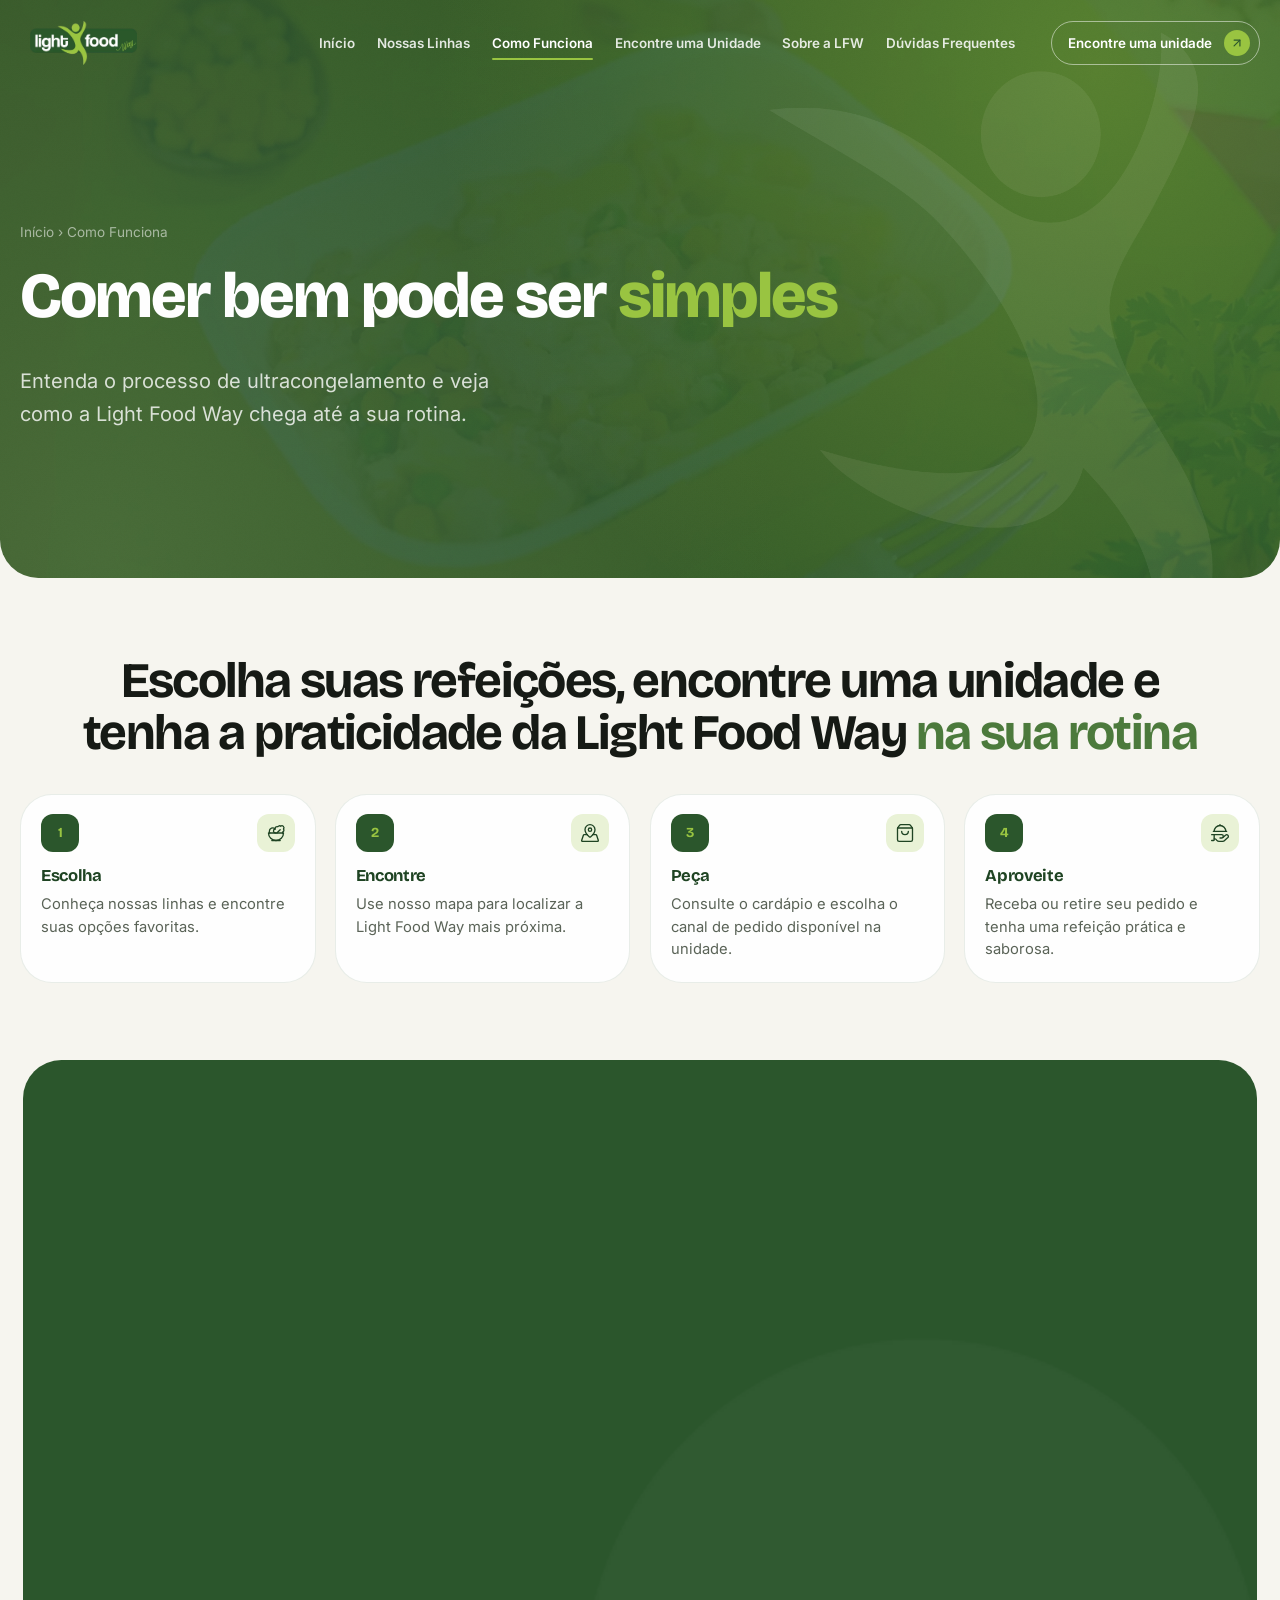
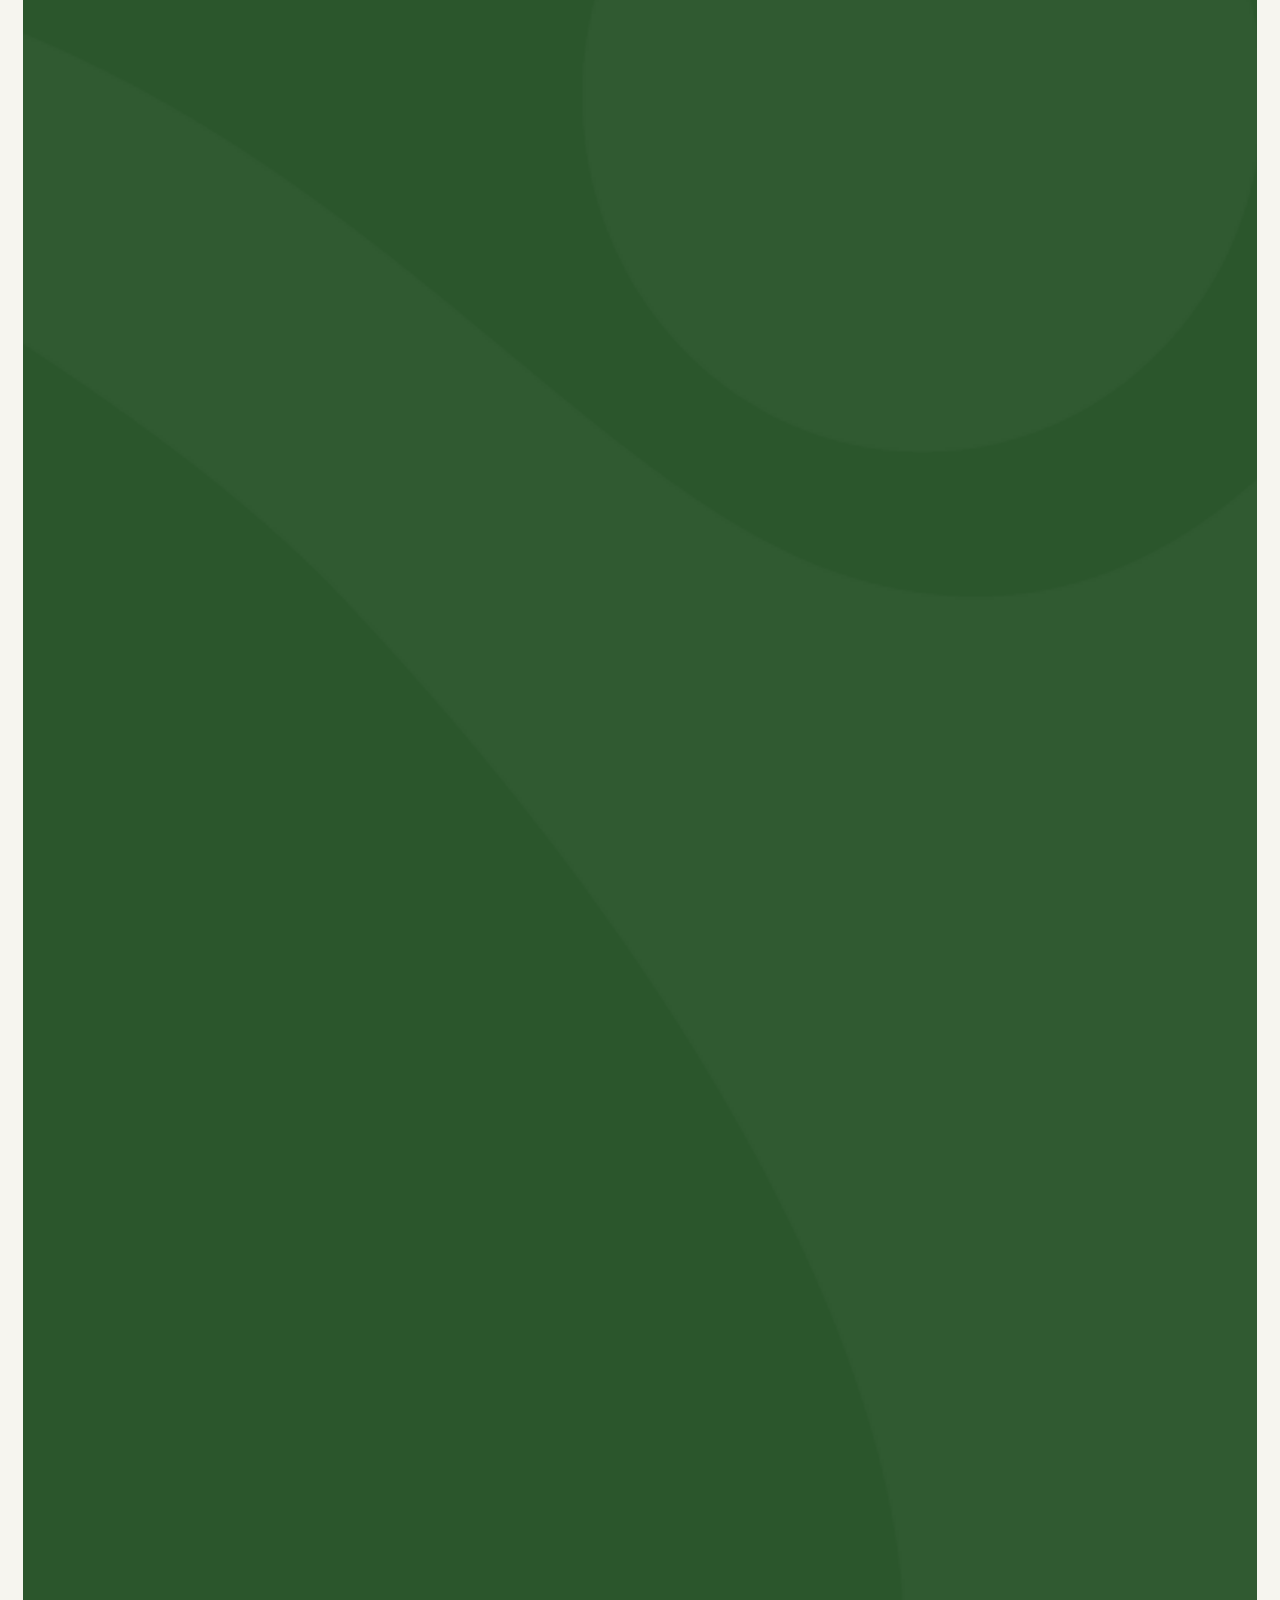
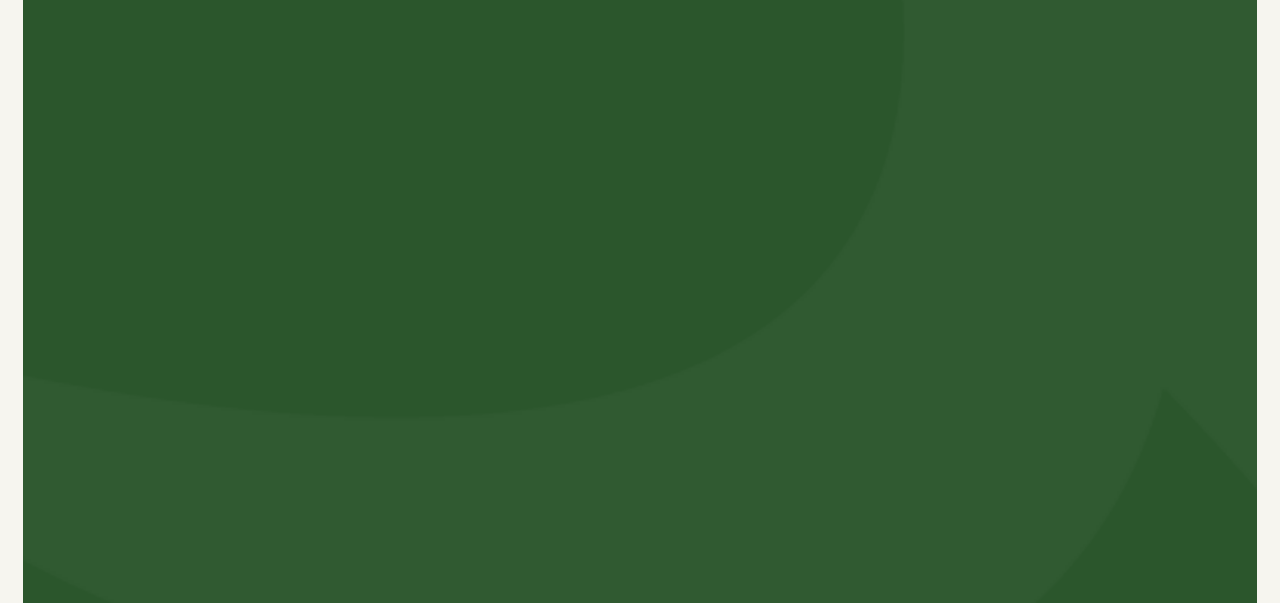
==== como-funciona.html @ e0d91ad0 "Site Light Food Way com catálogos em PDF Pop-up das linhas com Ver catálogo e Baixar catálogo; visua" ====
<!DOCTYPE html>
<html lang="pt-BR">
<head>
<meta charset="utf-8">
<meta name="viewport" content="width=device-width, initial-scale=1">
<script>document.documentElement.classList.add("js");if((!("PageRevealEvent" in window)||location.protocol==="file:")&&!matchMedia("(prefers-reduced-motion: reduce)").matches)document.documentElement.classList.add("transicao-js")</script>
<title>Como Funciona — Light Food Way</title>
<meta name="description" content="Escolha, encontre, peça e aproveite. Entenda o processo de ultracongelamento da Light Food Way e como fazer seu pedido.">
<meta name="theme-color" content="#2B562C">
<link rel="canonical" href="https://www.lightfoodway.com.br/como-funciona.html">

<meta property="og:type" content="website">
<meta property="og:site_name" content="Light Food Way">
<meta property="og:title" content="Como Funciona — Light Food Way">
<meta property="og:description" content="Escolha, encontre, peça e aproveite. Entenda o processo de ultracongelamento da Light Food Way e como fazer seu pedido.">
<meta property="og:url" content="https://www.lightfoodway.com.br/como-funciona.html">
<meta property="og:image" content="https://www.lightfoodway.com.br/assets/img/og-lightfoodway.webp">
<meta property="og:image:type" content="image/webp">
<meta property="og:image:width" content="1200">
<meta property="og:image:height" content="630">
<meta property="og:image:alt" content="Refeições Light Food Way prontas para levar">
<meta property="og:locale" content="pt_BR">
<meta name="twitter:card" content="summary_large_image">

<link rel="icon" href="assets/img/favicon.ico?v=4" sizes="32x32">
<link rel="icon" href="assets/img/favicon.svg?v=4" type="image/svg+xml">
<link rel="apple-touch-icon" href="assets/img/apple-touch-icon.png?v=4">
<link rel="preload" href="assets/fonts/inter-latin.woff2" as="font" type="font/woff2" crossorigin>
<link rel="preload" href="assets/fonts/bricolage-grotesque-latin.woff2" as="font" type="font/woff2" crossorigin>
<link rel="stylesheet" href="style.min.css?v=2026-10-07">
<link rel="stylesheet" href="page-transitions.min.css?v=2026-09-22">
<script type="speculationrules">{"prerender":[{"where":{"href_matches":"/*"},"eagerness":"moderate"}]}</script>
</head>
<body>
<a class="pular-link" href="#conteudo">Pular para o conteúdo</a>

<header class="header" data-header>
  <div class="container nav-wrap">
    <a class="logo" href="index.html" aria-label="Light Food Way — página inicial">
      <img class="logo__img" src="assets/img/logo-lightfoodway.webp" alt="Light Food Way" width="532" height="219">
    </a>

    <nav class="desktop-nav" aria-label="Menu principal">
      <a href="index.html">Início</a>
      <a href="nossas-linhas.html">Nossas Linhas</a>
      <a href="como-funciona.html" aria-current="page">Como Funciona</a>
      <a href="unidades.html">Encontre uma Unidade</a>
      <a href="sobre.html">Sobre a LFW</a>
      <a href="faq.html">Dúvidas Frequentes</a>
    </nav>

    <a class="contact-pill" href="unidades.html">Encontre uma unidade
      <span><svg viewBox="0 0 24 24" fill="none" stroke="currentColor" stroke-width="2" stroke-linecap="round" stroke-linejoin="round" aria-hidden="true" focusable="false"><path d="M7 7h10v10"/><path d="M7 17 17 7"/></svg></span>
    </a>

    <button class="menu-btn" data-menu-toggle type="button" aria-label="Abrir menu" aria-expanded="false" aria-controls="menu">
      <span class="menu-btn__linhas" aria-hidden="true"><span></span><span></span><span></span></span>
    </button>
  </div>

  <!-- Menu de tela cheia: aparece quando os links não cabem na barra -->
  <nav class="mobile-nav" id="menu" data-nav aria-label="Menu">
    <ul class="mobile-nav__lista">
      <li><a href="index.html"><span class="mobile-nav__n" aria-hidden="true">01</span><span class="mobile-nav__txt">Início</span><span class="mobile-nav__seta" aria-hidden="true"><svg viewBox="0 0 24 24" fill="none" stroke="currentColor" stroke-width="2" stroke-linecap="round" stroke-linejoin="round" aria-hidden="true" focusable="false"><path d="M7 7h10v10"/><path d="M7 17 17 7"/></svg></span></a></li>
      <li><a href="nossas-linhas.html"><span class="mobile-nav__n" aria-hidden="true">02</span><span class="mobile-nav__txt">Nossas Linhas</span><span class="mobile-nav__seta" aria-hidden="true"><svg viewBox="0 0 24 24" fill="none" stroke="currentColor" stroke-width="2" stroke-linecap="round" stroke-linejoin="round" aria-hidden="true" focusable="false"><path d="M7 7h10v10"/><path d="M7 17 17 7"/></svg></span></a></li>
      <li><a href="como-funciona.html" aria-current="page"><span class="mobile-nav__n" aria-hidden="true">03</span><span class="mobile-nav__txt">Como Funciona</span><span class="mobile-nav__seta" aria-hidden="true"><svg viewBox="0 0 24 24" fill="none" stroke="currentColor" stroke-width="2" stroke-linecap="round" stroke-linejoin="round" aria-hidden="true" focusable="false"><path d="M7 7h10v10"/><path d="M7 17 17 7"/></svg></span></a></li>
      <li><a href="unidades.html"><span class="mobile-nav__n" aria-hidden="true">04</span><span class="mobile-nav__txt">Encontre uma Unidade</span><span class="mobile-nav__seta" aria-hidden="true"><svg viewBox="0 0 24 24" fill="none" stroke="currentColor" stroke-width="2" stroke-linecap="round" stroke-linejoin="round" aria-hidden="true" focusable="false"><path d="M7 7h10v10"/><path d="M7 17 17 7"/></svg></span></a></li>
      <li><a href="sobre.html"><span class="mobile-nav__n" aria-hidden="true">05</span><span class="mobile-nav__txt">Sobre a LFW</span><span class="mobile-nav__seta" aria-hidden="true"><svg viewBox="0 0 24 24" fill="none" stroke="currentColor" stroke-width="2" stroke-linecap="round" stroke-linejoin="round" aria-hidden="true" focusable="false"><path d="M7 7h10v10"/><path d="M7 17 17 7"/></svg></span></a></li>
      <li><a href="faq.html"><span class="mobile-nav__n" aria-hidden="true">06</span><span class="mobile-nav__txt">Dúvidas Frequentes</span><span class="mobile-nav__seta" aria-hidden="true"><svg viewBox="0 0 24 24" fill="none" stroke="currentColor" stroke-width="2" stroke-linecap="round" stroke-linejoin="round" aria-hidden="true" focusable="false"><path d="M7 7h10v10"/><path d="M7 17 17 7"/></svg></span></a></li>
    </ul>
    <div class="mobile-nav__base">
      <a class="btn btn--primario" href="unidades.html"><span class="btn-txt">Encontre uma unidade</span><span class="btn-fundo" aria-hidden="true"></span><span class="btn-txt btn-txt--fundo" aria-hidden="true">Encontre uma unidade</span><span class="btn-icone" aria-hidden="true"><svg class="btn-icone__sai" viewBox="0 0 24 24" fill="none" stroke="currentColor" stroke-width="2" stroke-linecap="round" stroke-linejoin="round" aria-hidden="true" focusable="false"><path d="M7 7h10v10"/><path d="M7 17 17 7"/></svg><svg class="btn-icone__entra" viewBox="0 0 24 24" fill="none" stroke="currentColor" stroke-width="2" stroke-linecap="round" stroke-linejoin="round" aria-hidden="true" focusable="false"><path d="M7 7h10v10"/><path d="M7 17 17 7"/></svg></span></a>
      <a class="btn btn--fantasma" href="unidades.html#pedido"><span class="btn-txt">Faça seu pedido</span><span class="btn-fundo" aria-hidden="true"></span><span class="btn-txt btn-txt--fundo" aria-hidden="true">Faça seu pedido</span><span class="btn-icone" aria-hidden="true"><svg class="btn-icone__sai" viewBox="0 0 24 24" fill="none" stroke="currentColor" stroke-width="2" stroke-linecap="round" stroke-linejoin="round" aria-hidden="true" focusable="false"><path d="M7 7h10v10"/><path d="M7 17 17 7"/></svg><svg class="btn-icone__entra" viewBox="0 0 24 24" fill="none" stroke="currentColor" stroke-width="2" stroke-linecap="round" stroke-linejoin="round" aria-hidden="true" focusable="false"><path d="M7 7h10v10"/><path d="M7 17 17 7"/></svg></span></a>
    </div>
  </nav>
</header>
<main id="conteudo">

  <section class="hero-pagina hero-pagina--foto hero-pagina--como-funciona">
    <div class="container">
      <nav class="migalhas" aria-label="Você está aqui"><a href="index.html">Início</a> <span aria-hidden="true">›</span> Como Funciona</nav>
      <h1>Comer bem pode ser <em>simples</em></h1>
      <p>Entenda o processo de ultracongelamento e veja como a Light Food Way chega até a sua rotina.</p>
    </div>
  </section>


  <section class="secao" id="como-funciona">
    <div class="container">
      <div class="secao__head secao__head--centro">
        <h2>Escolha suas refeições, encontre uma unidade e tenha a praticidade da Light Food Way <em>na sua rotina</em></h2>
      </div>
      <ol class="passos">
        <li class="passo revela"><span class="passo__num">1</span><span class="passo__icone"><svg class="icone" viewBox="0 0 24 24" fill="none" stroke="currentColor" stroke-width="1.6" stroke-linecap="round" stroke-linejoin="round" aria-hidden="true" focusable="false"><path d="M7 21h10"/><path d="M12 21a9 9 0 0 0 9-9H3a9 9 0 0 0 9 9Z"/><path d="M11.38 12a2.4 2.4 0 0 1-.4-4.77 2.4 2.4 0 0 1 3.2-2.77 2.4 2.4 0 0 1 3.47-.63 2.4 2.4 0 0 1 3.37 3.37 2.4 2.4 0 0 1-1.1 3.7 2.51 2.51 0 0 1 .03 1.1"/><path d="m13 12 4-4"/><path d="M10.9 7.25A3.99 3.99 0 0 0 4 10c0 .73.2 1.41.54 2"/></svg></span><h3>Escolha</h3><p>Conheça nossas linhas e encontre suas opções favoritas.</p></li>
        <li class="passo revela"><span class="passo__num">2</span><span class="passo__icone"><svg class="icone" viewBox="0 0 24 24" fill="none" stroke="currentColor" stroke-width="1.6" stroke-linecap="round" stroke-linejoin="round" aria-hidden="true" focusable="false"><path d="M18 8c0 3.613-3.869 7.429-5.393 8.795a1 1 0 0 1-1.214 0C9.87 15.429 6 11.613 6 8a6 6 0 0 1 12 0"/><circle cx="12" cy="8" r="2"/><path d="M8.714 14h-3.71a1 1 0 0 0-.948.683l-2.004 6A1 1 0 0 0 3 22h18a1 1 0 0 0 .948-1.316l-2-6a1 1 0 0 0-.949-.684h-3.712"/></svg></span><h3>Encontre</h3><p>Use nosso mapa para localizar a Light Food Way mais próxima.</p></li>
        <li class="passo revela"><span class="passo__num">3</span><span class="passo__icone"><svg class="icone" viewBox="0 0 24 24" fill="none" stroke="currentColor" stroke-width="1.6" stroke-linecap="round" stroke-linejoin="round" aria-hidden="true" focusable="false"><path d="M16 10a4 4 0 0 1-8 0"/><path d="M3.103 6.034h17.794"/><path d="M3.4 5.467a2 2 0 0 0-.4 1.2V20a2 2 0 0 0 2 2h14a2 2 0 0 0 2-2V6.667a2 2 0 0 0-.4-1.2l-2-2.667A2 2 0 0 0 17 2H7a2 2 0 0 0-1.6.8z"/></svg></span><h3>Peça</h3><p>Consulte o cardápio e escolha o canal de pedido disponível na unidade.</p></li>
        <li class="passo revela"><span class="passo__num">4</span><span class="passo__icone"><svg class="icone" viewBox="0 0 24 24" fill="none" stroke="currentColor" stroke-width="1.6" stroke-linecap="round" stroke-linejoin="round" aria-hidden="true" focusable="false"><path d="M12 3V2"/><path d="m15.4 17.4 3.2-2.8a2 2 0 1 1 2.8 2.9l-3.6 3.3c-.7.8-1.7 1.2-2.8 1.2h-4c-1.1 0-2.1-.4-2.8-1.2l-1.302-1.464A1 1 0 0 0 6.151 19H5"/><path d="M2 14h12a2 2 0 0 1 0 4h-2"/><path d="M4 10h16"/><path d="M5 10a7 7 0 0 1 14 0"/><path d="M5 14v6a1 1 0 0 1-1 1H2"/></svg></span><h3>Aproveite</h3><p>Receba ou retire seu pedido e tenha uma refeição prática e saborosa.</p></li>
      </ol>
    </div>
  </section>


  <section class="secao secao--escura" id="ultracongelamento">
    <div class="container">
      <div class="secao__head secao__head--centro">
        <h2>Não é apenas congelado.<br><em>É ultracongelado</em></h2>
        <p class="secao__sub">Um processo desenvolvido para preservar melhor as características dos alimentos e facilitar a sua rotina.</p>
      </div>

      <p class="texto-destaque">As refeições Light Food Way passam por um processo de ultracongelamento, no qual a temperatura do alimento é reduzida rapidamente. Esse processo é diferente do congelamento convencional e foi pensado para ajudar a preservar as características do produto, proporcionando praticidade sem abrir mão da experiência de uma boa refeição.</p>

      <ol class="processo">
        <li class="processo__etapa revela">
          <span class="processo__num">1</span>
          <span class="processo__icone"><svg class="icone" viewBox="0 0 24 24" fill="none" stroke="currentColor" stroke-width="1.6" stroke-linecap="round" stroke-linejoin="round" aria-hidden="true" focusable="false"><path d="M17 21a1 1 0 0 0 1-1v-5.35c0-.457.316-.844.727-1.041a4 4 0 0 0-2.134-7.589 5 5 0 0 0-9.186 0 4 4 0 0 0-2.134 7.588c.411.198.727.585.727 1.041V20a1 1 0 0 0 1 1Z"/><path d="M6 17h12"/></svg></span>
          <h3>Preparo</h3>
          <p>As receitas são preparadas e porcionadas.</p>
        </li>
        <li class="processo__etapa revela">
          <span class="processo__num">2</span>
          <span class="processo__icone"><svg class="icone" viewBox="0 0 24 24" fill="none" stroke="currentColor" stroke-width="1.6" stroke-linecap="round" stroke-linejoin="round" aria-hidden="true" focusable="false"><path d="m10 20-1.25-2.5L6 18"/><path d="M10 4 8.75 6.5 6 6"/><path d="m14 20 1.25-2.5L18 18"/><path d="m14 4 1.25 2.5L18 6"/><path d="m17 21-3-6h-4"/><path d="m17 3-3 6 1.5 3"/><path d="M2 12h6.5L10 9"/><path d="m20 10-1.5 2 1.5 2"/><path d="M22 12h-6.5L14 15"/><path d="m4 10 1.5 2L4 14"/><path d="m7 21 3-6-1.5-3"/><path d="m7 3 3 6h4"/></svg></span>
          <h3>Ultracongelamento</h3>
          <p>A temperatura do alimento é reduzida rapidamente.</p>
        </li>
        <li class="processo__etapa revela">
          <span class="processo__num">3</span>
          <span class="processo__icone"><svg class="icone" viewBox="0 0 24 24" fill="none" stroke="currentColor" stroke-width="1.6" stroke-linecap="round" stroke-linejoin="round" aria-hidden="true" focusable="false"><path d="M11 21.73a2 2 0 0 0 2 0l7-4A2 2 0 0 0 21 16V8a2 2 0 0 0-1-1.73l-7-4a2 2 0 0 0-2 0l-7 4A2 2 0 0 0 3 8v8a2 2 0 0 0 1 1.73z"/><path d="M12 22V12"/><polyline points="3.29 7 12 12 20.71 7"/><path d="m7.5 4.27 9 5.15"/></svg></span>
          <h3>Armazenamento</h3>
          <p>O produto é mantido congelado até chegar até você.</p>
        </li>
        <li class="processo__etapa revela">
          <span class="processo__num">4</span>
          <span class="processo__icone"><svg class="icone" viewBox="0 0 24 24" fill="none" stroke="currentColor" stroke-width="1.6" stroke-linecap="round" stroke-linejoin="round" aria-hidden="true" focusable="false"><path d="M12 21a9 9 0 0 0 9-9H3a9 9 0 0 0 9 9Z"/><path d="M7 21h10"/><path d="M19.5 12 22 6"/><path d="M16.25 3c.27.1.8.53.75 1.36-.06.83-.93 1.2-1 2.02-.05.78.34 1.24.73 1.62"/><path d="M11.25 3c.27.1.8.53.74 1.36-.05.83-.93 1.2-.98 2.02-.06.78.33 1.24.72 1.62"/><path d="M6.25 3c.27.1.8.53.75 1.36-.06.83-.93 1.2-1 2.02-.05.78.34 1.24.74 1.62"/></svg></span>
          <h3>Sua refeição</h3>
          <p>Pronta para quando você precisar, no seu tempo.</p>
        </li>
      </ol>

      <div class="acoes acoes--centro">
        <a class="btn btn--primario" href="nossas-linhas.html"><span class="btn-txt">Conheça nossas refeições</span><span class="btn-fundo" aria-hidden="true"></span><span class="btn-txt btn-txt--fundo" aria-hidden="true">Conheça nossas refeições</span><span class="btn-icone" aria-hidden="true"><svg class="btn-icone__sai" viewBox="0 0 24 24" fill="none" stroke="currentColor" stroke-width="2" stroke-linecap="round" stroke-linejoin="round" aria-hidden="true" focusable="false"><path d="M7 7h10v10"/><path d="M7 17 17 7"/></svg><svg class="btn-icone__entra" viewBox="0 0 24 24" fill="none" stroke="currentColor" stroke-width="2" stroke-linecap="round" stroke-linejoin="round" aria-hidden="true" focusable="false"><path d="M7 7h10v10"/><path d="M7 17 17 7"/></svg></span></a>
      </div>
    </div>
  </section>


  <section class="secao secao--alt">
    <div class="container">
      <div class="secao__head secao__head--centro">
        <h2>Ultracongelado não é o mesmo <em>que congelado</em></h2>
        <p class="secao__sub">A diferença está na velocidade em que a temperatura do alimento é reduzida.</p>
      </div>
      <div class="grid grid--2">
        <article class="card revela">
          <span class="card__icone"><svg class="icone" viewBox="0 0 24 24" fill="none" stroke="currentColor" stroke-width="1.6" stroke-linecap="round" stroke-linejoin="round" aria-hidden="true" focusable="false"><path d="M5 22h14"/><path d="M5 2h14"/><path d="M17 22v-4.172a2 2 0 0 0-.586-1.414L12 12l-4.414 4.414A2 2 0 0 0 7 17.828V22"/><path d="M7 2v4.172a2 2 0 0 0 .586 1.414L12 12l4.414-4.414A2 2 0 0 0 17 6.172V2"/></svg></span>
          <h3>Congelamento convencional</h3>
          <p>A redução de temperatura acontece de forma mais lenta, ao longo de horas.</p>
        </article>
        <article class="card card--marca revela">
          <span class="card__icone"><svg class="icone" viewBox="0 0 24 24" fill="none" stroke="currentColor" stroke-width="1.6" stroke-linecap="round" stroke-linejoin="round" aria-hidden="true" focusable="false"><path d="m10 20-1.25-2.5L6 18"/><path d="M10 4 8.75 6.5 6 6"/><path d="m14 20 1.25-2.5L18 18"/><path d="m14 4 1.25 2.5L18 6"/><path d="m17 21-3-6h-4"/><path d="m17 3-3 6 1.5 3"/><path d="M2 12h6.5L10 9"/><path d="m20 10-1.5 2 1.5 2"/><path d="M22 12h-6.5L14 15"/><path d="m4 10 1.5 2L4 14"/><path d="m7 21 3-6-1.5-3"/><path d="m7 3 3 6h4"/></svg></span>
          <h3>Ultracongelamento</h3>
          <p>A temperatura do alimento é reduzida rapidamente, em um processo desenvolvido para ajudar a preservar as características do produto.</p>
        </article>
      </div>
    </div>
  </section>

  <section class="secao">
    <div class="container">
      <div class="secao__head secao__head--centro">
        <h2>Ficou com <em>alguma dúvida?</em></h2>
      </div>
      <div class="faq" data-faq>
        <div class="faq__item">
          <h3 class="faq__titulo">
            <button class="faq__pergunta" type="button" aria-expanded="false" id="faq-p1" aria-controls="faq-r1">
              <span>O que significa ultracongelado?</span>
              <span class="faq__icone" aria-hidden="true"></span>
            </button>
          </h3>
          <div class="faq__resposta" id="faq-r1" role="region" aria-labelledby="faq-p1">
            <p>O ultracongelamento é um processo no qual a temperatura do alimento é reduzida rapidamente. Ele é diferente do congelamento convencional e é utilizado para ajudar a preservar as características dos alimentos.</p>
          </div>
        </div>
        <div class="faq__item">
          <h3 class="faq__titulo">
            <button class="faq__pergunta" type="button" aria-expanded="false" id="faq-p2" aria-controls="faq-r2">
              <span>Onde posso comprar?</span>
              <span class="faq__icone" aria-hidden="true"></span>
            </button>
          </h3>
          <div class="faq__resposta" id="faq-r2" role="region" aria-labelledby="faq-p2">
            <p>Você pode encontrar a Light Food Way em diferentes unidades. Utilize nosso mapa ou a busca por cidade/CEP para encontrar a unidade mais próxima.</p>
          </div>
        </div>
        <div class="faq__item">
          <h3 class="faq__titulo">
            <button class="faq__pergunta" type="button" aria-expanded="false" id="faq-p3" aria-controls="faq-r3">
              <span>Posso pedir pelo iFood?</span>
              <span class="faq__icone" aria-hidden="true"></span>
            </button>
          </h3>
          <div class="faq__resposta" id="faq-r3" role="region" aria-labelledby="faq-p3">
            <p>Algumas unidades disponibilizam seus produtos pelo iFood. Consulte a unidade da sua região.</p>
          </div>
        </div>
        <div class="faq__item">
          <h3 class="faq__titulo">
            <button class="faq__pergunta" type="button" aria-expanded="false" id="faq-p4" aria-controls="faq-r4">
              <span>Posso pedir pelo WhatsApp?</span>
              <span class="faq__icone" aria-hidden="true"></span>
            </button>
          </h3>
          <div class="faq__resposta" id="faq-r4" role="region" aria-labelledby="faq-p4">
            <p>Algumas unidades também realizam atendimento e pedidos pelo WhatsApp. Consulte a unidade mais próxima.</p>
          </div>
        </div>
      </div>
      <div class="acoes acoes--centro">
        <a class="btn btn--secundario" href="faq.html"><span class="btn-txt">Ver todas as dúvidas</span><span class="btn-fundo" aria-hidden="true"></span><span class="btn-txt btn-txt--fundo" aria-hidden="true">Ver todas as dúvidas</span><span class="btn-icone" aria-hidden="true"><svg class="btn-icone__sai" viewBox="0 0 24 24" fill="none" stroke="currentColor" stroke-width="2" stroke-linecap="round" stroke-linejoin="round" aria-hidden="true" focusable="false"><path d="M7 7h10v10"/><path d="M7 17 17 7"/></svg><svg class="btn-icone__entra" viewBox="0 0 24 24" fill="none" stroke="currentColor" stroke-width="2" stroke-linecap="round" stroke-linejoin="round" aria-hidden="true" focusable="false"><path d="M7 7h10v10"/><path d="M7 17 17 7"/></svg></span></a>
      </div>
    </div>
  </section>


  <section class="secao cta-final">
    <div class="container">
      <h2>Sua próxima refeição pode ser <em>muito mais prática</em></h2>
      <p>Encontre uma Light Food Way perto de você e descubra suas próximas refeições favoritas.</p>
      <div class="acoes acoes--centro">
        <a class="btn btn--primario btn--grande" href="unidades.html"><span class="btn-txt">Encontrar uma unidade</span><span class="btn-fundo" aria-hidden="true"></span><span class="btn-txt btn-txt--fundo" aria-hidden="true">Encontrar uma unidade</span><span class="btn-icone" aria-hidden="true"><svg class="btn-icone__sai" viewBox="0 0 24 24" fill="none" stroke="currentColor" stroke-width="2" stroke-linecap="round" stroke-linejoin="round" aria-hidden="true" focusable="false"><path d="M7 7h10v10"/><path d="M7 17 17 7"/></svg><svg class="btn-icone__entra" viewBox="0 0 24 24" fill="none" stroke="currentColor" stroke-width="2" stroke-linecap="round" stroke-linejoin="round" aria-hidden="true" focusable="false"><path d="M7 7h10v10"/><path d="M7 17 17 7"/></svg></span></a>
        <a class="btn btn--fantasma btn--grande" href="nossas-linhas.html"><span class="btn-txt">Conhecer nossas linhas</span><span class="btn-fundo" aria-hidden="true"></span><span class="btn-txt btn-txt--fundo" aria-hidden="true">Conhecer nossas linhas</span><span class="btn-icone" aria-hidden="true"><svg class="btn-icone__sai" viewBox="0 0 24 24" fill="none" stroke="currentColor" stroke-width="2" stroke-linecap="round" stroke-linejoin="round" aria-hidden="true" focusable="false"><path d="M7 7h10v10"/><path d="M7 17 17 7"/></svg><svg class="btn-icone__entra" viewBox="0 0 24 24" fill="none" stroke="currentColor" stroke-width="2" stroke-linecap="round" stroke-linejoin="round" aria-hidden="true" focusable="false"><path d="M7 7h10v10"/><path d="M7 17 17 7"/></svg></span></a>
      </div>
    </div>
  </section>


</main>

<footer class="rodape">
  <div class="container">
    <div class="rodape__grid">
      <div class="rodape__sobre">
        <a class="logo" href="index.html">
          <img class="logo__img" src="assets/img/logo-lightfoodway.webp" alt="Light Food Way" width="532" height="219">
        </a>
        <p>Comida de verdade para deixar sua rotina mais leve. Refeições práticas, saborosas e ultracongeladas.</p>
        <div class="sociais">
          <a href="https://www.instagram.com/lightfoodway/" target="_blank" rel="noopener" aria-label="Instagram da Light Food Way">Instagram</a>
          <a href="https://www.facebook.com/lightfoodway/?locale=pt_BR" target="_blank" rel="noopener" aria-label="Facebook da Light Food Way">Facebook</a>
          <!-- TikTok: sem perfil oficial definido. Para reativar, troque a URL pelo perfil real e descomente.
          <a href="https://www.tiktok.com/@lightfoodway" target="_blank" rel="noopener" aria-label="TikTok da Light Food Way">TikTok</a>
          -->
        </div>
      </div>

      <div>
        <h2 class="rodape__titulo">Navegação</h2>
        <ul class="rodape__lista">
          <li><a href="index.html">Início</a></li>
          <li><a href="nossas-linhas.html">Nossas Linhas</a></li>
          <li><a href="como-funciona.html">Como Funciona</a></li>
          <li><a href="unidades.html">Encontre uma Unidade</a></li>
          <li><a href="sobre.html">Sobre a LFW</a></li>
          <li><a href="faq.html">Dúvidas Frequentes</a></li>
        </ul>
      </div>

      <div>
        <h2 class="rodape__titulo">Consumidor</h2>
        <ul class="rodape__lista">
          <li><a href="unidades.html">Encontre uma unidade</a></li>
          <li><a href="unidades.html#pedido">Faça seu pedido</a></li>
          <li><a href="faq.html">Dúvidas frequentes</a></li>
          <li><a href="mailto:contato@lightfoodway.com.br">Fale conosco</a></li>
        </ul>
      </div>

      <div>
        <h2 class="rodape__titulo">Institucional</h2>
        <ul class="rodape__lista">
          <li><a href="sobre.html">Sobre a LFW</a></li>
          <li><a href="#politica-de-privacidade" data-legal="privacidade">Política de Privacidade</a></li>
          <li><a href="#termos-de-uso" data-legal="termos">Termos de Uso</a></li>
        </ul>
      </div>
    </div>

    <!-- Franquias: acesso secundário, apenas no rodapé (briefing, item 1) -->
    <div class="rodape__expansao">
      <span><strong>Quer empreender com a Light Food Way na sua cidade?</strong> Conheça nosso modelo de expansão e fale com nossa equipe.</span>
      <a class="link-seta link-seta--claro" href="expansao.html">Conhecer a oportunidade <svg class="icone" viewBox="0 0 24 24" fill="none" stroke="currentColor" stroke-width="1.6" stroke-linecap="round" stroke-linejoin="round" aria-hidden="true" focusable="false"><path d="M5 12h14"/><path d="m12 5 7 7-7 7"/></svg></a>
    </div>

    <div class="rodape__base">
      <p>© <span data-ano>2026</span> Light Food Way. Todos os direitos reservados.</p>
      <ul>
        <li><a href="#politica-de-privacidade" data-legal="privacidade">Privacidade</a></li>
        <li><a href="#termos-de-uso" data-legal="termos">Termos</a></li>
      </ul>
      <a class="gr-credit" href="https://grbrands.com.br" target="_blank" rel="noopener noreferrer" aria-label="Desenvolvido por GR Brands — abrir site"><span>Desenvolvido por</span><span class="gr-lockup"><img src="assets/img/grbrands-icon-white.svg" alt="" width="84" height="84"><strong>GR Brands<span class="gr-dot">.</span></strong></span></a>
    </div>
  </div>
</footer>

<div class="cta-mobile">
  <a class="btn btn--primario btn--bloco" href="unidades.html"><span class="btn-txt">Encontre uma unidade</span><span class="btn-fundo" aria-hidden="true"></span><span class="btn-txt btn-txt--fundo" aria-hidden="true">Encontre uma unidade</span><span class="btn-icone" aria-hidden="true"><svg class="btn-icone__sai" viewBox="0 0 24 24" fill="none" stroke="currentColor" stroke-width="2" stroke-linecap="round" stroke-linejoin="round" aria-hidden="true" focusable="false"><path d="M7 7h10v10"/><path d="M7 17 17 7"/></svg><svg class="btn-icone__entra" viewBox="0 0 24 24" fill="none" stroke="currentColor" stroke-width="2" stroke-linecap="round" stroke-linejoin="round" aria-hidden="true" focusable="false"><path d="M7 7h10v10"/><path d="M7 17 17 7"/></svg></span></a>
</div>

<script src="main.min.js?v=2026-09-22" defer></script>
<script src="page-transitions.min.js?v=2026-09-22" defer></script>
</body>
</html>
---- style.min.css ----
@font-face{font-family:Inter;font-style:normal;font-weight:400 600;font-display:swap;src:url(assets/fonts/inter-latin.woff2) format("woff2")}@font-face{font-family:Bricolage Grotesque;font-style:normal;font-weight:600 800;font-display:swap;src:url(assets/fonts/bricolage-grotesque-latin.woff2) format("woff2")}:root{--branco:#FEFEFE;--lima:#99C441;--oliva:#6B8B61;--preto:#000000;--verde-900:#2B562C;--verde-800:#24461F;--verde-700:#1F4423;--verde-500:#4C7A3C;--lima-700:#6E9628;--lima-600:#7FA92F;--lima-300:#C2DE8D;--lima-100:#E9F2D6;--lima-50:#F3F8E9;--oliva-100:#E7EDE4;--creme:#F6F5EF;--creme-escuro:#EDEBE2;--grafite:#2E332C;--cinza-600:#5A6357;--cinza-400:#8B9386;--cinza-200:#D9DCD3;--cinza-100:#EDEFE9;--bg:var(--creme);--superficie:var(--branco);--texto:#161A15;--texto-suave:var(--cinza-600);--borda:rgba(43,86,44,.1);--borda-forte:rgba(43,86,44,.18);--font-display:"Bricolage Grotesque","Poppins","Segoe UI",system-ui,sans-serif;--font-body:"Inter","Segoe UI",system-ui,-apple-system,sans-serif;--fs-d1:clamp(2.3rem, 1.4rem + 3.4vw, 4rem);--fs-hero:clamp(2.35rem, 1.25rem + 4.4vw, 4.6rem);--fs-d2:clamp(1.85rem, 1.2rem + 2.6vw, 3.1rem);--fs-d3:clamp(1.2rem, 1.05rem + .7vw, 1.5rem);--fs-body:clamp(1rem, .97rem + .2vw, 1.08rem);--fs-lead:clamp(1.05rem, 1rem + .45vw, 1.25rem);--fs-mini:.78rem;--sec-y:clamp(2.75rem, 1.6rem + 4vw, 5.25rem);--gap:clamp(.9rem, .7rem + .75vw, 1.35rem);--inset:clamp(.65rem, 1.8vw, 1.5rem);--container:1240px;--container-narrow:780px;--r-xs:10px;--r-sm:14px;--r-md:22px;--r-lg:32px;--r-xl:clamp(24px, 3vw, 48px);--r-pill:999px;--sombra-xs:0 1px 2px rgba(43,86,44,.06);--sombra-sm:0 4px 16px rgba(43,86,44,.07);--sombra-md:0 14px 38px rgba(43,86,44,.11);--sombra-lg:0 28px 70px rgba(43,86,44,.17);--header-h:86px;--t:.3s cubic-bezier(.4,0,.2,1);--t-lento:.55s cubic-bezier(.2,.7,.3,1);--mola:cubic-bezier(.3,1.3,.5,1);--grao:url("data:image/svg+xml,%3Csvg xmlns='http://www.w3.org/2000/svg' width='140' height='140'%3E%3Cfilter id='n'%3E%3CfeTurbulence type='fractalNoise' baseFrequency='.85' numOctaves='3'/%3E%3C/filter%3E%3Crect width='140' height='140' filter='url(%23n)' opacity='.42'/%3E%3C/svg%3E")}*,*:before,*:after{box-sizing:border-box;-webkit-tap-highlight-color:transparent}html{-webkit-text-size-adjust:100%;scroll-behavior:smooth;scroll-padding-top:calc(var(--header-h) + 1.5rem);-webkit-tap-highlight-color:transparent}body{margin:0;font-family:var(--font-body);font-size:var(--fs-body);line-height:1.65;color:var(--texto);background:var(--bg);-webkit-font-smoothing:antialiased;text-rendering:optimizeLegibility;overflow-x:hidden}body.menu-aberto{overflow:hidden}img,picture,video,svg{max-width:100%;display:block}a{color:inherit;text-decoration:none}button{font:inherit;color:inherit;cursor:pointer;border:0;background:none;padding:0}ul,ol{margin:0;padding:0;list-style:none}blockquote{margin:0}p{margin:0 0 1rem}p:last-child{margin-bottom:0}code{font-family:ui-monospace,SFMono-Regular,Menlo,monospace;font-size:.9em;background:var(--lima-100);padding:.15em .45em;border-radius:6px}::selection{background:var(--lima);color:var(--verde-700)}a,button,input,textarea,select,summary{outline:none}:focus-visible{outline:3px solid var(--lima-700);outline-offset:3px;border-radius:6px}@supports (scrollbar-color: auto){html{scrollbar-color:var(--lima-300) transparent;scrollbar-width:thin}}h1,h2,h3,h4{font-family:var(--font-display);font-weight:700;line-height:1.06;letter-spacing:-.032em;margin:0 0 .55em;text-wrap:balance}h1{font-size:var(--fs-d1);font-weight:800}h2{font-size:var(--fs-d2)}h3{font-size:var(--fs-d3);line-height:1.2;letter-spacing:-.02em}h1 em,h2 em,h3 em{font-style:normal;color:var(--verde-500)}.secao--escura h1 em,.secao--escura h2 em,.cta-final h2 em,.hero em,.hero-pagina em{color:var(--lima)}.texto-destaque{font-size:var(--fs-lead);line-height:1.55;max-width:70ch;margin-inline:auto;text-align:center;color:#ffffffdb}.texto-destaque--claro{color:var(--texto);text-align:left;margin-inline:0;border-left:3px solid var(--lima);padding-left:1.25rem;font-weight:500}.container{width:min(100% - 2.5rem,var(--container));margin-inline:auto}.container--narrow{max-width:var(--container-narrow)}.secao{padding-block:var(--sec-y);position:relative}.secao--compacta{padding-block:clamp(2rem,1.25rem + 2.2vw,3.25rem)}@supports (content-visibility:auto){main>.secao,main>.home-story{content-visibility:auto;contain-intrinsic-size:auto 720px}main>.cta-final{contain-intrinsic-size:auto 430px}}.secao--alt,.secao--verde,.secao--escura,.cta-final{position:relative;overflow:hidden;border-radius:var(--r-xl);margin-inline:var(--inset)}.secao--alt{background:var(--superficie)}.secao--verde{background:var(--lima-50)}.secao--escura,.cta-final{background:var(--verde-900);color:var(--branco)}#ultracongelamento{background:url(assets/img/mascote-marca.webp?v=1) center top 3.5rem/auto max(125%,440px) no-repeat,var(--verde-900)}.cta-final{background:url(assets/img/pattern-claro.webp?v=4) center/cover no-repeat,var(--verde-900)}.secao--escura p,.cta-final p{color:#ffffffc7}.secao--escura:after,.cta-final:after{content:"";position:absolute;inset:0;background-image:var(--grao);opacity:.05;pointer-events:none;mix-blend-mode:overlay}.secao--verde:before,.secao--alt:before{content:"";position:absolute;width:min(52vw,520px);aspect-ratio:1;border-radius:50%;background:radial-gradient(circle,rgba(153,196,65,.16),transparent 72%);top:-30%;left:-18%;pointer-events:none}.secao--verde:after{content:"";position:absolute;width:min(40vw,380px);aspect-ratio:1;border-radius:50%;background:radial-gradient(circle,rgba(107,139,97,.13),transparent 72%);bottom:-26%;right:-12%;pointer-events:none}.cta-final:before{content:"";position:absolute;width:min(70vw,640px);aspect-ratio:1;border-radius:50%;background:radial-gradient(circle,rgba(153,196,65,.42),transparent 68%);top:-45%;right:-12%;pointer-events:none}.secao>.container{position:relative;z-index:1}.secao__head{max-width:none;margin-bottom:clamp(1.5rem,1rem + 1.4vw,2.25rem)}.secao__head--centro{margin-inline:auto;text-align:center}.secao__head--centro .secao__sub{margin-inline:auto}.secao__head--entre{max-width:none;display:flex;align-items:flex-end;justify-content:space-between;gap:2rem;flex-wrap:wrap}.secao__head--entre>div{max-width:none;flex:1 1 30rem}.secao__sub{font-size:var(--fs-lead);color:var(--texto-suave);margin:0;max-width:70ch;text-wrap:pretty}.secao__head--centro .secao__sub{max-width:58ch;margin-inline:auto;text-wrap:balance}.secao--escura .secao__sub,.cta-final .secao__sub{color:#ffffffbf}.grid{display:grid;gap:var(--gap)}.grid--2{grid-template-columns:repeat(auto-fit,minmax(min(100%,320px),1fr))}.grid--3{grid-template-columns:repeat(auto-fit,minmax(min(100%,290px),1fr))}.grid--3:not(.grid--trio){display:flex;flex-wrap:wrap;justify-content:center}.grid--3:not(.grid--trio){align-items:stretch}.grid--3:not(.grid--trio)>*{flex:0 1 100%;height:auto}@media (min-width:640px){.grid--3:not(.grid--trio)>*{flex-basis:calc((100% - var(--gap)) / 2)}}@media (min-width:1040px){.grid--3:not(.grid--trio)>*{flex-basis:calc((100% - var(--gap) * 3) / 4)}}.grid--4{grid-template-columns:1fr}.grid--4,.grid--linhas{grid-auto-rows:1fr}@media (min-width:640px){.grid--4{grid-template-columns:repeat(2,1fr)}}@media (min-width:1040px){.grid--4{grid-template-columns:repeat(4,1fr)}}.grid--trio{grid-template-columns:1fr}@media (min-width:560px){.grid--trio{grid-template-columns:repeat(2,1fr)}.grid--trio>:last-child{grid-column:1/-1}}@media (min-width:980px){.grid--trio{grid-template-columns:repeat(3,1fr)}.grid--trio>:last-child{grid-column:auto}}.grid--linhas{grid-template-columns:1fr}@media (min-width:640px){.grid--linhas{grid-template-columns:repeat(2,1fr)}}@media (min-width:1020px){.grid--linhas{grid-template-columns:repeat(3,1fr)}}.sr-only{position:absolute;width:1px;height:1px;padding:0;margin:-1px;overflow:hidden;clip:rect(0 0 0 0);white-space:nowrap;border:0}.pular-link{position:absolute;left:1rem;top:-70px;z-index:200;background:var(--verde-900);color:#fff;padding:.8rem 1.3rem;border-radius:0 0 var(--r-sm) var(--r-sm);transition:top var(--t)}.pular-link:focus{top:0}.texto-centro{text-align:center}@media (max-width:639px){.quebra-larga{display:none}}.icone{width:1.15em;height:1.15em;flex:none}.btn{--btn-circulo:32px;--btn-folga:8px;--btn-vao:.85rem;--btn-tempo:.45s;--btn-curva:cubic-bezier(.785,.135,.15,.86);--btn-janela:calc((100% - var(--btn-circulo)) / 2) var(--btn-folga) calc((100% - var(--btn-circulo)) / 2) calc(100% - var(--btn-folga) - var(--btn-circulo));position:relative;overflow:hidden;isolation:isolate;display:inline-flex;align-items:center;justify-content:space-between;gap:var(--btn-vao);max-width:100%;font-family:var(--font-body);font-weight:600;font-size:.95rem;letter-spacing:-.005em;line-height:1.25;padding:var(--btn-folga) var(--btn-folga) var(--btn-folga) 1.35rem;border:0;border-radius:var(--r-pill);background:var(--btn-bg);color:var(--btn-cor);box-shadow:inset 0 0 0 1.5px var(--btn-borda,transparent);text-align:left;transition:transform .2s ease}.btn--primario{--btn-bg:var(--lima);--btn-cor:var(--verde-800);--btn-cheio:var(--verde-900);--btn-cheio-txt:var(--lima);--btn-contorno:var(--lima)}.btn--secundario{--btn-bg:transparent;--btn-cor:var(--verde-800);--btn-borda:var(--borda-forte);--btn-cheio:var(--verde-900);--btn-cheio-txt:#fff;--btn-contorno:var(--verde-900)}.btn--fantasma{--btn-bg:transparent;--btn-cor:#fff;--btn-borda:rgba(255,255,255,.45);--btn-cheio:#fff;--btn-cheio-txt:var(--verde-900);--btn-contorno:#fff}.btn--grande{--btn-circulo:38px;--btn-folga:9px;font-size:1rem;padding-left:1.6rem}.btn--pequeno{--btn-circulo:28px;--btn-folga:6px;--btn-vao:.65rem;font-size:.88rem;padding-left:1.05rem}.btn--bloco{width:100%}.btn-txt{position:relative;z-index:1;text-wrap:balance}.btn-fundo{position:absolute;z-index:2;inset:var(--btn-janela);border-radius:var(--r-pill);background:var(--btn-cheio);box-shadow:inset 0 0 0 0 var(--btn-contorno);transition:inset var(--btn-tempo) var(--btn-curva),box-shadow .2s ease}.btn-txt--fundo{position:absolute;z-index:2;inset:0;display:flex;align-items:center;padding:inherit;padding-right:calc(var(--btn-folga) + var(--btn-circulo) + var(--btn-vao));color:var(--btn-cheio-txt);clip-path:inset(var(--btn-janela));transition:clip-path var(--btn-tempo) var(--btn-curva)}.btn-icone{position:relative;z-index:3;flex:none;width:var(--btn-circulo);height:var(--btn-circulo);border-radius:50%;overflow:hidden;background:var(--btn-cheio);color:var(--btn-cheio-txt)}.btn-icone svg{position:absolute;left:50%;top:50%;width:calc(var(--btn-circulo) * .48);height:calc(var(--btn-circulo) * .48);transition:transform var(--btn-tempo) var(--btn-curva)}.btn-icone__sai{transform:translate(-50%,-50%)}.btn-icone__entra{transform:translate(-170%,-50%) scale(0)}.btn:hover{transform:translateY(-2px)}.btn:active{transform:none}.btn:is(:hover,:focus-visible,.is-pressionado) .btn-fundo{inset:0;box-shadow:inset 0 0 0 2px var(--btn-contorno)}.btn:is(:hover,:focus-visible,.is-pressionado) .btn-txt--fundo{clip-path:inset(0 0 0 0)}.btn:is(:hover,:focus-visible,.is-pressionado) .btn-icone__sai{transform:translate(70%,-50%) scale(0)}.btn:is(:hover,:focus-visible,.is-pressionado) .btn-icone__entra{transform:translate(-50%,-50%)}.btn--texto{--btn-bg:transparent;--btn-cor:var(--grafite);padding:.6rem .4rem;font-weight:500}.btn--texto:hover{color:var(--verde-700);transform:none}.link-seta{display:inline-flex;align-items:center;gap:.45rem;font-weight:600;font-size:.94rem;color:var(--verde-700)}.link-seta .icone{transition:transform var(--t)}.link-seta:hover .icone{transform:translate(4px)}.link-seta--claro{color:var(--lima)}.bolha-seta{width:34px;height:34px;flex:none;border-radius:50%;display:grid;place-items:center;background:var(--lima-100);color:var(--verde-700);transition:background var(--t),color var(--t),transform var(--t)}.acoes{display:flex;flex-wrap:wrap;gap:.85rem;margin-top:1.5rem}.acoes--centro{justify-content:center}.header{--ilha-lado:max(20px, calc((100% - var(--container)) / 2));--ilha-curva:cubic-bezier(.4,0,.2,1);--menu-lado:max(24px, calc((100% - 680px)/2) );position:fixed;inset:0 0 auto;z-index:100;color:#fff;transition:top .38s var(--ilha-curva),color .3s ease}.header:before{content:"";position:absolute;inset:0;pointer-events:none;border-radius:0;opacity:0;background:linear-gradient(180deg,rgba(255,255,255,.55),transparent 58%),rgba(255,255,255,.68);backdrop-filter:blur(24px) saturate(160%);-webkit-backdrop-filter:blur(24px) saturate(160%);box-shadow:inset 0 0 0 1px rgba(43,86,44,.14),inset 0 1px 0 rgba(255,255,255,.95),inset 0 -1px 0 rgba(22,44,23,.05),0 20px 44px -24px rgba(22,44,23,.34),0 2px 9px -4px rgba(22,44,23,.14);transition:inset .38s var(--ilha-curva),border-radius .38s var(--ilha-curva),opacity .3s ease}.header.is-scrolled{top:12px;color:var(--verde-800)}.header.is-scrolled:before{inset:0 var(--ilha-lado);border-radius:var(--r-pill);opacity:1}.header .nav-wrap{position:relative;z-index:2;width:100%;margin-inline:0;height:var(--header-h);padding-inline:calc(var(--ilha-lado) + 10px) var(--ilha-lado);display:flex;align-items:center;gap:clamp(1rem,1.8vw,1.6rem);transition:height .38s var(--ilha-curva),padding .38s var(--ilha-curva)}.header.is-scrolled .nav-wrap{height:74px;--ilha-btn: 15px ;padding-inline:calc(var(--ilha-lado) + 26px) calc(var(--ilha-lado) + var(--ilha-btn))}.logo{display:inline-flex;align-items:center;flex:none}.logo__img{height:44px;width:auto;transition:height .38s var(--ilha-curva)}.header.is-scrolled .logo__img{height:38px}.rodape .logo__img{height:46px}.desktop-nav{margin-left:auto;display:flex;align-items:center;gap:clamp(1rem,1.7vw,1.9rem);font-size:.84rem;font-weight:600}.desktop-nav a{position:relative;opacity:.86;padding-block:12px;white-space:nowrap;transition:opacity .2s ease}.desktop-nav a:hover,.desktop-nav a[aria-current=page]{opacity:1}.desktop-nav a:after{content:"";position:absolute;left:0;right:0;bottom:6px;height:2px;border-radius:2px;background:var(--lima);transform:scaleX(0);transform-origin:right;transition:transform .35s cubic-bezier(.2,.7,.3,1)}.desktop-nav a:hover:after,.desktop-nav a[aria-current=page]:after{transform:scaleX(1);transform-origin:left}.header.is-scrolled .desktop-nav a:after{background:var(--lima-600)}.contact-pill{margin-left:clamp(.25rem,1vw,1rem);flex:none;display:inline-flex;align-items:center;gap:12px;border:1px solid rgba(255,255,255,.5);padding:8px 9px 8px 16px;border-radius:var(--r-pill);font-size:.84rem;font-weight:600;white-space:nowrap;transition:border-color .3s ease}.contact-pill:hover{border-color:var(--lima)}.header.is-scrolled .contact-pill{border-color:#2b562c4d}.header.is-scrolled .contact-pill:hover{border-color:var(--lima-600)}.contact-pill span{width:26px;height:26px;border-radius:50%;display:grid;place-items:center;background:var(--lima);color:var(--verde-900)}.contact-pill svg{width:14px;height:14px}.menu-btn{display:none;position:relative;flex:none;width:44px;height:44px;padding:0;border-radius:50%;border:1px solid rgba(255,255,255,.28);background:#ffffff1a;color:inherit;transition:background .25s ease,border-color .25s ease,color .25s ease,transform .18s ease}.header.is-scrolled .menu-btn{border-color:#2b562c3d;background:#2b562c0f}.menu-btn__linhas{position:absolute;left:50%;top:50%;width:18px;height:11px;transform:translate(-50%,-50%)}.menu-btn__linhas span{position:absolute;left:0;width:100%;height:1.8px;border-radius:2px;background:currentColor;transition:transform .28s ease,opacity .18s ease}.menu-btn__linhas span:nth-child(1){top:0}.menu-btn__linhas span:nth-child(2){top:4.6px}.menu-btn__linhas span:nth-child(3){top:9.2px}.menu-btn[aria-expanded=true] .menu-btn__linhas span:nth-child(1){transform:translateY(4.6px) rotate(45deg)}.menu-btn[aria-expanded=true] .menu-btn__linhas span:nth-child(2){opacity:0}.menu-btn[aria-expanded=true] .menu-btn__linhas span:nth-child(3){transform:translateY(-4.6px) rotate(-45deg)}@media (hover:hover){.menu-btn:hover{border-color:var(--lima);color:var(--lima)}}.menu-btn:active{transform:scale(.95)}.header.menu-aberto:before{opacity:0}.header.menu-aberto{top:0;color:#fff}.header.menu-aberto .menu-btn{border-color:#ffffff47;background:#ffffff1a}.header.menu-aberto .nav-wrap{height:var(--header-h);padding-inline:var(--menu-lado)}.mobile-nav{display:none}@media (max-width:1180px){.desktop-nav,.contact-pill{display:none}.menu-btn{display:block;margin-left:auto}.cta-mobile{display:block}.mobile-nav{position:fixed;inset:0;z-index:1;display:flex;flex-direction:column;padding:calc(var(--header-h) + 16px) var(--menu-lado) calc(28px + env(safe-area-inset-bottom));background:linear-gradient(155deg,var(--verde-900) 0%,var(--verde-700) 54%,#132A16 100%);color:#fff;overflow-y:auto;overscroll-behavior:contain;opacity:0;visibility:hidden;transition:opacity .26s ease,visibility 0s linear .26s}.mobile-nav.is-aberto{opacity:1;visibility:visible;transition:opacity .26s ease,visibility 0s}.mobile-nav__lista{position:relative;margin-block:auto}.mobile-nav__lista:before,.mobile-nav__lista li:after{content:"";position:absolute;left:0;right:0;height:1px;background:#ffffff24}.mobile-nav__lista:before{top:0}.mobile-nav__lista li{position:relative}.mobile-nav__lista li:after{bottom:0}.mobile-nav__lista a{display:grid;grid-template-columns:36px 1fr 46px;align-items:center;gap:10px;min-height:clamp(58px,9.5vh,80px);padding-block:10px;font-family:var(--font-display);font-size:clamp(24px,6.4vw,36px);font-weight:700;letter-spacing:-.035em;line-height:1.05}.mobile-nav__n{align-self:start;padding-top:.55em;font-family:var(--font-body);font-size:12px;font-weight:700;letter-spacing:.12em;color:var(--lima)}.mobile-nav__txt{transition:color .2s ease}.mobile-nav__lista a[aria-current=page] .mobile-nav__txt{color:var(--lima)}.mobile-nav__seta{width:46px;height:46px;border-radius:50%;display:grid;place-items:center;border:1px solid rgba(255,255,255,.22);transition:background .25s ease,border-color .25s ease,color .25s ease}.mobile-nav__seta svg{width:18px;height:18px}.mobile-nav__lista a:is(:focus-visible,:active) .mobile-nav__txt{color:var(--lima)}.mobile-nav__lista a:is(:focus-visible,:active) .mobile-nav__seta{background:var(--lima);border-color:var(--lima);color:var(--verde-900)}@media (hover:hover){.mobile-nav__lista a:hover .mobile-nav__txt{color:var(--lima)}.mobile-nav__lista a:hover .mobile-nav__seta{background:var(--lima);border-color:var(--lima);color:var(--verde-900)}}.mobile-nav__base{padding-top:28px;display:grid;gap:12px}.mobile-nav__base .btn{width:100%}}.cta-mobile{display:none;position:fixed;left:0;right:0;bottom:0;z-index:90;padding:.7rem 1rem calc(.7rem + env(safe-area-inset-bottom));background:#f6f5eff0;backdrop-filter:blur(12px);border-top:1px solid var(--borda)}@supports (transition-timing-function:linear(0,1)){:root{--mola:linear(0,.053,.177,.332,.492,.638,.762,.86,.933,.984,1.017,1.035,1.042,1.043,1.039,1.033,1.026,1.019,1.013,1.008,1.005,1.002,1)}}.hero{position:relative;isolation:isolate;margin:0;border-radius:0 0 var(--r-xl) var(--r-xl);overflow:hidden;background:var(--verde-900);color:var(--branco)}.hero__fundo{position:absolute;inset:0;z-index:-1;background:var(--verde-900) center/cover no-repeat}.hero__fundo:after{content:"";position:absolute;inset:0;background:radial-gradient(ellipse 75% 85% at 50% 42%,#162c17f2,#162c17e0,#162c17ad)}.hero__conteudo{display:flex;flex-direction:column;align-items:center;text-align:center;gap:clamp(1.25rem,.9rem + 1.1vw,1.9rem);padding-block:calc(var(--header-h) + clamp(1.75rem,1.1rem + 3vw,3.25rem)) clamp(1.75rem,1.2rem + 2vw,3rem)}.hero__slides{display:grid;grid-template-columns:minmax(0,1fr);grid-template-rows:auto auto auto;width:100%;justify-items:center}.slide{grid-column:1;grid-row:1/-1;display:grid;grid-template-rows:subgrid;justify-items:center;width:100%;visibility:hidden;pointer-events:none}.slide.is-ativo{visibility:visible;pointer-events:auto}.slide.is-saindo{visibility:visible}.slide__titulo{align-self:end;width:100%;margin:0;font-family:var(--font-display);font-size:var(--fs-hero);font-weight:800;line-height:1.02;letter-spacing:-.04em;text-wrap:balance}.slide__titulo em{font-style:normal}.slide__mascara{display:block;overflow:clip;padding-block:.08em .12em;margin-block:-.08em -.12em}.slide__giro{display:block;transform:translateY(110%)}.hero[data-direcao=tras] .slide__giro{transform:translateY(-110%)}.slide.is-ativo .slide__giro{transform:none;transition:transform 1.1s var(--mola) .34s}.slide.is-ativo .slide__mascara+.slide__mascara .slide__giro{transition-delay:.43s}.slide.is-saindo .slide__giro{transform:translateY(-110%);transition:transform .36s cubic-bezier(.55,0,.8,.2)}.hero[data-direcao=tras] .slide.is-saindo .slide__giro{transform:translateY(110%)}.slide__texto{align-self:start;max-width:70ch;margin:clamp(.9rem,.7rem + .6vw,1.35rem) 0 0;font-size:var(--fs-lead);color:#ffffffd1;text-wrap:pretty}.slide .acoes{align-self:start;justify-content:center;margin-top:clamp(1.25rem,1rem + .8vw,1.75rem)}.slide__texto,.slide .acoes{opacity:0;transform:translateY(10px);transition:opacity .25s ease,transform .25s ease}.slide.is-ativo .slide__texto,.slide.is-ativo .acoes{opacity:1;transform:none;transition:opacity .6s ease .5s,transform .9s var(--mola) .5s}.slide.is-ativo .acoes{transition-delay:.58s}.hero__controles{display:flex;align-items:center;justify-content:center;gap:.5rem}.hero__seta{width:44px;height:44px;flex:none;border-radius:50%;display:grid;place-items:center;color:#fff;background:#ffffff1a;border:1px solid rgba(255,255,255,.26);transition:background var(--t),border-color var(--t),transform var(--t)}.hero__seta:hover{background:#ffffff38;border-color:#ffffff73}.hero__seta:active{transform:scale(.94)}.hero__seta .icone{width:20px;height:20px}.hero__seta[data-prev] .icone{transform:rotate(180deg)}.hero__pontos{display:flex;align-items:center;gap:.15rem}.hero__ponto{height:40px;min-width:28px;display:grid;place-items:center;border-radius:var(--r-pill)}.hero__ponto:before{content:"";width:8px;height:8px;border-radius:var(--r-pill);background:#ffffff59;transition:width var(--t),background var(--t)}.hero__ponto:hover:before{background:#fff9}.hero__ponto.is-ativo:before{width:28px;background:var(--lima)}.faixa{margin:var(--inset);border-radius:var(--r-pill);overflow:hidden;background:var(--verde-900);color:var(--lima)}.hero>.faixa{position:relative;z-index:4;margin:0;border-top:1px solid rgba(255,255,255,.12);border-radius:0;background:#162c17eb}.faixa__inner{display:flex;gap:2.5rem;padding-block:1rem;white-space:nowrap;width:max-content;will-change:transform;animation:desliza 28s linear infinite}.faixa__item{font-family:var(--font-display);font-weight:600;font-size:.82rem;letter-spacing:.18em;text-transform:uppercase;display:flex;align-items:center;gap:2.5rem}.faixa__item:after{content:"";width:6px;height:6px;border-radius:50%;background:var(--lima);opacity:.55}@keyframes desliza{0%{transform:translateZ(0)}to{transform:translate3d(calc(-50% - 1.25rem),0,0)}}.hero-pagina{position:relative;overflow:hidden;margin:0;border-radius:0 0 var(--r-xl) var(--r-xl);padding-block:calc(var(--header-h) + clamp(1.75rem,1.1rem + 2.6vw,3rem)) clamp(2.25rem,1.5rem + 2.8vw,3.75rem);color:var(--branco);background:radial-gradient(circle at 86% 12%,rgba(153,196,65,.32),transparent 55%),radial-gradient(circle at 8% 96%,rgba(107,139,97,.3),transparent 52%),var(--verde-900)}.hero-pagina:after{content:"";position:absolute;inset:0;background-image:var(--grao);opacity:.05;pointer-events:none;mix-blend-mode:overlay}.hero-pagina .container{position:relative;z-index:1}.hero-pagina{display:flex;flex-direction:column;justify-content:center;min-height:calc(var(--header-h) + clamp(1.75rem,1.1rem + 2.6vw,3rem) + clamp(2.25rem,1.5rem + 2.8vw,3.75rem) + clamp(240px,30vw,410px))}.hero-pagina--foto:before{content:"";position:absolute;inset:0;pointer-events:none;background:var(--capa-secao) center/cover no-repeat;opacity:.06}.hero-pagina--sobre{--capa-secao:url(assets/img/capas/sobre-hero.webp)}.hero-pagina--unidades{--capa-secao:url(assets/img/capas/unidades-hero.webp)}.hero-pagina--como-funciona{--capa-secao:url(assets/img/capas/como-funciona-hero.webp)}.hero-pagina--faq{--capa-secao:url(assets/img/capas/faq-hero.webp)}.hero-pagina--linhas{--capa-secao:url(assets/img/banners/embalagens-900.webp)}.hero-pagina--como-funciona,.hero-pagina--unidades,.hero-pagina--sobre,.hero-pagina--faq{background:url(assets/img/mascote-marca-hero.webp?v=1) right 8% top 2rem/auto 115% no-repeat,radial-gradient(circle at 86% 12%,rgba(153,196,65,.32),transparent 55%),radial-gradient(circle at 8% 96%,rgba(107,139,97,.3),transparent 52%),var(--verde-900)}.hero-pagina h1{max-width:none}.hero-pagina p{color:#fffc;font-size:var(--fs-lead);max-width:62ch;text-wrap:balance}.migalhas{font-size:.85rem;color:#ffffff8c;margin-bottom:1.1rem}.hero-pagina--capa .container{display:grid;grid-template-columns:minmax(0,1fr) clamp(240px,30vw,410px);gap:clamp(1.5rem,3vw,3rem);align-items:center}.hero-pagina--capa h1{font-size:clamp(2.6rem,1.4rem + 3.8vw,4.8rem);max-width:13ch}.hero-pagina--capa p{max-width:42ch}.hero-pagina__capa{margin:0;position:relative}.hero-pagina__capa img{display:block;width:100%;height:auto;border-radius:var(--r-lg);box-shadow:0 26px 56px #00000057;outline:1px solid rgba(255,255,255,.16);outline-offset:-1px}@media (max-width:860px){.hero-pagina--capa .container{grid-template-columns:1fr}.hero-pagina__capa img{width:min(340px,80%);margin-inline:auto}}.migalhas a{transition:color var(--t)}.migalhas a:hover{color:var(--lima)}.card{position:relative;display:flex;flex-direction:column;height:100%;background:var(--superficie);border:1px solid var(--borda);border-radius:var(--r-lg);padding:clamp(1.2rem,1rem + .6vw,1.6rem);transition:transform var(--t),box-shadow var(--t),border-color var(--t)}.card:hover{transform:translateY(-4px);box-shadow:var(--sombra-md);border-color:var(--lima-300)}.card__icone{width:54px;height:54px;border-radius:18px;display:grid;place-items:center;background:var(--lima-100);color:var(--verde-700);margin-bottom:.9rem;transition:background var(--t),color var(--t)}.card__icone .icone{width:26px;height:26px}.card:hover .card__icone{background:var(--lima);color:var(--verde-800)}.card h3{margin-bottom:.45rem}.card p{color:var(--texto-suave);font-size:.97rem;margin:0}.card--marca{--card-green-start:#42794A;--card-green-middle:#2F6338;--card-green-end:#193F26;position:relative;isolation:isolate;overflow:hidden;background:var(--card-green-middle);border-color:#315f35;color:var(--branco)}.card--marca:before{content:"";position:absolute;z-index:-2;top:0;left:0;width:200%;height:200%;pointer-events:none;background:linear-gradient(135deg,var(--card-green-start),var(--card-green-middle) 54%,var(--card-green-end));transform:translate3d(0,-22.5%,0);animation:lfw-fluxo-marca 14s ease-in-out infinite alternate}.card--marca:after{content:"";position:absolute;z-index:-1;inset:0;pointer-events:none;background:radial-gradient(circle at 18% 12%,rgba(223,247,188,.18),transparent 42%)}@keyframes lfw-fluxo-marca{to{transform:translate3d(-50%,-27.5%,0)}}.card--marca p{color:#ffffffc7}.card--marca .card__icone{background:#ffffff1f;color:var(--lima)}.card--marca:hover .card__icone{background:var(--lima);color:var(--verde-800)}@keyframes green-card-flow{0%{background-position:0% 0%,0% 45%}to{background-position:100% 35%,100% 55%}}.bento{display:grid;gap:var(--gap);grid-template-columns:1fr}@media (min-width:720px){.bento{grid-template-columns:repeat(2,1fr)}}@media (min-width:1040px){.bento{grid-template-columns:repeat(3,1fr)}}.linha-card{background:var(--superficie);border:1px solid var(--borda);border-radius:var(--r-lg);overflow:hidden;height:100%;min-width:0;transition:transform var(--t),box-shadow var(--t),border-color var(--t)}.linha-card:hover{transform:translateY(-5px);box-shadow:var(--sombra-md);border-color:var(--lima-300)}.linha-card__link{display:flex;flex-direction:column;height:100%}.linha-card__foto{position:relative;width:100%;aspect-ratio:4/3;overflow:hidden;flex:none;background:linear-gradient(140deg,var(--lima-100),var(--oliva-100))}.linha-card__foto img{display:block;width:100%;height:100%;object-fit:cover;object-position:center;transition:transform var(--t-lento)}.linha-card:hover .linha-card__foto img{transform:scale(1.06)}.linha-card__foto.sem-foto:after{content:"Light Food Way";position:absolute;inset:0;display:grid;place-items:center;font-family:var(--font-display);font-weight:700;font-size:.9rem;letter-spacing:.14em;text-transform:uppercase;color:#2b562c47}.linha-card__etiqueta{position:absolute;top:.9rem;left:.9rem;z-index:1;font-size:var(--fs-mini);font-weight:600;letter-spacing:.1em;text-transform:uppercase;background:#fefefeeb;color:var(--verde-700);padding:.35rem .75rem;border-radius:var(--r-pill);backdrop-filter:blur(4px)}.linha-card__corpo{padding:1.15rem 1.25rem 1.25rem;display:flex;flex-direction:column;gap:.5rem;flex:1}.linha-card__corpo h3{margin:0}.linha-card__corpo p{color:var(--texto-suave);font-size:.94rem;flex:1;margin:0}.linha-card__cta{display:flex;align-items:center;justify-content:space-between;gap:.75rem;margin-top:.6rem;font-weight:600;font-size:.92rem;color:var(--verde-700)}.linha-card:hover .bolha-seta{background:var(--lima);transform:translate(3px)}.grid--4 .linha-card,.grid--linhas .linha-card,.grid--4 .linha-card:hover,.grid--linhas .linha-card:hover{box-shadow:none}.linha-card__foto{cursor:zoom-in}.galeria-controles[hidden]{display:none}.galeria-controles{display:none;align-items:center;justify-content:flex-end;gap:.55rem;margin-bottom:1rem}.galeria-seta{width:44px;height:44px;display:grid;place-items:center;flex:none;color:var(--verde-800);background:var(--lima-100);border:1px solid var(--lima-300);border-radius:50%;transition:background var(--t),transform var(--t),border-color var(--t)}.galeria-seta:hover{background:var(--lima);border-color:var(--lima);transform:translateY(-2px)}.galeria-seta:active{transform:none}.galeria-seta .icone{width:20px;height:20px}.galeria-seta--anterior .icone{transform:rotate(180deg)}.galeria-modal{position:fixed;inset:0;z-index:300;display:grid;place-items:center;padding:clamp(1rem,3vw,2rem);background:#0f1c0feb;backdrop-filter:blur(10px);-webkit-backdrop-filter:blur(10px)}.galeria-modal[hidden]{display:none}.galeria-modal__figura{margin:0;display:grid;place-items:center;gap:.8rem;max-width:min(1100px,100%)}.galeria-modal__imagem{width:auto;height:auto;max-width:100%;max-height:min(78dvh,820px);object-fit:contain;border-radius:var(--r-md)}.galeria-modal__legenda{color:#fff;text-align:center;font-size:.95rem;line-height:1.45}.galeria-modal__contador{display:block;color:var(--lima-300);font-size:.8rem;margin-top:.2rem}.galeria-modal__fechar,.galeria-modal__seta{position:absolute;width:48px;height:48px;display:grid;place-items:center;color:#fff;background:#ffffff1f;border:1px solid rgba(255,255,255,.3);border-radius:50%;transition:background var(--t),transform var(--t)}.galeria-modal__fechar:hover,.galeria-modal__seta:hover{background:var(--lima);color:var(--verde-900);transform:scale(1.05)}.galeria-modal__fechar{top:max(1rem,env(safe-area-inset-top));right:max(1rem,env(safe-area-inset-right))}.galeria-modal__seta{top:50%;transform:translateY(-50%)}.galeria-modal__seta:hover{transform:translateY(-50%) scale(1.05)}.galeria-modal__seta--anterior{left:max(1rem,env(safe-area-inset-left))}.galeria-modal__seta--proxima{right:max(1rem,env(safe-area-inset-right))}.galeria-modal__seta--anterior .icone{transform:rotate(180deg)}body.modal-aberto{overflow:hidden}@media (max-width:639px){.galeria-controles{display:flex}.grid--4.galeria-mobile,.grid--linhas.galeria-mobile{display:flex;align-items:stretch;overflow-x:auto;overflow-y:hidden;grid-auto-rows:auto;scroll-snap-type:x mandatory;scroll-behavior:smooth;overscroll-behavior-x:contain;scrollbar-width:none;padding-bottom:.25rem}.galeria-mobile::-webkit-scrollbar{display:none}.galeria-mobile>.linha-card:not([hidden]){flex:0 0 min(86%,360px);height:auto;scroll-snap-align:start}.galeria-modal{padding-inline:4.25rem}.galeria-modal__imagem{max-height:72dvh;border-radius:var(--r-sm)}.galeria-modal__seta{width:44px;height:44px}}.filtros{display:flex;flex-wrap:wrap;gap:.5rem;margin-bottom:1.5rem}.filtro{font-size:.88rem;font-weight:500;padding:.6rem 1.15rem;border-radius:var(--r-pill);border:1px solid var(--borda-forte);color:var(--grafite);background:var(--superficie);transition:var(--t)}.filtro:hover{border-color:var(--lima-600);color:var(--verde-700)}.filtro.is-ativo{background:var(--verde-900);border-color:var(--verde-900);color:var(--branco);font-weight:600}.processo{display:grid;gap:1rem;grid-template-columns:1fr;margin-top:2rem}@media (min-width:600px){.processo{grid-template-columns:repeat(2,1fr)}}@media (min-width:1040px){.processo{grid-template-columns:repeat(4,1fr)}}.processo__etapa{position:relative;padding:1.35rem 1.2rem;border-radius:var(--r-lg);text-align:center;background:#ffffff0f;border:1px solid rgba(255,255,255,.14)}.processo__num{position:absolute;top:1rem;right:1.15rem;font-family:var(--font-display);font-weight:700;font-size:1.6rem;color:#ffffff29;line-height:1}.processo__icone{width:52px;height:52px;margin:0 auto .95rem;border-radius:18px;display:grid;place-items:center;background:var(--lima);color:var(--verde-800)}.processo__icone .icone{width:26px;height:26px}.processo__etapa h3{font-size:1rem;letter-spacing:.04em;text-transform:uppercase;margin-bottom:.4rem}.processo__etapa p{font-size:.9rem;margin:0;color:#ffffffb8}.passos{display:grid;gap:clamp(.85rem,1.5vw,1.25rem);grid-template-columns:repeat(auto-fit,minmax(min(100%,230px),1fr));position:relative}.passo{position:relative;padding:1.2rem 1.25rem 1.3rem;display:grid;grid-template-columns:auto 1fr auto;grid-template-rows:auto auto 1fr;column-gap:.75rem;align-content:start;background:var(--superficie);border:1px solid var(--borda);border-radius:var(--r-lg);overflow:hidden;transition:border-color .2s ease,box-shadow .2s ease,transform .2s ease}.passo:before{content:"";position:absolute;left:0;top:0;bottom:0;width:4px;background:var(--lima);opacity:0;transition:opacity .2s ease}.passo:hover{transform:translateY(-3px);border-color:var(--lima-300);box-shadow:0 14px 30px #162c1714}.passo:hover:before{opacity:1}.passo__num{grid-column:1;grid-row:1;width:38px;height:38px;border-radius:12px;display:grid;place-items:center;background:var(--verde-900);color:var(--lima);font-family:var(--font-display);font-weight:700;font-size:.86rem;line-height:1;margin:0 0 .85rem}.passo__icone{position:static;grid-column:3;grid-row:1;width:38px;height:38px;border-radius:12px;display:grid;place-items:center;background:var(--lima-100);color:var(--verde-700);margin:0}.passo__icone .icone{width:20px;height:20px}.passo h3{grid-column:1/-1;grid-row:2;font-size:1.04rem;color:var(--verde-700);margin:0 0 .45rem}.passo p{grid-column:1/-1;grid-row:3;color:var(--texto-suave);font-size:.92rem;line-height:1.55;margin:0}.unidades{display:grid;gap:clamp(1.25rem,2.5vw,2rem);grid-template-columns:minmax(0,1.42fr) minmax(340px,.88fr);align-items:start}.busca{display:flex;gap:.6rem;flex-wrap:wrap;margin-bottom:.75rem}.busca__campo{flex:1 1 260px;display:flex;align-items:center;gap:.65rem;padding-left:1.1rem;background:var(--superficie);border:1px solid var(--borda-forte);border-radius:var(--r-pill);transition:border-color var(--t),box-shadow var(--t)}.busca__campo:focus-within{border-color:var(--lima-600);box-shadow:0 0 0 4px #99c44133}.busca__icone{color:var(--verde-500);display:grid;place-items:center}.busca__campo input{flex:1;border:0;background:none;padding:.95rem 1.1rem .95rem 0;font:inherit;font-size:.95rem;outline:none;min-width:0;color:var(--texto)}.busca__campo input::-webkit-search-cancel-button{cursor:pointer}.busca__status{min-height:1.3rem;font-size:.88rem;color:var(--texto-suave);margin:0 0 1rem}.busca__status[data-tipo=erro]{color:#a83028}.busca__campo:has(input[aria-invalid=true]){border-color:#a83028;box-shadow:0 0 0 4px #a8302824}.mapa{background:var(--superficie);border:1px solid var(--borda);border-radius:var(--r-lg);padding:clamp(1.25rem,2.4vw,2rem);box-shadow:var(--sombra-xs)}.mapa__grade{width:100%;max-width:700px;margin-inline:auto;aspect-ratio:1/1;display:grid;place-items:center}.js .mapa__grade:empty:before{content:"";width:68%;aspect-ratio:1;border-radius:42%;background:linear-gradient(110deg,var(--cinza-100) 30%,var(--lima-100) 48%,var(--cinza-100) 66%);background-size:250% 100%;animation:mapa-carregando 1.35s ease-in-out infinite;clip-path:polygon(45% 3%,65% 9%,76% 23%,92% 33%,87% 51%,72% 59%,67% 79%,51% 97%,34% 87%,28% 70%,11% 59%,7% 39%,20% 24%,32% 17%)}@keyframes mapa-carregando{to{background-position:-250% 0}}.mapa__svg{width:100%;height:100%;overflow:visible}.uf{cursor:default;color:var(--cinza-400)}.uf path{fill:var(--cinza-100);stroke:var(--superficie);stroke-width:3;vector-effect:non-scaling-stroke;transition:fill .16s ease}.uf.tem-unidade{color:var(--verde-700);cursor:pointer}.uf.tem-unidade path{fill:var(--lima-100)}.uf.tem-unidade:hover path{fill:var(--lima-300)}.uf.tem-unidade:focus-visible path{fill:var(--verde-900)}.mapa__svg .uf:focus{outline:none}.mapa__svg .uf:focus-visible path{stroke:var(--lima-700);stroke-width:4}.uf.is-ativo{color:var(--lima)}.uf.is-ativo path,.uf.is-ativo:hover path{fill:var(--verde-900)}.mapa__legenda{display:flex;gap:1.15rem;flex-wrap:wrap;margin-top:1.1rem;font-size:.8rem;color:var(--texto-suave)}.mapa__legenda span{display:flex;align-items:center;gap:.45rem}.mapa__legenda i{width:14px;height:14px;border-radius:5px;display:block}.legenda--tem{background:var(--lima-100)}.legenda--breve{background:var(--cinza-100)}.legenda--ativo{background:var(--verde-900)}.painel__titulo{display:flex;align-items:baseline;justify-content:space-between;gap:1rem;font-family:var(--font-display);font-weight:700;font-size:1.15rem;margin-bottom:1rem}.painel__contagem{font-family:var(--font-body);font-size:.85rem;font-weight:400;color:var(--texto-suave);white-space:nowrap}.painel{display:flex;flex-direction:column;gap:.85rem;max-height:720px;overflow-y:auto;padding-right:.35rem}.painel::-webkit-scrollbar{width:6px}.painel::-webkit-scrollbar-thumb{background:var(--lima-300);border-radius:var(--r-pill)}.unidade-card{background:var(--superficie);border:1px solid var(--borda);border-radius:var(--r-md);padding:1.15rem 1.25rem;transition:var(--t)}.unidade-card:hover{border-color:var(--lima-300);box-shadow:var(--sombra-sm)}.unidade-card__topo{display:flex;justify-content:space-between;align-items:flex-start;gap:1rem;margin-bottom:.8rem}.unidade-card h3{font-size:1.05rem;margin:0}.unidade-card__uf{font-size:var(--fs-mini);font-weight:700;letter-spacing:.08em;background:var(--lima-100);color:var(--verde-700);padding:.28rem .6rem;border-radius:var(--r-pill);flex:none}.unidade-card__info{display:grid;gap:.45rem;margin-bottom:.9rem}.unidade-card__info li{display:flex;gap:.6rem;font-size:.92rem;color:var(--texto-suave);line-height:1.45}.unidade-card__info .icone{width:18px;height:18px;color:var(--verde-500);margin-top:.2rem}.unidade-card__acoes{display:flex;flex-wrap:wrap;gap:.5rem;align-items:center}.unidade-card__aviso{flex:1 0 100%;margin:0 0 .15rem;font-size:.88rem;line-height:1.45;color:var(--texto-suave);font-style:italic}.vazio{text-align:center;padding:2.75rem 1.25rem;color:var(--texto-suave);border:1px dashed var(--borda-forte);border-radius:var(--r-lg);background:var(--creme)}.vazio strong{color:var(--texto)}.momentos{display:grid;gap:var(--gap);grid-template-columns:1fr}@media (min-width:560px){.momentos{grid-template-columns:repeat(2,1fr)}.momentos>:last-child{grid-column:1/-1}}@media (min-width:1180px){.momentos{grid-template-columns:repeat(5,1fr)}.momentos>:last-child{grid-column:auto}}.momento{--card-green-start:#42794A;--card-green-middle:#2F6338;--card-green-end:#193F26;position:relative;min-height:210px;border-radius:var(--r-lg);overflow:hidden;display:flex;align-items:flex-end;padding:1.4rem;color:#fff;background:radial-gradient(circle at 18% 12%,rgba(223,247,188,.18),transparent 42%),linear-gradient(135deg,var(--card-green-start),var(--card-green-middle) 54%,var(--card-green-end));background-size:145% 145%,200% 200%;isolation:isolate;animation:green-card-flow 16s ease-in-out infinite alternate;transition:transform var(--t)}.momento:hover{transform:translateY(-4px)}.momento:after{content:"";position:absolute;inset:0;z-index:-1;background:linear-gradient(180deg,#162c1708,#162c1761)}.momento span:not(.momento__num){font-family:var(--font-display);font-weight:600;font-size:1.05rem;line-height:1.25;text-wrap:balance}.momento__num{position:absolute;top:1.1rem;left:1.4rem;font-family:var(--font-display);font-weight:700;font-size:.85rem;letter-spacing:.1em;color:var(--lima)}.momento:nth-child(2){--card-green-start:#4C7654;--card-green-middle:#315A3C;--card-green-end:#234C32}.momento:nth-child(3){--card-green-start:#507A4A;--card-green-middle:#356F3F;--card-green-end:#1B4729}.momento:nth-child(4){--card-green-start:#356F3F;--card-green-middle:#285630;--card-green-end:#183B25}.momento:nth-child(5){background:var(--grafite);animation:none}.momento:nth-child(5):after{background:linear-gradient(180deg,#162c1726,#162c17cc)}.depoimento{background:var(--creme);border:1px solid var(--borda);border-radius:var(--r-lg);padding:1.4rem;height:100%;display:flex;flex-direction:column;gap:.85rem;transition:transform var(--t),box-shadow var(--t)}.secao--alt .depoimento{background:var(--creme)}.depoimento:hover{transform:translateY(-4px);box-shadow:var(--sombra-sm)}.estrelas{display:flex;gap:.15rem;color:#e8b21e}.estrelas .icone{width:18px;height:18px;fill:currentColor;stroke-width:1.2}.depoimento blockquote p{font-size:1.02rem;color:var(--grafite);margin:0;text-wrap:pretty}.depoimento blockquote{flex:1}.depoimento__autor{display:flex;align-items:center;gap:.85rem}.avatar{width:46px;height:46px;border-radius:50%;flex:none;display:grid;place-items:center;background:var(--verde-900);color:var(--lima);font-family:var(--font-display);font-weight:700;font-size:.9rem}.depoimento__autor strong{display:block;font-size:.94rem;font-weight:600}.depoimento__autor small{color:var(--texto-suave);font-size:.85rem}.faq{max-width:820px;margin-inline:auto;display:grid;gap:.7rem}.faq__item{background:var(--superficie);border:1px solid var(--borda);border-radius:var(--r-md);overflow:hidden;transition:border-color var(--t),box-shadow var(--t)}.faq__item.is-aberto{border-color:var(--lima-300);box-shadow:var(--sombra-sm)}.faq__titulo{margin:0;font-size:1rem}.faq__pergunta{width:100%;display:flex;align-items:center;justify-content:space-between;gap:1.25rem;padding:1.05rem 1.3rem;text-align:left;font-family:var(--font-display);font-weight:600;font-size:1.02rem;letter-spacing:-.015em;transition:color var(--t)}.faq__pergunta:hover{color:var(--verde-700)}.faq__icone{position:relative;flex:none;width:28px;height:28px;border-radius:50%;background:var(--lima-100);transition:background var(--t),transform var(--t)}.faq__icone:before,.faq__icone:after{content:"";position:absolute;top:50%;left:50%;background:var(--verde-700);border-radius:2px;transform:translate(-50%,-50%);transition:opacity var(--t),background var(--t)}.faq__icone:before{width:12px;height:2px}.faq__icone:after{width:2px;height:12px}.faq__item.is-aberto .faq__icone{background:var(--lima)}.faq__item.is-aberto .faq__icone:after{opacity:0}.faq__resposta{max-height:0;overflow:hidden;transition:max-height var(--t)}.faq__resposta p{padding:0 1.3rem 1.2rem;color:var(--texto-suave);font-size:.98rem;margin:0}.cta-final{text-align:center}.cta-final h2{max-width:none;margin-inline:auto}.cta-final p{max-width:70ch;margin-inline:auto;font-size:var(--fs-lead)}.linhas-cta{margin:var(--gap) 0 0;border-radius:var(--r-lg);display:flex;flex-direction:column;align-items:center;justify-content:center;padding:clamp(2rem,1.4rem + 2.4vw,3rem) clamp(1.25rem,.9rem + 2vw,2.75rem)}.linhas-cta>*{position:relative;z-index:1}.linhas-cta h2{font-size:clamp(1.6rem,1.1rem + 1.8vw,2.6rem);margin-bottom:.5em}.linhas-cta p{font-size:var(--fs-body)}.linhas-cta .acoes{margin-top:1.25rem}@media (min-width:1020px){.linhas-grade{display:grid;grid-template-columns:repeat(3,1fr);grid-auto-rows:1fr;gap:var(--gap)}.linhas-grade>.grid--linhas{display:contents}.linhas-cta{grid-column:span 2;margin:0}}.conteudo-texto h2{font-size:clamp(1.3rem,1.1rem + .8vw,1.7rem);margin-top:2rem}.conteudo-texto h2:first-of-type{margin-top:1.5rem}.conteudo-texto a{color:var(--verde-700);text-decoration:underline;text-underline-offset:3px}.rodape{background:var(--verde-900);color:#ffffffad;border-radius:var(--r-xl) var(--r-xl) 0 0;margin:var(--inset) 0 0;padding-block:clamp(2.25rem,1.6rem + 2vw,3.25rem) 0;font-size:.94rem;position:relative;overflow:hidden}.rodape:after{content:"";position:absolute;inset:0;background-image:var(--grao);opacity:.05;pointer-events:none;mix-blend-mode:overlay}.rodape .container{position:relative;z-index:1}.rodape a{transition:color var(--t)}.rodape a:hover{color:var(--lima)}.rodape__grid{display:grid;gap:2rem;grid-template-columns:minmax(240px,1.4fr) repeat(auto-fit,minmax(145px,1fr))}.rodape__sobre p{margin-top:1.1rem;max-width:30ch;font-size:.92rem}.rodape__titulo{color:#fff;font-family:var(--font-body);font-size:var(--fs-mini);font-weight:600;letter-spacing:.16em;text-transform:uppercase;margin-bottom:1.1rem}.rodape__lista{display:grid;gap:.65rem}.sociais{display:flex;flex-wrap:wrap;gap:.5rem;margin-top:1.35rem}.sociais a{padding:.45rem 1rem;border-radius:var(--r-pill);font-size:.85rem;font-weight:500;background:#ffffff14;transition:background var(--t),color var(--t)}.sociais a:hover{background:var(--lima);color:var(--verde-800)}.rodape__expansao{margin-top:2rem;padding:1.15rem 1.4rem;border-radius:var(--r-lg);background:#ffffff0d;border:1px solid rgba(255,255,255,.09);display:flex;flex-wrap:wrap;align-items:center;justify-content:space-between;gap:1rem;font-size:.92rem}.rodape__base{margin-top:1.75rem;padding-block:1.2rem;border-top:1px solid rgba(255,255,255,.1);display:flex;flex-wrap:wrap;align-items:center;gap:.65rem 1.25rem;justify-content:flex-start;font-size:.85rem;color:#ffffffad}.rodape__base p{margin:0;white-space:nowrap}.rodape__base ul{display:flex;align-items:center;flex-wrap:nowrap;gap:1.25rem;white-space:nowrap}.rodape__base .gr-credit{margin-left:auto}.gr-credit{display:inline-flex;align-items:center;gap:.55rem;flex:none;color:#ffffffad;font-size:.72rem}.gr-lockup{display:inline-flex;align-items:center;gap:.45rem;color:#fff}.gr-credit .gr-lockup img{width:24px;height:24px;flex:none}.gr-lockup strong{font-size:.88rem;font-weight:600;letter-spacing:-.02em;white-space:nowrap}.gr-dot{color:#e4322a}.gr-credit:hover{transform:translateY(-1px)}.js .revela{opacity:0;transform:translateY(20px)}.revela{transition:opacity .65s ease var(--revela-atraso,0ms),transform .7s cubic-bezier(.2,.7,.3,1) var(--revela-atraso,0ms)}.js .revela.is-visivel{opacity:1;transform:none}@view-transition{navigation:auto}.header{view-transition-name:cabecalho}.rodape{view-transition-name:rodape}.cta-mobile{view-transition-name:cta-mobile}::view-transition-group(cabecalho){animation-duration:.42s;animation-timing-function:cubic-bezier(.2,.7,.3,1)}::view-transition-group(rodape),::view-transition-group(cta-mobile){animation-duration:.3s;animation-timing-function:cubic-bezier(.2,.7,.3,1)}::view-transition-group(root){animation-duration:.38s;animation-timing-function:cubic-bezier(.2,.7,.3,1)}::view-transition-old(root){animation:.2s cubic-bezier(.4,0,1,1) both pagina-sai}::view-transition-new(root){animation:.34s cubic-bezier(.2,.7,.3,1) both pagina-entra}@keyframes pagina-sai{to{opacity:0;transform:translate3d(0,-7px,0)}}@keyframes pagina-entra{0%{opacity:0;transform:translate3d(0,12px,0)}}.transicao-js #conteudo{animation:pagina-entra .38s cubic-bezier(.2,.7,.3,1) both}html{background:var(--bg)}@media (max-width:1180px){.unidades{grid-template-columns:1fr}.painel{max-height:min(560px,72vh)}.mapa__grade{max-width:700px;margin-inline:auto}}@media (max-width:640px){.mapa{padding:1rem}.mapa__grade{max-width:100%}}@media (max-width:1320px){.secao__head--entre{flex-direction:column;align-items:flex-start}.secao__head--entre>div{flex-basis:auto}}@media (max-width:600px){.btn--grande{--btn-circulo:34px;--btn-folga:8px;font-size:.95rem;padding-left:1.3rem}.momento{min-height:150px}.rodape__grid{grid-template-columns:repeat(auto-fit,minmax(140px,1fr))}.rodape__base{flex-wrap:wrap;gap:.65rem 1rem}.rodape__base .gr-credit{width:100%;margin-left:0;margin-top:.25rem}}@media (min-width:1600px){:root{--inset:clamp(1.5rem,3vw,4rem)}}@media (prefers-reduced-motion:reduce){*,*:before,*:after{animation-duration:.01ms!important;animation-iteration-count:1!important;transition-duration:.01ms!important;scroll-behavior:auto!important}.js .revela{opacity:1;transform:none}.faixa__inner{animation:none}.slide__giro,.slide__texto,.slide .acoes{transition-delay:0s!important}::view-transition-group(*),::view-transition-old(*),::view-transition-new(*){animation:none!important}}@media (prefers-contrast:more){:root{--texto-suave:#3B4238;--borda:rgba(43,86,44,.28);--borda-forte:rgba(43,86,44,.45)}}@media print{.header,.cta-mobile,.hero__controles,.faixa,.pular-link{display:none!important}body{background:#fff;color:#000;padding:0}.hero,.hero-pagina,.secao--escura,.cta-final,.rodape{background:#fff!important;color:#000!important;margin:0;border-radius:0}.secao{padding-block:1.5rem;break-inside:avoid}a[href^=http]:after{content:" (" attr(href) ")";font-size:.8em;color:#555}}@media (max-width:600px){.rodape__base p{white-space:normal}}.legal-modal{position:fixed;inset:0;z-index:320;display:grid;place-items:center;padding:clamp(.75rem,2vw,1.5rem);background:#0f1c0fe0;backdrop-filter:blur(10px);-webkit-backdrop-filter:blur(10px)}.legal-modal[hidden]{display:none}.legal-modal__painel{width:min(920px,100%);max-height:calc(100dvh - clamp(1.5rem,4vw,3rem));display:flex;flex-direction:column;overflow:hidden;background:var(--superficie);color:var(--texto);border:1px solid var(--borda-forte);border-radius:var(--r-lg)}.legal-modal__topo{display:flex;align-items:center;justify-content:space-between;gap:1rem;padding:clamp(1rem,2.4vw,1.5rem) clamp(1rem,3vw,2rem);border-bottom:1px solid var(--borda);background:var(--lima-50);flex:none}.legal-modal__titulo{font-size:clamp(1.35rem,1.1rem + 1vw,2rem);margin:0;color:var(--verde-900)}.legal-modal__fechar{width:46px;height:46px;display:grid;place-items:center;flex:none;border:1px solid var(--borda-forte);border-radius:50%;background:var(--superficie);color:var(--verde-900);font-size:1.65rem;line-height:1;transition:background var(--t),color var(--t)}.legal-modal__fechar:hover{background:var(--verde-900);color:#fff}.legal-modal__conteudo{overflow-y:auto;overscroll-behavior:contain;padding:clamp(1.25rem,3vw,2.25rem);scrollbar-color:var(--lima-300) transparent;scrollbar-width:thin}.legal-modal__conteudo h3{font-size:clamp(1.08rem,1rem + .3vw,1.28rem);margin:1.8rem 0 .55rem;color:var(--verde-800)}.legal-modal__conteudo h3:first-of-type{margin-top:.7rem}.legal-modal__conteudo p,.legal-modal__conteudo li{font-size:.96rem;line-height:1.65;color:var(--grafite)}.legal-modal__conteudo ul{list-style:disc;padding-left:1.25rem;margin:.55rem 0 1rem}.legal-modal__conteudo li+li{margin-top:.4rem}.legal-modal__atualizacao{font-size:.85rem!important;color:var(--texto-suave)!important}@media (max-width:600px){.legal-modal{padding:.5rem}.legal-modal__painel{max-height:calc(100dvh - 1rem);border-radius:var(--r-md)}.legal-modal__topo{padding:.85rem 1rem}.legal-modal__conteudo{padding:1.2rem 1rem 1.5rem}}.home-hero{position:relative;isolation:isolate;overflow:hidden;min-height:clamp(600px,82svh,760px);color:#fff;background:var(--verde-900);border-radius:0 0 var(--r-xl) var(--r-xl)}.home-hero:before{content:"";position:absolute;inset:0;pointer-events:none;background:url(assets/img/banners/capa-home-1.webp) 70% center/cover no-repeat}.home-hero__capa{position:absolute;inset:0;pointer-events:none;background:url(assets/img/banners/capa-home-2.webp) 70% 0/cover no-repeat;opacity:0;animation:home-hero-capa 16s ease-in-out infinite}@keyframes home-hero-capa{0%,45%{opacity:0}50%,95%{opacity:1}to{opacity:0}}.home-hero:after{content:"";position:absolute;inset:0;pointer-events:none;background:linear-gradient(180deg,#162c1799,#162c1733 14%,#162c1700 26%),linear-gradient(90deg,#162c17f2,#162c17cc 30%,#162c174d 58%,#162c1700 82%)}.home-hero__content{position:relative;z-index:1;display:flex;flex-direction:column;align-items:flex-start;justify-content:center;min-height:clamp(600px,82svh,760px);padding-block:calc(var(--header-h) + 2rem) 3.5rem}.home-hero h1{display:flex;flex-direction:column;justify-content:flex-end;max-width:20ch;min-height:4.1em;margin:0 0 1.15rem;font-size:clamp(2.75rem,1.3rem + 4.2vw,5.2rem);font-weight:800;line-height:1.02;letter-spacing:-.045em;text-wrap:balance}.home-hero h1 em{font-style:normal;color:var(--lima)}.home-hero p{max-width:47ch;margin:0;font-size:var(--fs-lead);line-height:1.5;color:#ffffffe0}.home-hero .acoes{justify-content:flex-start;margin-top:2rem}.home-hero .btn--fantasma{background:#162c172e}.home-hero__mask{display:block;overflow-x:visible;overflow-y:clip;padding-block:.16em .28em;margin-block:-.16em -.28em;padding-inline:.06em;margin-inline:-.06em}.home-hero__rise{display:block;animation:home-hero-rise 1.1s var(--mola) .18s both}.home-hero__mask+.home-hero__mask .home-hero__rise{animation-delay:.32s}.home-hero__mask+.home-hero__mask+.home-hero__mask .home-hero__rise{animation-delay:.46s}.home-hero__intro{animation:home-hero-intro .75s ease .68s both}.home-hero__pontos{display:flex;align-items:center;gap:.55rem;margin-top:2rem}.home-hero__pontos[hidden]{display:none}.home-hero__ponto{width:.65rem;height:.65rem;padding:0;border:1px solid rgba(255,255,255,.85);border-radius:var(--r-pill);background:#ffffff40;cursor:pointer;transition:width var(--t),background var(--t)}.home-hero__ponto.is-ativo{width:1.9rem;background:var(--lima);border-color:var(--lima)}.home-hero__ponto:focus-visible{outline:3px solid #fff;outline-offset:4px}@keyframes home-hero-rise{0%{transform:translateY(115%)}to{transform:none}}@keyframes home-hero-intro{0%{opacity:0;transform:translateY(12px)}to{opacity:1;transform:none}}@media (prefers-reduced-motion:reduce){.home-hero__rise,.home-hero__intro{animation:none!important;opacity:1;transform:none}.home-hero__capa{animation:none;opacity:0}}.home-benefits .secao__head{margin-bottom:clamp(1.8rem,3vw,2.6rem)}.home-benefits__grid{display:grid;grid-template-columns:repeat(3,minmax(0,1fr));gap:var(--gap)}.home-benefit{position:relative;isolation:isolate;overflow:hidden;display:flex;align-items:flex-end;min-height:390px;border-radius:var(--r-lg);color:#fff;box-shadow:var(--sombra-xs);transition:transform var(--t),box-shadow var(--t)}.home-benefit:hover{transform:translateY(-4px);box-shadow:var(--sombra-md)}.home-benefit img{position:absolute;inset:0;width:100%;height:100%;object-fit:cover;transition:transform var(--t-lento)}.home-benefit:hover img{transform:scale(1.05)}.home-benefit__copy{position:relative;z-index:2;width:100%;padding:clamp(1.25rem,2.4vw,2rem)}.home-benefit h3{max-width:17ch;margin:0 0 .55rem;font-size:clamp(1.45rem,1.1rem + .8vw,2rem)}.home-benefit p{max-width:28ch;margin:0 0 1rem;font-size:.95rem;line-height:1.45}.home-benefit__link{display:inline-flex;align-items:center;gap:.6rem;font-size:.84rem;font-weight:700}.home-benefit__link span{font-size:1.2rem;line-height:1}.home-benefit--light{display:flex;flex-direction:column;align-items:stretch;min-height:410px;background:#e6f2d6;color:var(--verde-900)}.home-benefit--light:before{content:"";position:absolute;z-index:-2;top:0;left:0;width:200%;height:200%;pointer-events:none;background:linear-gradient(135deg,#f4f9e9,#dcefc9,#eaf5d8);animation:lfw-fluxo-claro 16s ease-in-out infinite alternate}.home-benefit--light:after{content:"";position:absolute;z-index:-1;inset:0;pointer-events:none;background:url(assets/img/pattern-escuro.webp?v=4) center/cover no-repeat}@keyframes lfw-fluxo-claro{to{transform:translate3d(-50%,-17.5%,0)}}@media (prefers-reduced-motion:reduce){.card--marca:before,.home-benefit--light:before{animation:none}}@keyframes green-card-flow-pattern{0%{background-position:50% 50%,0% 0%}to{background-position:50% 50%,100% 35%}}.home-benefit--light .home-benefit__copy{flex:none;padding-bottom:1rem}.home-benefit--light .home-benefit__link{padding:.5rem .75rem;border-radius:var(--r-pill);background:#fff;color:var(--verde-900)}.home-benefit--light .home-benefit__media{position:relative;flex:1;min-height:170px;overflow:hidden}.home-benefit--light .home-benefit__media img{position:absolute;inset:0;width:100%;height:100%;object-fit:cover;object-position:center}.home-benefit--light p{color:var(--verde-700)}.home-benefit--photo:before{content:"";position:absolute;z-index:1;inset:0;pointer-events:none;background:linear-gradient(180deg,transparent 30%,rgba(19,37,20,.3) 58%,rgba(19,37,20,.92) 100%)}.linha-modal{width:min(850px,calc(100vw - 2rem));max-height:min(90vh,850px);padding:0;overflow:auto;border:0;border-radius:var(--r-lg);background:#fff;color:var(--verde-900);box-shadow:0 28px 80px #12241547}.linha-modal::backdrop{background:#0e1d11b3;backdrop-filter:blur(8px)}.linha-modal__conteudo{display:grid;grid-template-columns:48% 52%;min-height:390px}.linha-modal__media{min-height:390px;background:var(--lima-100)}.linha-modal__imagem{display:block;width:100%;height:100%;object-fit:cover}.linha-modal__texto{display:flex;flex-direction:column;justify-content:center;padding:clamp(2rem,4vw,3.5rem)}.linha-modal__texto h2{margin:0 0 1rem;font-size:clamp(2rem,3vw,2.7rem);line-height:1.05}.linha-modal__descricao{margin:0 0 1.2rem;line-height:1.6;color:var(--verde-700)}.linha-modal__prato{margin:0 0 1.5rem;font-size:.88rem;line-height:1.45;color:var(--verde-700)}.linha-modal__acoes{display:flex;flex-wrap:wrap;align-items:center;gap:1rem}.linha-modal__cardapio,.linha-modal__baixar{display:inline-flex;align-items:center;gap:.6rem;padding:.8rem 1.1rem;border:2px solid var(--verde-900);border-radius:var(--r-pill);background:var(--verde-900);color:#fff;font:inherit;font-size:.88rem;font-weight:700;cursor:pointer;transition:background var(--t),color var(--t)}.linha-modal__baixar{background:transparent;color:var(--verde-900)}.linha-modal__baixar svg{width:18px;height:18px;flex:none}.linha-modal__cardapio:hover{background:var(--verde-700)}.linha-modal__baixar:hover{background:var(--lima-100)}.linha-modal__downloads{display:contents}.linha-modal__fechar{position:absolute;z-index:1;top:1rem;right:1rem;display:grid;place-items:center;width:2.5rem;height:2.5rem;border:0;border-radius:50%;background:#fff;color:var(--verde-900);box-shadow:var(--sombra-xs);font-size:1.7rem;line-height:1;cursor:pointer}.linha-modal__fechar:focus-visible,.linha-modal a:focus-visible,.linha-modal__cardapio:focus-visible{outline:3px solid var(--verde-500);outline-offset:3px}@media (max-width:640px){.linha-modal__conteudo{grid-template-columns:1fr}.linha-modal__media{min-height:0;height:230px}.linha-modal__texto{padding:1.5rem}.linha-modal__texto h2{font-size:1.8rem}}.home-lines{background:var(--superficie);margin-inline:var(--inset);border-radius:var(--r-xl)}.home-lines .linha-card{border-color:var(--cinza-200)}.home-lines .linha-card__foto{aspect-ratio:5/4}.home-lines .linha-card__corpo{padding:1rem 1.1rem 1.15rem}.home-lines .linha-card__corpo h3{font-size:1.15rem}.home-lines .linha-card__corpo p{font-size:.87rem;line-height:1.5}.home-lines .linha-card__cta{font-size:.85rem}.home-story{display:grid;grid-template-columns:minmax(0,1fr) minmax(250px,.46fr);overflow:hidden;min-height:0;margin:var(--inset);border-radius:var(--r-xl);background:url(assets/img/pattern-escuro.webp?v=4) center/cover no-repeat,var(--lima-100)}.home-story__copy{display:flex;flex-direction:column;align-items:flex-start;justify-content:center;padding:clamp(2rem,5vw,5rem);color:var(--verde-900)}.home-story h2{max-width:17ch;font-size:clamp(2rem,1.45rem + 2vw,3.5rem)}.home-story h2 em{font-style:normal;color:var(--verde-500)}.home-story p{max-width:52ch;margin:0 0 1.5rem;font-size:var(--fs-lead);line-height:1.55;color:var(--verde-700)}.home-story__image{display:flex;align-items:center;justify-content:center;min-height:0;overflow:hidden}.home-story__image img{display:block;width:100%;height:auto;object-fit:contain}@media (max-width:900px){.home-benefits__grid{grid-template-columns:repeat(2,minmax(0,1fr))}.home-benefit--light{grid-column:1/-1;flex-direction:row;min-height:310px}.home-benefit--light .home-benefit__copy{flex:1;max-width:58%;align-self:center}.home-benefit--light .home-benefit__media{flex:0 0 42%;min-height:0}.home-story{grid-template-columns:1fr}.home-story__image{justify-content:flex-start;min-height:0;height:auto;padding:0 clamp(2rem,5vw,5rem) clamp(1.5rem,4vw,2.5rem)}.home-story__image img{width:100%;max-width:420px;margin-inline:0;border-radius:var(--r-lg)}}@media (max-width:640px){.home-hero{min-height:0}.home-hero:before{background-image:url(assets/img/banners/capa-home-1-mobile.webp?v=3);inset:var(--header-h) 0 auto;height:88.8vw;background-size:100% auto;background-position:50% 0}.home-hero__capa{background-image:url(assets/img/banners/capa-home-2-mobile.webp?v=3);inset:var(--header-h) 0 auto;height:88.8vw;background-size:100% auto;background-position:50% 0}.home-hero:after{background:linear-gradient(180deg,rgba(22,44,23,0) 0,rgba(22,44,23,0) calc(var(--header-h) + 72vw),rgba(22,44,23,.9) calc(var(--header-h) + 86vw),var(--verde-900) calc(var(--header-h) + 88.8vw))}.home-hero__content{min-height:0;justify-content:flex-start;padding-block:calc(var(--header-h) + 88vw) 3.5rem}.home-hero h1{max-width:100%;font-size:clamp(2.45rem,8vw,3.6rem)}.home-hero p{font-size:1rem}.home-hero .acoes{margin-top:1.5rem}.home-benefits__grid{grid-template-columns:1fr}.home-benefit{grid-column:auto;min-height:350px}.home-benefit--light{grid-column:auto;flex-direction:column;min-height:410px}.home-benefit--light .home-benefit__copy{max-width:none;align-self:auto}.home-benefit--light .home-benefit__media{flex:1;min-height:170px}.home-story__copy{padding:2rem 1.5rem 1.75rem}.home-story__image{padding-inline:1.5rem}}@media (prefers-reduced-motion:reduce){.card--marca,.momento,.home-benefit--light{animation:none;background-position:50% 50%}}

@media (min-width:640px) and (max-width:900px){.home-benefits__grid>.home-benefit:last-child{grid-column:1/-1;min-height:340px}}
.cardapio-modal{width:min(900px,calc(100vw - 2rem));height:min(94vh,1200px);max-width:none;max-height:none;padding:0;overflow:hidden;border:0;border-radius:var(--r-lg);background:var(--creme);color:var(--verde-900);box-shadow:0 28px 80px #12241547}.cardapio-modal[open]{display:grid;grid-template-rows:auto minmax(0,1fr)}.cardapio-modal::backdrop{background:#0e1d11cc;backdrop-filter:blur(8px)}.cardapio-modal__topo{display:flex;flex-wrap:wrap;align-items:center;gap:.75rem 1rem;padding:1rem 1rem 1rem 1.5rem;background:#fff;border-bottom:1px solid var(--cinza-200)}.cardapio-modal__cabeca{flex:1;min-width:0}.cardapio-modal__rotulo{margin:0;font-size:.75rem;font-weight:700;letter-spacing:.08em;text-transform:uppercase;color:var(--cinza-600)}.cardapio-modal__cabeca h2{margin:0;font-size:clamp(1.3rem,1.1rem + .8vw,1.75rem);line-height:1.15}.cardapio-modal__baixar{display:inline-flex;align-items:center;gap:.5rem;padding:.75rem 1.1rem;border-radius:var(--r-pill);background:var(--verde-900);color:#fff;font-size:.88rem;font-weight:700;transition:background var(--t)}.cardapio-modal__baixar:hover{background:var(--verde-700)}.cardapio-modal__baixar svg{width:18px;height:18px;flex:none}.cardapio-modal__fechar{display:grid;place-items:center;width:2.75rem;height:2.75rem;flex:none;border:0;border-radius:50%;background:var(--lima-50);color:var(--verde-900);font-size:1.7rem;line-height:1;cursor:pointer;transition:background var(--t)}.cardapio-modal__fechar:hover{background:var(--lima-100)}.cardapio-modal__abas{display:flex;flex-basis:100%;gap:.5rem}.cardapio-modal__abas[hidden]{display:none}.cardapio-modal__abas button{padding:.55rem 1rem;border:1px solid var(--cinza-200);border-radius:var(--r-pill);background:#fff;color:var(--verde-900);font:inherit;font-size:.85rem;font-weight:700;cursor:pointer;transition:background var(--t),border-color var(--t),color var(--t)}.cardapio-modal__abas button[aria-selected=true]{background:var(--verde-900);border-color:var(--verde-900);color:#fff}.cardapio-modal__paginas{display:flex;flex-direction:column;align-items:center;gap:1rem;overflow-y:auto;overscroll-behavior:contain;padding:1.25rem}.cardapio-modal__paginas img{display:block;width:min(100%,640px);height:auto;border-radius:var(--r-sm);background:#fff;box-shadow:var(--sombra-sm)}.cardapio-modal a:focus-visible,.cardapio-modal button:focus-visible,.cardapio-modal__paginas:focus-visible{outline:3px solid var(--verde-500);outline-offset:3px}@media (max-width:640px){.cardapio-modal{width:100vw;height:100dvh;border-radius:0}.cardapio-modal__topo{padding:.75rem .75rem .75rem 1rem}.cardapio-modal__baixar{order:2;flex:1 1 100%;justify-content:center}.cardapio-modal__abas{order:3}.cardapio-modal__paginas{gap:.6rem;padding:.6rem}.cardapio-modal__paginas img{border-radius:var(--r-xs)}}
---- page-transitions.min.css ----
@view-transition{navigation:auto}.header,.rodape,.cta-mobile{view-transition-name:none}::view-transition-group(root){animation-duration:.24s;animation-timing-function:cubic-bezier(.2,.7,.3,1)}::view-transition-old(root){animation:lfw-pagina-sai .16s ease-out both}::view-transition-new(root){animation:lfw-pagina-entra .24s cubic-bezier(.2,.7,.3,1) both}@keyframes lfw-pagina-sai{to{opacity:0}}@keyframes lfw-pagina-entra{from{opacity:0}}.transicao-js #conteudo{animation:none}.transicao-js body{animation:lfw-pagina-entra .24s cubic-bezier(.2,.7,.3,1) both}.transicao-js.pagina-saindo body{animation:lfw-pagina-sai .14s ease-out both;pointer-events:none}@media (prefers-reduced-motion:reduce){.transicao-js body,.transicao-js.pagina-saindo body{animation:none}}
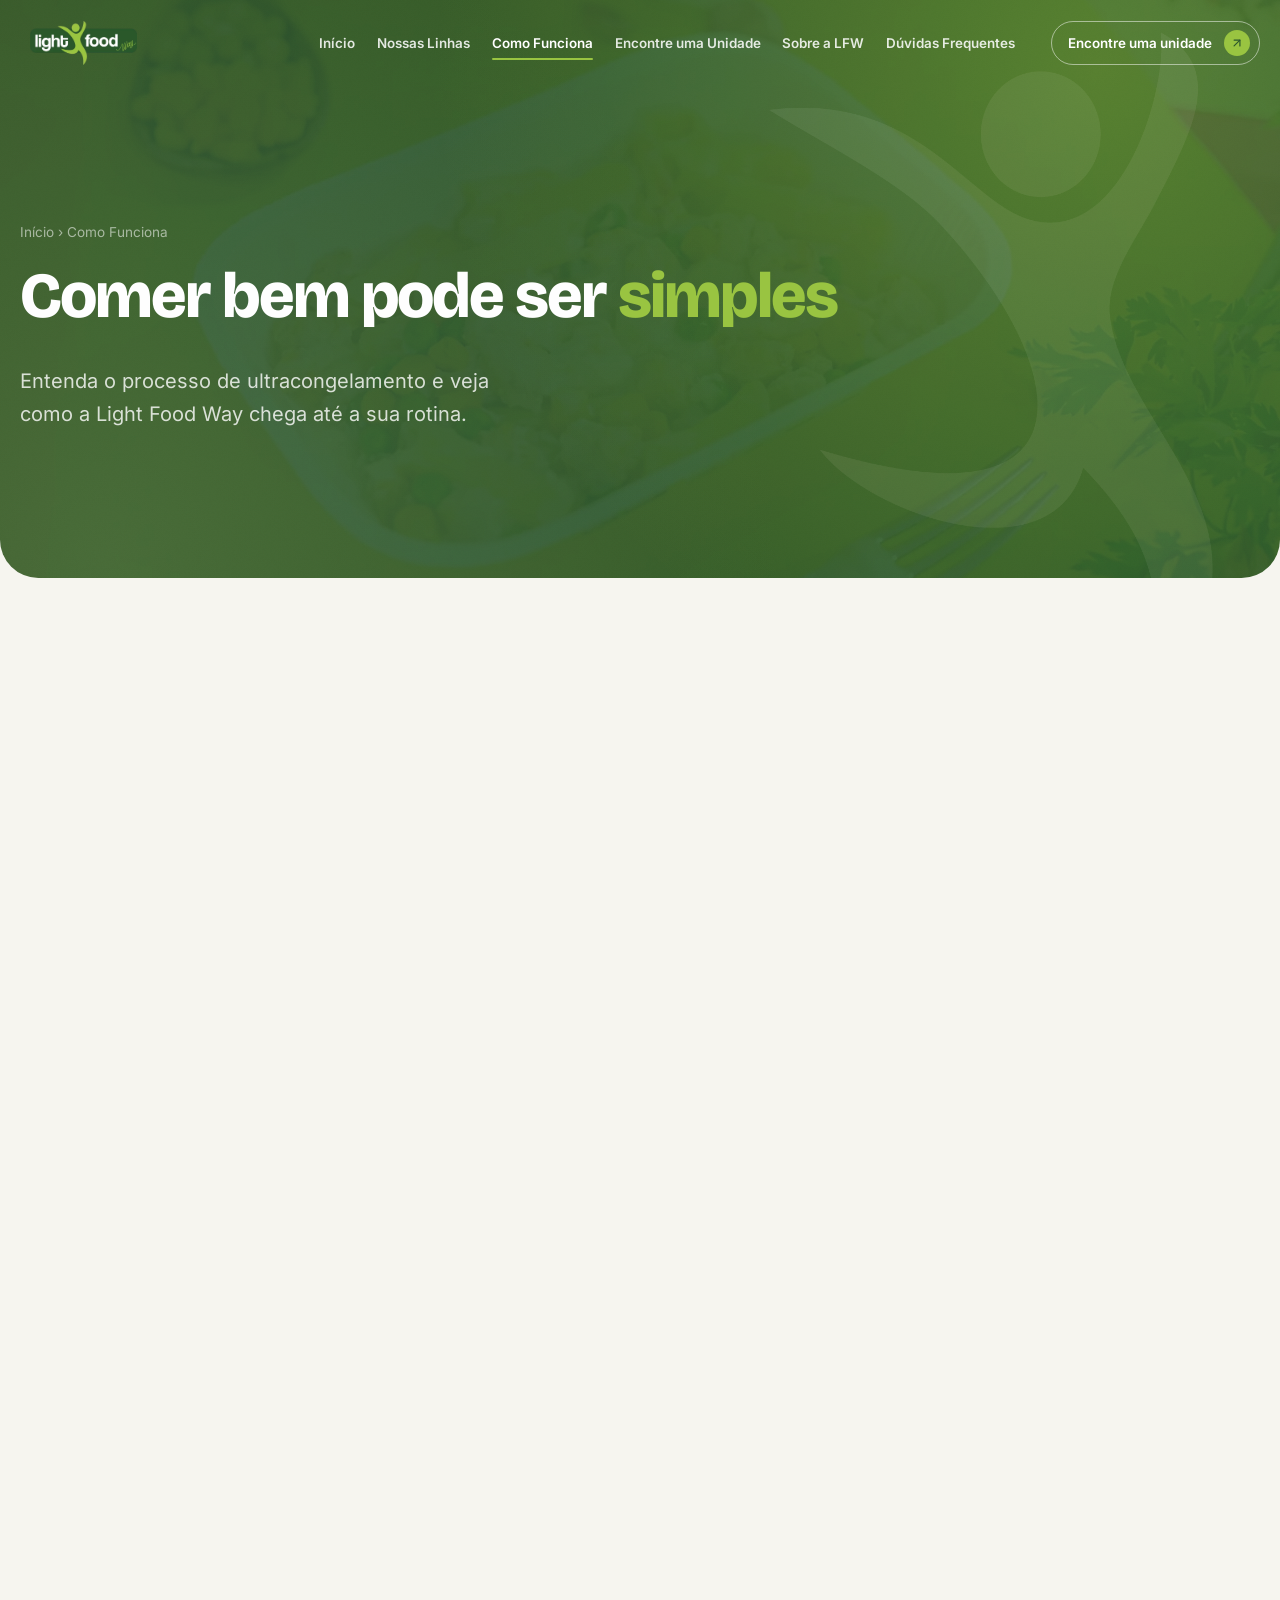
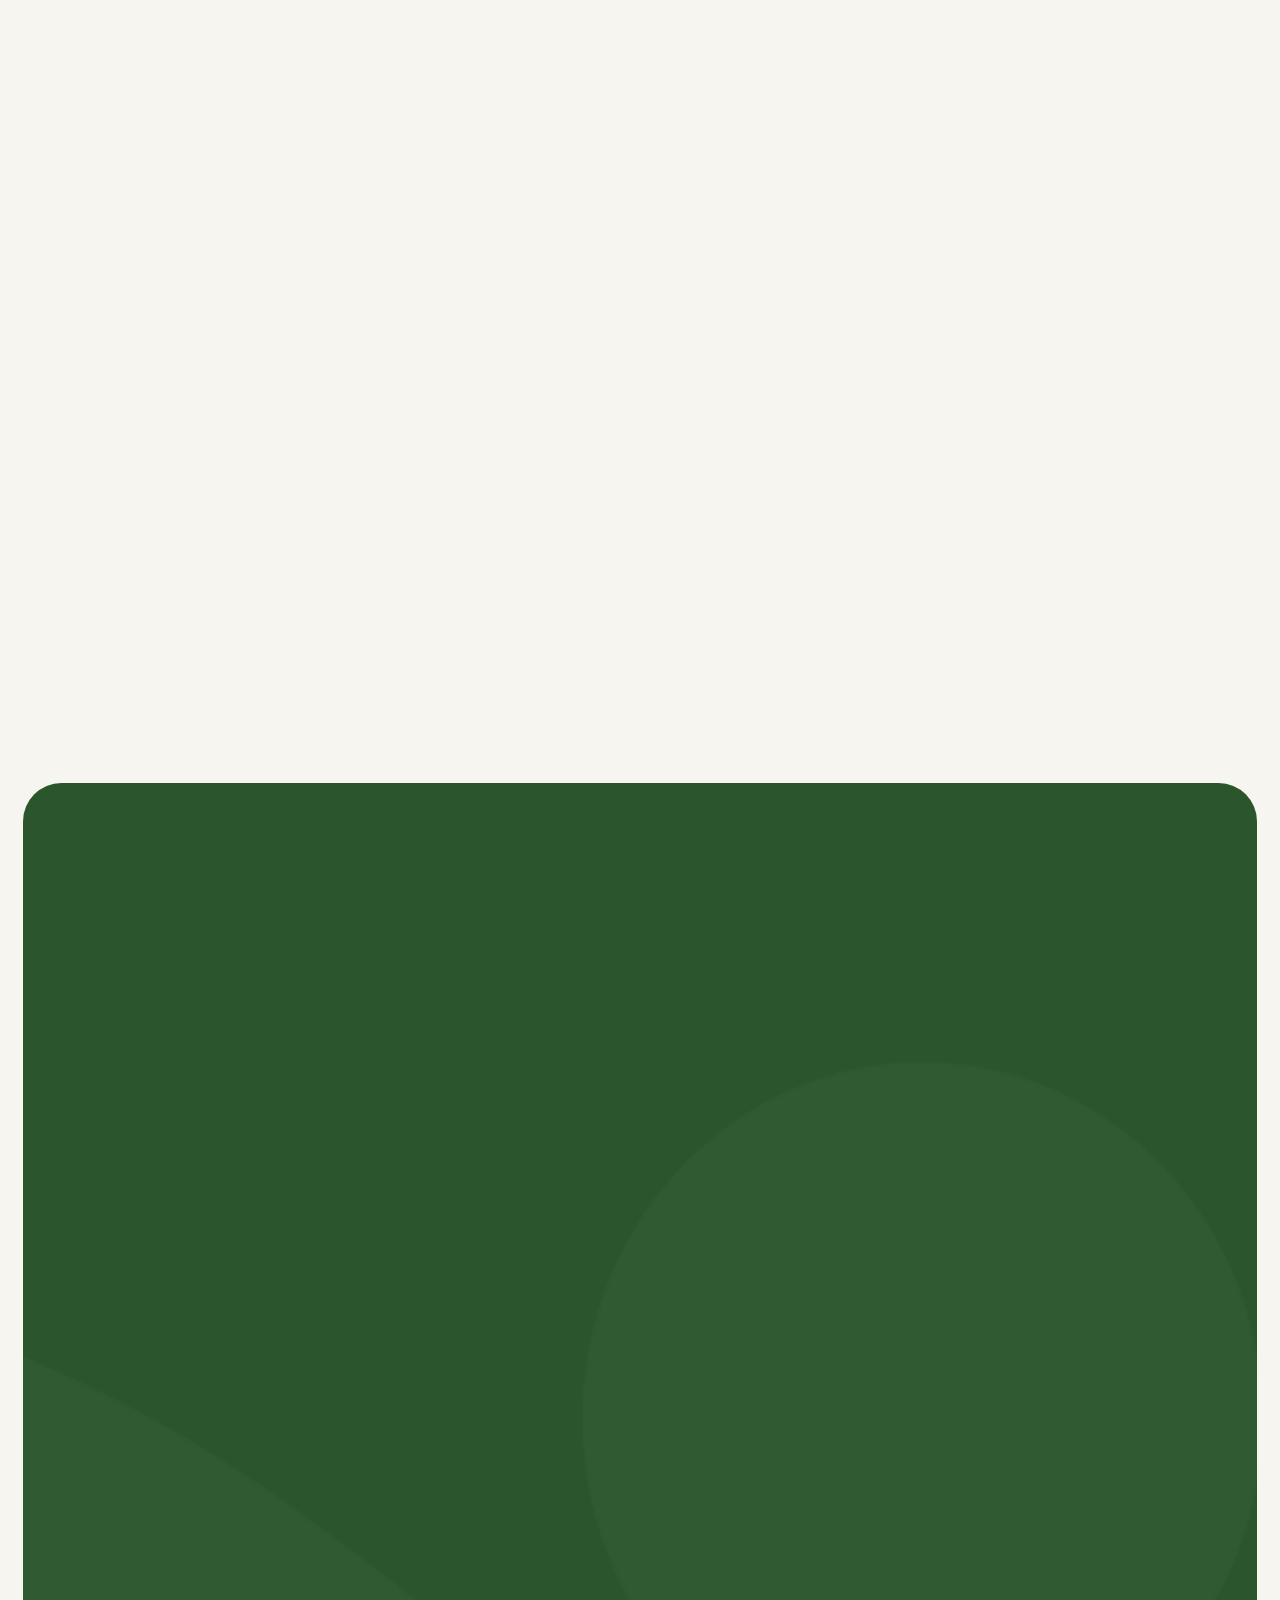
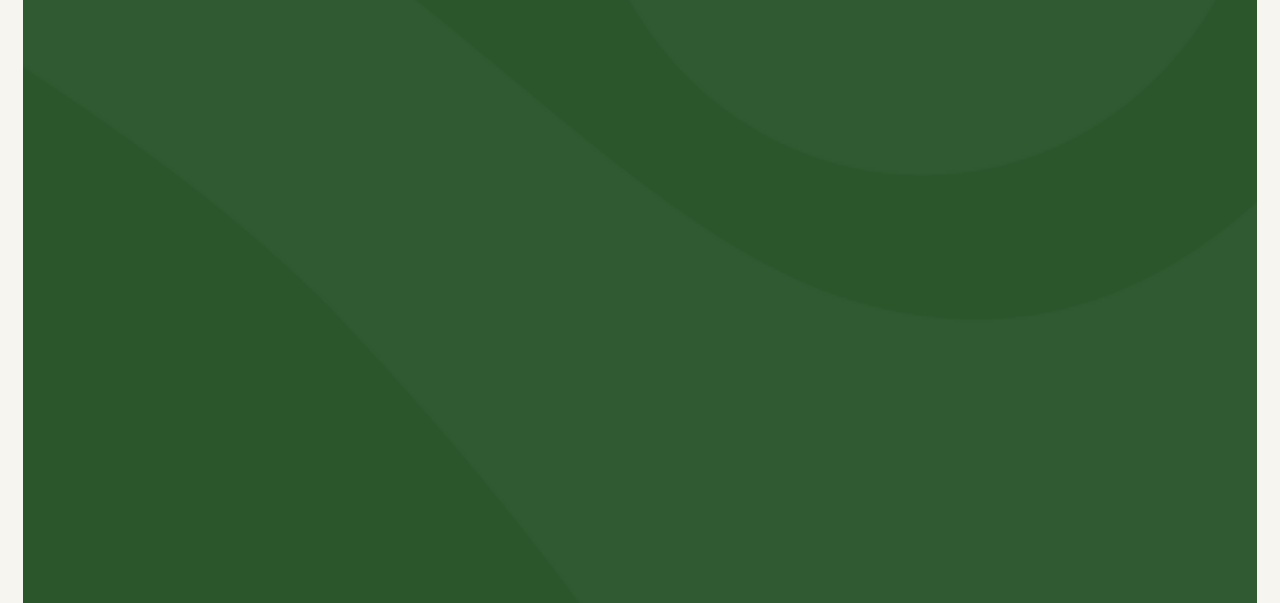
==== commit f12bd6f1: "Fotos novas, capa com produtos, zero lactose/glúten/conservantes e leads na planilha - Caseirinhos c" ====
--- a/como-funciona.html
+++ b/como-funciona.html
@@ -27,7 +27,7 @@
 <link rel="apple-touch-icon" href="assets/img/apple-touch-icon.png?v=4">
 <link rel="preload" href="assets/fonts/inter-latin.woff2" as="font" type="font/woff2" crossorigin>
 <link rel="preload" href="assets/fonts/bricolage-grotesque-latin.woff2" as="font" type="font/woff2" crossorigin>
-<link rel="stylesheet" href="style.min.css?v=2026-10-07">
+<link rel="stylesheet" href="style.min.css?v=2026-10-09">
 <link rel="stylesheet" href="page-transitions.min.css?v=2026-09-22">
 <script type="speculationrules">{"prerender":[{"where":{"href_matches":"/*"},"eagerness":"moderate"}]}</script>
 </head>
@@ -306,7 +306,7 @@
   <a class="btn btn--primario btn--bloco" href="unidades.html"><span class="btn-txt">Encontre uma unidade</span><span class="btn-fundo" aria-hidden="true"></span><span class="btn-txt btn-txt--fundo" aria-hidden="true">Encontre uma unidade</span><span class="btn-icone" aria-hidden="true"><svg class="btn-icone__sai" viewBox="0 0 24 24" fill="none" stroke="currentColor" stroke-width="2" stroke-linecap="round" stroke-linejoin="round" aria-hidden="true" focusable="false"><path d="M7 7h10v10"/><path d="M7 17 17 7"/></svg><svg class="btn-icone__entra" viewBox="0 0 24 24" fill="none" stroke="currentColor" stroke-width="2" stroke-linecap="round" stroke-linejoin="round" aria-hidden="true" focusable="false"><path d="M7 7h10v10"/><path d="M7 17 17 7"/></svg></span></a>
 </div>
 
-<script src="main.min.js?v=2026-09-22" defer></script>
+<script src="main.min.js?v=2026-10-09" defer></script>
 <script src="page-transitions.min.js?v=2026-09-22" defer></script>
 </body>
 </html>
--- a/style.min.css
+++ b/style.min.css
@@ -1,4 +1,4 @@
-@font-face{font-family:Inter;font-style:normal;font-weight:400 600;font-display:swap;src:url(assets/fonts/inter-latin.woff2) format("woff2")}@font-face{font-family:Bricolage Grotesque;font-style:normal;font-weight:600 800;font-display:swap;src:url(assets/fonts/bricolage-grotesque-latin.woff2) format("woff2")}:root{--branco:#FEFEFE;--lima:#99C441;--oliva:#6B8B61;--preto:#000000;--verde-900:#2B562C;--verde-800:#24461F;--verde-700:#1F4423;--verde-500:#4C7A3C;--lima-700:#6E9628;--lima-600:#7FA92F;--lima-300:#C2DE8D;--lima-100:#E9F2D6;--lima-50:#F3F8E9;--oliva-100:#E7EDE4;--creme:#F6F5EF;--creme-escuro:#EDEBE2;--grafite:#2E332C;--cinza-600:#5A6357;--cinza-400:#8B9386;--cinza-200:#D9DCD3;--cinza-100:#EDEFE9;--bg:var(--creme);--superficie:var(--branco);--texto:#161A15;--texto-suave:var(--cinza-600);--borda:rgba(43,86,44,.1);--borda-forte:rgba(43,86,44,.18);--font-display:"Bricolage Grotesque","Poppins","Segoe UI",system-ui,sans-serif;--font-body:"Inter","Segoe UI",system-ui,-apple-system,sans-serif;--fs-d1:clamp(2.3rem, 1.4rem + 3.4vw, 4rem);--fs-hero:clamp(2.35rem, 1.25rem + 4.4vw, 4.6rem);--fs-d2:clamp(1.85rem, 1.2rem + 2.6vw, 3.1rem);--fs-d3:clamp(1.2rem, 1.05rem + .7vw, 1.5rem);--fs-body:clamp(1rem, .97rem + .2vw, 1.08rem);--fs-lead:clamp(1.05rem, 1rem + .45vw, 1.25rem);--fs-mini:.78rem;--sec-y:clamp(2.75rem, 1.6rem + 4vw, 5.25rem);--gap:clamp(.9rem, .7rem + .75vw, 1.35rem);--inset:clamp(.65rem, 1.8vw, 1.5rem);--container:1240px;--container-narrow:780px;--r-xs:10px;--r-sm:14px;--r-md:22px;--r-lg:32px;--r-xl:clamp(24px, 3vw, 48px);--r-pill:999px;--sombra-xs:0 1px 2px rgba(43,86,44,.06);--sombra-sm:0 4px 16px rgba(43,86,44,.07);--sombra-md:0 14px 38px rgba(43,86,44,.11);--sombra-lg:0 28px 70px rgba(43,86,44,.17);--header-h:86px;--t:.3s cubic-bezier(.4,0,.2,1);--t-lento:.55s cubic-bezier(.2,.7,.3,1);--mola:cubic-bezier(.3,1.3,.5,1);--grao:url("data:image/svg+xml,%3Csvg xmlns='http://www.w3.org/2000/svg' width='140' height='140'%3E%3Cfilter id='n'%3E%3CfeTurbulence type='fractalNoise' baseFrequency='.85' numOctaves='3'/%3E%3C/filter%3E%3Crect width='140' height='140' filter='url(%23n)' opacity='.42'/%3E%3C/svg%3E")}*,*:before,*:after{box-sizing:border-box;-webkit-tap-highlight-color:transparent}html{-webkit-text-size-adjust:100%;scroll-behavior:smooth;scroll-padding-top:calc(var(--header-h) + 1.5rem);-webkit-tap-highlight-color:transparent}body{margin:0;font-family:var(--font-body);font-size:var(--fs-body);line-height:1.65;color:var(--texto);background:var(--bg);-webkit-font-smoothing:antialiased;text-rendering:optimizeLegibility;overflow-x:hidden}body.menu-aberto{overflow:hidden}img,picture,video,svg{max-width:100%;display:block}a{color:inherit;text-decoration:none}button{font:inherit;color:inherit;cursor:pointer;border:0;background:none;padding:0}ul,ol{margin:0;padding:0;list-style:none}blockquote{margin:0}p{margin:0 0 1rem}p:last-child{margin-bottom:0}code{font-family:ui-monospace,SFMono-Regular,Menlo,monospace;font-size:.9em;background:var(--lima-100);padding:.15em .45em;border-radius:6px}::selection{background:var(--lima);color:var(--verde-700)}a,button,input,textarea,select,summary{outline:none}:focus-visible{outline:3px solid var(--lima-700);outline-offset:3px;border-radius:6px}@supports (scrollbar-color: auto){html{scrollbar-color:var(--lima-300) transparent;scrollbar-width:thin}}h1,h2,h3,h4{font-family:var(--font-display);font-weight:700;line-height:1.06;letter-spacing:-.032em;margin:0 0 .55em;text-wrap:balance}h1{font-size:var(--fs-d1);font-weight:800}h2{font-size:var(--fs-d2)}h3{font-size:var(--fs-d3);line-height:1.2;letter-spacing:-.02em}h1 em,h2 em,h3 em{font-style:normal;color:var(--verde-500)}.secao--escura h1 em,.secao--escura h2 em,.cta-final h2 em,.hero em,.hero-pagina em{color:var(--lima)}.texto-destaque{font-size:var(--fs-lead);line-height:1.55;max-width:70ch;margin-inline:auto;text-align:center;color:#ffffffdb}.texto-destaque--claro{color:var(--texto);text-align:left;margin-inline:0;border-left:3px solid var(--lima);padding-left:1.25rem;font-weight:500}.container{width:min(100% - 2.5rem,var(--container));margin-inline:auto}.container--narrow{max-width:var(--container-narrow)}.secao{padding-block:var(--sec-y);position:relative}.secao--compacta{padding-block:clamp(2rem,1.25rem + 2.2vw,3.25rem)}@supports (content-visibility:auto){main>.secao,main>.home-story{content-visibility:auto;contain-intrinsic-size:auto 720px}main>.cta-final{contain-intrinsic-size:auto 430px}}.secao--alt,.secao--verde,.secao--escura,.cta-final{position:relative;overflow:hidden;border-radius:var(--r-xl);margin-inline:var(--inset)}.secao--alt{background:var(--superficie)}.secao--verde{background:var(--lima-50)}.secao--escura,.cta-final{background:var(--verde-900);color:var(--branco)}#ultracongelamento{background:url(assets/img/mascote-marca.webp?v=1) center top 3.5rem/auto max(125%,440px) no-repeat,var(--verde-900)}.cta-final{background:url(assets/img/pattern-claro.webp?v=4) center/cover no-repeat,var(--verde-900)}.secao--escura p,.cta-final p{color:#ffffffc7}.secao--escura:after,.cta-final:after{content:"";position:absolute;inset:0;background-image:var(--grao);opacity:.05;pointer-events:none;mix-blend-mode:overlay}.secao--verde:before,.secao--alt:before{content:"";position:absolute;width:min(52vw,520px);aspect-ratio:1;border-radius:50%;background:radial-gradient(circle,rgba(153,196,65,.16),transparent 72%);top:-30%;left:-18%;pointer-events:none}.secao--verde:after{content:"";position:absolute;width:min(40vw,380px);aspect-ratio:1;border-radius:50%;background:radial-gradient(circle,rgba(107,139,97,.13),transparent 72%);bottom:-26%;right:-12%;pointer-events:none}.cta-final:before{content:"";position:absolute;width:min(70vw,640px);aspect-ratio:1;border-radius:50%;background:radial-gradient(circle,rgba(153,196,65,.42),transparent 68%);top:-45%;right:-12%;pointer-events:none}.secao>.container{position:relative;z-index:1}.secao__head{max-width:none;margin-bottom:clamp(1.5rem,1rem + 1.4vw,2.25rem)}.secao__head--centro{margin-inline:auto;text-align:center}.secao__head--centro .secao__sub{margin-inline:auto}.secao__head--entre{max-width:none;display:flex;align-items:flex-end;justify-content:space-between;gap:2rem;flex-wrap:wrap}.secao__head--entre>div{max-width:none;flex:1 1 30rem}.secao__sub{font-size:var(--fs-lead);color:var(--texto-suave);margin:0;max-width:70ch;text-wrap:pretty}.secao__head--centro .secao__sub{max-width:58ch;margin-inline:auto;text-wrap:balance}.secao--escura .secao__sub,.cta-final .secao__sub{color:#ffffffbf}.grid{display:grid;gap:var(--gap)}.grid--2{grid-template-columns:repeat(auto-fit,minmax(min(100%,320px),1fr))}.grid--3{grid-template-columns:repeat(auto-fit,minmax(min(100%,290px),1fr))}.grid--3:not(.grid--trio){display:flex;flex-wrap:wrap;justify-content:center}.grid--3:not(.grid--trio){align-items:stretch}.grid--3:not(.grid--trio)>*{flex:0 1 100%;height:auto}@media (min-width:640px){.grid--3:not(.grid--trio)>*{flex-basis:calc((100% - var(--gap)) / 2)}}@media (min-width:1040px){.grid--3:not(.grid--trio)>*{flex-basis:calc((100% - var(--gap) * 3) / 4)}}.grid--4{grid-template-columns:1fr}.grid--4,.grid--linhas{grid-auto-rows:1fr}@media (min-width:640px){.grid--4{grid-template-columns:repeat(2,1fr)}}@media (min-width:1040px){.grid--4{grid-template-columns:repeat(4,1fr)}}.grid--trio{grid-template-columns:1fr}@media (min-width:560px){.grid--trio{grid-template-columns:repeat(2,1fr)}.grid--trio>:last-child{grid-column:1/-1}}@media (min-width:980px){.grid--trio{grid-template-columns:repeat(3,1fr)}.grid--trio>:last-child{grid-column:auto}}.grid--linhas{grid-template-columns:1fr}@media (min-width:640px){.grid--linhas{grid-template-columns:repeat(2,1fr)}}@media (min-width:1020px){.grid--linhas{grid-template-columns:repeat(3,1fr)}}.sr-only{position:absolute;width:1px;height:1px;padding:0;margin:-1px;overflow:hidden;clip:rect(0 0 0 0);white-space:nowrap;border:0}.pular-link{position:absolute;left:1rem;top:-70px;z-index:200;background:var(--verde-900);color:#fff;padding:.8rem 1.3rem;border-radius:0 0 var(--r-sm) var(--r-sm);transition:top var(--t)}.pular-link:focus{top:0}.texto-centro{text-align:center}@media (max-width:639px){.quebra-larga{display:none}}.icone{width:1.15em;height:1.15em;flex:none}.btn{--btn-circulo:32px;--btn-folga:8px;--btn-vao:.85rem;--btn-tempo:.45s;--btn-curva:cubic-bezier(.785,.135,.15,.86);--btn-janela:calc((100% - var(--btn-circulo)) / 2) var(--btn-folga) calc((100% - var(--btn-circulo)) / 2) calc(100% - var(--btn-folga) - var(--btn-circulo));position:relative;overflow:hidden;isolation:isolate;display:inline-flex;align-items:center;justify-content:space-between;gap:var(--btn-vao);max-width:100%;font-family:var(--font-body);font-weight:600;font-size:.95rem;letter-spacing:-.005em;line-height:1.25;padding:var(--btn-folga) var(--btn-folga) var(--btn-folga) 1.35rem;border:0;border-radius:var(--r-pill);background:var(--btn-bg);color:var(--btn-cor);box-shadow:inset 0 0 0 1.5px var(--btn-borda,transparent);text-align:left;transition:transform .2s ease}.btn--primario{--btn-bg:var(--lima);--btn-cor:var(--verde-800);--btn-cheio:var(--verde-900);--btn-cheio-txt:var(--lima);--btn-contorno:var(--lima)}.btn--secundario{--btn-bg:transparent;--btn-cor:var(--verde-800);--btn-borda:var(--borda-forte);--btn-cheio:var(--verde-900);--btn-cheio-txt:#fff;--btn-contorno:var(--verde-900)}.btn--fantasma{--btn-bg:transparent;--btn-cor:#fff;--btn-borda:rgba(255,255,255,.45);--btn-cheio:#fff;--btn-cheio-txt:var(--verde-900);--btn-contorno:#fff}.btn--grande{--btn-circulo:38px;--btn-folga:9px;font-size:1rem;padding-left:1.6rem}.btn--pequeno{--btn-circulo:28px;--btn-folga:6px;--btn-vao:.65rem;font-size:.88rem;padding-left:1.05rem}.btn--bloco{width:100%}.btn-txt{position:relative;z-index:1;text-wrap:balance}.btn-fundo{position:absolute;z-index:2;inset:var(--btn-janela);border-radius:var(--r-pill);background:var(--btn-cheio);box-shadow:inset 0 0 0 0 var(--btn-contorno);transition:inset var(--btn-tempo) var(--btn-curva),box-shadow .2s ease}.btn-txt--fundo{position:absolute;z-index:2;inset:0;display:flex;align-items:center;padding:inherit;padding-right:calc(var(--btn-folga) + var(--btn-circulo) + var(--btn-vao));color:var(--btn-cheio-txt);clip-path:inset(var(--btn-janela));transition:clip-path var(--btn-tempo) var(--btn-curva)}.btn-icone{position:relative;z-index:3;flex:none;width:var(--btn-circulo);height:var(--btn-circulo);border-radius:50%;overflow:hidden;background:var(--btn-cheio);color:var(--btn-cheio-txt)}.btn-icone svg{position:absolute;left:50%;top:50%;width:calc(var(--btn-circulo) * .48);height:calc(var(--btn-circulo) * .48);transition:transform var(--btn-tempo) var(--btn-curva)}.btn-icone__sai{transform:translate(-50%,-50%)}.btn-icone__entra{transform:translate(-170%,-50%) scale(0)}.btn:hover{transform:translateY(-2px)}.btn:active{transform:none}.btn:is(:hover,:focus-visible,.is-pressionado) .btn-fundo{inset:0;box-shadow:inset 0 0 0 2px var(--btn-contorno)}.btn:is(:hover,:focus-visible,.is-pressionado) .btn-txt--fundo{clip-path:inset(0 0 0 0)}.btn:is(:hover,:focus-visible,.is-pressionado) .btn-icone__sai{transform:translate(70%,-50%) scale(0)}.btn:is(:hover,:focus-visible,.is-pressionado) .btn-icone__entra{transform:translate(-50%,-50%)}.btn--texto{--btn-bg:transparent;--btn-cor:var(--grafite);padding:.6rem .4rem;font-weight:500}.btn--texto:hover{color:var(--verde-700);transform:none}.link-seta{display:inline-flex;align-items:center;gap:.45rem;font-weight:600;font-size:.94rem;color:var(--verde-700)}.link-seta .icone{transition:transform var(--t)}.link-seta:hover .icone{transform:translate(4px)}.link-seta--claro{color:var(--lima)}.bolha-seta{width:34px;height:34px;flex:none;border-radius:50%;display:grid;place-items:center;background:var(--lima-100);color:var(--verde-700);transition:background var(--t),color var(--t),transform var(--t)}.acoes{display:flex;flex-wrap:wrap;gap:.85rem;margin-top:1.5rem}.acoes--centro{justify-content:center}.header{--ilha-lado:max(20px, calc((100% - var(--container)) / 2));--ilha-curva:cubic-bezier(.4,0,.2,1);--menu-lado:max(24px, calc((100% - 680px)/2) );position:fixed;inset:0 0 auto;z-index:100;color:#fff;transition:top .38s var(--ilha-curva),color .3s ease}.header:before{content:"";position:absolute;inset:0;pointer-events:none;border-radius:0;opacity:0;background:linear-gradient(180deg,rgba(255,255,255,.55),transparent 58%),rgba(255,255,255,.68);backdrop-filter:blur(24px) saturate(160%);-webkit-backdrop-filter:blur(24px) saturate(160%);box-shadow:inset 0 0 0 1px rgba(43,86,44,.14),inset 0 1px 0 rgba(255,255,255,.95),inset 0 -1px 0 rgba(22,44,23,.05),0 20px 44px -24px rgba(22,44,23,.34),0 2px 9px -4px rgba(22,44,23,.14);transition:inset .38s var(--ilha-curva),border-radius .38s var(--ilha-curva),opacity .3s ease}.header.is-scrolled{top:12px;color:var(--verde-800)}.header.is-scrolled:before{inset:0 var(--ilha-lado);border-radius:var(--r-pill);opacity:1}.header .nav-wrap{position:relative;z-index:2;width:100%;margin-inline:0;height:var(--header-h);padding-inline:calc(var(--ilha-lado) + 10px) var(--ilha-lado);display:flex;align-items:center;gap:clamp(1rem,1.8vw,1.6rem);transition:height .38s var(--ilha-curva),padding .38s var(--ilha-curva)}.header.is-scrolled .nav-wrap{height:74px;--ilha-btn: 15px ;padding-inline:calc(var(--ilha-lado) + 26px) calc(var(--ilha-lado) + var(--ilha-btn))}.logo{display:inline-flex;align-items:center;flex:none}.logo__img{height:44px;width:auto;transition:height .38s var(--ilha-curva)}.header.is-scrolled .logo__img{height:38px}.rodape .logo__img{height:46px}.desktop-nav{margin-left:auto;display:flex;align-items:center;gap:clamp(1rem,1.7vw,1.9rem);font-size:.84rem;font-weight:600}.desktop-nav a{position:relative;opacity:.86;padding-block:12px;white-space:nowrap;transition:opacity .2s ease}.desktop-nav a:hover,.desktop-nav a[aria-current=page]{opacity:1}.desktop-nav a:after{content:"";position:absolute;left:0;right:0;bottom:6px;height:2px;border-radius:2px;background:var(--lima);transform:scaleX(0);transform-origin:right;transition:transform .35s cubic-bezier(.2,.7,.3,1)}.desktop-nav a:hover:after,.desktop-nav a[aria-current=page]:after{transform:scaleX(1);transform-origin:left}.header.is-scrolled .desktop-nav a:after{background:var(--lima-600)}.contact-pill{margin-left:clamp(.25rem,1vw,1rem);flex:none;display:inline-flex;align-items:center;gap:12px;border:1px solid rgba(255,255,255,.5);padding:8px 9px 8px 16px;border-radius:var(--r-pill);font-size:.84rem;font-weight:600;white-space:nowrap;transition:border-color .3s ease}.contact-pill:hover{border-color:var(--lima)}.header.is-scrolled .contact-pill{border-color:#2b562c4d}.header.is-scrolled .contact-pill:hover{border-color:var(--lima-600)}.contact-pill span{width:26px;height:26px;border-radius:50%;display:grid;place-items:center;background:var(--lima);color:var(--verde-900)}.contact-pill svg{width:14px;height:14px}.menu-btn{display:none;position:relative;flex:none;width:44px;height:44px;padding:0;border-radius:50%;border:1px solid rgba(255,255,255,.28);background:#ffffff1a;color:inherit;transition:background .25s ease,border-color .25s ease,color .25s ease,transform .18s ease}.header.is-scrolled .menu-btn{border-color:#2b562c3d;background:#2b562c0f}.menu-btn__linhas{position:absolute;left:50%;top:50%;width:18px;height:11px;transform:translate(-50%,-50%)}.menu-btn__linhas span{position:absolute;left:0;width:100%;height:1.8px;border-radius:2px;background:currentColor;transition:transform .28s ease,opacity .18s ease}.menu-btn__linhas span:nth-child(1){top:0}.menu-btn__linhas span:nth-child(2){top:4.6px}.menu-btn__linhas span:nth-child(3){top:9.2px}.menu-btn[aria-expanded=true] .menu-btn__linhas span:nth-child(1){transform:translateY(4.6px) rotate(45deg)}.menu-btn[aria-expanded=true] .menu-btn__linhas span:nth-child(2){opacity:0}.menu-btn[aria-expanded=true] .menu-btn__linhas span:nth-child(3){transform:translateY(-4.6px) rotate(-45deg)}@media (hover:hover){.menu-btn:hover{border-color:var(--lima);color:var(--lima)}}.menu-btn:active{transform:scale(.95)}.header.menu-aberto:before{opacity:0}.header.menu-aberto{top:0;color:#fff}.header.menu-aberto .menu-btn{border-color:#ffffff47;background:#ffffff1a}.header.menu-aberto .nav-wrap{height:var(--header-h);padding-inline:var(--menu-lado)}.mobile-nav{display:none}@media (max-width:1180px){.desktop-nav,.contact-pill{display:none}.menu-btn{display:block;margin-left:auto}.cta-mobile{display:block}.mobile-nav{position:fixed;inset:0;z-index:1;display:flex;flex-direction:column;padding:calc(var(--header-h) + 16px) var(--menu-lado) calc(28px + env(safe-area-inset-bottom));background:linear-gradient(155deg,var(--verde-900) 0%,var(--verde-700) 54%,#132A16 100%);color:#fff;overflow-y:auto;overscroll-behavior:contain;opacity:0;visibility:hidden;transition:opacity .26s ease,visibility 0s linear .26s}.mobile-nav.is-aberto{opacity:1;visibility:visible;transition:opacity .26s ease,visibility 0s}.mobile-nav__lista{position:relative;margin-block:auto}.mobile-nav__lista:before,.mobile-nav__lista li:after{content:"";position:absolute;left:0;right:0;height:1px;background:#ffffff24}.mobile-nav__lista:before{top:0}.mobile-nav__lista li{position:relative}.mobile-nav__lista li:after{bottom:0}.mobile-nav__lista a{display:grid;grid-template-columns:36px 1fr 46px;align-items:center;gap:10px;min-height:clamp(58px,9.5vh,80px);padding-block:10px;font-family:var(--font-display);font-size:clamp(24px,6.4vw,36px);font-weight:700;letter-spacing:-.035em;line-height:1.05}.mobile-nav__n{align-self:start;padding-top:.55em;font-family:var(--font-body);font-size:12px;font-weight:700;letter-spacing:.12em;color:var(--lima)}.mobile-nav__txt{transition:color .2s ease}.mobile-nav__lista a[aria-current=page] .mobile-nav__txt{color:var(--lima)}.mobile-nav__seta{width:46px;height:46px;border-radius:50%;display:grid;place-items:center;border:1px solid rgba(255,255,255,.22);transition:background .25s ease,border-color .25s ease,color .25s ease}.mobile-nav__seta svg{width:18px;height:18px}.mobile-nav__lista a:is(:focus-visible,:active) .mobile-nav__txt{color:var(--lima)}.mobile-nav__lista a:is(:focus-visible,:active) .mobile-nav__seta{background:var(--lima);border-color:var(--lima);color:var(--verde-900)}@media (hover:hover){.mobile-nav__lista a:hover .mobile-nav__txt{color:var(--lima)}.mobile-nav__lista a:hover .mobile-nav__seta{background:var(--lima);border-color:var(--lima);color:var(--verde-900)}}.mobile-nav__base{padding-top:28px;display:grid;gap:12px}.mobile-nav__base .btn{width:100%}}.cta-mobile{display:none;position:fixed;left:0;right:0;bottom:0;z-index:90;padding:.7rem 1rem calc(.7rem + env(safe-area-inset-bottom));background:#f6f5eff0;backdrop-filter:blur(12px);border-top:1px solid var(--borda)}@supports (transition-timing-function:linear(0,1)){:root{--mola:linear(0,.053,.177,.332,.492,.638,.762,.86,.933,.984,1.017,1.035,1.042,1.043,1.039,1.033,1.026,1.019,1.013,1.008,1.005,1.002,1)}}.hero{position:relative;isolation:isolate;margin:0;border-radius:0 0 var(--r-xl) var(--r-xl);overflow:hidden;background:var(--verde-900);color:var(--branco)}.hero__fundo{position:absolute;inset:0;z-index:-1;background:var(--verde-900) center/cover no-repeat}.hero__fundo:after{content:"";position:absolute;inset:0;background:radial-gradient(ellipse 75% 85% at 50% 42%,#162c17f2,#162c17e0,#162c17ad)}.hero__conteudo{display:flex;flex-direction:column;align-items:center;text-align:center;gap:clamp(1.25rem,.9rem + 1.1vw,1.9rem);padding-block:calc(var(--header-h) + clamp(1.75rem,1.1rem + 3vw,3.25rem)) clamp(1.75rem,1.2rem + 2vw,3rem)}.hero__slides{display:grid;grid-template-columns:minmax(0,1fr);grid-template-rows:auto auto auto;width:100%;justify-items:center}.slide{grid-column:1;grid-row:1/-1;display:grid;grid-template-rows:subgrid;justify-items:center;width:100%;visibility:hidden;pointer-events:none}.slide.is-ativo{visibility:visible;pointer-events:auto}.slide.is-saindo{visibility:visible}.slide__titulo{align-self:end;width:100%;margin:0;font-family:var(--font-display);font-size:var(--fs-hero);font-weight:800;line-height:1.02;letter-spacing:-.04em;text-wrap:balance}.slide__titulo em{font-style:normal}.slide__mascara{display:block;overflow:clip;padding-block:.08em .12em;margin-block:-.08em -.12em}.slide__giro{display:block;transform:translateY(110%)}.hero[data-direcao=tras] .slide__giro{transform:translateY(-110%)}.slide.is-ativo .slide__giro{transform:none;transition:transform 1.1s var(--mola) .34s}.slide.is-ativo .slide__mascara+.slide__mascara .slide__giro{transition-delay:.43s}.slide.is-saindo .slide__giro{transform:translateY(-110%);transition:transform .36s cubic-bezier(.55,0,.8,.2)}.hero[data-direcao=tras] .slide.is-saindo .slide__giro{transform:translateY(110%)}.slide__texto{align-self:start;max-width:70ch;margin:clamp(.9rem,.7rem + .6vw,1.35rem) 0 0;font-size:var(--fs-lead);color:#ffffffd1;text-wrap:pretty}.slide .acoes{align-self:start;justify-content:center;margin-top:clamp(1.25rem,1rem + .8vw,1.75rem)}.slide__texto,.slide .acoes{opacity:0;transform:translateY(10px);transition:opacity .25s ease,transform .25s ease}.slide.is-ativo .slide__texto,.slide.is-ativo .acoes{opacity:1;transform:none;transition:opacity .6s ease .5s,transform .9s var(--mola) .5s}.slide.is-ativo .acoes{transition-delay:.58s}.hero__controles{display:flex;align-items:center;justify-content:center;gap:.5rem}.hero__seta{width:44px;height:44px;flex:none;border-radius:50%;display:grid;place-items:center;color:#fff;background:#ffffff1a;border:1px solid rgba(255,255,255,.26);transition:background var(--t),border-color var(--t),transform var(--t)}.hero__seta:hover{background:#ffffff38;border-color:#ffffff73}.hero__seta:active{transform:scale(.94)}.hero__seta .icone{width:20px;height:20px}.hero__seta[data-prev] .icone{transform:rotate(180deg)}.hero__pontos{display:flex;align-items:center;gap:.15rem}.hero__ponto{height:40px;min-width:28px;display:grid;place-items:center;border-radius:var(--r-pill)}.hero__ponto:before{content:"";width:8px;height:8px;border-radius:var(--r-pill);background:#ffffff59;transition:width var(--t),background var(--t)}.hero__ponto:hover:before{background:#fff9}.hero__ponto.is-ativo:before{width:28px;background:var(--lima)}.faixa{margin:var(--inset);border-radius:var(--r-pill);overflow:hidden;background:var(--verde-900);color:var(--lima)}.hero>.faixa{position:relative;z-index:4;margin:0;border-top:1px solid rgba(255,255,255,.12);border-radius:0;background:#162c17eb}.faixa__inner{display:flex;gap:2.5rem;padding-block:1rem;white-space:nowrap;width:max-content;will-change:transform;animation:desliza 28s linear infinite}.faixa__item{font-family:var(--font-display);font-weight:600;font-size:.82rem;letter-spacing:.18em;text-transform:uppercase;display:flex;align-items:center;gap:2.5rem}.faixa__item:after{content:"";width:6px;height:6px;border-radius:50%;background:var(--lima);opacity:.55}@keyframes desliza{0%{transform:translateZ(0)}to{transform:translate3d(calc(-50% - 1.25rem),0,0)}}.hero-pagina{position:relative;overflow:hidden;margin:0;border-radius:0 0 var(--r-xl) var(--r-xl);padding-block:calc(var(--header-h) + clamp(1.75rem,1.1rem + 2.6vw,3rem)) clamp(2.25rem,1.5rem + 2.8vw,3.75rem);color:var(--branco);background:radial-gradient(circle at 86% 12%,rgba(153,196,65,.32),transparent 55%),radial-gradient(circle at 8% 96%,rgba(107,139,97,.3),transparent 52%),var(--verde-900)}.hero-pagina:after{content:"";position:absolute;inset:0;background-image:var(--grao);opacity:.05;pointer-events:none;mix-blend-mode:overlay}.hero-pagina .container{position:relative;z-index:1}.hero-pagina{display:flex;flex-direction:column;justify-content:center;min-height:calc(var(--header-h) + clamp(1.75rem,1.1rem + 2.6vw,3rem) + clamp(2.25rem,1.5rem + 2.8vw,3.75rem) + clamp(240px,30vw,410px))}.hero-pagina--foto:before{content:"";position:absolute;inset:0;pointer-events:none;background:var(--capa-secao) center/cover no-repeat;opacity:.06}.hero-pagina--sobre{--capa-secao:url(assets/img/capas/sobre-hero.webp)}.hero-pagina--unidades{--capa-secao:url(assets/img/capas/unidades-hero.webp)}.hero-pagina--como-funciona{--capa-secao:url(assets/img/capas/como-funciona-hero.webp)}.hero-pagina--faq{--capa-secao:url(assets/img/capas/faq-hero.webp)}.hero-pagina--linhas{--capa-secao:url(assets/img/banners/embalagens-900.webp)}.hero-pagina--como-funciona,.hero-pagina--unidades,.hero-pagina--sobre,.hero-pagina--faq{background:url(assets/img/mascote-marca-hero.webp?v=1) right 8% top 2rem/auto 115% no-repeat,radial-gradient(circle at 86% 12%,rgba(153,196,65,.32),transparent 55%),radial-gradient(circle at 8% 96%,rgba(107,139,97,.3),transparent 52%),var(--verde-900)}.hero-pagina h1{max-width:none}.hero-pagina p{color:#fffc;font-size:var(--fs-lead);max-width:62ch;text-wrap:balance}.migalhas{font-size:.85rem;color:#ffffff8c;margin-bottom:1.1rem}.hero-pagina--capa .container{display:grid;grid-template-columns:minmax(0,1fr) clamp(240px,30vw,410px);gap:clamp(1.5rem,3vw,3rem);align-items:center}.hero-pagina--capa h1{font-size:clamp(2.6rem,1.4rem + 3.8vw,4.8rem);max-width:13ch}.hero-pagina--capa p{max-width:42ch}.hero-pagina__capa{margin:0;position:relative}.hero-pagina__capa img{display:block;width:100%;height:auto;border-radius:var(--r-lg);box-shadow:0 26px 56px #00000057;outline:1px solid rgba(255,255,255,.16);outline-offset:-1px}@media (max-width:860px){.hero-pagina--capa .container{grid-template-columns:1fr}.hero-pagina__capa img{width:min(340px,80%);margin-inline:auto}}.migalhas a{transition:color var(--t)}.migalhas a:hover{color:var(--lima)}.card{position:relative;display:flex;flex-direction:column;height:100%;background:var(--superficie);border:1px solid var(--borda);border-radius:var(--r-lg);padding:clamp(1.2rem,1rem + .6vw,1.6rem);transition:transform var(--t),box-shadow var(--t),border-color var(--t)}.card:hover{transform:translateY(-4px);box-shadow:var(--sombra-md);border-color:var(--lima-300)}.card__icone{width:54px;height:54px;border-radius:18px;display:grid;place-items:center;background:var(--lima-100);color:var(--verde-700);margin-bottom:.9rem;transition:background var(--t),color var(--t)}.card__icone .icone{width:26px;height:26px}.card:hover .card__icone{background:var(--lima);color:var(--verde-800)}.card h3{margin-bottom:.45rem}.card p{color:var(--texto-suave);font-size:.97rem;margin:0}.card--marca{--card-green-start:#42794A;--card-green-middle:#2F6338;--card-green-end:#193F26;position:relative;isolation:isolate;overflow:hidden;background:var(--card-green-middle);border-color:#315f35;color:var(--branco)}.card--marca:before{content:"";position:absolute;z-index:-2;top:0;left:0;width:200%;height:200%;pointer-events:none;background:linear-gradient(135deg,var(--card-green-start),var(--card-green-middle) 54%,var(--card-green-end));transform:translate3d(0,-22.5%,0);animation:lfw-fluxo-marca 14s ease-in-out infinite alternate}.card--marca:after{content:"";position:absolute;z-index:-1;inset:0;pointer-events:none;background:radial-gradient(circle at 18% 12%,rgba(223,247,188,.18),transparent 42%)}@keyframes lfw-fluxo-marca{to{transform:translate3d(-50%,-27.5%,0)}}.card--marca p{color:#ffffffc7}.card--marca .card__icone{background:#ffffff1f;color:var(--lima)}.card--marca:hover .card__icone{background:var(--lima);color:var(--verde-800)}@keyframes green-card-flow{0%{background-position:0% 0%,0% 45%}to{background-position:100% 35%,100% 55%}}.bento{display:grid;gap:var(--gap);grid-template-columns:1fr}@media (min-width:720px){.bento{grid-template-columns:repeat(2,1fr)}}@media (min-width:1040px){.bento{grid-template-columns:repeat(3,1fr)}}.linha-card{background:var(--superficie);border:1px solid var(--borda);border-radius:var(--r-lg);overflow:hidden;height:100%;min-width:0;transition:transform var(--t),box-shadow var(--t),border-color var(--t)}.linha-card:hover{transform:translateY(-5px);box-shadow:var(--sombra-md);border-color:var(--lima-300)}.linha-card__link{display:flex;flex-direction:column;height:100%}.linha-card__foto{position:relative;width:100%;aspect-ratio:4/3;overflow:hidden;flex:none;background:linear-gradient(140deg,var(--lima-100),var(--oliva-100))}.linha-card__foto img{display:block;width:100%;height:100%;object-fit:cover;object-position:center;transition:transform var(--t-lento)}.linha-card:hover .linha-card__foto img{transform:scale(1.06)}.linha-card__foto.sem-foto:after{content:"Light Food Way";position:absolute;inset:0;display:grid;place-items:center;font-family:var(--font-display);font-weight:700;font-size:.9rem;letter-spacing:.14em;text-transform:uppercase;color:#2b562c47}.linha-card__etiqueta{position:absolute;top:.9rem;left:.9rem;z-index:1;font-size:var(--fs-mini);font-weight:600;letter-spacing:.1em;text-transform:uppercase;background:#fefefeeb;color:var(--verde-700);padding:.35rem .75rem;border-radius:var(--r-pill);backdrop-filter:blur(4px)}.linha-card__corpo{padding:1.15rem 1.25rem 1.25rem;display:flex;flex-direction:column;gap:.5rem;flex:1}.linha-card__corpo h3{margin:0}.linha-card__corpo p{color:var(--texto-suave);font-size:.94rem;flex:1;margin:0}.linha-card__cta{display:flex;align-items:center;justify-content:space-between;gap:.75rem;margin-top:.6rem;font-weight:600;font-size:.92rem;color:var(--verde-700)}.linha-card:hover .bolha-seta{background:var(--lima);transform:translate(3px)}.grid--4 .linha-card,.grid--linhas .linha-card,.grid--4 .linha-card:hover,.grid--linhas .linha-card:hover{box-shadow:none}.linha-card__foto{cursor:zoom-in}.galeria-controles[hidden]{display:none}.galeria-controles{display:none;align-items:center;justify-content:flex-end;gap:.55rem;margin-bottom:1rem}.galeria-seta{width:44px;height:44px;display:grid;place-items:center;flex:none;color:var(--verde-800);background:var(--lima-100);border:1px solid var(--lima-300);border-radius:50%;transition:background var(--t),transform var(--t),border-color var(--t)}.galeria-seta:hover{background:var(--lima);border-color:var(--lima);transform:translateY(-2px)}.galeria-seta:active{transform:none}.galeria-seta .icone{width:20px;height:20px}.galeria-seta--anterior .icone{transform:rotate(180deg)}.galeria-modal{position:fixed;inset:0;z-index:300;display:grid;place-items:center;padding:clamp(1rem,3vw,2rem);background:#0f1c0feb;backdrop-filter:blur(10px);-webkit-backdrop-filter:blur(10px)}.galeria-modal[hidden]{display:none}.galeria-modal__figura{margin:0;display:grid;place-items:center;gap:.8rem;max-width:min(1100px,100%)}.galeria-modal__imagem{width:auto;height:auto;max-width:100%;max-height:min(78dvh,820px);object-fit:contain;border-radius:var(--r-md)}.galeria-modal__legenda{color:#fff;text-align:center;font-size:.95rem;line-height:1.45}.galeria-modal__contador{display:block;color:var(--lima-300);font-size:.8rem;margin-top:.2rem}.galeria-modal__fechar,.galeria-modal__seta{position:absolute;width:48px;height:48px;display:grid;place-items:center;color:#fff;background:#ffffff1f;border:1px solid rgba(255,255,255,.3);border-radius:50%;transition:background var(--t),transform var(--t)}.galeria-modal__fechar:hover,.galeria-modal__seta:hover{background:var(--lima);color:var(--verde-900);transform:scale(1.05)}.galeria-modal__fechar{top:max(1rem,env(safe-area-inset-top));right:max(1rem,env(safe-area-inset-right))}.galeria-modal__seta{top:50%;transform:translateY(-50%)}.galeria-modal__seta:hover{transform:translateY(-50%) scale(1.05)}.galeria-modal__seta--anterior{left:max(1rem,env(safe-area-inset-left))}.galeria-modal__seta--proxima{right:max(1rem,env(safe-area-inset-right))}.galeria-modal__seta--anterior .icone{transform:rotate(180deg)}body.modal-aberto{overflow:hidden}@media (max-width:639px){.galeria-controles{display:flex}.grid--4.galeria-mobile,.grid--linhas.galeria-mobile{display:flex;align-items:stretch;overflow-x:auto;overflow-y:hidden;grid-auto-rows:auto;scroll-snap-type:x mandatory;scroll-behavior:smooth;overscroll-behavior-x:contain;scrollbar-width:none;padding-bottom:.25rem}.galeria-mobile::-webkit-scrollbar{display:none}.galeria-mobile>.linha-card:not([hidden]){flex:0 0 min(86%,360px);height:auto;scroll-snap-align:start}.galeria-modal{padding-inline:4.25rem}.galeria-modal__imagem{max-height:72dvh;border-radius:var(--r-sm)}.galeria-modal__seta{width:44px;height:44px}}.filtros{display:flex;flex-wrap:wrap;gap:.5rem;margin-bottom:1.5rem}.filtro{font-size:.88rem;font-weight:500;padding:.6rem 1.15rem;border-radius:var(--r-pill);border:1px solid var(--borda-forte);color:var(--grafite);background:var(--superficie);transition:var(--t)}.filtro:hover{border-color:var(--lima-600);color:var(--verde-700)}.filtro.is-ativo{background:var(--verde-900);border-color:var(--verde-900);color:var(--branco);font-weight:600}.processo{display:grid;gap:1rem;grid-template-columns:1fr;margin-top:2rem}@media (min-width:600px){.processo{grid-template-columns:repeat(2,1fr)}}@media (min-width:1040px){.processo{grid-template-columns:repeat(4,1fr)}}.processo__etapa{position:relative;padding:1.35rem 1.2rem;border-radius:var(--r-lg);text-align:center;background:#ffffff0f;border:1px solid rgba(255,255,255,.14)}.processo__num{position:absolute;top:1rem;right:1.15rem;font-family:var(--font-display);font-weight:700;font-size:1.6rem;color:#ffffff29;line-height:1}.processo__icone{width:52px;height:52px;margin:0 auto .95rem;border-radius:18px;display:grid;place-items:center;background:var(--lima);color:var(--verde-800)}.processo__icone .icone{width:26px;height:26px}.processo__etapa h3{font-size:1rem;letter-spacing:.04em;text-transform:uppercase;margin-bottom:.4rem}.processo__etapa p{font-size:.9rem;margin:0;color:#ffffffb8}.passos{display:grid;gap:clamp(.85rem,1.5vw,1.25rem);grid-template-columns:repeat(auto-fit,minmax(min(100%,230px),1fr));position:relative}.passo{position:relative;padding:1.2rem 1.25rem 1.3rem;display:grid;grid-template-columns:auto 1fr auto;grid-template-rows:auto auto 1fr;column-gap:.75rem;align-content:start;background:var(--superficie);border:1px solid var(--borda);border-radius:var(--r-lg);overflow:hidden;transition:border-color .2s ease,box-shadow .2s ease,transform .2s ease}.passo:before{content:"";position:absolute;left:0;top:0;bottom:0;width:4px;background:var(--lima);opacity:0;transition:opacity .2s ease}.passo:hover{transform:translateY(-3px);border-color:var(--lima-300);box-shadow:0 14px 30px #162c1714}.passo:hover:before{opacity:1}.passo__num{grid-column:1;grid-row:1;width:38px;height:38px;border-radius:12px;display:grid;place-items:center;background:var(--verde-900);color:var(--lima);font-family:var(--font-display);font-weight:700;font-size:.86rem;line-height:1;margin:0 0 .85rem}.passo__icone{position:static;grid-column:3;grid-row:1;width:38px;height:38px;border-radius:12px;display:grid;place-items:center;background:var(--lima-100);color:var(--verde-700);margin:0}.passo__icone .icone{width:20px;height:20px}.passo h3{grid-column:1/-1;grid-row:2;font-size:1.04rem;color:var(--verde-700);margin:0 0 .45rem}.passo p{grid-column:1/-1;grid-row:3;color:var(--texto-suave);font-size:.92rem;line-height:1.55;margin:0}.unidades{display:grid;gap:clamp(1.25rem,2.5vw,2rem);grid-template-columns:minmax(0,1.42fr) minmax(340px,.88fr);align-items:start}.busca{display:flex;gap:.6rem;flex-wrap:wrap;margin-bottom:.75rem}.busca__campo{flex:1 1 260px;display:flex;align-items:center;gap:.65rem;padding-left:1.1rem;background:var(--superficie);border:1px solid var(--borda-forte);border-radius:var(--r-pill);transition:border-color var(--t),box-shadow var(--t)}.busca__campo:focus-within{border-color:var(--lima-600);box-shadow:0 0 0 4px #99c44133}.busca__icone{color:var(--verde-500);display:grid;place-items:center}.busca__campo input{flex:1;border:0;background:none;padding:.95rem 1.1rem .95rem 0;font:inherit;font-size:.95rem;outline:none;min-width:0;color:var(--texto)}.busca__campo input::-webkit-search-cancel-button{cursor:pointer}.busca__status{min-height:1.3rem;font-size:.88rem;color:var(--texto-suave);margin:0 0 1rem}.busca__status[data-tipo=erro]{color:#a83028}.busca__campo:has(input[aria-invalid=true]){border-color:#a83028;box-shadow:0 0 0 4px #a8302824}.mapa{background:var(--superficie);border:1px solid var(--borda);border-radius:var(--r-lg);padding:clamp(1.25rem,2.4vw,2rem);box-shadow:var(--sombra-xs)}.mapa__grade{width:100%;max-width:700px;margin-inline:auto;aspect-ratio:1/1;display:grid;place-items:center}.js .mapa__grade:empty:before{content:"";width:68%;aspect-ratio:1;border-radius:42%;background:linear-gradient(110deg,var(--cinza-100) 30%,var(--lima-100) 48%,var(--cinza-100) 66%);background-size:250% 100%;animation:mapa-carregando 1.35s ease-in-out infinite;clip-path:polygon(45% 3%,65% 9%,76% 23%,92% 33%,87% 51%,72% 59%,67% 79%,51% 97%,34% 87%,28% 70%,11% 59%,7% 39%,20% 24%,32% 17%)}@keyframes mapa-carregando{to{background-position:-250% 0}}.mapa__svg{width:100%;height:100%;overflow:visible}.uf{cursor:default;color:var(--cinza-400)}.uf path{fill:var(--cinza-100);stroke:var(--superficie);stroke-width:3;vector-effect:non-scaling-stroke;transition:fill .16s ease}.uf.tem-unidade{color:var(--verde-700);cursor:pointer}.uf.tem-unidade path{fill:var(--lima-100)}.uf.tem-unidade:hover path{fill:var(--lima-300)}.uf.tem-unidade:focus-visible path{fill:var(--verde-900)}.mapa__svg .uf:focus{outline:none}.mapa__svg .uf:focus-visible path{stroke:var(--lima-700);stroke-width:4}.uf.is-ativo{color:var(--lima)}.uf.is-ativo path,.uf.is-ativo:hover path{fill:var(--verde-900)}.mapa__legenda{display:flex;gap:1.15rem;flex-wrap:wrap;margin-top:1.1rem;font-size:.8rem;color:var(--texto-suave)}.mapa__legenda span{display:flex;align-items:center;gap:.45rem}.mapa__legenda i{width:14px;height:14px;border-radius:5px;display:block}.legenda--tem{background:var(--lima-100)}.legenda--breve{background:var(--cinza-100)}.legenda--ativo{background:var(--verde-900)}.painel__titulo{display:flex;align-items:baseline;justify-content:space-between;gap:1rem;font-family:var(--font-display);font-weight:700;font-size:1.15rem;margin-bottom:1rem}.painel__contagem{font-family:var(--font-body);font-size:.85rem;font-weight:400;color:var(--texto-suave);white-space:nowrap}.painel{display:flex;flex-direction:column;gap:.85rem;max-height:720px;overflow-y:auto;padding-right:.35rem}.painel::-webkit-scrollbar{width:6px}.painel::-webkit-scrollbar-thumb{background:var(--lima-300);border-radius:var(--r-pill)}.unidade-card{background:var(--superficie);border:1px solid var(--borda);border-radius:var(--r-md);padding:1.15rem 1.25rem;transition:var(--t)}.unidade-card:hover{border-color:var(--lima-300);box-shadow:var(--sombra-sm)}.unidade-card__topo{display:flex;justify-content:space-between;align-items:flex-start;gap:1rem;margin-bottom:.8rem}.unidade-card h3{font-size:1.05rem;margin:0}.unidade-card__uf{font-size:var(--fs-mini);font-weight:700;letter-spacing:.08em;background:var(--lima-100);color:var(--verde-700);padding:.28rem .6rem;border-radius:var(--r-pill);flex:none}.unidade-card__info{display:grid;gap:.45rem;margin-bottom:.9rem}.unidade-card__info li{display:flex;gap:.6rem;font-size:.92rem;color:var(--texto-suave);line-height:1.45}.unidade-card__info .icone{width:18px;height:18px;color:var(--verde-500);margin-top:.2rem}.unidade-card__acoes{display:flex;flex-wrap:wrap;gap:.5rem;align-items:center}.unidade-card__aviso{flex:1 0 100%;margin:0 0 .15rem;font-size:.88rem;line-height:1.45;color:var(--texto-suave);font-style:italic}.vazio{text-align:center;padding:2.75rem 1.25rem;color:var(--texto-suave);border:1px dashed var(--borda-forte);border-radius:var(--r-lg);background:var(--creme)}.vazio strong{color:var(--texto)}.momentos{display:grid;gap:var(--gap);grid-template-columns:1fr}@media (min-width:560px){.momentos{grid-template-columns:repeat(2,1fr)}.momentos>:last-child{grid-column:1/-1}}@media (min-width:1180px){.momentos{grid-template-columns:repeat(5,1fr)}.momentos>:last-child{grid-column:auto}}.momento{--card-green-start:#42794A;--card-green-middle:#2F6338;--card-green-end:#193F26;position:relative;min-height:210px;border-radius:var(--r-lg);overflow:hidden;display:flex;align-items:flex-end;padding:1.4rem;color:#fff;background:radial-gradient(circle at 18% 12%,rgba(223,247,188,.18),transparent 42%),linear-gradient(135deg,var(--card-green-start),var(--card-green-middle) 54%,var(--card-green-end));background-size:145% 145%,200% 200%;isolation:isolate;animation:green-card-flow 16s ease-in-out infinite alternate;transition:transform var(--t)}.momento:hover{transform:translateY(-4px)}.momento:after{content:"";position:absolute;inset:0;z-index:-1;background:linear-gradient(180deg,#162c1708,#162c1761)}.momento span:not(.momento__num){font-family:var(--font-display);font-weight:600;font-size:1.05rem;line-height:1.25;text-wrap:balance}.momento__num{position:absolute;top:1.1rem;left:1.4rem;font-family:var(--font-display);font-weight:700;font-size:.85rem;letter-spacing:.1em;color:var(--lima)}.momento:nth-child(2){--card-green-start:#4C7654;--card-green-middle:#315A3C;--card-green-end:#234C32}.momento:nth-child(3){--card-green-start:#507A4A;--card-green-middle:#356F3F;--card-green-end:#1B4729}.momento:nth-child(4){--card-green-start:#356F3F;--card-green-middle:#285630;--card-green-end:#183B25}.momento:nth-child(5){background:var(--grafite);animation:none}.momento:nth-child(5):after{background:linear-gradient(180deg,#162c1726,#162c17cc)}.depoimento{background:var(--creme);border:1px solid var(--borda);border-radius:var(--r-lg);padding:1.4rem;height:100%;display:flex;flex-direction:column;gap:.85rem;transition:transform var(--t),box-shadow var(--t)}.secao--alt .depoimento{background:var(--creme)}.depoimento:hover{transform:translateY(-4px);box-shadow:var(--sombra-sm)}.estrelas{display:flex;gap:.15rem;color:#e8b21e}.estrelas .icone{width:18px;height:18px;fill:currentColor;stroke-width:1.2}.depoimento blockquote p{font-size:1.02rem;color:var(--grafite);margin:0;text-wrap:pretty}.depoimento blockquote{flex:1}.depoimento__autor{display:flex;align-items:center;gap:.85rem}.avatar{width:46px;height:46px;border-radius:50%;flex:none;display:grid;place-items:center;background:var(--verde-900);color:var(--lima);font-family:var(--font-display);font-weight:700;font-size:.9rem}.depoimento__autor strong{display:block;font-size:.94rem;font-weight:600}.depoimento__autor small{color:var(--texto-suave);font-size:.85rem}.faq{max-width:820px;margin-inline:auto;display:grid;gap:.7rem}.faq__item{background:var(--superficie);border:1px solid var(--borda);border-radius:var(--r-md);overflow:hidden;transition:border-color var(--t),box-shadow var(--t)}.faq__item.is-aberto{border-color:var(--lima-300);box-shadow:var(--sombra-sm)}.faq__titulo{margin:0;font-size:1rem}.faq__pergunta{width:100%;display:flex;align-items:center;justify-content:space-between;gap:1.25rem;padding:1.05rem 1.3rem;text-align:left;font-family:var(--font-display);font-weight:600;font-size:1.02rem;letter-spacing:-.015em;transition:color var(--t)}.faq__pergunta:hover{color:var(--verde-700)}.faq__icone{position:relative;flex:none;width:28px;height:28px;border-radius:50%;background:var(--lima-100);transition:background var(--t),transform var(--t)}.faq__icone:before,.faq__icone:after{content:"";position:absolute;top:50%;left:50%;background:var(--verde-700);border-radius:2px;transform:translate(-50%,-50%);transition:opacity var(--t),background var(--t)}.faq__icone:before{width:12px;height:2px}.faq__icone:after{width:2px;height:12px}.faq__item.is-aberto .faq__icone{background:var(--lima)}.faq__item.is-aberto .faq__icone:after{opacity:0}.faq__resposta{max-height:0;overflow:hidden;transition:max-height var(--t)}.faq__resposta p{padding:0 1.3rem 1.2rem;color:var(--texto-suave);font-size:.98rem;margin:0}.cta-final{text-align:center}.cta-final h2{max-width:none;margin-inline:auto}.cta-final p{max-width:70ch;margin-inline:auto;font-size:var(--fs-lead)}.linhas-cta{margin:var(--gap) 0 0;border-radius:var(--r-lg);display:flex;flex-direction:column;align-items:center;justify-content:center;padding:clamp(2rem,1.4rem + 2.4vw,3rem) clamp(1.25rem,.9rem + 2vw,2.75rem)}.linhas-cta>*{position:relative;z-index:1}.linhas-cta h2{font-size:clamp(1.6rem,1.1rem + 1.8vw,2.6rem);margin-bottom:.5em}.linhas-cta p{font-size:var(--fs-body)}.linhas-cta .acoes{margin-top:1.25rem}@media (min-width:1020px){.linhas-grade{display:grid;grid-template-columns:repeat(3,1fr);grid-auto-rows:1fr;gap:var(--gap)}.linhas-grade>.grid--linhas{display:contents}.linhas-cta{grid-column:span 2;margin:0}}.conteudo-texto h2{font-size:clamp(1.3rem,1.1rem + .8vw,1.7rem);margin-top:2rem}.conteudo-texto h2:first-of-type{margin-top:1.5rem}.conteudo-texto a{color:var(--verde-700);text-decoration:underline;text-underline-offset:3px}.rodape{background:var(--verde-900);color:#ffffffad;border-radius:var(--r-xl) var(--r-xl) 0 0;margin:var(--inset) 0 0;padding-block:clamp(2.25rem,1.6rem + 2vw,3.25rem) 0;font-size:.94rem;position:relative;overflow:hidden}.rodape:after{content:"";position:absolute;inset:0;background-image:var(--grao);opacity:.05;pointer-events:none;mix-blend-mode:overlay}.rodape .container{position:relative;z-index:1}.rodape a{transition:color var(--t)}.rodape a:hover{color:var(--lima)}.rodape__grid{display:grid;gap:2rem;grid-template-columns:minmax(240px,1.4fr) repeat(auto-fit,minmax(145px,1fr))}.rodape__sobre p{margin-top:1.1rem;max-width:30ch;font-size:.92rem}.rodape__titulo{color:#fff;font-family:var(--font-body);font-size:var(--fs-mini);font-weight:600;letter-spacing:.16em;text-transform:uppercase;margin-bottom:1.1rem}.rodape__lista{display:grid;gap:.65rem}.sociais{display:flex;flex-wrap:wrap;gap:.5rem;margin-top:1.35rem}.sociais a{padding:.45rem 1rem;border-radius:var(--r-pill);font-size:.85rem;font-weight:500;background:#ffffff14;transition:background var(--t),color var(--t)}.sociais a:hover{background:var(--lima);color:var(--verde-800)}.rodape__expansao{margin-top:2rem;padding:1.15rem 1.4rem;border-radius:var(--r-lg);background:#ffffff0d;border:1px solid rgba(255,255,255,.09);display:flex;flex-wrap:wrap;align-items:center;justify-content:space-between;gap:1rem;font-size:.92rem}.rodape__base{margin-top:1.75rem;padding-block:1.2rem;border-top:1px solid rgba(255,255,255,.1);display:flex;flex-wrap:wrap;align-items:center;gap:.65rem 1.25rem;justify-content:flex-start;font-size:.85rem;color:#ffffffad}.rodape__base p{margin:0;white-space:nowrap}.rodape__base ul{display:flex;align-items:center;flex-wrap:nowrap;gap:1.25rem;white-space:nowrap}.rodape__base .gr-credit{margin-left:auto}.gr-credit{display:inline-flex;align-items:center;gap:.55rem;flex:none;color:#ffffffad;font-size:.72rem}.gr-lockup{display:inline-flex;align-items:center;gap:.45rem;color:#fff}.gr-credit .gr-lockup img{width:24px;height:24px;flex:none}.gr-lockup strong{font-size:.88rem;font-weight:600;letter-spacing:-.02em;white-space:nowrap}.gr-dot{color:#e4322a}.gr-credit:hover{transform:translateY(-1px)}.js .revela{opacity:0;transform:translateY(20px)}.revela{transition:opacity .65s ease var(--revela-atraso,0ms),transform .7s cubic-bezier(.2,.7,.3,1) var(--revela-atraso,0ms)}.js .revela.is-visivel{opacity:1;transform:none}@view-transition{navigation:auto}.header{view-transition-name:cabecalho}.rodape{view-transition-name:rodape}.cta-mobile{view-transition-name:cta-mobile}::view-transition-group(cabecalho){animation-duration:.42s;animation-timing-function:cubic-bezier(.2,.7,.3,1)}::view-transition-group(rodape),::view-transition-group(cta-mobile){animation-duration:.3s;animation-timing-function:cubic-bezier(.2,.7,.3,1)}::view-transition-group(root){animation-duration:.38s;animation-timing-function:cubic-bezier(.2,.7,.3,1)}::view-transition-old(root){animation:.2s cubic-bezier(.4,0,1,1) both pagina-sai}::view-transition-new(root){animation:.34s cubic-bezier(.2,.7,.3,1) both pagina-entra}@keyframes pagina-sai{to{opacity:0;transform:translate3d(0,-7px,0)}}@keyframes pagina-entra{0%{opacity:0;transform:translate3d(0,12px,0)}}.transicao-js #conteudo{animation:pagina-entra .38s cubic-bezier(.2,.7,.3,1) both}html{background:var(--bg)}@media (max-width:1180px){.unidades{grid-template-columns:1fr}.painel{max-height:min(560px,72vh)}.mapa__grade{max-width:700px;margin-inline:auto}}@media (max-width:640px){.mapa{padding:1rem}.mapa__grade{max-width:100%}}@media (max-width:1320px){.secao__head--entre{flex-direction:column;align-items:flex-start}.secao__head--entre>div{flex-basis:auto}}@media (max-width:600px){.btn--grande{--btn-circulo:34px;--btn-folga:8px;font-size:.95rem;padding-left:1.3rem}.momento{min-height:150px}.rodape__grid{grid-template-columns:repeat(auto-fit,minmax(140px,1fr))}.rodape__base{flex-wrap:wrap;gap:.65rem 1rem}.rodape__base .gr-credit{width:100%;margin-left:0;margin-top:.25rem}}@media (min-width:1600px){:root{--inset:clamp(1.5rem,3vw,4rem)}}@media (prefers-reduced-motion:reduce){*,*:before,*:after{animation-duration:.01ms!important;animation-iteration-count:1!important;transition-duration:.01ms!important;scroll-behavior:auto!important}.js .revela{opacity:1;transform:none}.faixa__inner{animation:none}.slide__giro,.slide__texto,.slide .acoes{transition-delay:0s!important}::view-transition-group(*),::view-transition-old(*),::view-transition-new(*){animation:none!important}}@media (prefers-contrast:more){:root{--texto-suave:#3B4238;--borda:rgba(43,86,44,.28);--borda-forte:rgba(43,86,44,.45)}}@media print{.header,.cta-mobile,.hero__controles,.faixa,.pular-link{display:none!important}body{background:#fff;color:#000;padding:0}.hero,.hero-pagina,.secao--escura,.cta-final,.rodape{background:#fff!important;color:#000!important;margin:0;border-radius:0}.secao{padding-block:1.5rem;break-inside:avoid}a[href^=http]:after{content:" (" attr(href) ")";font-size:.8em;color:#555}}@media (max-width:600px){.rodape__base p{white-space:normal}}.legal-modal{position:fixed;inset:0;z-index:320;display:grid;place-items:center;padding:clamp(.75rem,2vw,1.5rem);background:#0f1c0fe0;backdrop-filter:blur(10px);-webkit-backdrop-filter:blur(10px)}.legal-modal[hidden]{display:none}.legal-modal__painel{width:min(920px,100%);max-height:calc(100dvh - clamp(1.5rem,4vw,3rem));display:flex;flex-direction:column;overflow:hidden;background:var(--superficie);color:var(--texto);border:1px solid var(--borda-forte);border-radius:var(--r-lg)}.legal-modal__topo{display:flex;align-items:center;justify-content:space-between;gap:1rem;padding:clamp(1rem,2.4vw,1.5rem) clamp(1rem,3vw,2rem);border-bottom:1px solid var(--borda);background:var(--lima-50);flex:none}.legal-modal__titulo{font-size:clamp(1.35rem,1.1rem + 1vw,2rem);margin:0;color:var(--verde-900)}.legal-modal__fechar{width:46px;height:46px;display:grid;place-items:center;flex:none;border:1px solid var(--borda-forte);border-radius:50%;background:var(--superficie);color:var(--verde-900);font-size:1.65rem;line-height:1;transition:background var(--t),color var(--t)}.legal-modal__fechar:hover{background:var(--verde-900);color:#fff}.legal-modal__conteudo{overflow-y:auto;overscroll-behavior:contain;padding:clamp(1.25rem,3vw,2.25rem);scrollbar-color:var(--lima-300) transparent;scrollbar-width:thin}.legal-modal__conteudo h3{font-size:clamp(1.08rem,1rem + .3vw,1.28rem);margin:1.8rem 0 .55rem;color:var(--verde-800)}.legal-modal__conteudo h3:first-of-type{margin-top:.7rem}.legal-modal__conteudo p,.legal-modal__conteudo li{font-size:.96rem;line-height:1.65;color:var(--grafite)}.legal-modal__conteudo ul{list-style:disc;padding-left:1.25rem;margin:.55rem 0 1rem}.legal-modal__conteudo li+li{margin-top:.4rem}.legal-modal__atualizacao{font-size:.85rem!important;color:var(--texto-suave)!important}@media (max-width:600px){.legal-modal{padding:.5rem}.legal-modal__painel{max-height:calc(100dvh - 1rem);border-radius:var(--r-md)}.legal-modal__topo{padding:.85rem 1rem}.legal-modal__conteudo{padding:1.2rem 1rem 1.5rem}}.home-hero{position:relative;isolation:isolate;overflow:hidden;min-height:clamp(600px,82svh,760px);color:#fff;background:var(--verde-900);border-radius:0 0 var(--r-xl) var(--r-xl)}.home-hero:before{content:"";position:absolute;inset:0;pointer-events:none;background:url(assets/img/banners/capa-home-1.webp) 70% center/cover no-repeat}.home-hero__capa{position:absolute;inset:0;pointer-events:none;background:url(assets/img/banners/capa-home-2.webp) 70% 0/cover no-repeat;opacity:0;animation:home-hero-capa 16s ease-in-out infinite}@keyframes home-hero-capa{0%,45%{opacity:0}50%,95%{opacity:1}to{opacity:0}}.home-hero:after{content:"";position:absolute;inset:0;pointer-events:none;background:linear-gradient(180deg,#162c1799,#162c1733 14%,#162c1700 26%),linear-gradient(90deg,#162c17f2,#162c17cc 30%,#162c174d 58%,#162c1700 82%)}.home-hero__content{position:relative;z-index:1;display:flex;flex-direction:column;align-items:flex-start;justify-content:center;min-height:clamp(600px,82svh,760px);padding-block:calc(var(--header-h) + 2rem) 3.5rem}.home-hero h1{display:flex;flex-direction:column;justify-content:flex-end;max-width:20ch;min-height:4.1em;margin:0 0 1.15rem;font-size:clamp(2.75rem,1.3rem + 4.2vw,5.2rem);font-weight:800;line-height:1.02;letter-spacing:-.045em;text-wrap:balance}.home-hero h1 em{font-style:normal;color:var(--lima)}.home-hero p{max-width:47ch;margin:0;font-size:var(--fs-lead);line-height:1.5;color:#ffffffe0}.home-hero .acoes{justify-content:flex-start;margin-top:2rem}.home-hero .btn--fantasma{background:#162c172e}.home-hero__mask{display:block;overflow-x:visible;overflow-y:clip;padding-block:.16em .28em;margin-block:-.16em -.28em;padding-inline:.06em;margin-inline:-.06em}.home-hero__rise{display:block;animation:home-hero-rise 1.1s var(--mola) .18s both}.home-hero__mask+.home-hero__mask .home-hero__rise{animation-delay:.32s}.home-hero__mask+.home-hero__mask+.home-hero__mask .home-hero__rise{animation-delay:.46s}.home-hero__intro{animation:home-hero-intro .75s ease .68s both}.home-hero__pontos{display:flex;align-items:center;gap:.55rem;margin-top:2rem}.home-hero__pontos[hidden]{display:none}.home-hero__ponto{width:.65rem;height:.65rem;padding:0;border:1px solid rgba(255,255,255,.85);border-radius:var(--r-pill);background:#ffffff40;cursor:pointer;transition:width var(--t),background var(--t)}.home-hero__ponto.is-ativo{width:1.9rem;background:var(--lima);border-color:var(--lima)}.home-hero__ponto:focus-visible{outline:3px solid #fff;outline-offset:4px}@keyframes home-hero-rise{0%{transform:translateY(115%)}to{transform:none}}@keyframes home-hero-intro{0%{opacity:0;transform:translateY(12px)}to{opacity:1;transform:none}}@media (prefers-reduced-motion:reduce){.home-hero__rise,.home-hero__intro{animation:none!important;opacity:1;transform:none}.home-hero__capa{animation:none;opacity:0}}.home-benefits .secao__head{margin-bottom:clamp(1.8rem,3vw,2.6rem)}.home-benefits__grid{display:grid;grid-template-columns:repeat(3,minmax(0,1fr));gap:var(--gap)}.home-benefit{position:relative;isolation:isolate;overflow:hidden;display:flex;align-items:flex-end;min-height:390px;border-radius:var(--r-lg);color:#fff;box-shadow:var(--sombra-xs);transition:transform var(--t),box-shadow var(--t)}.home-benefit:hover{transform:translateY(-4px);box-shadow:var(--sombra-md)}.home-benefit img{position:absolute;inset:0;width:100%;height:100%;object-fit:cover;transition:transform var(--t-lento)}.home-benefit:hover img{transform:scale(1.05)}.home-benefit__copy{position:relative;z-index:2;width:100%;padding:clamp(1.25rem,2.4vw,2rem)}.home-benefit h3{max-width:17ch;margin:0 0 .55rem;font-size:clamp(1.45rem,1.1rem + .8vw,2rem)}.home-benefit p{max-width:28ch;margin:0 0 1rem;font-size:.95rem;line-height:1.45}.home-benefit__link{display:inline-flex;align-items:center;gap:.6rem;font-size:.84rem;font-weight:700}.home-benefit__link span{font-size:1.2rem;line-height:1}.home-benefit--light{display:flex;flex-direction:column;align-items:stretch;min-height:410px;background:#e6f2d6;color:var(--verde-900)}.home-benefit--light:before{content:"";position:absolute;z-index:-2;top:0;left:0;width:200%;height:200%;pointer-events:none;background:linear-gradient(135deg,#f4f9e9,#dcefc9,#eaf5d8);animation:lfw-fluxo-claro 16s ease-in-out infinite alternate}.home-benefit--light:after{content:"";position:absolute;z-index:-1;inset:0;pointer-events:none;background:url(assets/img/pattern-escuro.webp?v=4) center/cover no-repeat}@keyframes lfw-fluxo-claro{to{transform:translate3d(-50%,-17.5%,0)}}@media (prefers-reduced-motion:reduce){.card--marca:before,.home-benefit--light:before{animation:none}}@keyframes green-card-flow-pattern{0%{background-position:50% 50%,0% 0%}to{background-position:50% 50%,100% 35%}}.home-benefit--light .home-benefit__copy{flex:none;padding-bottom:1rem}.home-benefit--light .home-benefit__link{padding:.5rem .75rem;border-radius:var(--r-pill);background:#fff;color:var(--verde-900)}.home-benefit--light .home-benefit__media{position:relative;flex:1;min-height:170px;overflow:hidden}.home-benefit--light .home-benefit__media img{position:absolute;inset:0;width:100%;height:100%;object-fit:cover;object-position:center}.home-benefit--light p{color:var(--verde-700)}.home-benefit--photo:before{content:"";position:absolute;z-index:1;inset:0;pointer-events:none;background:linear-gradient(180deg,transparent 30%,rgba(19,37,20,.3) 58%,rgba(19,37,20,.92) 100%)}.linha-modal{width:min(850px,calc(100vw - 2rem));max-height:min(90vh,850px);padding:0;overflow:auto;border:0;border-radius:var(--r-lg);background:#fff;color:var(--verde-900);box-shadow:0 28px 80px #12241547}.linha-modal::backdrop{background:#0e1d11b3;backdrop-filter:blur(8px)}.linha-modal__conteudo{display:grid;grid-template-columns:48% 52%;min-height:390px}.linha-modal__media{min-height:390px;background:var(--lima-100)}.linha-modal__imagem{display:block;width:100%;height:100%;object-fit:cover}.linha-modal__texto{display:flex;flex-direction:column;justify-content:center;padding:clamp(2rem,4vw,3.5rem)}.linha-modal__texto h2{margin:0 0 1rem;font-size:clamp(2rem,3vw,2.7rem);line-height:1.05}.linha-modal__descricao{margin:0 0 1.2rem;line-height:1.6;color:var(--verde-700)}.linha-modal__prato{margin:0 0 1.5rem;font-size:.88rem;line-height:1.45;color:var(--verde-700)}.linha-modal__acoes{display:flex;flex-wrap:wrap;align-items:center;gap:1rem}.linha-modal__cardapio,.linha-modal__baixar{display:inline-flex;align-items:center;gap:.6rem;padding:.8rem 1.1rem;border:2px solid var(--verde-900);border-radius:var(--r-pill);background:var(--verde-900);color:#fff;font:inherit;font-size:.88rem;font-weight:700;cursor:pointer;transition:background var(--t),color var(--t)}.linha-modal__baixar{background:transparent;color:var(--verde-900)}.linha-modal__baixar svg{width:18px;height:18px;flex:none}.linha-modal__cardapio:hover{background:var(--verde-700)}.linha-modal__baixar:hover{background:var(--lima-100)}.linha-modal__downloads{display:contents}.linha-modal__fechar{position:absolute;z-index:1;top:1rem;right:1rem;display:grid;place-items:center;width:2.5rem;height:2.5rem;border:0;border-radius:50%;background:#fff;color:var(--verde-900);box-shadow:var(--sombra-xs);font-size:1.7rem;line-height:1;cursor:pointer}.linha-modal__fechar:focus-visible,.linha-modal a:focus-visible,.linha-modal__cardapio:focus-visible{outline:3px solid var(--verde-500);outline-offset:3px}@media (max-width:640px){.linha-modal__conteudo{grid-template-columns:1fr}.linha-modal__media{min-height:0;height:230px}.linha-modal__texto{padding:1.5rem}.linha-modal__texto h2{font-size:1.8rem}}.home-lines{background:var(--superficie);margin-inline:var(--inset);border-radius:var(--r-xl)}.home-lines .linha-card{border-color:var(--cinza-200)}.home-lines .linha-card__foto{aspect-ratio:5/4}.home-lines .linha-card__corpo{padding:1rem 1.1rem 1.15rem}.home-lines .linha-card__corpo h3{font-size:1.15rem}.home-lines .linha-card__corpo p{font-size:.87rem;line-height:1.5}.home-lines .linha-card__cta{font-size:.85rem}.home-story{display:grid;grid-template-columns:minmax(0,1fr) minmax(250px,.46fr);overflow:hidden;min-height:0;margin:var(--inset);border-radius:var(--r-xl);background:url(assets/img/pattern-escuro.webp?v=4) center/cover no-repeat,var(--lima-100)}.home-story__copy{display:flex;flex-direction:column;align-items:flex-start;justify-content:center;padding:clamp(2rem,5vw,5rem);color:var(--verde-900)}.home-story h2{max-width:17ch;font-size:clamp(2rem,1.45rem + 2vw,3.5rem)}.home-story h2 em{font-style:normal;color:var(--verde-500)}.home-story p{max-width:52ch;margin:0 0 1.5rem;font-size:var(--fs-lead);line-height:1.55;color:var(--verde-700)}.home-story__image{display:flex;align-items:center;justify-content:center;min-height:0;overflow:hidden}.home-story__image img{display:block;width:100%;height:auto;object-fit:contain}@media (max-width:900px){.home-benefits__grid{grid-template-columns:repeat(2,minmax(0,1fr))}.home-benefit--light{grid-column:1/-1;flex-direction:row;min-height:310px}.home-benefit--light .home-benefit__copy{flex:1;max-width:58%;align-self:center}.home-benefit--light .home-benefit__media{flex:0 0 42%;min-height:0}.home-story{grid-template-columns:1fr}.home-story__image{justify-content:flex-start;min-height:0;height:auto;padding:0 clamp(2rem,5vw,5rem) clamp(1.5rem,4vw,2.5rem)}.home-story__image img{width:100%;max-width:420px;margin-inline:0;border-radius:var(--r-lg)}}@media (max-width:640px){.home-hero{min-height:0}.home-hero:before{background-image:url(assets/img/banners/capa-home-1-mobile.webp?v=3);inset:var(--header-h) 0 auto;height:88.8vw;background-size:100% auto;background-position:50% 0}.home-hero__capa{background-image:url(assets/img/banners/capa-home-2-mobile.webp?v=3);inset:var(--header-h) 0 auto;height:88.8vw;background-size:100% auto;background-position:50% 0}.home-hero:after{background:linear-gradient(180deg,rgba(22,44,23,0) 0,rgba(22,44,23,0) calc(var(--header-h) + 72vw),rgba(22,44,23,.9) calc(var(--header-h) + 86vw),var(--verde-900) calc(var(--header-h) + 88.8vw))}.home-hero__content{min-height:0;justify-content:flex-start;padding-block:calc(var(--header-h) + 88vw) 3.5rem}.home-hero h1{max-width:100%;font-size:clamp(2.45rem,8vw,3.6rem)}.home-hero p{font-size:1rem}.home-hero .acoes{margin-top:1.5rem}.home-benefits__grid{grid-template-columns:1fr}.home-benefit{grid-column:auto;min-height:350px}.home-benefit--light{grid-column:auto;flex-direction:column;min-height:410px}.home-benefit--light .home-benefit__copy{max-width:none;align-self:auto}.home-benefit--light .home-benefit__media{flex:1;min-height:170px}.home-story__copy{padding:2rem 1.5rem 1.75rem}.home-story__image{padding-inline:1.5rem}}@media (prefers-reduced-motion:reduce){.card--marca,.momento,.home-benefit--light{animation:none;background-position:50% 50%}}
+@font-face{font-family:Inter;font-style:normal;font-weight:400 600;font-display:swap;src:url(assets/fonts/inter-latin.woff2) format("woff2")}@font-face{font-family:Bricolage Grotesque;font-style:normal;font-weight:600 800;font-display:swap;src:url(assets/fonts/bricolage-grotesque-latin.woff2) format("woff2")}:root{--branco:#FEFEFE;--lima:#99C441;--oliva:#6B8B61;--preto:#000000;--verde-900:#2B562C;--verde-800:#24461F;--verde-700:#1F4423;--verde-500:#4C7A3C;--lima-700:#6E9628;--lima-600:#7FA92F;--lima-300:#C2DE8D;--lima-100:#E9F2D6;--lima-50:#F3F8E9;--oliva-100:#E7EDE4;--creme:#F6F5EF;--creme-escuro:#EDEBE2;--grafite:#2E332C;--cinza-600:#5A6357;--cinza-400:#8B9386;--cinza-200:#D9DCD3;--cinza-100:#EDEFE9;--bg:var(--creme);--superficie:var(--branco);--texto:#161A15;--texto-suave:var(--cinza-600);--borda:rgba(43,86,44,.1);--borda-forte:rgba(43,86,44,.18);--font-display:"Bricolage Grotesque","Poppins","Segoe UI",system-ui,sans-serif;--font-body:"Inter","Segoe UI",system-ui,-apple-system,sans-serif;--fs-d1:clamp(2.3rem, 1.4rem + 3.4vw, 4rem);--fs-hero:clamp(2.35rem, 1.25rem + 4.4vw, 4.6rem);--fs-d2:clamp(1.85rem, 1.2rem + 2.6vw, 3.1rem);--fs-d3:clamp(1.2rem, 1.05rem + .7vw, 1.5rem);--fs-body:clamp(1rem, .97rem + .2vw, 1.08rem);--fs-lead:clamp(1.05rem, 1rem + .45vw, 1.25rem);--fs-mini:.78rem;--sec-y:clamp(2.75rem, 1.6rem + 4vw, 5.25rem);--gap:clamp(.9rem, .7rem + .75vw, 1.35rem);--inset:clamp(.65rem, 1.8vw, 1.5rem);--container:1240px;--container-narrow:780px;--r-xs:10px;--r-sm:14px;--r-md:22px;--r-lg:32px;--r-xl:clamp(24px, 3vw, 48px);--r-pill:999px;--sombra-xs:0 1px 2px rgba(43,86,44,.06);--sombra-sm:0 4px 16px rgba(43,86,44,.07);--sombra-md:0 14px 38px rgba(43,86,44,.11);--sombra-lg:0 28px 70px rgba(43,86,44,.17);--header-h:86px;--t:.3s cubic-bezier(.4,0,.2,1);--t-lento:.55s cubic-bezier(.2,.7,.3,1);--mola:cubic-bezier(.3,1.3,.5,1);--grao:url("data:image/svg+xml,%3Csvg xmlns='http://www.w3.org/2000/svg' width='140' height='140'%3E%3Cfilter id='n'%3E%3CfeTurbulence type='fractalNoise' baseFrequency='.85' numOctaves='3'/%3E%3C/filter%3E%3Crect width='140' height='140' filter='url(%23n)' opacity='.42'/%3E%3C/svg%3E")}*,*:before,*:after{box-sizing:border-box;-webkit-tap-highlight-color:transparent}html{-webkit-text-size-adjust:100%;scroll-behavior:smooth;scroll-padding-top:calc(var(--header-h) + 1.5rem);-webkit-tap-highlight-color:transparent}body{margin:0;font-family:var(--font-body);font-size:var(--fs-body);line-height:1.65;color:var(--texto);background:var(--bg);-webkit-font-smoothing:antialiased;text-rendering:optimizeLegibility;overflow-x:hidden}body.menu-aberto{overflow:hidden}img,picture,video,svg{max-width:100%;display:block}a{color:inherit;text-decoration:none}button{font:inherit;color:inherit;cursor:pointer;border:0;background:none;padding:0}ul,ol{margin:0;padding:0;list-style:none}blockquote{margin:0}p{margin:0 0 1rem}p:last-child{margin-bottom:0}code{font-family:ui-monospace,SFMono-Regular,Menlo,monospace;font-size:.9em;background:var(--lima-100);padding:.15em .45em;border-radius:6px}::selection{background:var(--lima);color:var(--verde-700)}a,button,input,textarea,select,summary{outline:none}:focus-visible{outline:3px solid var(--lima-700);outline-offset:3px;border-radius:6px}@supports (scrollbar-color: auto){html{scrollbar-color:var(--lima-300) transparent;scrollbar-width:thin}}h1,h2,h3,h4{font-family:var(--font-display);font-weight:700;line-height:1.06;letter-spacing:-.032em;margin:0 0 .55em;text-wrap:balance}h1{font-size:var(--fs-d1);font-weight:800}h2{font-size:var(--fs-d2)}h3{font-size:var(--fs-d3);line-height:1.2;letter-spacing:-.02em}h1 em,h2 em,h3 em{font-style:normal;color:var(--verde-500)}.secao--escura h1 em,.secao--escura h2 em,.cta-final h2 em,.hero em,.hero-pagina em{color:var(--lima)}.texto-destaque{font-size:var(--fs-lead);line-height:1.55;max-width:70ch;margin-inline:auto;text-align:center;color:#ffffffdb}.texto-destaque--claro{color:var(--texto);text-align:left;margin-inline:0;border-left:3px solid var(--lima);padding-left:1.25rem;font-weight:500}.container{width:min(100% - 2.5rem,var(--container));margin-inline:auto}.container--narrow{max-width:var(--container-narrow)}.secao{padding-block:var(--sec-y);position:relative}.secao--compacta{padding-block:clamp(2rem,1.25rem + 2.2vw,3.25rem)}@supports (content-visibility:auto){main>.secao,main>.home-story{content-visibility:auto;contain-intrinsic-size:auto 720px}main>.cta-final{contain-intrinsic-size:auto 430px}}.secao--alt,.secao--verde,.secao--escura,.cta-final{position:relative;overflow:hidden;border-radius:var(--r-xl);margin-inline:var(--inset)}.secao--alt{background:var(--superficie)}.secao--verde{background:var(--lima-50)}.secao--escura,.cta-final{background:var(--verde-900);color:var(--branco)}#ultracongelamento{background:url(assets/img/mascote-marca.webp?v=1) center top 3.5rem/auto max(125%,440px) no-repeat,var(--verde-900)}.cta-final{background:url(assets/img/pattern-claro.webp?v=4) center/cover no-repeat,var(--verde-900)}.secao--escura p,.cta-final p{color:#ffffffc7}.secao--escura:after,.cta-final:after{content:"";position:absolute;inset:0;background-image:var(--grao);opacity:.05;pointer-events:none;mix-blend-mode:overlay}.secao--verde:before,.secao--alt:before{content:"";position:absolute;width:min(52vw,520px);aspect-ratio:1;border-radius:50%;background:radial-gradient(circle,rgba(153,196,65,.16),transparent 72%);top:-30%;left:-18%;pointer-events:none}.secao--verde:after{content:"";position:absolute;width:min(40vw,380px);aspect-ratio:1;border-radius:50%;background:radial-gradient(circle,rgba(107,139,97,.13),transparent 72%);bottom:-26%;right:-12%;pointer-events:none}.cta-final:before{content:"";position:absolute;width:min(70vw,640px);aspect-ratio:1;border-radius:50%;background:radial-gradient(circle,rgba(153,196,65,.42),transparent 68%);top:-45%;right:-12%;pointer-events:none}.secao>.container{position:relative;z-index:1}.secao__head{max-width:none;margin-bottom:clamp(1.5rem,1rem + 1.4vw,2.25rem)}.secao__head--centro{margin-inline:auto;text-align:center}.secao__head--centro .secao__sub{margin-inline:auto}.secao__head--entre{max-width:none;display:flex;align-items:flex-end;justify-content:space-between;gap:2rem;flex-wrap:wrap}.secao__head--entre>div{max-width:none;flex:1 1 30rem}.secao__sub{font-size:var(--fs-lead);color:var(--texto-suave);margin:0;max-width:70ch;text-wrap:pretty}.secao__head--centro .secao__sub{max-width:58ch;margin-inline:auto;text-wrap:balance}.secao--escura .secao__sub,.cta-final .secao__sub{color:#ffffffbf}.grid{display:grid;gap:var(--gap)}.grid--2{grid-template-columns:repeat(auto-fit,minmax(min(100%,320px),1fr))}.grid--3{grid-template-columns:repeat(auto-fit,minmax(min(100%,290px),1fr))}.grid--3:not(.grid--trio){display:flex;flex-wrap:wrap;justify-content:center}.grid--3:not(.grid--trio){align-items:stretch}.grid--3:not(.grid--trio)>*{flex:0 1 100%;height:auto}@media (min-width:640px){.grid--3:not(.grid--trio)>*{flex-basis:calc((100% - var(--gap)) / 2)}}@media (min-width:1040px){.grid--3:not(.grid--trio)>*{flex-basis:calc((100% - var(--gap) * 3) / 4)}}.grid--4{grid-template-columns:1fr}.grid--4,.grid--linhas{grid-auto-rows:1fr}@media (min-width:640px){.grid--4{grid-template-columns:repeat(2,1fr)}}@media (min-width:1040px){.grid--4{grid-template-columns:repeat(4,1fr)}}.grid--trio{grid-template-columns:1fr}@media (min-width:560px){.grid--trio{grid-template-columns:repeat(2,1fr)}.grid--trio>:last-child{grid-column:1/-1}}@media (min-width:980px){.grid--trio{grid-template-columns:repeat(3,1fr)}.grid--trio>:last-child{grid-column:auto}}.grid--linhas{grid-template-columns:1fr}@media (min-width:640px){.grid--linhas{grid-template-columns:repeat(2,1fr)}}@media (min-width:1020px){.grid--linhas{grid-template-columns:repeat(3,1fr)}}.sr-only{position:absolute;width:1px;height:1px;padding:0;margin:-1px;overflow:hidden;clip:rect(0 0 0 0);white-space:nowrap;border:0}.pular-link{position:absolute;left:1rem;top:-70px;z-index:200;background:var(--verde-900);color:#fff;padding:.8rem 1.3rem;border-radius:0 0 var(--r-sm) var(--r-sm);transition:top var(--t)}.pular-link:focus{top:0}.texto-centro{text-align:center}@media (max-width:639px){.quebra-larga{display:none}}.icone{width:1.15em;height:1.15em;flex:none}.btn{--btn-circulo:32px;--btn-folga:8px;--btn-vao:.85rem;--btn-tempo:.45s;--btn-curva:cubic-bezier(.785,.135,.15,.86);--btn-janela:calc((100% - var(--btn-circulo)) / 2) var(--btn-folga) calc((100% - var(--btn-circulo)) / 2) calc(100% - var(--btn-folga) - var(--btn-circulo));position:relative;overflow:hidden;isolation:isolate;display:inline-flex;align-items:center;justify-content:space-between;gap:var(--btn-vao);max-width:100%;font-family:var(--font-body);font-weight:600;font-size:.95rem;letter-spacing:-.005em;line-height:1.25;padding:var(--btn-folga) var(--btn-folga) var(--btn-folga) 1.35rem;border:0;border-radius:var(--r-pill);background:var(--btn-bg);color:var(--btn-cor);box-shadow:inset 0 0 0 1.5px var(--btn-borda,transparent);text-align:left;transition:transform .2s ease}.btn--primario{--btn-bg:var(--lima);--btn-cor:var(--verde-800);--btn-cheio:var(--verde-900);--btn-cheio-txt:var(--lima);--btn-contorno:var(--lima)}.btn--secundario{--btn-bg:transparent;--btn-cor:var(--verde-800);--btn-borda:var(--borda-forte);--btn-cheio:var(--verde-900);--btn-cheio-txt:#fff;--btn-contorno:var(--verde-900)}.btn--fantasma{--btn-bg:transparent;--btn-cor:#fff;--btn-borda:rgba(255,255,255,.45);--btn-cheio:#fff;--btn-cheio-txt:var(--verde-900);--btn-contorno:#fff}.btn--grande{--btn-circulo:38px;--btn-folga:9px;font-size:1rem;padding-left:1.6rem}.btn--pequeno{--btn-circulo:28px;--btn-folga:6px;--btn-vao:.65rem;font-size:.88rem;padding-left:1.05rem}.btn--bloco{width:100%}.btn-txt{position:relative;z-index:1;text-wrap:balance}.btn-fundo{position:absolute;z-index:2;inset:var(--btn-janela);border-radius:var(--r-pill);background:var(--btn-cheio);box-shadow:inset 0 0 0 0 var(--btn-contorno);transition:inset var(--btn-tempo) var(--btn-curva),box-shadow .2s ease}.btn-txt--fundo{position:absolute;z-index:2;inset:0;display:flex;align-items:center;padding:inherit;padding-right:calc(var(--btn-folga) + var(--btn-circulo) + var(--btn-vao));color:var(--btn-cheio-txt);clip-path:inset(var(--btn-janela));transition:clip-path var(--btn-tempo) var(--btn-curva)}.btn-icone{position:relative;z-index:3;flex:none;width:var(--btn-circulo);height:var(--btn-circulo);border-radius:50%;overflow:hidden;background:var(--btn-cheio);color:var(--btn-cheio-txt)}.btn-icone svg{position:absolute;left:50%;top:50%;width:calc(var(--btn-circulo) * .48);height:calc(var(--btn-circulo) * .48);transition:transform var(--btn-tempo) var(--btn-curva)}.btn-icone__sai{transform:translate(-50%,-50%)}.btn-icone__entra{transform:translate(-170%,-50%) scale(0)}.btn:hover{transform:translateY(-2px)}.btn:active{transform:none}.btn:is(:hover,:focus-visible,.is-pressionado) .btn-fundo{inset:0;box-shadow:inset 0 0 0 2px var(--btn-contorno)}.btn:is(:hover,:focus-visible,.is-pressionado) .btn-txt--fundo{clip-path:inset(0 0 0 0)}.btn:is(:hover,:focus-visible,.is-pressionado) .btn-icone__sai{transform:translate(70%,-50%) scale(0)}.btn:is(:hover,:focus-visible,.is-pressionado) .btn-icone__entra{transform:translate(-50%,-50%)}.btn--texto{--btn-bg:transparent;--btn-cor:var(--grafite);padding:.6rem .4rem;font-weight:500}.btn--texto:hover{color:var(--verde-700);transform:none}.link-seta{display:inline-flex;align-items:center;gap:.45rem;font-weight:600;font-size:.94rem;color:var(--verde-700)}.link-seta .icone{transition:transform var(--t)}.link-seta:hover .icone{transform:translate(4px)}.link-seta--claro{color:var(--lima)}.bolha-seta{width:34px;height:34px;flex:none;border-radius:50%;display:grid;place-items:center;background:var(--lima-100);color:var(--verde-700);transition:background var(--t),color var(--t),transform var(--t)}.acoes{display:flex;flex-wrap:wrap;gap:.85rem;margin-top:1.5rem}.acoes--centro{justify-content:center}.header{--ilha-lado:max(20px, calc((100% - var(--container)) / 2));--ilha-curva:cubic-bezier(.4,0,.2,1);--menu-lado:max(24px, calc((100% - 680px)/2) );position:fixed;inset:0 0 auto;z-index:100;color:#fff;transition:top .38s var(--ilha-curva),color .3s ease}.header:before{content:"";position:absolute;inset:0;pointer-events:none;border-radius:0;opacity:0;background:linear-gradient(180deg,rgba(255,255,255,.55),transparent 58%),rgba(255,255,255,.68);backdrop-filter:blur(24px) saturate(160%);-webkit-backdrop-filter:blur(24px) saturate(160%);box-shadow:inset 0 0 0 1px rgba(43,86,44,.14),inset 0 1px 0 rgba(255,255,255,.95),inset 0 -1px 0 rgba(22,44,23,.05),0 20px 44px -24px rgba(22,44,23,.34),0 2px 9px -4px rgba(22,44,23,.14);transition:inset .38s var(--ilha-curva),border-radius .38s var(--ilha-curva),opacity .3s ease}.header.is-scrolled{top:12px;color:var(--verde-800)}.header.is-scrolled:before{inset:0 var(--ilha-lado);border-radius:var(--r-pill);opacity:1}.header .nav-wrap{position:relative;z-index:2;width:100%;margin-inline:0;height:var(--header-h);padding-inline:calc(var(--ilha-lado) + 10px) var(--ilha-lado);display:flex;align-items:center;gap:clamp(1rem,1.8vw,1.6rem);transition:height .38s var(--ilha-curva),padding .38s var(--ilha-curva)}.header.is-scrolled .nav-wrap{height:74px;--ilha-btn: 15px ;padding-inline:calc(var(--ilha-lado) + 26px) calc(var(--ilha-lado) + var(--ilha-btn))}.logo{display:inline-flex;align-items:center;flex:none}.logo__img{height:44px;width:auto;transition:height .38s var(--ilha-curva)}.header.is-scrolled .logo__img{height:38px}.rodape .logo__img{height:46px}.desktop-nav{margin-left:auto;display:flex;align-items:center;gap:clamp(1rem,1.7vw,1.9rem);font-size:.84rem;font-weight:600}.desktop-nav a{position:relative;opacity:.86;padding-block:12px;white-space:nowrap;transition:opacity .2s ease}.desktop-nav a:hover,.desktop-nav a[aria-current=page]{opacity:1}.desktop-nav a:after{content:"";position:absolute;left:0;right:0;bottom:6px;height:2px;border-radius:2px;background:var(--lima);transform:scaleX(0);transform-origin:right;transition:transform .35s cubic-bezier(.2,.7,.3,1)}.desktop-nav a:hover:after,.desktop-nav a[aria-current=page]:after{transform:scaleX(1);transform-origin:left}.header.is-scrolled .desktop-nav a:after{background:var(--lima-600)}.contact-pill{margin-left:clamp(.25rem,1vw,1rem);flex:none;display:inline-flex;align-items:center;gap:12px;border:1px solid rgba(255,255,255,.5);padding:8px 9px 8px 16px;border-radius:var(--r-pill);font-size:.84rem;font-weight:600;white-space:nowrap;transition:border-color .3s ease}.contact-pill:hover{border-color:var(--lima)}.header.is-scrolled .contact-pill{border-color:#2b562c4d}.header.is-scrolled .contact-pill:hover{border-color:var(--lima-600)}.contact-pill span{width:26px;height:26px;border-radius:50%;display:grid;place-items:center;background:var(--lima);color:var(--verde-900)}.contact-pill svg{width:14px;height:14px}.menu-btn{display:none;position:relative;flex:none;width:44px;height:44px;padding:0;border-radius:50%;border:1px solid rgba(255,255,255,.28);background:#ffffff1a;color:inherit;transition:background .25s ease,border-color .25s ease,color .25s ease,transform .18s ease}.header.is-scrolled .menu-btn{border-color:#2b562c3d;background:#2b562c0f}.menu-btn__linhas{position:absolute;left:50%;top:50%;width:18px;height:11px;transform:translate(-50%,-50%)}.menu-btn__linhas span{position:absolute;left:0;width:100%;height:1.8px;border-radius:2px;background:currentColor;transition:transform .28s ease,opacity .18s ease}.menu-btn__linhas span:nth-child(1){top:0}.menu-btn__linhas span:nth-child(2){top:4.6px}.menu-btn__linhas span:nth-child(3){top:9.2px}.menu-btn[aria-expanded=true] .menu-btn__linhas span:nth-child(1){transform:translateY(4.6px) rotate(45deg)}.menu-btn[aria-expanded=true] .menu-btn__linhas span:nth-child(2){opacity:0}.menu-btn[aria-expanded=true] .menu-btn__linhas span:nth-child(3){transform:translateY(-4.6px) rotate(-45deg)}@media (hover:hover){.menu-btn:hover{border-color:var(--lima);color:var(--lima)}}.menu-btn:active{transform:scale(.95)}.header.menu-aberto:before{opacity:0}.header.menu-aberto{top:0;color:#fff}.header.menu-aberto .menu-btn{border-color:#ffffff47;background:#ffffff1a}.header.menu-aberto .nav-wrap{height:var(--header-h);padding-inline:var(--menu-lado)}.mobile-nav{display:none}@media (max-width:1180px){.desktop-nav,.contact-pill{display:none}.menu-btn{display:block;margin-left:auto}.cta-mobile{display:block}.mobile-nav{position:fixed;inset:0;z-index:1;display:flex;flex-direction:column;padding:calc(var(--header-h) + 16px) var(--menu-lado) calc(28px + env(safe-area-inset-bottom));background:linear-gradient(155deg,var(--verde-900) 0%,var(--verde-700) 54%,#132A16 100%);color:#fff;overflow-y:auto;overscroll-behavior:contain;opacity:0;visibility:hidden;transition:opacity .26s ease,visibility 0s linear .26s}.mobile-nav.is-aberto{opacity:1;visibility:visible;transition:opacity .26s ease,visibility 0s}.mobile-nav__lista{position:relative;margin-block:auto}.mobile-nav__lista:before,.mobile-nav__lista li:after{content:"";position:absolute;left:0;right:0;height:1px;background:#ffffff24}.mobile-nav__lista:before{top:0}.mobile-nav__lista li{position:relative}.mobile-nav__lista li:after{bottom:0}.mobile-nav__lista a{display:grid;grid-template-columns:36px 1fr 46px;align-items:center;gap:10px;min-height:clamp(58px,9.5vh,80px);padding-block:10px;font-family:var(--font-display);font-size:clamp(24px,6.4vw,36px);font-weight:700;letter-spacing:-.035em;line-height:1.05}.mobile-nav__n{align-self:start;padding-top:.55em;font-family:var(--font-body);font-size:12px;font-weight:700;letter-spacing:.12em;color:var(--lima)}.mobile-nav__txt{transition:color .2s ease}.mobile-nav__lista a[aria-current=page] .mobile-nav__txt{color:var(--lima)}.mobile-nav__seta{width:46px;height:46px;border-radius:50%;display:grid;place-items:center;border:1px solid rgba(255,255,255,.22);transition:background .25s ease,border-color .25s ease,color .25s ease}.mobile-nav__seta svg{width:18px;height:18px}.mobile-nav__lista a:is(:focus-visible,:active) .mobile-nav__txt{color:var(--lima)}.mobile-nav__lista a:is(:focus-visible,:active) .mobile-nav__seta{background:var(--lima);border-color:var(--lima);color:var(--verde-900)}@media (hover:hover){.mobile-nav__lista a:hover .mobile-nav__txt{color:var(--lima)}.mobile-nav__lista a:hover .mobile-nav__seta{background:var(--lima);border-color:var(--lima);color:var(--verde-900)}}.mobile-nav__base{padding-top:28px;display:grid;gap:12px}.mobile-nav__base .btn{width:100%}}.cta-mobile{display:none;position:fixed;left:0;right:0;bottom:0;z-index:90;padding:.7rem 1rem calc(.7rem + env(safe-area-inset-bottom));background:#f6f5eff0;backdrop-filter:blur(12px);border-top:1px solid var(--borda)}@supports (transition-timing-function:linear(0,1)){:root{--mola:linear(0,.053,.177,.332,.492,.638,.762,.86,.933,.984,1.017,1.035,1.042,1.043,1.039,1.033,1.026,1.019,1.013,1.008,1.005,1.002,1)}}.hero{position:relative;isolation:isolate;margin:0;border-radius:0 0 var(--r-xl) var(--r-xl);overflow:hidden;background:var(--verde-900);color:var(--branco)}.hero__fundo{position:absolute;inset:0;z-index:-1;background:var(--verde-900) center/cover no-repeat}.hero__fundo:after{content:"";position:absolute;inset:0;background:radial-gradient(ellipse 75% 85% at 50% 42%,#162c17f2,#162c17e0,#162c17ad)}.hero__conteudo{display:flex;flex-direction:column;align-items:center;text-align:center;gap:clamp(1.25rem,.9rem + 1.1vw,1.9rem);padding-block:calc(var(--header-h) + clamp(1.75rem,1.1rem + 3vw,3.25rem)) clamp(1.75rem,1.2rem + 2vw,3rem)}.hero__slides{display:grid;grid-template-columns:minmax(0,1fr);grid-template-rows:auto auto auto;width:100%;justify-items:center}.slide{grid-column:1;grid-row:1/-1;display:grid;grid-template-rows:subgrid;justify-items:center;width:100%;visibility:hidden;pointer-events:none}.slide.is-ativo{visibility:visible;pointer-events:auto}.slide.is-saindo{visibility:visible}.slide__titulo{align-self:end;width:100%;margin:0;font-family:var(--font-display);font-size:var(--fs-hero);font-weight:800;line-height:1.02;letter-spacing:-.04em;text-wrap:balance}.slide__titulo em{font-style:normal}.slide__mascara{display:block;overflow:clip;padding-block:.08em .12em;margin-block:-.08em -.12em}.slide__giro{display:block;transform:translateY(110%)}.hero[data-direcao=tras] .slide__giro{transform:translateY(-110%)}.slide.is-ativo .slide__giro{transform:none;transition:transform 1.1s var(--mola) .34s}.slide.is-ativo .slide__mascara+.slide__mascara .slide__giro{transition-delay:.43s}.slide.is-saindo .slide__giro{transform:translateY(-110%);transition:transform .36s cubic-bezier(.55,0,.8,.2)}.hero[data-direcao=tras] .slide.is-saindo .slide__giro{transform:translateY(110%)}.slide__texto{align-self:start;max-width:70ch;margin:clamp(.9rem,.7rem + .6vw,1.35rem) 0 0;font-size:var(--fs-lead);color:#ffffffd1;text-wrap:pretty}.slide .acoes{align-self:start;justify-content:center;margin-top:clamp(1.25rem,1rem + .8vw,1.75rem)}.slide__texto,.slide .acoes{opacity:0;transform:translateY(10px);transition:opacity .25s ease,transform .25s ease}.slide.is-ativo .slide__texto,.slide.is-ativo .acoes{opacity:1;transform:none;transition:opacity .6s ease .5s,transform .9s var(--mola) .5s}.slide.is-ativo .acoes{transition-delay:.58s}.hero__controles{display:flex;align-items:center;justify-content:center;gap:.5rem}.hero__seta{width:44px;height:44px;flex:none;border-radius:50%;display:grid;place-items:center;color:#fff;background:#ffffff1a;border:1px solid rgba(255,255,255,.26);transition:background var(--t),border-color var(--t),transform var(--t)}.hero__seta:hover{background:#ffffff38;border-color:#ffffff73}.hero__seta:active{transform:scale(.94)}.hero__seta .icone{width:20px;height:20px}.hero__seta[data-prev] .icone{transform:rotate(180deg)}.hero__pontos{display:flex;align-items:center;gap:.15rem}.hero__ponto{height:40px;min-width:28px;display:grid;place-items:center;border-radius:var(--r-pill)}.hero__ponto:before{content:"";width:8px;height:8px;border-radius:var(--r-pill);background:#ffffff59;transition:width var(--t),background var(--t)}.hero__ponto:hover:before{background:#fff9}.hero__ponto.is-ativo:before{width:28px;background:var(--lima)}.faixa{margin:var(--inset);border-radius:var(--r-pill);overflow:hidden;background:var(--verde-900);color:var(--lima)}.home-hero>.faixa{position:relative;z-index:2;margin:0;border-top:1px solid rgba(255,255,255,.12);border-radius:0;background:#162c17eb}.hero>.faixa{position:relative;z-index:4;margin:0;border-top:1px solid rgba(255,255,255,.12);border-radius:0;background:#162c17eb}.faixa__inner{display:flex;gap:2.5rem;padding-block:1rem;white-space:nowrap;width:max-content;will-change:transform;animation:desliza 28s linear infinite}.faixa__item{font-family:var(--font-display);font-weight:600;font-size:.82rem;letter-spacing:.18em;text-transform:uppercase;display:flex;align-items:center;gap:2.5rem}.faixa__item:after{content:"";width:6px;height:6px;border-radius:50%;background:var(--lima);opacity:.55}@keyframes desliza{0%{transform:translateZ(0)}to{transform:translate3d(calc(-50% - 1.25rem),0,0)}}.hero-pagina{position:relative;overflow:hidden;margin:0;border-radius:0 0 var(--r-xl) var(--r-xl);padding-block:calc(var(--header-h) + clamp(1.75rem,1.1rem + 2.6vw,3rem)) clamp(2.25rem,1.5rem + 2.8vw,3.75rem);color:var(--branco);background:radial-gradient(circle at 86% 12%,rgba(153,196,65,.32),transparent 55%),radial-gradient(circle at 8% 96%,rgba(107,139,97,.3),transparent 52%),var(--verde-900)}.hero-pagina:after{content:"";position:absolute;inset:0;background-image:var(--grao);opacity:.05;pointer-events:none;mix-blend-mode:overlay}.hero-pagina .container{position:relative;z-index:1}.hero-pagina{display:flex;flex-direction:column;justify-content:center;min-height:calc(var(--header-h) + clamp(1.75rem,1.1rem + 2.6vw,3rem) + clamp(2.25rem,1.5rem + 2.8vw,3.75rem) + clamp(240px,30vw,410px))}.hero-pagina--foto:before{content:"";position:absolute;inset:0;pointer-events:none;background:var(--capa-secao) center/cover no-repeat;opacity:.06}.hero-pagina--sobre{--capa-secao:url(assets/img/capas/sobre-hero.webp)}.hero-pagina--unidades{--capa-secao:url(assets/img/capas/unidades-hero.webp)}.hero-pagina--como-funciona{--capa-secao:url(assets/img/capas/como-funciona-hero.webp)}.hero-pagina--faq{--capa-secao:url(assets/img/capas/faq-hero.webp)}.hero-pagina--linhas{--capa-secao:url(assets/img/banners/embalagens-900.webp)}.hero-pagina--como-funciona,.hero-pagina--unidades,.hero-pagina--sobre,.hero-pagina--faq{background:url(assets/img/mascote-marca-hero.webp?v=1) right 8% top 2rem/auto 115% no-repeat,radial-gradient(circle at 86% 12%,rgba(153,196,65,.32),transparent 55%),radial-gradient(circle at 8% 96%,rgba(107,139,97,.3),transparent 52%),var(--verde-900)}.hero-pagina h1{max-width:none}.hero-pagina p{color:#fffc;font-size:var(--fs-lead);max-width:62ch;text-wrap:balance}.migalhas{font-size:.85rem;color:#ffffff8c;margin-bottom:1.1rem}.hero-pagina--capa .container{display:grid;grid-template-columns:minmax(0,1fr) clamp(240px,30vw,410px);gap:clamp(1.5rem,3vw,3rem);align-items:center}.hero-pagina--capa h1{font-size:clamp(2.6rem,1.4rem + 3.8vw,4.8rem);max-width:13ch}.hero-pagina--capa p{max-width:42ch}.hero-pagina__capa{margin:0;position:relative}.hero-pagina__capa img{display:block;width:100%;height:auto;border-radius:var(--r-lg);box-shadow:0 26px 56px #00000057;outline:1px solid rgba(255,255,255,.16);outline-offset:-1px}@media (max-width:860px){.hero-pagina--capa .container{grid-template-columns:1fr}.hero-pagina__capa img{width:min(340px,80%);margin-inline:auto}}.migalhas a{transition:color var(--t)}.migalhas a:hover{color:var(--lima)}.card{position:relative;display:flex;flex-direction:column;height:100%;background:var(--superficie);border:1px solid var(--borda);border-radius:var(--r-lg);padding:clamp(1.2rem,1rem + .6vw,1.6rem);transition:transform var(--t),box-shadow var(--t),border-color var(--t)}.card:hover{transform:translateY(-4px);box-shadow:var(--sombra-md);border-color:var(--lima-300)}.card__icone{width:54px;height:54px;border-radius:18px;display:grid;place-items:center;background:var(--lima-100);color:var(--verde-700);margin-bottom:.9rem;transition:background var(--t),color var(--t)}.card__icone .icone{width:26px;height:26px}.card:hover .card__icone{background:var(--lima);color:var(--verde-800)}.card h3{margin-bottom:.45rem}.card p{color:var(--texto-suave);font-size:.97rem;margin:0}.card--marca{--card-green-start:#42794A;--card-green-middle:#2F6338;--card-green-end:#193F26;position:relative;isolation:isolate;overflow:hidden;background:var(--card-green-middle);border-color:#315f35;color:var(--branco)}.card--marca:before{content:"";position:absolute;z-index:-2;top:0;left:0;width:200%;height:200%;pointer-events:none;background:linear-gradient(135deg,var(--card-green-start),var(--card-green-middle) 54%,var(--card-green-end));transform:translate3d(0,-22.5%,0);animation:lfw-fluxo-marca 14s ease-in-out infinite alternate}.card--marca:after{content:"";position:absolute;z-index:-1;inset:0;pointer-events:none;background:radial-gradient(circle at 18% 12%,rgba(223,247,188,.18),transparent 42%)}@keyframes lfw-fluxo-marca{to{transform:translate3d(-50%,-27.5%,0)}}.card--marca p{color:#ffffffc7}.card--marca .card__icone{background:#ffffff1f;color:var(--lima)}.card--marca:hover .card__icone{background:var(--lima);color:var(--verde-800)}@keyframes green-card-flow{0%{background-position:0% 0%,0% 45%}to{background-position:100% 35%,100% 55%}}.bento{display:grid;gap:var(--gap);grid-template-columns:1fr}@media (min-width:720px){.bento{grid-template-columns:repeat(2,1fr)}}@media (min-width:1040px){.bento{grid-template-columns:repeat(3,1fr)}}.linha-card{background:var(--superficie);border:1px solid var(--borda);border-radius:var(--r-lg);overflow:hidden;height:100%;min-width:0;transition:transform var(--t),box-shadow var(--t),border-color var(--t)}.linha-card:hover{transform:translateY(-5px);box-shadow:var(--sombra-md);border-color:var(--lima-300)}.linha-card__link{display:flex;flex-direction:column;height:100%}.linha-card__foto{position:relative;width:100%;aspect-ratio:4/3;overflow:hidden;flex:none;background:linear-gradient(140deg,var(--lima-100),var(--oliva-100))}.linha-card__foto img{display:block;width:100%;height:100%;object-fit:cover;object-position:center;transition:transform var(--t-lento)}.linha-card:hover .linha-card__foto img{transform:scale(1.06)}.linha-card__foto.sem-foto:after{content:"Light Food Way";position:absolute;inset:0;display:grid;place-items:center;font-family:var(--font-display);font-weight:700;font-size:.9rem;letter-spacing:.14em;text-transform:uppercase;color:#2b562c47}.linha-card__etiqueta{position:absolute;top:.9rem;left:.9rem;z-index:1;font-size:var(--fs-mini);font-weight:600;letter-spacing:.1em;text-transform:uppercase;background:#fefefeeb;color:var(--verde-700);padding:.35rem .75rem;border-radius:var(--r-pill);backdrop-filter:blur(4px)}.linha-card__corpo{padding:1.15rem 1.25rem 1.25rem;display:flex;flex-direction:column;gap:.5rem;flex:1}.linha-card__corpo h3{margin:0}.linha-card__corpo p{color:var(--texto-suave);font-size:.94rem;flex:1;margin:0}.linha-card__cta{display:flex;align-items:center;justify-content:space-between;gap:.75rem;margin-top:.6rem;font-weight:600;font-size:.92rem;color:var(--verde-700)}.linha-card:hover .bolha-seta{background:var(--lima);transform:translate(3px)}.grid--4 .linha-card,.grid--linhas .linha-card,.grid--4 .linha-card:hover,.grid--linhas .linha-card:hover{box-shadow:none}.linha-card__foto{cursor:zoom-in}.galeria-controles[hidden]{display:none}.galeria-controles{display:none;align-items:center;justify-content:flex-end;gap:.55rem;margin-bottom:1rem}.galeria-seta{width:44px;height:44px;display:grid;place-items:center;flex:none;color:var(--verde-800);background:var(--lima-100);border:1px solid var(--lima-300);border-radius:50%;transition:background var(--t),transform var(--t),border-color var(--t)}.galeria-seta:hover{background:var(--lima);border-color:var(--lima);transform:translateY(-2px)}.galeria-seta:active{transform:none}.galeria-seta .icone{width:20px;height:20px}.galeria-seta--anterior .icone{transform:rotate(180deg)}.galeria-modal{position:fixed;inset:0;z-index:300;display:grid;place-items:center;padding:clamp(1rem,3vw,2rem);background:#0f1c0feb;backdrop-filter:blur(10px);-webkit-backdrop-filter:blur(10px)}.galeria-modal[hidden]{display:none}.galeria-modal__figura{margin:0;display:grid;place-items:center;gap:.8rem;max-width:min(1100px,100%)}.galeria-modal__imagem{width:auto;height:auto;max-width:100%;max-height:min(78dvh,820px);object-fit:contain;border-radius:var(--r-md)}.galeria-modal__legenda{color:#fff;text-align:center;font-size:.95rem;line-height:1.45}.galeria-modal__contador{display:block;color:var(--lima-300);font-size:.8rem;margin-top:.2rem}.galeria-modal__fechar,.galeria-modal__seta{position:absolute;width:48px;height:48px;display:grid;place-items:center;color:#fff;background:#ffffff1f;border:1px solid rgba(255,255,255,.3);border-radius:50%;transition:background var(--t),transform var(--t)}.galeria-modal__fechar:hover,.galeria-modal__seta:hover{background:var(--lima);color:var(--verde-900);transform:scale(1.05)}.galeria-modal__fechar{top:max(1rem,env(safe-area-inset-top));right:max(1rem,env(safe-area-inset-right))}.galeria-modal__seta{top:50%;transform:translateY(-50%)}.galeria-modal__seta:hover{transform:translateY(-50%) scale(1.05)}.galeria-modal__seta--anterior{left:max(1rem,env(safe-area-inset-left))}.galeria-modal__seta--proxima{right:max(1rem,env(safe-area-inset-right))}.galeria-modal__seta--anterior .icone{transform:rotate(180deg)}body.modal-aberto{overflow:hidden}@media (max-width:639px){.galeria-controles{display:flex}.grid--4.galeria-mobile,.grid--linhas.galeria-mobile{display:flex;align-items:stretch;overflow-x:auto;overflow-y:hidden;grid-auto-rows:auto;scroll-snap-type:x mandatory;scroll-behavior:smooth;overscroll-behavior-x:contain;scrollbar-width:none;padding-bottom:.25rem}.galeria-mobile::-webkit-scrollbar{display:none}.galeria-mobile>.linha-card:not([hidden]){flex:0 0 min(86%,360px);height:auto;scroll-snap-align:start}.galeria-modal{padding-inline:4.25rem}.galeria-modal__imagem{max-height:72dvh;border-radius:var(--r-sm)}.galeria-modal__seta{width:44px;height:44px}}.filtros{display:flex;flex-wrap:wrap;gap:.5rem;margin-bottom:1.5rem}.filtro{font-size:.88rem;font-weight:500;padding:.6rem 1.15rem;border-radius:var(--r-pill);border:1px solid var(--borda-forte);color:var(--grafite);background:var(--superficie);transition:var(--t)}.filtro:hover{border-color:var(--lima-600);color:var(--verde-700)}.filtro.is-ativo{background:var(--verde-900);border-color:var(--verde-900);color:var(--branco);font-weight:600}.processo{display:grid;gap:1rem;grid-template-columns:1fr;margin-top:2rem}@media (min-width:600px){.processo{grid-template-columns:repeat(2,1fr)}}@media (min-width:1040px){.processo{grid-template-columns:repeat(4,1fr)}}.processo__etapa{position:relative;padding:1.35rem 1.2rem;border-radius:var(--r-lg);text-align:center;background:#ffffff0f;border:1px solid rgba(255,255,255,.14)}.processo__num{position:absolute;top:1rem;right:1.15rem;font-family:var(--font-display);font-weight:700;font-size:1.6rem;color:#ffffff29;line-height:1}.processo__icone{width:52px;height:52px;margin:0 auto .95rem;border-radius:18px;display:grid;place-items:center;background:var(--lima);color:var(--verde-800)}.processo__icone .icone{width:26px;height:26px}.processo__etapa h3{font-size:1rem;letter-spacing:.04em;text-transform:uppercase;margin-bottom:.4rem}.processo__etapa p{font-size:.9rem;margin:0;color:#ffffffb8}.passos{display:grid;gap:clamp(.85rem,1.5vw,1.25rem);grid-template-columns:repeat(auto-fit,minmax(min(100%,230px),1fr));position:relative}.passo{position:relative;padding:1.2rem 1.25rem 1.3rem;display:grid;grid-template-columns:auto 1fr auto;grid-template-rows:auto auto 1fr;column-gap:.75rem;align-content:start;background:var(--superficie);border:1px solid var(--borda);border-radius:var(--r-lg);overflow:hidden;transition:border-color .2s ease,box-shadow .2s ease,transform .2s ease}.passo:before{content:"";position:absolute;left:0;top:0;bottom:0;width:4px;background:var(--lima);opacity:0;transition:opacity .2s ease}.passo:hover{transform:translateY(-3px);border-color:var(--lima-300);box-shadow:0 14px 30px #162c1714}.passo:hover:before{opacity:1}.passo__num{grid-column:1;grid-row:1;width:38px;height:38px;border-radius:12px;display:grid;place-items:center;background:var(--verde-900);color:var(--lima);font-family:var(--font-display);font-weight:700;font-size:.86rem;line-height:1;margin:0 0 .85rem}.passo__icone{position:static;grid-column:3;grid-row:1;width:38px;height:38px;border-radius:12px;display:grid;place-items:center;background:var(--lima-100);color:var(--verde-700);margin:0}.passo__icone .icone{width:20px;height:20px}.passo h3{grid-column:1/-1;grid-row:2;font-size:1.04rem;color:var(--verde-700);margin:0 0 .45rem}.passo p{grid-column:1/-1;grid-row:3;color:var(--texto-suave);font-size:.92rem;line-height:1.55;margin:0}.unidades{display:grid;gap:clamp(1.25rem,2.5vw,2rem);grid-template-columns:minmax(0,1.42fr) minmax(340px,.88fr);align-items:start}.busca{display:flex;gap:.6rem;flex-wrap:wrap;margin-bottom:.75rem}.busca__campo{flex:1 1 260px;display:flex;align-items:center;gap:.65rem;padding-left:1.1rem;background:var(--superficie);border:1px solid var(--borda-forte);border-radius:var(--r-pill);transition:border-color var(--t),box-shadow var(--t)}.busca__campo:focus-within{border-color:var(--lima-600);box-shadow:0 0 0 4px #99c44133}.busca__icone{color:var(--verde-500);display:grid;place-items:center}.busca__campo input{flex:1;border:0;background:none;padding:.95rem 1.1rem .95rem 0;font:inherit;font-size:.95rem;outline:none;min-width:0;color:var(--texto)}.busca__campo input::-webkit-search-cancel-button{cursor:pointer}.busca__status{min-height:1.3rem;font-size:.88rem;color:var(--texto-suave);margin:0 0 1rem}.busca__status[data-tipo=erro]{color:#a83028}.busca__campo:has(input[aria-invalid=true]){border-color:#a83028;box-shadow:0 0 0 4px #a8302824}.mapa{background:var(--superficie);border:1px solid var(--borda);border-radius:var(--r-lg);padding:clamp(1.25rem,2.4vw,2rem);box-shadow:var(--sombra-xs)}.mapa__grade{width:100%;max-width:700px;margin-inline:auto;aspect-ratio:1/1;display:grid;place-items:center}.js .mapa__grade:empty:before{content:"";width:68%;aspect-ratio:1;border-radius:42%;background:linear-gradient(110deg,var(--cinza-100) 30%,var(--lima-100) 48%,var(--cinza-100) 66%);background-size:250% 100%;animation:mapa-carregando 1.35s ease-in-out infinite;clip-path:polygon(45% 3%,65% 9%,76% 23%,92% 33%,87% 51%,72% 59%,67% 79%,51% 97%,34% 87%,28% 70%,11% 59%,7% 39%,20% 24%,32% 17%)}@keyframes mapa-carregando{to{background-position:-250% 0}}.mapa__svg{width:100%;height:100%;overflow:visible}.uf{cursor:default;color:var(--cinza-400)}.uf path{fill:var(--cinza-100);stroke:var(--superficie);stroke-width:3;vector-effect:non-scaling-stroke;transition:fill .16s ease}.uf.tem-unidade{color:var(--verde-700);cursor:pointer}.uf.tem-unidade path{fill:var(--lima-100)}.uf.tem-unidade:hover path{fill:var(--lima-300)}.uf.tem-unidade:focus-visible path{fill:var(--verde-900)}.mapa__svg .uf:focus{outline:none}.mapa__svg .uf:focus-visible path{stroke:var(--lima-700);stroke-width:4}.uf.is-ativo{color:var(--lima)}.uf.is-ativo path,.uf.is-ativo:hover path{fill:var(--verde-900)}.mapa__legenda{display:flex;gap:1.15rem;flex-wrap:wrap;margin-top:1.1rem;font-size:.8rem;color:var(--texto-suave)}.mapa__legenda span{display:flex;align-items:center;gap:.45rem}.mapa__legenda i{width:14px;height:14px;border-radius:5px;display:block}.legenda--tem{background:var(--lima-100)}.legenda--breve{background:var(--cinza-100)}.legenda--ativo{background:var(--verde-900)}.painel__titulo{display:flex;align-items:baseline;justify-content:space-between;gap:1rem;font-family:var(--font-display);font-weight:700;font-size:1.15rem;margin-bottom:1rem}.painel__contagem{font-family:var(--font-body);font-size:.85rem;font-weight:400;color:var(--texto-suave);white-space:nowrap}.painel{display:flex;flex-direction:column;gap:.85rem;max-height:720px;overflow-y:auto;padding-right:.35rem}.painel::-webkit-scrollbar{width:6px}.painel::-webkit-scrollbar-thumb{background:var(--lima-300);border-radius:var(--r-pill)}.unidade-card{background:var(--superficie);border:1px solid var(--borda);border-radius:var(--r-md);padding:1.15rem 1.25rem;transition:var(--t)}.unidade-card:hover{border-color:var(--lima-300);box-shadow:var(--sombra-sm)}.unidade-card__topo{display:flex;justify-content:space-between;align-items:flex-start;gap:1rem;margin-bottom:.8rem}.unidade-card h3{font-size:1.05rem;margin:0}.unidade-card__uf{font-size:var(--fs-mini);font-weight:700;letter-spacing:.08em;background:var(--lima-100);color:var(--verde-700);padding:.28rem .6rem;border-radius:var(--r-pill);flex:none}.unidade-card__info{display:grid;gap:.45rem;margin-bottom:.9rem}.unidade-card__info li{display:flex;gap:.6rem;font-size:.92rem;color:var(--texto-suave);line-height:1.45}.unidade-card__info .icone{width:18px;height:18px;color:var(--verde-500);margin-top:.2rem}.unidade-card__acoes{display:flex;flex-wrap:wrap;gap:.5rem;align-items:center}.unidade-card__aviso{flex:1 0 100%;margin:0 0 .15rem;font-size:.88rem;line-height:1.45;color:var(--texto-suave);font-style:italic}.vazio{text-align:center;padding:2.75rem 1.25rem;color:var(--texto-suave);border:1px dashed var(--borda-forte);border-radius:var(--r-lg);background:var(--creme)}.vazio strong{color:var(--texto)}.momentos{display:grid;gap:var(--gap);grid-template-columns:1fr}@media (min-width:560px){.momentos{grid-template-columns:repeat(2,1fr)}.momentos>:last-child{grid-column:1/-1}}@media (min-width:1180px){.momentos{grid-template-columns:repeat(5,1fr)}.momentos>:last-child{grid-column:auto}}.momento{--card-green-start:#42794A;--card-green-middle:#2F6338;--card-green-end:#193F26;position:relative;min-height:210px;border-radius:var(--r-lg);overflow:hidden;display:flex;align-items:flex-end;padding:1.4rem;color:#fff;background:radial-gradient(circle at 18% 12%,rgba(223,247,188,.18),transparent 42%),linear-gradient(135deg,var(--card-green-start),var(--card-green-middle) 54%,var(--card-green-end));background-size:145% 145%,200% 200%;isolation:isolate;animation:green-card-flow 16s ease-in-out infinite alternate;transition:transform var(--t)}.momento:hover{transform:translateY(-4px)}.momento:after{content:"";position:absolute;inset:0;z-index:-1;background:linear-gradient(180deg,#162c1708,#162c1761)}.momento span:not(.momento__num){font-family:var(--font-display);font-weight:600;font-size:1.05rem;line-height:1.25;text-wrap:balance}.momento__num{position:absolute;top:1.1rem;left:1.4rem;font-family:var(--font-display);font-weight:700;font-size:.85rem;letter-spacing:.1em;color:var(--lima)}.momento:nth-child(2){--card-green-start:#4C7654;--card-green-middle:#315A3C;--card-green-end:#234C32}.momento:nth-child(3){--card-green-start:#507A4A;--card-green-middle:#356F3F;--card-green-end:#1B4729}.momento:nth-child(4){--card-green-start:#356F3F;--card-green-middle:#285630;--card-green-end:#183B25}.momento:nth-child(5){background:var(--grafite);animation:none}.momento:nth-child(5):after{background:linear-gradient(180deg,#162c1726,#162c17cc)}.depoimento{background:var(--creme);border:1px solid var(--borda);border-radius:var(--r-lg);padding:1.4rem;height:100%;display:flex;flex-direction:column;gap:.85rem;transition:transform var(--t),box-shadow var(--t)}.secao--alt .depoimento{background:var(--creme)}.depoimento:hover{transform:translateY(-4px);box-shadow:var(--sombra-sm)}.estrelas{display:flex;gap:.15rem;color:#e8b21e}.estrelas .icone{width:18px;height:18px;fill:currentColor;stroke-width:1.2}.depoimento blockquote p{font-size:1.02rem;color:var(--grafite);margin:0;text-wrap:pretty}.depoimento blockquote{flex:1}.depoimento__autor{display:flex;align-items:center;gap:.85rem}.avatar{width:46px;height:46px;border-radius:50%;flex:none;display:grid;place-items:center;background:var(--verde-900);color:var(--lima);font-family:var(--font-display);font-weight:700;font-size:.9rem}.depoimento__autor strong{display:block;font-size:.94rem;font-weight:600}.depoimento__autor small{color:var(--texto-suave);font-size:.85rem}.faq{max-width:820px;margin-inline:auto;display:grid;gap:.7rem}.faq__item{background:var(--superficie);border:1px solid var(--borda);border-radius:var(--r-md);overflow:hidden;transition:border-color var(--t),box-shadow var(--t)}.faq__item.is-aberto{border-color:var(--lima-300);box-shadow:var(--sombra-sm)}.faq__titulo{margin:0;font-size:1rem}.faq__pergunta{width:100%;display:flex;align-items:center;justify-content:space-between;gap:1.25rem;padding:1.05rem 1.3rem;text-align:left;font-family:var(--font-display);font-weight:600;font-size:1.02rem;letter-spacing:-.015em;transition:color var(--t)}.faq__pergunta:hover{color:var(--verde-700)}.faq__icone{position:relative;flex:none;width:28px;height:28px;border-radius:50%;background:var(--lima-100);transition:background var(--t),transform var(--t)}.faq__icone:before,.faq__icone:after{content:"";position:absolute;top:50%;left:50%;background:var(--verde-700);border-radius:2px;transform:translate(-50%,-50%);transition:opacity var(--t),background var(--t)}.faq__icone:before{width:12px;height:2px}.faq__icone:after{width:2px;height:12px}.faq__item.is-aberto .faq__icone{background:var(--lima)}.faq__item.is-aberto .faq__icone:after{opacity:0}.faq__resposta{max-height:0;overflow:hidden;transition:max-height var(--t)}.faq__resposta p{padding:0 1.3rem 1.2rem;color:var(--texto-suave);font-size:.98rem;margin:0}.cta-final{text-align:center}.cta-final h2{max-width:none;margin-inline:auto}.cta-final p{max-width:70ch;margin-inline:auto;font-size:var(--fs-lead)}.linhas-cta{margin:var(--gap) 0 0;border-radius:var(--r-lg);display:flex;flex-direction:column;align-items:center;justify-content:center;padding:clamp(2rem,1.4rem + 2.4vw,3rem) clamp(1.25rem,.9rem + 2vw,2.75rem)}.linhas-cta>*{position:relative;z-index:1}.linhas-cta h2{font-size:clamp(1.6rem,1.1rem + 1.8vw,2.6rem);margin-bottom:.5em}.linhas-cta p{font-size:var(--fs-body)}.linhas-cta .acoes{margin-top:1.25rem}@media (min-width:1020px){.linhas-grade{display:grid;grid-template-columns:repeat(3,1fr);grid-auto-rows:1fr;gap:var(--gap)}.linhas-grade>.grid--linhas{display:contents}.linhas-cta{grid-column:span 2;margin:0}}.conteudo-texto h2{font-size:clamp(1.3rem,1.1rem + .8vw,1.7rem);margin-top:2rem}.conteudo-texto h2:first-of-type{margin-top:1.5rem}.conteudo-texto a{color:var(--verde-700);text-decoration:underline;text-underline-offset:3px}.rodape{background:var(--verde-900);color:#ffffffad;border-radius:var(--r-xl) var(--r-xl) 0 0;margin:var(--inset) 0 0;padding-block:clamp(2.25rem,1.6rem + 2vw,3.25rem) 0;font-size:.94rem;position:relative;overflow:hidden}.rodape:after{content:"";position:absolute;inset:0;background-image:var(--grao);opacity:.05;pointer-events:none;mix-blend-mode:overlay}.rodape .container{position:relative;z-index:1}.rodape a{transition:color var(--t)}.rodape a:hover{color:var(--lima)}.rodape__grid{display:grid;gap:2rem;grid-template-columns:minmax(240px,1.4fr) repeat(auto-fit,minmax(145px,1fr))}.rodape__sobre p{margin-top:1.1rem;max-width:30ch;font-size:.92rem}.rodape__titulo{color:#fff;font-family:var(--font-body);font-size:var(--fs-mini);font-weight:600;letter-spacing:.16em;text-transform:uppercase;margin-bottom:1.1rem}.rodape__lista{display:grid;gap:.65rem}.sociais{display:flex;flex-wrap:wrap;gap:.5rem;margin-top:1.35rem}.sociais a{padding:.45rem 1rem;border-radius:var(--r-pill);font-size:.85rem;font-weight:500;background:#ffffff14;transition:background var(--t),color var(--t)}.sociais a:hover{background:var(--lima);color:var(--verde-800)}.rodape__expansao{margin-top:2rem;padding:1.15rem 1.4rem;border-radius:var(--r-lg);background:#ffffff0d;border:1px solid rgba(255,255,255,.09);display:flex;flex-wrap:wrap;align-items:center;justify-content:space-between;gap:1rem;font-size:.92rem}.rodape__base{margin-top:1.75rem;padding-block:1.2rem;border-top:1px solid rgba(255,255,255,.1);display:flex;flex-wrap:wrap;align-items:center;gap:.65rem 1.25rem;justify-content:flex-start;font-size:.85rem;color:#ffffffad}.rodape__base p{margin:0;white-space:nowrap}.rodape__base ul{display:flex;align-items:center;flex-wrap:nowrap;gap:1.25rem;white-space:nowrap}.rodape__base .gr-credit{margin-left:auto}.gr-credit{display:inline-flex;align-items:center;gap:.55rem;flex:none;color:#ffffffad;font-size:.72rem}.gr-lockup{display:inline-flex;align-items:center;gap:.45rem;color:#fff}.gr-credit .gr-lockup img{width:24px;height:24px;flex:none}.gr-lockup strong{font-size:.88rem;font-weight:600;letter-spacing:-.02em;white-space:nowrap}.gr-dot{color:#e4322a}.gr-credit:hover{transform:translateY(-1px)}.js .revela{opacity:0;transform:translateY(20px)}.revela{transition:opacity .65s ease var(--revela-atraso,0ms),transform .7s cubic-bezier(.2,.7,.3,1) var(--revela-atraso,0ms)}.js .revela.is-visivel{opacity:1;transform:none}@view-transition{navigation:auto}.header{view-transition-name:cabecalho}.rodape{view-transition-name:rodape}.cta-mobile{view-transition-name:cta-mobile}::view-transition-group(cabecalho){animation-duration:.42s;animation-timing-function:cubic-bezier(.2,.7,.3,1)}::view-transition-group(rodape),::view-transition-group(cta-mobile){animation-duration:.3s;animation-timing-function:cubic-bezier(.2,.7,.3,1)}::view-transition-group(root){animation-duration:.38s;animation-timing-function:cubic-bezier(.2,.7,.3,1)}::view-transition-old(root){animation:.2s cubic-bezier(.4,0,1,1) both pagina-sai}::view-transition-new(root){animation:.34s cubic-bezier(.2,.7,.3,1) both pagina-entra}@keyframes pagina-sai{to{opacity:0;transform:translate3d(0,-7px,0)}}@keyframes pagina-entra{0%{opacity:0;transform:translate3d(0,12px,0)}}.transicao-js #conteudo{animation:pagina-entra .38s cubic-bezier(.2,.7,.3,1) both}html{background:var(--bg)}@media (max-width:1180px){.unidades{grid-template-columns:1fr}.painel{max-height:min(560px,72vh)}.mapa__grade{max-width:700px;margin-inline:auto}}@media (max-width:640px){.mapa{padding:1rem}.mapa__grade{max-width:100%}}@media (max-width:1320px){.secao__head--entre{flex-direction:column;align-items:flex-start}.secao__head--entre>div{flex-basis:auto}}@media (max-width:600px){.btn--grande{--btn-circulo:34px;--btn-folga:8px;font-size:.95rem;padding-left:1.3rem}.momento{min-height:150px}.rodape__grid{grid-template-columns:repeat(auto-fit,minmax(140px,1fr))}.rodape__base{flex-wrap:wrap;gap:.65rem 1rem}.rodape__base .gr-credit{width:100%;margin-left:0;margin-top:.25rem}}@media (min-width:1600px){:root{--inset:clamp(1.5rem,3vw,4rem)}}@media (prefers-reduced-motion:reduce){*,*:before,*:after{animation-duration:.01ms!important;animation-iteration-count:1!important;transition-duration:.01ms!important;scroll-behavior:auto!important}.js .revela{opacity:1;transform:none}.faixa__inner{animation:none}.slide__giro,.slide__texto,.slide .acoes{transition-delay:0s!important}::view-transition-group(*),::view-transition-old(*),::view-transition-new(*){animation:none!important}}@media (prefers-contrast:more){:root{--texto-suave:#3B4238;--borda:rgba(43,86,44,.28);--borda-forte:rgba(43,86,44,.45)}}@media print{.header,.cta-mobile,.hero__controles,.faixa,.pular-link{display:none!important}body{background:#fff;color:#000;padding:0}.hero,.hero-pagina,.secao--escura,.cta-final,.rodape{background:#fff!important;color:#000!important;margin:0;border-radius:0}.secao{padding-block:1.5rem;break-inside:avoid}a[href^=http]:after{content:" (" attr(href) ")";font-size:.8em;color:#555}}@media (max-width:600px){.rodape__base p{white-space:normal}}.legal-modal{position:fixed;inset:0;z-index:320;display:grid;place-items:center;padding:clamp(.75rem,2vw,1.5rem);background:#0f1c0fe0;backdrop-filter:blur(10px);-webkit-backdrop-filter:blur(10px)}.legal-modal[hidden]{display:none}.legal-modal__painel{width:min(920px,100%);max-height:calc(100dvh - clamp(1.5rem,4vw,3rem));display:flex;flex-direction:column;overflow:hidden;background:var(--superficie);color:var(--texto);border:1px solid var(--borda-forte);border-radius:var(--r-lg)}.legal-modal__topo{display:flex;align-items:center;justify-content:space-between;gap:1rem;padding:clamp(1rem,2.4vw,1.5rem) clamp(1rem,3vw,2rem);border-bottom:1px solid var(--borda);background:var(--lima-50);flex:none}.legal-modal__titulo{font-size:clamp(1.35rem,1.1rem + 1vw,2rem);margin:0;color:var(--verde-900)}.legal-modal__fechar{width:46px;height:46px;display:grid;place-items:center;flex:none;border:1px solid var(--borda-forte);border-radius:50%;background:var(--superficie);color:var(--verde-900);font-size:1.65rem;line-height:1;transition:background var(--t),color var(--t)}.legal-modal__fechar:hover{background:var(--verde-900);color:#fff}.legal-modal__conteudo{overflow-y:auto;overscroll-behavior:contain;padding:clamp(1.25rem,3vw,2.25rem);scrollbar-color:var(--lima-300) transparent;scrollbar-width:thin}.legal-modal__conteudo h3{font-size:clamp(1.08rem,1rem + .3vw,1.28rem);margin:1.8rem 0 .55rem;color:var(--verde-800)}.legal-modal__conteudo h3:first-of-type{margin-top:.7rem}.legal-modal__conteudo p,.legal-modal__conteudo li{font-size:.96rem;line-height:1.65;color:var(--grafite)}.legal-modal__conteudo ul{list-style:disc;padding-left:1.25rem;margin:.55rem 0 1rem}.legal-modal__conteudo li+li{margin-top:.4rem}.legal-modal__atualizacao{font-size:.85rem!important;color:var(--texto-suave)!important}@media (max-width:600px){.legal-modal{padding:.5rem}.legal-modal__painel{max-height:calc(100dvh - 1rem);border-radius:var(--r-md)}.legal-modal__topo{padding:.85rem 1rem}.legal-modal__conteudo{padding:1.2rem 1rem 1.5rem}}.home-hero{position:relative;isolation:isolate;overflow:hidden;min-height:clamp(600px,82svh,760px);color:#fff;background:var(--verde-900);border-radius:0 0 var(--r-xl) var(--r-xl)}.home-hero:before{content:"";position:absolute;inset:0;pointer-events:none;background:url(assets/img/banners/capa-home-1.webp) 70% center/cover no-repeat}.home-hero__capa{position:absolute;inset:0;pointer-events:none;background:var(--verde-900);opacity:0;animation:home-hero-capa 16s ease-in-out infinite}.home-hero__capa:before{content:"";position:absolute;top:0;right:0;bottom:0;aspect-ratio:4/3;background:url(assets/img/banners/capa-home-2.webp?v=5) 50% 0/cover no-repeat;-webkit-mask-image:linear-gradient(90deg,transparent,#000 30%);mask-image:linear-gradient(90deg,transparent,#000 30%)}@keyframes home-hero-capa{0%,45%{opacity:0}50%,95%{opacity:1}to{opacity:0}}.home-hero:after{content:"";position:absolute;inset:0;pointer-events:none;background:linear-gradient(180deg,#162c1799,#162c1733 14%,#162c1700 26%),linear-gradient(90deg,#162c17f2,#162c17cc 30%,#162c174d 58%,#162c1700 82%)}.home-hero__content{position:relative;z-index:1;display:flex;flex-direction:column;align-items:flex-start;justify-content:center;min-height:clamp(600px,82svh,760px);padding-block:calc(var(--header-h) + 2rem) 3.5rem}.home-hero h1{display:flex;flex-direction:column;justify-content:flex-end;max-width:20ch;min-height:4.1em;margin:0 0 1.15rem;font-size:clamp(2.75rem,1.3rem + 4.2vw,5.2rem);font-weight:800;line-height:1.02;letter-spacing:-.045em;text-wrap:balance}.home-hero h1 em{font-style:normal;color:var(--lima)}.home-hero p{max-width:47ch;margin:0;font-size:var(--fs-lead);line-height:1.5;color:#ffffffe0}.home-hero .acoes{justify-content:flex-start;margin-top:2rem}.home-hero .btn--fantasma{background:#162c172e}.home-hero__mask{display:block;overflow-x:visible;overflow-y:clip;padding-block:.16em .28em;margin-block:-.16em -.28em;padding-inline:.06em;margin-inline:-.06em}.home-hero__rise{display:block;animation:home-hero-rise 1.1s var(--mola) .18s both}.home-hero__mask+.home-hero__mask .home-hero__rise{animation-delay:.32s}.home-hero__mask+.home-hero__mask+.home-hero__mask .home-hero__rise{animation-delay:.46s}.home-hero__intro{animation:home-hero-intro .75s ease .68s both}.home-hero__pontos{display:flex;align-items:center;gap:.55rem;margin-top:2rem}.home-hero__pontos[hidden]{display:none}.home-hero__ponto{width:.65rem;height:.65rem;padding:0;border:1px solid rgba(255,255,255,.85);border-radius:var(--r-pill);background:#ffffff40;cursor:pointer;transition:width var(--t),background var(--t)}.home-hero__ponto.is-ativo{width:1.9rem;background:var(--lima);border-color:var(--lima)}.home-hero__ponto:focus-visible{outline:3px solid #fff;outline-offset:4px}@keyframes home-hero-rise{0%{transform:translateY(115%)}to{transform:none}}@keyframes home-hero-intro{0%{opacity:0;transform:translateY(12px)}to{opacity:1;transform:none}}@media (prefers-reduced-motion:reduce){.home-hero__rise,.home-hero__intro{animation:none!important;opacity:1;transform:none}.home-hero__capa{animation:none;opacity:0}}.home-benefits .secao__head{margin-bottom:clamp(1.8rem,3vw,2.6rem)}.home-benefits__grid{display:grid;grid-template-columns:repeat(3,minmax(0,1fr));gap:var(--gap)}.home-benefit{position:relative;isolation:isolate;overflow:hidden;display:flex;align-items:flex-end;min-height:390px;border-radius:var(--r-lg);color:#fff;box-shadow:var(--sombra-xs);transition:transform var(--t),box-shadow var(--t)}.home-benefit:hover{transform:translateY(-4px);box-shadow:var(--sombra-md)}.home-benefit img{position:absolute;inset:0;width:100%;height:100%;object-fit:cover;transition:transform var(--t-lento)}.home-benefit:hover img{transform:scale(1.05)}.home-benefit__copy{position:relative;z-index:2;width:100%;padding:clamp(1.25rem,2.4vw,2rem)}.home-benefit h3{max-width:17ch;margin:0 0 .55rem;font-size:clamp(1.45rem,1.1rem + .8vw,2rem)}.home-benefit p{max-width:28ch;margin:0 0 1rem;font-size:.95rem;line-height:1.45}.home-benefit__link{display:inline-flex;align-items:center;gap:.6rem;font-size:.84rem;font-weight:700}.home-benefit__link span{font-size:1.2rem;line-height:1}.home-benefit--light{display:flex;flex-direction:column;align-items:stretch;min-height:410px;background:#e6f2d6;color:var(--verde-900)}.home-benefit--light:before{content:"";position:absolute;z-index:-2;top:0;left:0;width:200%;height:200%;pointer-events:none;background:linear-gradient(135deg,#f4f9e9,#dcefc9,#eaf5d8);animation:lfw-fluxo-claro 16s ease-in-out infinite alternate}.home-benefit--light:after{content:"";position:absolute;z-index:-1;inset:0;pointer-events:none;background:url(assets/img/pattern-escuro.webp?v=4) center/cover no-repeat}@keyframes lfw-fluxo-claro{to{transform:translate3d(-50%,-17.5%,0)}}@media (prefers-reduced-motion:reduce){.card--marca:before,.home-benefit--light:before{animation:none}}@keyframes green-card-flow-pattern{0%{background-position:50% 50%,0% 0%}to{background-position:50% 50%,100% 35%}}.home-benefit--light .home-benefit__copy{flex:none;padding-bottom:1rem}.home-benefit--light .home-benefit__link{padding:.5rem .75rem;border-radius:var(--r-pill);background:#fff;color:var(--verde-900)}.home-benefit--light .home-benefit__media{position:relative;flex:1;min-height:170px;overflow:hidden}.home-benefit--light .home-benefit__media img{position:absolute;inset:0;width:100%;height:100%;object-fit:cover;object-position:center}.home-benefit--light p{color:var(--verde-700)}.home-benefit--photo:before{content:"";position:absolute;z-index:1;inset:0;pointer-events:none;background:linear-gradient(180deg,transparent 30%,rgba(19,37,20,.3) 58%,rgba(19,37,20,.92) 100%)}.linha-modal{width:min(850px,calc(100vw - 2rem));max-height:min(90vh,850px);padding:0;overflow:auto;border:0;border-radius:var(--r-lg);background:#fff;color:var(--verde-900);box-shadow:0 28px 80px #12241547}.linha-modal::backdrop{background:#0e1d11b3;backdrop-filter:blur(8px)}.linha-modal__conteudo{display:grid;grid-template-columns:48% 52%;min-height:390px}.linha-modal__media{min-height:390px;background:var(--lima-100)}.linha-modal__imagem{display:block;width:100%;height:100%;object-fit:cover}.linha-modal__texto{display:flex;flex-direction:column;justify-content:center;padding:clamp(2rem,4vw,3.5rem)}.linha-modal__texto h2{margin:0 0 1rem;font-size:clamp(2rem,3vw,2.7rem);line-height:1.05}.linha-modal__descricao{margin:0 0 1.2rem;line-height:1.6;color:var(--verde-700)}.linha-modal__prato{margin:0 0 1.5rem;font-size:.88rem;line-height:1.45;color:var(--verde-700)}.linha-modal__acoes{display:flex;flex-wrap:wrap;align-items:center;gap:1rem}.linha-modal__cardapio,.linha-modal__baixar{display:inline-flex;align-items:center;gap:.6rem;padding:.8rem 1.1rem;border:2px solid var(--verde-900);border-radius:var(--r-pill);background:var(--verde-900);color:#fff;font:inherit;font-size:.88rem;font-weight:700;cursor:pointer;transition:background var(--t),color var(--t)}.linha-modal__baixar{background:transparent;color:var(--verde-900)}.linha-modal__baixar svg{width:18px;height:18px;flex:none}.linha-modal__cardapio:hover{background:var(--verde-700)}.linha-modal__baixar:hover{background:var(--lima-100)}.linha-modal__downloads{display:contents}.linha-modal__fechar{position:absolute;z-index:1;top:1rem;right:1rem;display:grid;place-items:center;width:2.5rem;height:2.5rem;border:0;border-radius:50%;background:#fff;color:var(--verde-900);box-shadow:var(--sombra-xs);font-size:1.7rem;line-height:1;cursor:pointer}.linha-modal__fechar:focus-visible,.linha-modal a:focus-visible,.linha-modal__cardapio:focus-visible{outline:3px solid var(--verde-500);outline-offset:3px}@media (max-width:640px){.linha-modal__conteudo{grid-template-columns:1fr}.linha-modal__media{min-height:0;height:230px}.linha-modal__texto{padding:1.5rem}.linha-modal__texto h2{font-size:1.8rem}}.home-lines{background:var(--superficie);margin-inline:var(--inset);border-radius:var(--r-xl)}.home-lines .linha-card{border-color:var(--cinza-200)}.home-lines .linha-card__foto{aspect-ratio:5/4}.home-lines .linha-card__corpo{padding:1rem 1.1rem 1.15rem}.home-lines .linha-card__corpo h3{font-size:1.15rem}.home-lines .linha-card__corpo p{font-size:.87rem;line-height:1.5}.home-lines .linha-card__cta{font-size:.85rem}.home-story{display:grid;grid-template-columns:minmax(0,1fr) minmax(250px,.46fr);overflow:hidden;min-height:0;margin:var(--inset);border-radius:var(--r-xl);background:url(assets/img/pattern-escuro.webp?v=4) center/cover no-repeat,var(--lima-100)}.home-story__copy{display:flex;flex-direction:column;align-items:flex-start;justify-content:center;padding:clamp(2rem,5vw,5rem);color:var(--verde-900)}.home-story h2{max-width:17ch;font-size:clamp(2rem,1.45rem + 2vw,3.5rem)}.home-story h2 em{font-style:normal;color:var(--verde-500)}.home-story p{max-width:52ch;margin:0 0 1.5rem;font-size:var(--fs-lead);line-height:1.55;color:var(--verde-700)}.home-story__image{display:flex;align-items:center;justify-content:center;min-height:0;overflow:hidden}.home-story__image img{display:block;width:100%;height:auto;object-fit:contain}@media (max-width:900px){.home-benefits__grid{grid-template-columns:repeat(2,minmax(0,1fr))}.home-benefit--light{grid-column:1/-1;flex-direction:row;min-height:310px}.home-benefit--light .home-benefit__copy{flex:1;max-width:58%;align-self:center}.home-benefit--light .home-benefit__media{flex:0 0 42%;min-height:0}.home-story{grid-template-columns:1fr}.home-story__image{justify-content:flex-start;min-height:0;height:auto;padding:0 clamp(2rem,5vw,5rem) clamp(1.5rem,4vw,2.5rem)}.home-story__image img{width:100%;max-width:420px;margin-inline:0;border-radius:var(--r-lg)}}@media (max-width:640px){.home-hero{min-height:0}.home-hero:before{background-image:url(assets/img/banners/capa-home-1-mobile.webp?v=3);inset:var(--header-h) 0 auto;height:88.8vw;background-size:100% auto;background-position:50% 0}.home-hero__capa:before{content:none}.home-hero__capa{background-image:url(assets/img/banners/capa-home-2-mobile.webp?v=5);inset:var(--header-h) 0 auto;height:88.8vw;background-size:100% auto;background-position:50% 0}.home-hero:after{background:linear-gradient(180deg,rgba(22,44,23,0) 0,rgba(22,44,23,0) calc(var(--header-h) + 72vw),rgba(22,44,23,.9) calc(var(--header-h) + 86vw),var(--verde-900) calc(var(--header-h) + 88.8vw))}.home-hero__content{min-height:0;justify-content:flex-start;padding-block:calc(var(--header-h) + 88vw) 3.5rem}.home-hero h1{max-width:100%;font-size:clamp(2.45rem,8vw,3.6rem)}.home-hero p{font-size:1rem}.home-hero .acoes{margin-top:1.5rem}.home-benefits__grid{grid-template-columns:1fr}.home-benefit{grid-column:auto;min-height:350px}.home-benefit--light{grid-column:auto;flex-direction:column;min-height:410px}.home-benefit--light .home-benefit__copy{max-width:none;align-self:auto}.home-benefit--light .home-benefit__media{flex:1;min-height:170px}.home-story__copy{padding:2rem 1.5rem 1.75rem}.home-story__image{padding-inline:1.5rem}}@media (prefers-reduced-motion:reduce){.card--marca,.momento,.home-benefit--light{animation:none;background-position:50% 50%}}
 
 @media (min-width:640px) and (max-width:900px){.home-benefits__grid>.home-benefit:last-child{grid-column:1/-1;min-height:340px}}
 .cardapio-modal{width:min(900px,calc(100vw - 2rem));height:min(94vh,1200px);max-width:none;max-height:none;padding:0;overflow:hidden;border:0;border-radius:var(--r-lg);background:var(--creme);color:var(--verde-900);box-shadow:0 28px 80px #12241547}.cardapio-modal[open]{display:grid;grid-template-rows:auto minmax(0,1fr)}.cardapio-modal::backdrop{background:#0e1d11cc;backdrop-filter:blur(8px)}.cardapio-modal__topo{display:flex;flex-wrap:wrap;align-items:center;gap:.75rem 1rem;padding:1rem 1rem 1rem 1.5rem;background:#fff;border-bottom:1px solid var(--cinza-200)}.cardapio-modal__cabeca{flex:1;min-width:0}.cardapio-modal__rotulo{margin:0;font-size:.75rem;font-weight:700;letter-spacing:.08em;text-transform:uppercase;color:var(--cinza-600)}.cardapio-modal__cabeca h2{margin:0;font-size:clamp(1.3rem,1.1rem + .8vw,1.75rem);line-height:1.15}.cardapio-modal__baixar{display:inline-flex;align-items:center;gap:.5rem;padding:.75rem 1.1rem;border-radius:var(--r-pill);background:var(--verde-900);color:#fff;font-size:.88rem;font-weight:700;transition:background var(--t)}.cardapio-modal__baixar:hover{background:var(--verde-700)}.cardapio-modal__baixar svg{width:18px;height:18px;flex:none}.cardapio-modal__fechar{display:grid;place-items:center;width:2.75rem;height:2.75rem;flex:none;border:0;border-radius:50%;background:var(--lima-50);color:var(--verde-900);font-size:1.7rem;line-height:1;cursor:pointer;transition:background var(--t)}.cardapio-modal__fechar:hover{background:var(--lima-100)}.cardapio-modal__abas{display:flex;flex-basis:100%;gap:.5rem}.cardapio-modal__abas[hidden]{display:none}.cardapio-modal__abas button{padding:.55rem 1rem;border:1px solid var(--cinza-200);border-radius:var(--r-pill);background:#fff;color:var(--verde-900);font:inherit;font-size:.85rem;font-weight:700;cursor:pointer;transition:background var(--t),border-color var(--t),color var(--t)}.cardapio-modal__abas button[aria-selected=true]{background:var(--verde-900);border-color:var(--verde-900);color:#fff}.cardapio-modal__paginas{display:flex;flex-direction:column;align-items:center;gap:1rem;overflow-y:auto;overscroll-behavior:contain;padding:1.25rem}.cardapio-modal__paginas img{display:block;width:min(100%,640px);height:auto;border-radius:var(--r-sm);background:#fff;box-shadow:var(--sombra-sm)}.cardapio-modal a:focus-visible,.cardapio-modal button:focus-visible,.cardapio-modal__paginas:focus-visible{outline:3px solid var(--verde-500);outline-offset:3px}@media (max-width:640px){.cardapio-modal{width:100vw;height:100dvh;border-radius:0}.cardapio-modal__topo{padding:.75rem .75rem .75rem 1rem}.cardapio-modal__baixar{order:2;flex:1 1 100%;justify-content:center}.cardapio-modal__abas{order:3}.cardapio-modal__paginas{gap:.6rem;padding:.6rem}.cardapio-modal__paginas img{border-radius:var(--r-xs)}}
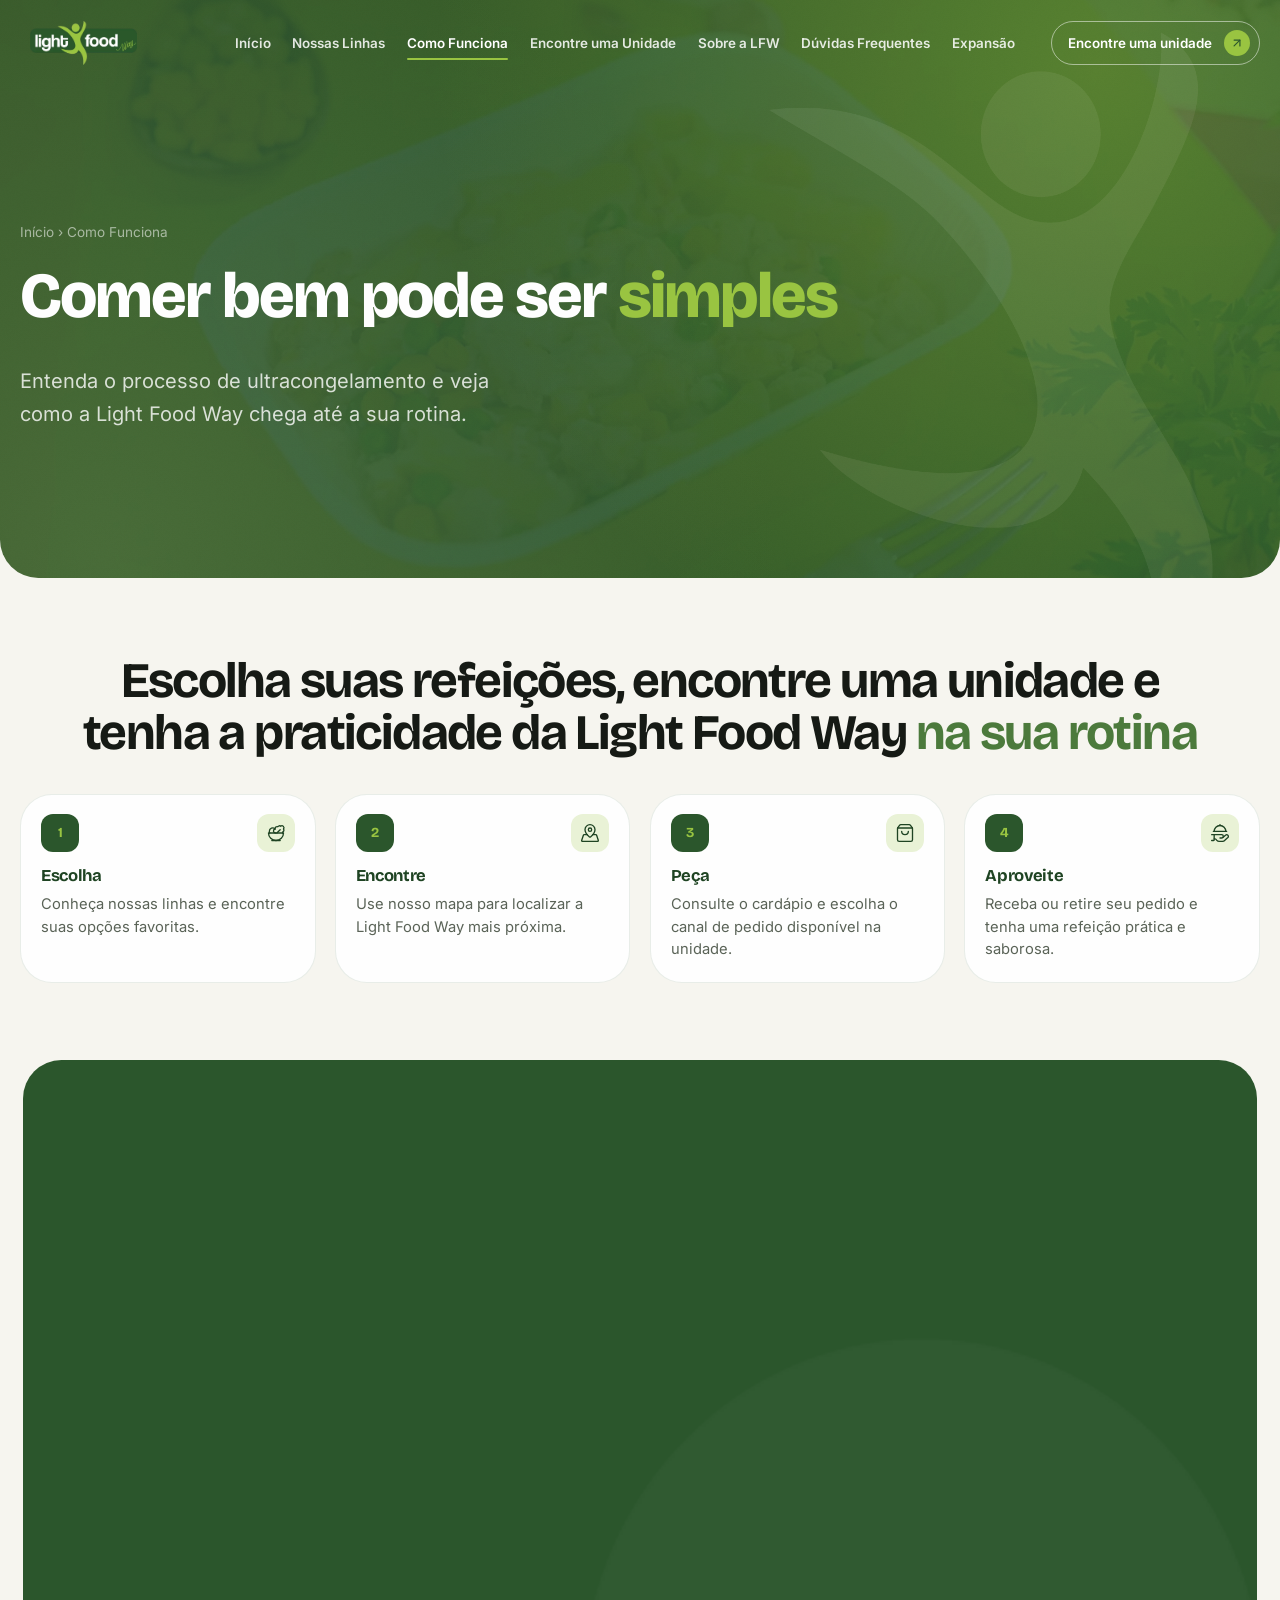
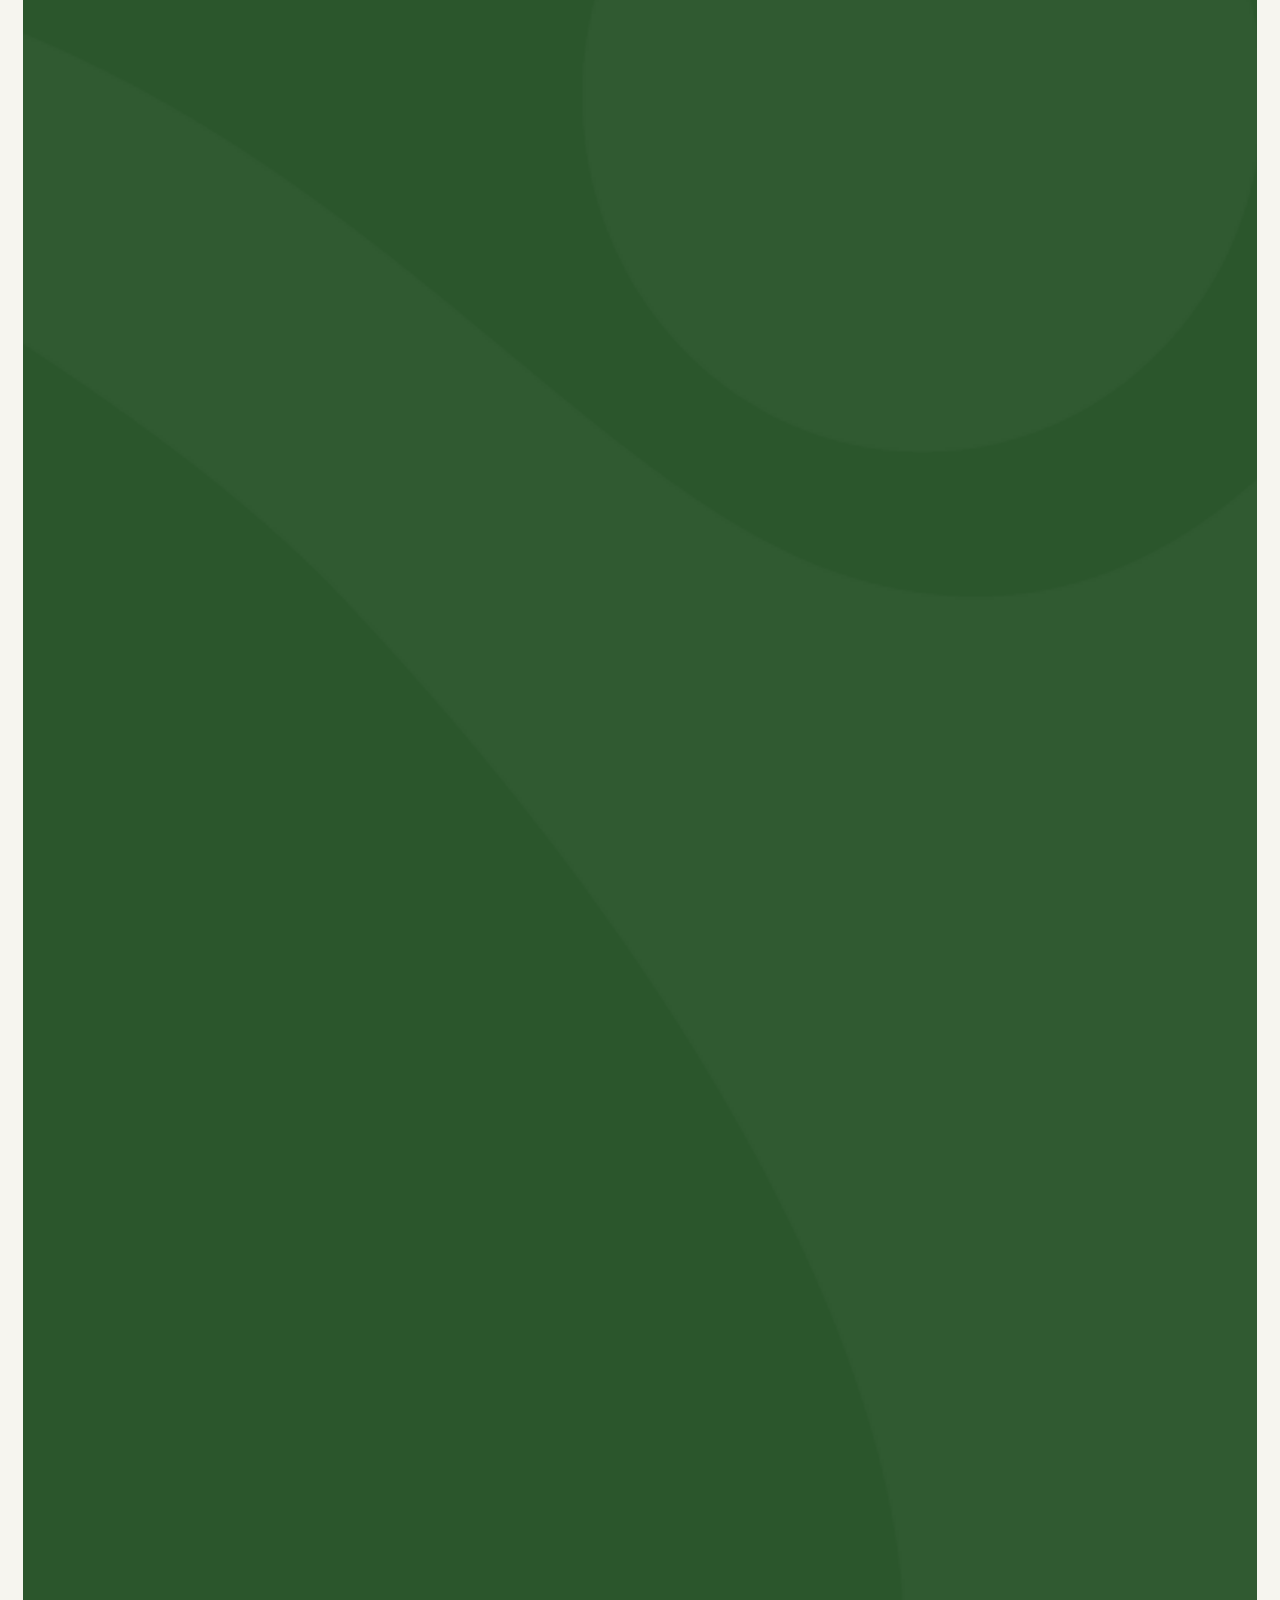
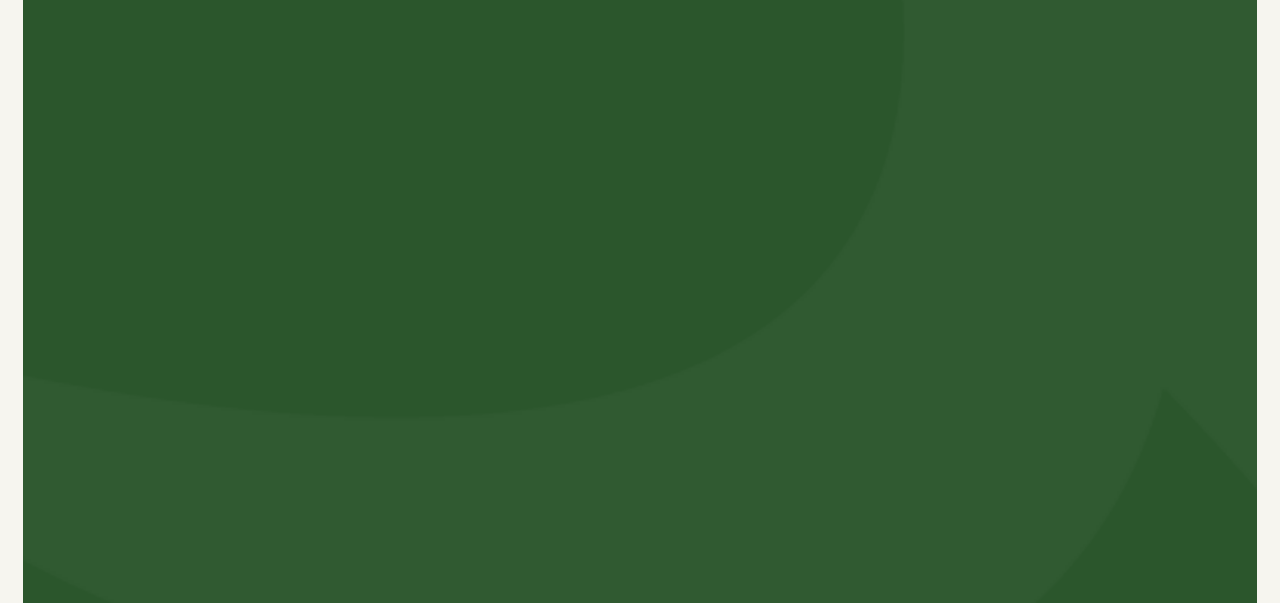
==== commit 86a26e09: "Menu: link para Expansão ao lado de Dúvidas Frequentes Co-Authored-By: Claude Opus 5.5 <noreply@anth" ====
--- a/como-funciona.html
+++ b/como-funciona.html
@@ -47,6 +47,7 @@
       <a href="unidades.html">Encontre uma Unidade</a>
       <a href="sobre.html">Sobre a LFW</a>
       <a href="faq.html">Dúvidas Frequentes</a>
+      <a href="expansao.html">Expansão</a>
     </nav>
 
     <a class="contact-pill" href="unidades.html">Encontre uma unidade
@@ -67,6 +68,7 @@
       <li><a href="unidades.html"><span class="mobile-nav__n" aria-hidden="true">04</span><span class="mobile-nav__txt">Encontre uma Unidade</span><span class="mobile-nav__seta" aria-hidden="true"><svg viewBox="0 0 24 24" fill="none" stroke="currentColor" stroke-width="2" stroke-linecap="round" stroke-linejoin="round" aria-hidden="true" focusable="false"><path d="M7 7h10v10"/><path d="M7 17 17 7"/></svg></span></a></li>
       <li><a href="sobre.html"><span class="mobile-nav__n" aria-hidden="true">05</span><span class="mobile-nav__txt">Sobre a LFW</span><span class="mobile-nav__seta" aria-hidden="true"><svg viewBox="0 0 24 24" fill="none" stroke="currentColor" stroke-width="2" stroke-linecap="round" stroke-linejoin="round" aria-hidden="true" focusable="false"><path d="M7 7h10v10"/><path d="M7 17 17 7"/></svg></span></a></li>
       <li><a href="faq.html"><span class="mobile-nav__n" aria-hidden="true">06</span><span class="mobile-nav__txt">Dúvidas Frequentes</span><span class="mobile-nav__seta" aria-hidden="true"><svg viewBox="0 0 24 24" fill="none" stroke="currentColor" stroke-width="2" stroke-linecap="round" stroke-linejoin="round" aria-hidden="true" focusable="false"><path d="M7 7h10v10"/><path d="M7 17 17 7"/></svg></span></a></li>
+      <li><a href="expansao.html"><span class="mobile-nav__n" aria-hidden="true">07</span><span class="mobile-nav__txt">Expansão</span><span class="mobile-nav__seta" aria-hidden="true"><svg viewBox="0 0 24 24" fill="none" stroke="currentColor" stroke-width="2" stroke-linecap="round" stroke-linejoin="round" aria-hidden="true" focusable="false"><path d="M7 7h10v10"/><path d="M7 17 17 7"/></svg></span></a></li>
     </ul>
     <div class="mobile-nav__base">
       <a class="btn btn--primario" href="unidades.html"><span class="btn-txt">Encontre uma unidade</span><span class="btn-fundo" aria-hidden="true"></span><span class="btn-txt btn-txt--fundo" aria-hidden="true">Encontre uma unidade</span><span class="btn-icone" aria-hidden="true"><svg class="btn-icone__sai" viewBox="0 0 24 24" fill="none" stroke="currentColor" stroke-width="2" stroke-linecap="round" stroke-linejoin="round" aria-hidden="true" focusable="false"><path d="M7 7h10v10"/><path d="M7 17 17 7"/></svg><svg class="btn-icone__entra" viewBox="0 0 24 24" fill="none" stroke="currentColor" stroke-width="2" stroke-linecap="round" stroke-linejoin="round" aria-hidden="true" focusable="false"><path d="M7 7h10v10"/><path d="M7 17 17 7"/></svg></span></a>
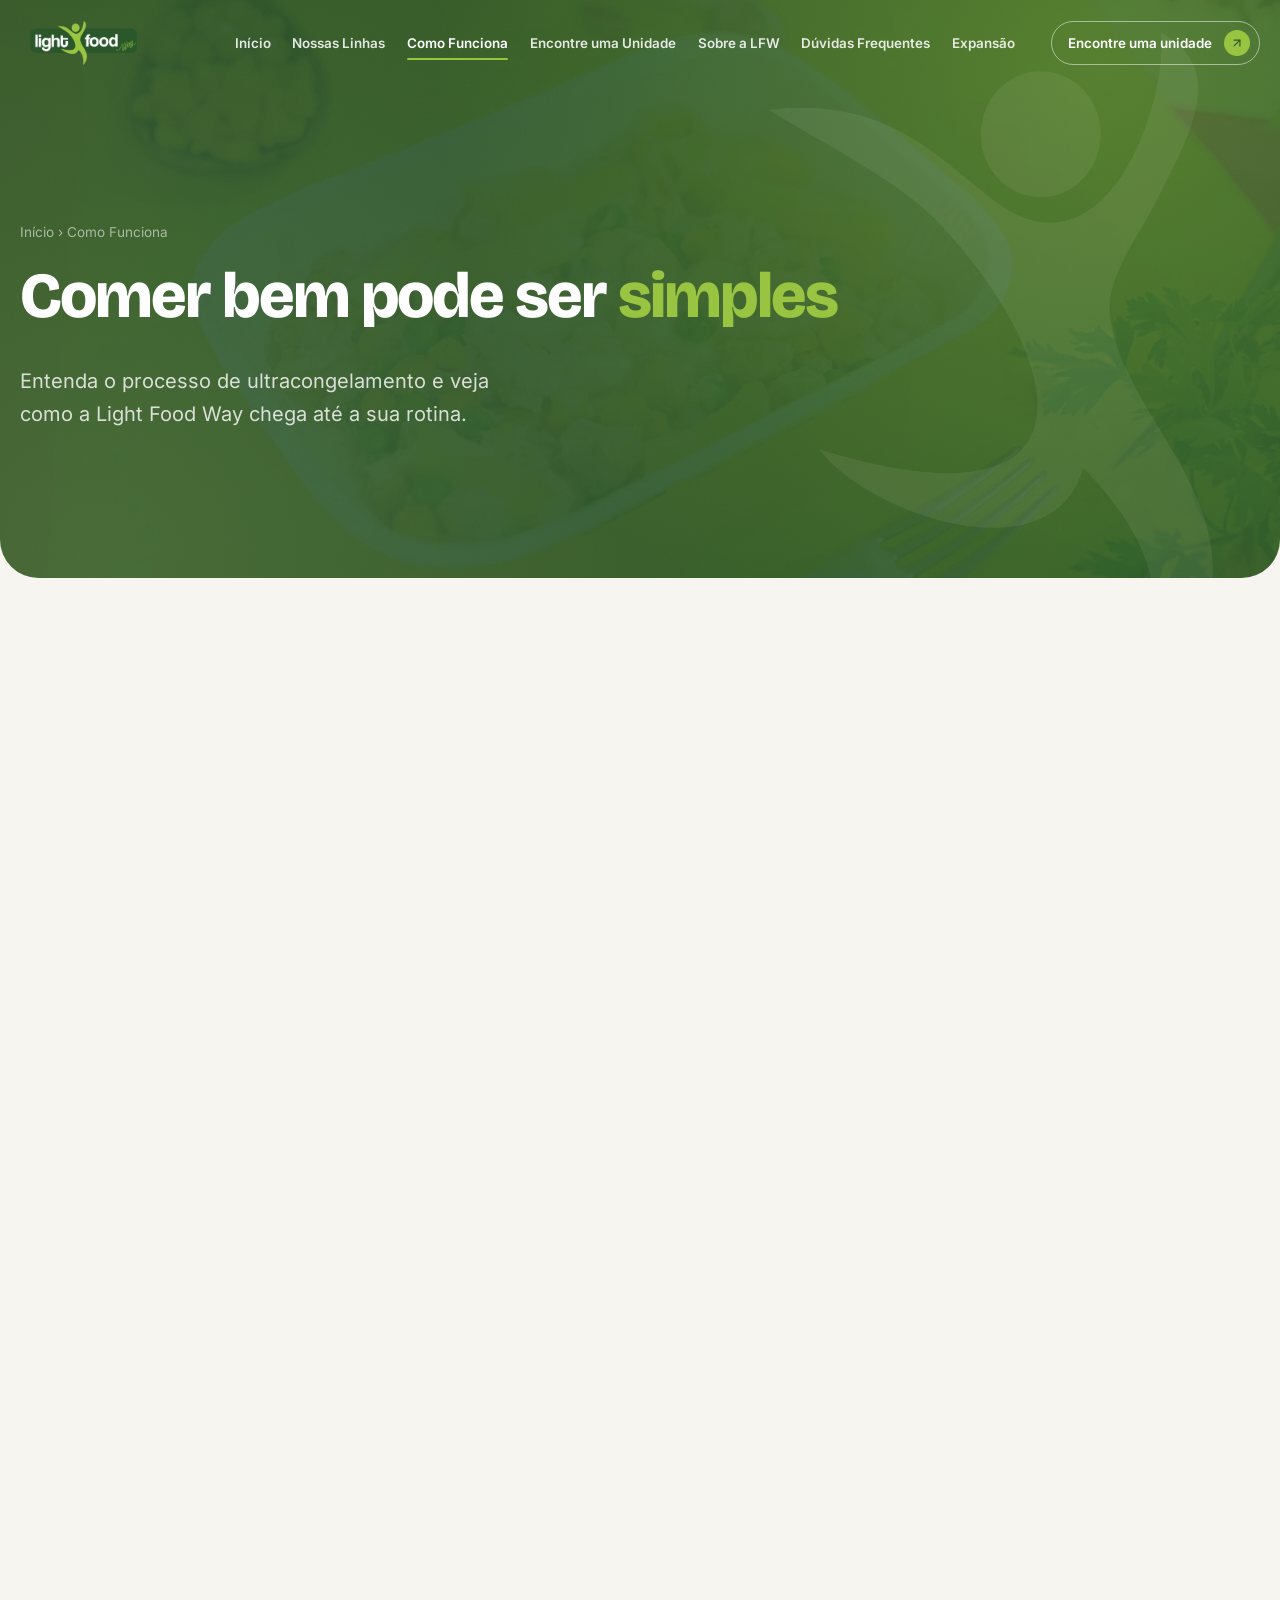
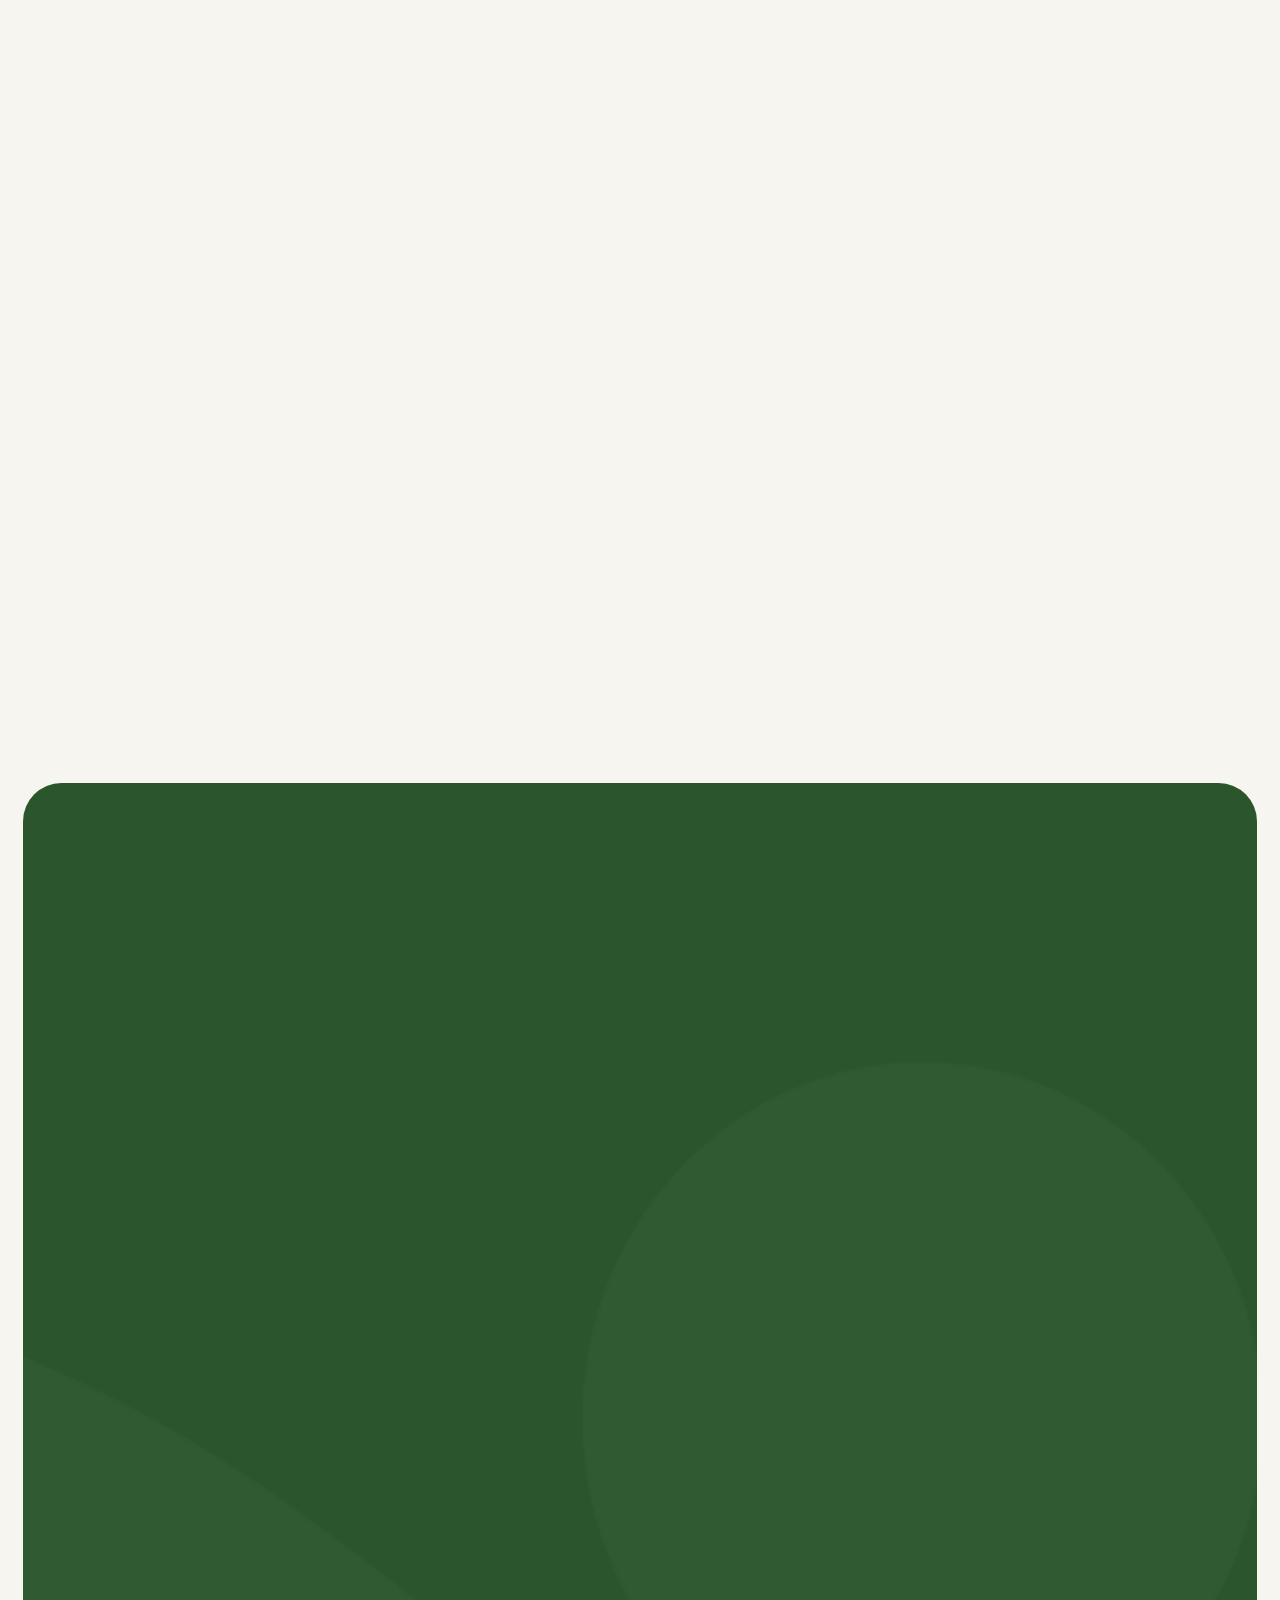
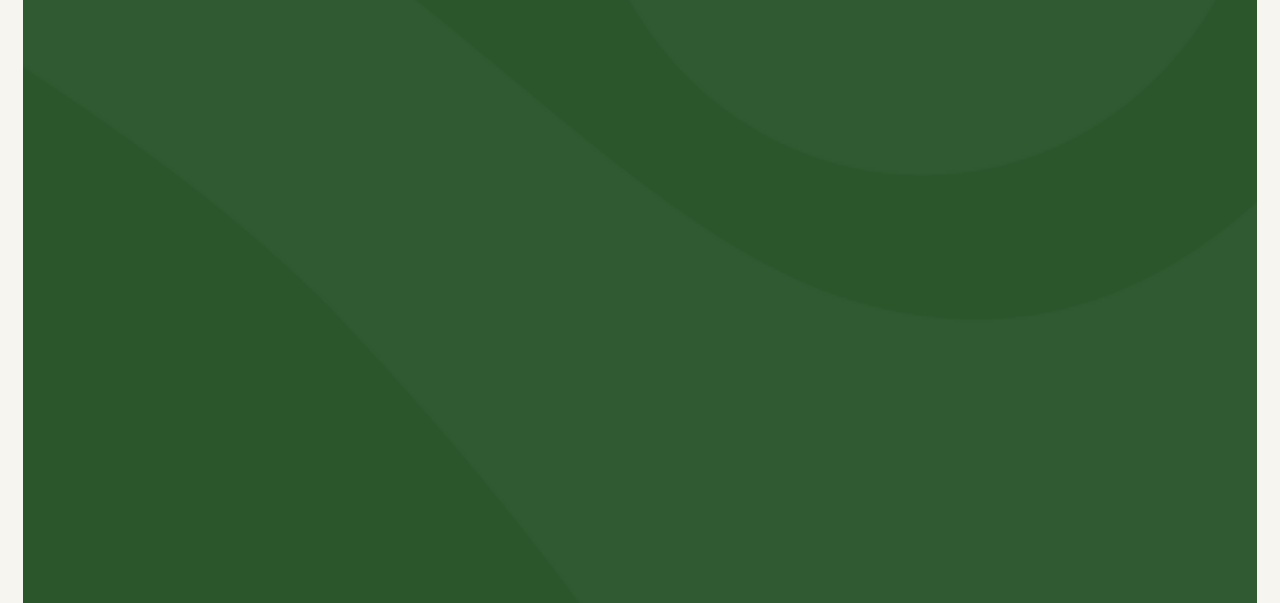
==== commit 4a2968c7: "Catálogos novos, Sucos detox e Doces separados de Salgados - Catálogos de Marmitas (52 páginas), Doc" ====
--- a/como-funciona.html
+++ b/como-funciona.html
@@ -27,7 +27,7 @@
 <link rel="apple-touch-icon" href="assets/img/apple-touch-icon.png?v=4">
 <link rel="preload" href="assets/fonts/inter-latin.woff2" as="font" type="font/woff2" crossorigin>
 <link rel="preload" href="assets/fonts/bricolage-grotesque-latin.woff2" as="font" type="font/woff2" crossorigin>
-<link rel="stylesheet" href="style.min.css?v=2026-10-09">
+<link rel="stylesheet" href="style.min.css?v=2026-10-14">
 <link rel="stylesheet" href="page-transitions.min.css?v=2026-09-22">
 <script type="speculationrules">{"prerender":[{"where":{"href_matches":"/*"},"eagerness":"moderate"}]}</script>
 </head>
--- a/style.min.css
+++ b/style.min.css
@@ -1,4 +1,7 @@
-@font-face{font-family:Inter;font-style:normal;font-weight:400 600;font-display:swap;src:url(assets/fonts/inter-latin.woff2) format("woff2")}@font-face{font-family:Bricolage Grotesque;font-style:normal;font-weight:600 800;font-display:swap;src:url(assets/fonts/bricolage-grotesque-latin.woff2) format("woff2")}:root{--branco:#FEFEFE;--lima:#99C441;--oliva:#6B8B61;--preto:#000000;--verde-900:#2B562C;--verde-800:#24461F;--verde-700:#1F4423;--verde-500:#4C7A3C;--lima-700:#6E9628;--lima-600:#7FA92F;--lima-300:#C2DE8D;--lima-100:#E9F2D6;--lima-50:#F3F8E9;--oliva-100:#E7EDE4;--creme:#F6F5EF;--creme-escuro:#EDEBE2;--grafite:#2E332C;--cinza-600:#5A6357;--cinza-400:#8B9386;--cinza-200:#D9DCD3;--cinza-100:#EDEFE9;--bg:var(--creme);--superficie:var(--branco);--texto:#161A15;--texto-suave:var(--cinza-600);--borda:rgba(43,86,44,.1);--borda-forte:rgba(43,86,44,.18);--font-display:"Bricolage Grotesque","Poppins","Segoe UI",system-ui,sans-serif;--font-body:"Inter","Segoe UI",system-ui,-apple-system,sans-serif;--fs-d1:clamp(2.3rem, 1.4rem + 3.4vw, 4rem);--fs-hero:clamp(2.35rem, 1.25rem + 4.4vw, 4.6rem);--fs-d2:clamp(1.85rem, 1.2rem + 2.6vw, 3.1rem);--fs-d3:clamp(1.2rem, 1.05rem + .7vw, 1.5rem);--fs-body:clamp(1rem, .97rem + .2vw, 1.08rem);--fs-lead:clamp(1.05rem, 1rem + .45vw, 1.25rem);--fs-mini:.78rem;--sec-y:clamp(2.75rem, 1.6rem + 4vw, 5.25rem);--gap:clamp(.9rem, .7rem + .75vw, 1.35rem);--inset:clamp(.65rem, 1.8vw, 1.5rem);--container:1240px;--container-narrow:780px;--r-xs:10px;--r-sm:14px;--r-md:22px;--r-lg:32px;--r-xl:clamp(24px, 3vw, 48px);--r-pill:999px;--sombra-xs:0 1px 2px rgba(43,86,44,.06);--sombra-sm:0 4px 16px rgba(43,86,44,.07);--sombra-md:0 14px 38px rgba(43,86,44,.11);--sombra-lg:0 28px 70px rgba(43,86,44,.17);--header-h:86px;--t:.3s cubic-bezier(.4,0,.2,1);--t-lento:.55s cubic-bezier(.2,.7,.3,1);--mola:cubic-bezier(.3,1.3,.5,1);--grao:url("data:image/svg+xml,%3Csvg xmlns='http://www.w3.org/2000/svg' width='140' height='140'%3E%3Cfilter id='n'%3E%3CfeTurbulence type='fractalNoise' baseFrequency='.85' numOctaves='3'/%3E%3C/filter%3E%3Crect width='140' height='140' filter='url(%23n)' opacity='.42'/%3E%3C/svg%3E")}*,*:before,*:after{box-sizing:border-box;-webkit-tap-highlight-color:transparent}html{-webkit-text-size-adjust:100%;scroll-behavior:smooth;scroll-padding-top:calc(var(--header-h) + 1.5rem);-webkit-tap-highlight-color:transparent}body{margin:0;font-family:var(--font-body);font-size:var(--fs-body);line-height:1.65;color:var(--texto);background:var(--bg);-webkit-font-smoothing:antialiased;text-rendering:optimizeLegibility;overflow-x:hidden}body.menu-aberto{overflow:hidden}img,picture,video,svg{max-width:100%;display:block}a{color:inherit;text-decoration:none}button{font:inherit;color:inherit;cursor:pointer;border:0;background:none;padding:0}ul,ol{margin:0;padding:0;list-style:none}blockquote{margin:0}p{margin:0 0 1rem}p:last-child{margin-bottom:0}code{font-family:ui-monospace,SFMono-Regular,Menlo,monospace;font-size:.9em;background:var(--lima-100);padding:.15em .45em;border-radius:6px}::selection{background:var(--lima);color:var(--verde-700)}a,button,input,textarea,select,summary{outline:none}:focus-visible{outline:3px solid var(--lima-700);outline-offset:3px;border-radius:6px}@supports (scrollbar-color: auto){html{scrollbar-color:var(--lima-300) transparent;scrollbar-width:thin}}h1,h2,h3,h4{font-family:var(--font-display);font-weight:700;line-height:1.06;letter-spacing:-.032em;margin:0 0 .55em;text-wrap:balance}h1{font-size:var(--fs-d1);font-weight:800}h2{font-size:var(--fs-d2)}h3{font-size:var(--fs-d3);line-height:1.2;letter-spacing:-.02em}h1 em,h2 em,h3 em{font-style:normal;color:var(--verde-500)}.secao--escura h1 em,.secao--escura h2 em,.cta-final h2 em,.hero em,.hero-pagina em{color:var(--lima)}.texto-destaque{font-size:var(--fs-lead);line-height:1.55;max-width:70ch;margin-inline:auto;text-align:center;color:#ffffffdb}.texto-destaque--claro{color:var(--texto);text-align:left;margin-inline:0;border-left:3px solid var(--lima);padding-left:1.25rem;font-weight:500}.container{width:min(100% - 2.5rem,var(--container));margin-inline:auto}.container--narrow{max-width:var(--container-narrow)}.secao{padding-block:var(--sec-y);position:relative}.secao--compacta{padding-block:clamp(2rem,1.25rem + 2.2vw,3.25rem)}@supports (content-visibility:auto){main>.secao,main>.home-story{content-visibility:auto;contain-intrinsic-size:auto 720px}main>.cta-final{contain-intrinsic-size:auto 430px}}.secao--alt,.secao--verde,.secao--escura,.cta-final{position:relative;overflow:hidden;border-radius:var(--r-xl);margin-inline:var(--inset)}.secao--alt{background:var(--superficie)}.secao--verde{background:var(--lima-50)}.secao--escura,.cta-final{background:var(--verde-900);color:var(--branco)}#ultracongelamento{background:url(assets/img/mascote-marca.webp?v=1) center top 3.5rem/auto max(125%,440px) no-repeat,var(--verde-900)}.cta-final{background:url(assets/img/pattern-claro.webp?v=4) center/cover no-repeat,var(--verde-900)}.secao--escura p,.cta-final p{color:#ffffffc7}.secao--escura:after,.cta-final:after{content:"";position:absolute;inset:0;background-image:var(--grao);opacity:.05;pointer-events:none;mix-blend-mode:overlay}.secao--verde:before,.secao--alt:before{content:"";position:absolute;width:min(52vw,520px);aspect-ratio:1;border-radius:50%;background:radial-gradient(circle,rgba(153,196,65,.16),transparent 72%);top:-30%;left:-18%;pointer-events:none}.secao--verde:after{content:"";position:absolute;width:min(40vw,380px);aspect-ratio:1;border-radius:50%;background:radial-gradient(circle,rgba(107,139,97,.13),transparent 72%);bottom:-26%;right:-12%;pointer-events:none}.cta-final:before{content:"";position:absolute;width:min(70vw,640px);aspect-ratio:1;border-radius:50%;background:radial-gradient(circle,rgba(153,196,65,.42),transparent 68%);top:-45%;right:-12%;pointer-events:none}.secao>.container{position:relative;z-index:1}.secao__head{max-width:none;margin-bottom:clamp(1.5rem,1rem + 1.4vw,2.25rem)}.secao__head--centro{margin-inline:auto;text-align:center}.secao__head--centro .secao__sub{margin-inline:auto}.secao__head--entre{max-width:none;display:flex;align-items:flex-end;justify-content:space-between;gap:2rem;flex-wrap:wrap}.secao__head--entre>div{max-width:none;flex:1 1 30rem}.secao__sub{font-size:var(--fs-lead);color:var(--texto-suave);margin:0;max-width:70ch;text-wrap:pretty}.secao__head--centro .secao__sub{max-width:58ch;margin-inline:auto;text-wrap:balance}.secao--escura .secao__sub,.cta-final .secao__sub{color:#ffffffbf}.grid{display:grid;gap:var(--gap)}.grid--2{grid-template-columns:repeat(auto-fit,minmax(min(100%,320px),1fr))}.grid--3{grid-template-columns:repeat(auto-fit,minmax(min(100%,290px),1fr))}.grid--3:not(.grid--trio){display:flex;flex-wrap:wrap;justify-content:center}.grid--3:not(.grid--trio){align-items:stretch}.grid--3:not(.grid--trio)>*{flex:0 1 100%;height:auto}@media (min-width:640px){.grid--3:not(.grid--trio)>*{flex-basis:calc((100% - var(--gap)) / 2)}}@media (min-width:1040px){.grid--3:not(.grid--trio)>*{flex-basis:calc((100% - var(--gap) * 3) / 4)}}.grid--4{grid-template-columns:1fr}.grid--4,.grid--linhas{grid-auto-rows:1fr}@media (min-width:640px){.grid--4{grid-template-columns:repeat(2,1fr)}}@media (min-width:1040px){.grid--4{grid-template-columns:repeat(4,1fr)}}.grid--trio{grid-template-columns:1fr}@media (min-width:560px){.grid--trio{grid-template-columns:repeat(2,1fr)}.grid--trio>:last-child{grid-column:1/-1}}@media (min-width:980px){.grid--trio{grid-template-columns:repeat(3,1fr)}.grid--trio>:last-child{grid-column:auto}}.grid--linhas{grid-template-columns:1fr}@media (min-width:640px){.grid--linhas{grid-template-columns:repeat(2,1fr)}}@media (min-width:1020px){.grid--linhas{grid-template-columns:repeat(3,1fr)}}.sr-only{position:absolute;width:1px;height:1px;padding:0;margin:-1px;overflow:hidden;clip:rect(0 0 0 0);white-space:nowrap;border:0}.pular-link{position:absolute;left:1rem;top:-70px;z-index:200;background:var(--verde-900);color:#fff;padding:.8rem 1.3rem;border-radius:0 0 var(--r-sm) var(--r-sm);transition:top var(--t)}.pular-link:focus{top:0}.texto-centro{text-align:center}@media (max-width:639px){.quebra-larga{display:none}}.icone{width:1.15em;height:1.15em;flex:none}.btn{--btn-circulo:32px;--btn-folga:8px;--btn-vao:.85rem;--btn-tempo:.45s;--btn-curva:cubic-bezier(.785,.135,.15,.86);--btn-janela:calc((100% - var(--btn-circulo)) / 2) var(--btn-folga) calc((100% - var(--btn-circulo)) / 2) calc(100% - var(--btn-folga) - var(--btn-circulo));position:relative;overflow:hidden;isolation:isolate;display:inline-flex;align-items:center;justify-content:space-between;gap:var(--btn-vao);max-width:100%;font-family:var(--font-body);font-weight:600;font-size:.95rem;letter-spacing:-.005em;line-height:1.25;padding:var(--btn-folga) var(--btn-folga) var(--btn-folga) 1.35rem;border:0;border-radius:var(--r-pill);background:var(--btn-bg);color:var(--btn-cor);box-shadow:inset 0 0 0 1.5px var(--btn-borda,transparent);text-align:left;transition:transform .2s ease}.btn--primario{--btn-bg:var(--lima);--btn-cor:var(--verde-800);--btn-cheio:var(--verde-900);--btn-cheio-txt:var(--lima);--btn-contorno:var(--lima)}.btn--secundario{--btn-bg:transparent;--btn-cor:var(--verde-800);--btn-borda:var(--borda-forte);--btn-cheio:var(--verde-900);--btn-cheio-txt:#fff;--btn-contorno:var(--verde-900)}.btn--fantasma{--btn-bg:transparent;--btn-cor:#fff;--btn-borda:rgba(255,255,255,.45);--btn-cheio:#fff;--btn-cheio-txt:var(--verde-900);--btn-contorno:#fff}.btn--grande{--btn-circulo:38px;--btn-folga:9px;font-size:1rem;padding-left:1.6rem}.btn--pequeno{--btn-circulo:28px;--btn-folga:6px;--btn-vao:.65rem;font-size:.88rem;padding-left:1.05rem}.btn--bloco{width:100%}.btn-txt{position:relative;z-index:1;text-wrap:balance}.btn-fundo{position:absolute;z-index:2;inset:var(--btn-janela);border-radius:var(--r-pill);background:var(--btn-cheio);box-shadow:inset 0 0 0 0 var(--btn-contorno);transition:inset var(--btn-tempo) var(--btn-curva),box-shadow .2s ease}.btn-txt--fundo{position:absolute;z-index:2;inset:0;display:flex;align-items:center;padding:inherit;padding-right:calc(var(--btn-folga) + var(--btn-circulo) + var(--btn-vao));color:var(--btn-cheio-txt);clip-path:inset(var(--btn-janela));transition:clip-path var(--btn-tempo) var(--btn-curva)}.btn-icone{position:relative;z-index:3;flex:none;width:var(--btn-circulo);height:var(--btn-circulo);border-radius:50%;overflow:hidden;background:var(--btn-cheio);color:var(--btn-cheio-txt)}.btn-icone svg{position:absolute;left:50%;top:50%;width:calc(var(--btn-circulo) * .48);height:calc(var(--btn-circulo) * .48);transition:transform var(--btn-tempo) var(--btn-curva)}.btn-icone__sai{transform:translate(-50%,-50%)}.btn-icone__entra{transform:translate(-170%,-50%) scale(0)}.btn:hover{transform:translateY(-2px)}.btn:active{transform:none}.btn:is(:hover,:focus-visible,.is-pressionado) .btn-fundo{inset:0;box-shadow:inset 0 0 0 2px var(--btn-contorno)}.btn:is(:hover,:focus-visible,.is-pressionado) .btn-txt--fundo{clip-path:inset(0 0 0 0)}.btn:is(:hover,:focus-visible,.is-pressionado) .btn-icone__sai{transform:translate(70%,-50%) scale(0)}.btn:is(:hover,:focus-visible,.is-pressionado) .btn-icone__entra{transform:translate(-50%,-50%)}.btn--texto{--btn-bg:transparent;--btn-cor:var(--grafite);padding:.6rem .4rem;font-weight:500}.btn--texto:hover{color:var(--verde-700);transform:none}.link-seta{display:inline-flex;align-items:center;gap:.45rem;font-weight:600;font-size:.94rem;color:var(--verde-700)}.link-seta .icone{transition:transform var(--t)}.link-seta:hover .icone{transform:translate(4px)}.link-seta--claro{color:var(--lima)}.bolha-seta{width:34px;height:34px;flex:none;border-radius:50%;display:grid;place-items:center;background:var(--lima-100);color:var(--verde-700);transition:background var(--t),color var(--t),transform var(--t)}.acoes{display:flex;flex-wrap:wrap;gap:.85rem;margin-top:1.5rem}.acoes--centro{justify-content:center}.header{--ilha-lado:max(20px, calc((100% - var(--container)) / 2));--ilha-curva:cubic-bezier(.4,0,.2,1);--menu-lado:max(24px, calc((100% - 680px)/2) );position:fixed;inset:0 0 auto;z-index:100;color:#fff;transition:top .38s var(--ilha-curva),color .3s ease}.header:before{content:"";position:absolute;inset:0;pointer-events:none;border-radius:0;opacity:0;background:linear-gradient(180deg,rgba(255,255,255,.55),transparent 58%),rgba(255,255,255,.68);backdrop-filter:blur(24px) saturate(160%);-webkit-backdrop-filter:blur(24px) saturate(160%);box-shadow:inset 0 0 0 1px rgba(43,86,44,.14),inset 0 1px 0 rgba(255,255,255,.95),inset 0 -1px 0 rgba(22,44,23,.05),0 20px 44px -24px rgba(22,44,23,.34),0 2px 9px -4px rgba(22,44,23,.14);transition:inset .38s var(--ilha-curva),border-radius .38s var(--ilha-curva),opacity .3s ease}.header.is-scrolled{top:12px;color:var(--verde-800)}.header.is-scrolled:before{inset:0 var(--ilha-lado);border-radius:var(--r-pill);opacity:1}.header .nav-wrap{position:relative;z-index:2;width:100%;margin-inline:0;height:var(--header-h);padding-inline:calc(var(--ilha-lado) + 10px) var(--ilha-lado);display:flex;align-items:center;gap:clamp(1rem,1.8vw,1.6rem);transition:height .38s var(--ilha-curva),padding .38s var(--ilha-curva)}.header.is-scrolled .nav-wrap{height:74px;--ilha-btn: 15px ;padding-inline:calc(var(--ilha-lado) + 26px) calc(var(--ilha-lado) + var(--ilha-btn))}.logo{display:inline-flex;align-items:center;flex:none}.logo__img{height:44px;width:auto;transition:height .38s var(--ilha-curva)}.header.is-scrolled .logo__img{height:38px}.rodape .logo__img{height:46px}.desktop-nav{margin-left:auto;display:flex;align-items:center;gap:clamp(1rem,1.7vw,1.9rem);font-size:.84rem;font-weight:600}.desktop-nav a{position:relative;opacity:.86;padding-block:12px;white-space:nowrap;transition:opacity .2s ease}.desktop-nav a:hover,.desktop-nav a[aria-current=page]{opacity:1}.desktop-nav a:after{content:"";position:absolute;left:0;right:0;bottom:6px;height:2px;border-radius:2px;background:var(--lima);transform:scaleX(0);transform-origin:right;transition:transform .35s cubic-bezier(.2,.7,.3,1)}.desktop-nav a:hover:after,.desktop-nav a[aria-current=page]:after{transform:scaleX(1);transform-origin:left}.header.is-scrolled .desktop-nav a:after{background:var(--lima-600)}.contact-pill{margin-left:clamp(.25rem,1vw,1rem);flex:none;display:inline-flex;align-items:center;gap:12px;border:1px solid rgba(255,255,255,.5);padding:8px 9px 8px 16px;border-radius:var(--r-pill);font-size:.84rem;font-weight:600;white-space:nowrap;transition:border-color .3s ease}.contact-pill:hover{border-color:var(--lima)}.header.is-scrolled .contact-pill{border-color:#2b562c4d}.header.is-scrolled .contact-pill:hover{border-color:var(--lima-600)}.contact-pill span{width:26px;height:26px;border-radius:50%;display:grid;place-items:center;background:var(--lima);color:var(--verde-900)}.contact-pill svg{width:14px;height:14px}.menu-btn{display:none;position:relative;flex:none;width:44px;height:44px;padding:0;border-radius:50%;border:1px solid rgba(255,255,255,.28);background:#ffffff1a;color:inherit;transition:background .25s ease,border-color .25s ease,color .25s ease,transform .18s ease}.header.is-scrolled .menu-btn{border-color:#2b562c3d;background:#2b562c0f}.menu-btn__linhas{position:absolute;left:50%;top:50%;width:18px;height:11px;transform:translate(-50%,-50%)}.menu-btn__linhas span{position:absolute;left:0;width:100%;height:1.8px;border-radius:2px;background:currentColor;transition:transform .28s ease,opacity .18s ease}.menu-btn__linhas span:nth-child(1){top:0}.menu-btn__linhas span:nth-child(2){top:4.6px}.menu-btn__linhas span:nth-child(3){top:9.2px}.menu-btn[aria-expanded=true] .menu-btn__linhas span:nth-child(1){transform:translateY(4.6px) rotate(45deg)}.menu-btn[aria-expanded=true] .menu-btn__linhas span:nth-child(2){opacity:0}.menu-btn[aria-expanded=true] .menu-btn__linhas span:nth-child(3){transform:translateY(-4.6px) rotate(-45deg)}@media (hover:hover){.menu-btn:hover{border-color:var(--lima);color:var(--lima)}}.menu-btn:active{transform:scale(.95)}.header.menu-aberto:before{opacity:0}.header.menu-aberto{top:0;color:#fff}.header.menu-aberto .menu-btn{border-color:#ffffff47;background:#ffffff1a}.header.menu-aberto .nav-wrap{height:var(--header-h);padding-inline:var(--menu-lado)}.mobile-nav{display:none}@media (max-width:1180px){.desktop-nav,.contact-pill{display:none}.menu-btn{display:block;margin-left:auto}.cta-mobile{display:block}.mobile-nav{position:fixed;inset:0;z-index:1;display:flex;flex-direction:column;padding:calc(var(--header-h) + 16px) var(--menu-lado) calc(28px + env(safe-area-inset-bottom));background:linear-gradient(155deg,var(--verde-900) 0%,var(--verde-700) 54%,#132A16 100%);color:#fff;overflow-y:auto;overscroll-behavior:contain;opacity:0;visibility:hidden;transition:opacity .26s ease,visibility 0s linear .26s}.mobile-nav.is-aberto{opacity:1;visibility:visible;transition:opacity .26s ease,visibility 0s}.mobile-nav__lista{position:relative;margin-block:auto}.mobile-nav__lista:before,.mobile-nav__lista li:after{content:"";position:absolute;left:0;right:0;height:1px;background:#ffffff24}.mobile-nav__lista:before{top:0}.mobile-nav__lista li{position:relative}.mobile-nav__lista li:after{bottom:0}.mobile-nav__lista a{display:grid;grid-template-columns:36px 1fr 46px;align-items:center;gap:10px;min-height:clamp(58px,9.5vh,80px);padding-block:10px;font-family:var(--font-display);font-size:clamp(24px,6.4vw,36px);font-weight:700;letter-spacing:-.035em;line-height:1.05}.mobile-nav__n{align-self:start;padding-top:.55em;font-family:var(--font-body);font-size:12px;font-weight:700;letter-spacing:.12em;color:var(--lima)}.mobile-nav__txt{transition:color .2s ease}.mobile-nav__lista a[aria-current=page] .mobile-nav__txt{color:var(--lima)}.mobile-nav__seta{width:46px;height:46px;border-radius:50%;display:grid;place-items:center;border:1px solid rgba(255,255,255,.22);transition:background .25s ease,border-color .25s ease,color .25s ease}.mobile-nav__seta svg{width:18px;height:18px}.mobile-nav__lista a:is(:focus-visible,:active) .mobile-nav__txt{color:var(--lima)}.mobile-nav__lista a:is(:focus-visible,:active) .mobile-nav__seta{background:var(--lima);border-color:var(--lima);color:var(--verde-900)}@media (hover:hover){.mobile-nav__lista a:hover .mobile-nav__txt{color:var(--lima)}.mobile-nav__lista a:hover .mobile-nav__seta{background:var(--lima);border-color:var(--lima);color:var(--verde-900)}}.mobile-nav__base{padding-top:28px;display:grid;gap:12px}.mobile-nav__base .btn{width:100%}}.cta-mobile{display:none;position:fixed;left:0;right:0;bottom:0;z-index:90;padding:.7rem 1rem calc(.7rem + env(safe-area-inset-bottom));background:#f6f5eff0;backdrop-filter:blur(12px);border-top:1px solid var(--borda)}@supports (transition-timing-function:linear(0,1)){:root{--mola:linear(0,.053,.177,.332,.492,.638,.762,.86,.933,.984,1.017,1.035,1.042,1.043,1.039,1.033,1.026,1.019,1.013,1.008,1.005,1.002,1)}}.hero{position:relative;isolation:isolate;margin:0;border-radius:0 0 var(--r-xl) var(--r-xl);overflow:hidden;background:var(--verde-900);color:var(--branco)}.hero__fundo{position:absolute;inset:0;z-index:-1;background:var(--verde-900) center/cover no-repeat}.hero__fundo:after{content:"";position:absolute;inset:0;background:radial-gradient(ellipse 75% 85% at 50% 42%,#162c17f2,#162c17e0,#162c17ad)}.hero__conteudo{display:flex;flex-direction:column;align-items:center;text-align:center;gap:clamp(1.25rem,.9rem + 1.1vw,1.9rem);padding-block:calc(var(--header-h) + clamp(1.75rem,1.1rem + 3vw,3.25rem)) clamp(1.75rem,1.2rem + 2vw,3rem)}.hero__slides{display:grid;grid-template-columns:minmax(0,1fr);grid-template-rows:auto auto auto;width:100%;justify-items:center}.slide{grid-column:1;grid-row:1/-1;display:grid;grid-template-rows:subgrid;justify-items:center;width:100%;visibility:hidden;pointer-events:none}.slide.is-ativo{visibility:visible;pointer-events:auto}.slide.is-saindo{visibility:visible}.slide__titulo{align-self:end;width:100%;margin:0;font-family:var(--font-display);font-size:var(--fs-hero);font-weight:800;line-height:1.02;letter-spacing:-.04em;text-wrap:balance}.slide__titulo em{font-style:normal}.slide__mascara{display:block;overflow:clip;padding-block:.08em .12em;margin-block:-.08em -.12em}.slide__giro{display:block;transform:translateY(110%)}.hero[data-direcao=tras] .slide__giro{transform:translateY(-110%)}.slide.is-ativo .slide__giro{transform:none;transition:transform 1.1s var(--mola) .34s}.slide.is-ativo .slide__mascara+.slide__mascara .slide__giro{transition-delay:.43s}.slide.is-saindo .slide__giro{transform:translateY(-110%);transition:transform .36s cubic-bezier(.55,0,.8,.2)}.hero[data-direcao=tras] .slide.is-saindo .slide__giro{transform:translateY(110%)}.slide__texto{align-self:start;max-width:70ch;margin:clamp(.9rem,.7rem + .6vw,1.35rem) 0 0;font-size:var(--fs-lead);color:#ffffffd1;text-wrap:pretty}.slide .acoes{align-self:start;justify-content:center;margin-top:clamp(1.25rem,1rem + .8vw,1.75rem)}.slide__texto,.slide .acoes{opacity:0;transform:translateY(10px);transition:opacity .25s ease,transform .25s ease}.slide.is-ativo .slide__texto,.slide.is-ativo .acoes{opacity:1;transform:none;transition:opacity .6s ease .5s,transform .9s var(--mola) .5s}.slide.is-ativo .acoes{transition-delay:.58s}.hero__controles{display:flex;align-items:center;justify-content:center;gap:.5rem}.hero__seta{width:44px;height:44px;flex:none;border-radius:50%;display:grid;place-items:center;color:#fff;background:#ffffff1a;border:1px solid rgba(255,255,255,.26);transition:background var(--t),border-color var(--t),transform var(--t)}.hero__seta:hover{background:#ffffff38;border-color:#ffffff73}.hero__seta:active{transform:scale(.94)}.hero__seta .icone{width:20px;height:20px}.hero__seta[data-prev] .icone{transform:rotate(180deg)}.hero__pontos{display:flex;align-items:center;gap:.15rem}.hero__ponto{height:40px;min-width:28px;display:grid;place-items:center;border-radius:var(--r-pill)}.hero__ponto:before{content:"";width:8px;height:8px;border-radius:var(--r-pill);background:#ffffff59;transition:width var(--t),background var(--t)}.hero__ponto:hover:before{background:#fff9}.hero__ponto.is-ativo:before{width:28px;background:var(--lima)}.faixa{margin:var(--inset);border-radius:var(--r-pill);overflow:hidden;background:var(--verde-900);color:var(--lima)}.home-hero>.faixa{position:relative;z-index:2;margin:0;border-top:1px solid rgba(255,255,255,.12);border-radius:0;background:#162c17eb}.hero>.faixa{position:relative;z-index:4;margin:0;border-top:1px solid rgba(255,255,255,.12);border-radius:0;background:#162c17eb}.faixa__inner{display:flex;gap:2.5rem;padding-block:1rem;white-space:nowrap;width:max-content;will-change:transform;animation:desliza 28s linear infinite}.faixa__item{font-family:var(--font-display);font-weight:600;font-size:.82rem;letter-spacing:.18em;text-transform:uppercase;display:flex;align-items:center;gap:2.5rem}.faixa__item:after{content:"";width:6px;height:6px;border-radius:50%;background:var(--lima);opacity:.55}@keyframes desliza{0%{transform:translateZ(0)}to{transform:translate3d(calc(-50% - 1.25rem),0,0)}}.hero-pagina{position:relative;overflow:hidden;margin:0;border-radius:0 0 var(--r-xl) var(--r-xl);padding-block:calc(var(--header-h) + clamp(1.75rem,1.1rem + 2.6vw,3rem)) clamp(2.25rem,1.5rem + 2.8vw,3.75rem);color:var(--branco);background:radial-gradient(circle at 86% 12%,rgba(153,196,65,.32),transparent 55%),radial-gradient(circle at 8% 96%,rgba(107,139,97,.3),transparent 52%),var(--verde-900)}.hero-pagina:after{content:"";position:absolute;inset:0;background-image:var(--grao);opacity:.05;pointer-events:none;mix-blend-mode:overlay}.hero-pagina .container{position:relative;z-index:1}.hero-pagina{display:flex;flex-direction:column;justify-content:center;min-height:calc(var(--header-h) + clamp(1.75rem,1.1rem + 2.6vw,3rem) + clamp(2.25rem,1.5rem + 2.8vw,3.75rem) + clamp(240px,30vw,410px))}.hero-pagina--foto:before{content:"";position:absolute;inset:0;pointer-events:none;background:var(--capa-secao) center/cover no-repeat;opacity:.06}.hero-pagina--sobre{--capa-secao:url(assets/img/capas/sobre-hero.webp)}.hero-pagina--unidades{--capa-secao:url(assets/img/capas/unidades-hero.webp)}.hero-pagina--como-funciona{--capa-secao:url(assets/img/capas/como-funciona-hero.webp)}.hero-pagina--faq{--capa-secao:url(assets/img/capas/faq-hero.webp)}.hero-pagina--linhas{--capa-secao:url(assets/img/banners/embalagens-900.webp)}.hero-pagina--como-funciona,.hero-pagina--unidades,.hero-pagina--sobre,.hero-pagina--faq{background:url(assets/img/mascote-marca-hero.webp?v=1) right 8% top 2rem/auto 115% no-repeat,radial-gradient(circle at 86% 12%,rgba(153,196,65,.32),transparent 55%),radial-gradient(circle at 8% 96%,rgba(107,139,97,.3),transparent 52%),var(--verde-900)}.hero-pagina h1{max-width:none}.hero-pagina p{color:#fffc;font-size:var(--fs-lead);max-width:62ch;text-wrap:balance}.migalhas{font-size:.85rem;color:#ffffff8c;margin-bottom:1.1rem}.hero-pagina--capa .container{display:grid;grid-template-columns:minmax(0,1fr) clamp(240px,30vw,410px);gap:clamp(1.5rem,3vw,3rem);align-items:center}.hero-pagina--capa h1{font-size:clamp(2.6rem,1.4rem + 3.8vw,4.8rem);max-width:13ch}.hero-pagina--capa p{max-width:42ch}.hero-pagina__capa{margin:0;position:relative}.hero-pagina__capa img{display:block;width:100%;height:auto;border-radius:var(--r-lg);box-shadow:0 26px 56px #00000057;outline:1px solid rgba(255,255,255,.16);outline-offset:-1px}@media (max-width:860px){.hero-pagina--capa .container{grid-template-columns:1fr}.hero-pagina__capa img{width:min(340px,80%);margin-inline:auto}}.migalhas a{transition:color var(--t)}.migalhas a:hover{color:var(--lima)}.card{position:relative;display:flex;flex-direction:column;height:100%;background:var(--superficie);border:1px solid var(--borda);border-radius:var(--r-lg);padding:clamp(1.2rem,1rem + .6vw,1.6rem);transition:transform var(--t),box-shadow var(--t),border-color var(--t)}.card:hover{transform:translateY(-4px);box-shadow:var(--sombra-md);border-color:var(--lima-300)}.card__icone{width:54px;height:54px;border-radius:18px;display:grid;place-items:center;background:var(--lima-100);color:var(--verde-700);margin-bottom:.9rem;transition:background var(--t),color var(--t)}.card__icone .icone{width:26px;height:26px}.card:hover .card__icone{background:var(--lima);color:var(--verde-800)}.card h3{margin-bottom:.45rem}.card p{color:var(--texto-suave);font-size:.97rem;margin:0}.card--marca{--card-green-start:#42794A;--card-green-middle:#2F6338;--card-green-end:#193F26;position:relative;isolation:isolate;overflow:hidden;background:var(--card-green-middle);border-color:#315f35;color:var(--branco)}.card--marca:before{content:"";position:absolute;z-index:-2;top:0;left:0;width:200%;height:200%;pointer-events:none;background:linear-gradient(135deg,var(--card-green-start),var(--card-green-middle) 54%,var(--card-green-end));transform:translate3d(0,-22.5%,0);animation:lfw-fluxo-marca 14s ease-in-out infinite alternate}.card--marca:after{content:"";position:absolute;z-index:-1;inset:0;pointer-events:none;background:radial-gradient(circle at 18% 12%,rgba(223,247,188,.18),transparent 42%)}@keyframes lfw-fluxo-marca{to{transform:translate3d(-50%,-27.5%,0)}}.card--marca p{color:#ffffffc7}.card--marca .card__icone{background:#ffffff1f;color:var(--lima)}.card--marca:hover .card__icone{background:var(--lima);color:var(--verde-800)}@keyframes green-card-flow{0%{background-position:0% 0%,0% 45%}to{background-position:100% 35%,100% 55%}}.bento{display:grid;gap:var(--gap);grid-template-columns:1fr}@media (min-width:720px){.bento{grid-template-columns:repeat(2,1fr)}}@media (min-width:1040px){.bento{grid-template-columns:repeat(3,1fr)}}.linha-card{background:var(--superficie);border:1px solid var(--borda);border-radius:var(--r-lg);overflow:hidden;height:100%;min-width:0;transition:transform var(--t),box-shadow var(--t),border-color var(--t)}.linha-card:hover{transform:translateY(-5px);box-shadow:var(--sombra-md);border-color:var(--lima-300)}.linha-card__link{display:flex;flex-direction:column;height:100%}.linha-card__foto{position:relative;width:100%;aspect-ratio:4/3;overflow:hidden;flex:none;background:linear-gradient(140deg,var(--lima-100),var(--oliva-100))}.linha-card__foto img{display:block;width:100%;height:100%;object-fit:cover;object-position:center;transition:transform var(--t-lento)}.linha-card:hover .linha-card__foto img{transform:scale(1.06)}.linha-card__foto.sem-foto:after{content:"Light Food Way";position:absolute;inset:0;display:grid;place-items:center;font-family:var(--font-display);font-weight:700;font-size:.9rem;letter-spacing:.14em;text-transform:uppercase;color:#2b562c47}.linha-card__etiqueta{position:absolute;top:.9rem;left:.9rem;z-index:1;font-size:var(--fs-mini);font-weight:600;letter-spacing:.1em;text-transform:uppercase;background:#fefefeeb;color:var(--verde-700);padding:.35rem .75rem;border-radius:var(--r-pill);backdrop-filter:blur(4px)}.linha-card__corpo{padding:1.15rem 1.25rem 1.25rem;display:flex;flex-direction:column;gap:.5rem;flex:1}.linha-card__corpo h3{margin:0}.linha-card__corpo p{color:var(--texto-suave);font-size:.94rem;flex:1;margin:0}.linha-card__cta{display:flex;align-items:center;justify-content:space-between;gap:.75rem;margin-top:.6rem;font-weight:600;font-size:.92rem;color:var(--verde-700)}.linha-card:hover .bolha-seta{background:var(--lima);transform:translate(3px)}.grid--4 .linha-card,.grid--linhas .linha-card,.grid--4 .linha-card:hover,.grid--linhas .linha-card:hover{box-shadow:none}.linha-card__foto{cursor:zoom-in}.galeria-controles[hidden]{display:none}.galeria-controles{display:none;align-items:center;justify-content:flex-end;gap:.55rem;margin-bottom:1rem}.galeria-seta{width:44px;height:44px;display:grid;place-items:center;flex:none;color:var(--verde-800);background:var(--lima-100);border:1px solid var(--lima-300);border-radius:50%;transition:background var(--t),transform var(--t),border-color var(--t)}.galeria-seta:hover{background:var(--lima);border-color:var(--lima);transform:translateY(-2px)}.galeria-seta:active{transform:none}.galeria-seta .icone{width:20px;height:20px}.galeria-seta--anterior .icone{transform:rotate(180deg)}.galeria-modal{position:fixed;inset:0;z-index:300;display:grid;place-items:center;padding:clamp(1rem,3vw,2rem);background:#0f1c0feb;backdrop-filter:blur(10px);-webkit-backdrop-filter:blur(10px)}.galeria-modal[hidden]{display:none}.galeria-modal__figura{margin:0;display:grid;place-items:center;gap:.8rem;max-width:min(1100px,100%)}.galeria-modal__imagem{width:auto;height:auto;max-width:100%;max-height:min(78dvh,820px);object-fit:contain;border-radius:var(--r-md)}.galeria-modal__legenda{color:#fff;text-align:center;font-size:.95rem;line-height:1.45}.galeria-modal__contador{display:block;color:var(--lima-300);font-size:.8rem;margin-top:.2rem}.galeria-modal__fechar,.galeria-modal__seta{position:absolute;width:48px;height:48px;display:grid;place-items:center;color:#fff;background:#ffffff1f;border:1px solid rgba(255,255,255,.3);border-radius:50%;transition:background var(--t),transform var(--t)}.galeria-modal__fechar:hover,.galeria-modal__seta:hover{background:var(--lima);color:var(--verde-900);transform:scale(1.05)}.galeria-modal__fechar{top:max(1rem,env(safe-area-inset-top));right:max(1rem,env(safe-area-inset-right))}.galeria-modal__seta{top:50%;transform:translateY(-50%)}.galeria-modal__seta:hover{transform:translateY(-50%) scale(1.05)}.galeria-modal__seta--anterior{left:max(1rem,env(safe-area-inset-left))}.galeria-modal__seta--proxima{right:max(1rem,env(safe-area-inset-right))}.galeria-modal__seta--anterior .icone{transform:rotate(180deg)}body.modal-aberto{overflow:hidden}@media (max-width:639px){.galeria-controles{display:flex}.grid--4.galeria-mobile,.grid--linhas.galeria-mobile{display:flex;align-items:stretch;overflow-x:auto;overflow-y:hidden;grid-auto-rows:auto;scroll-snap-type:x mandatory;scroll-behavior:smooth;overscroll-behavior-x:contain;scrollbar-width:none;padding-bottom:.25rem}.galeria-mobile::-webkit-scrollbar{display:none}.galeria-mobile>.linha-card:not([hidden]){flex:0 0 min(86%,360px);height:auto;scroll-snap-align:start}.galeria-modal{padding-inline:4.25rem}.galeria-modal__imagem{max-height:72dvh;border-radius:var(--r-sm)}.galeria-modal__seta{width:44px;height:44px}}.filtros{display:flex;flex-wrap:wrap;gap:.5rem;margin-bottom:1.5rem}.filtro{font-size:.88rem;font-weight:500;padding:.6rem 1.15rem;border-radius:var(--r-pill);border:1px solid var(--borda-forte);color:var(--grafite);background:var(--superficie);transition:var(--t)}.filtro:hover{border-color:var(--lima-600);color:var(--verde-700)}.filtro.is-ativo{background:var(--verde-900);border-color:var(--verde-900);color:var(--branco);font-weight:600}.processo{display:grid;gap:1rem;grid-template-columns:1fr;margin-top:2rem}@media (min-width:600px){.processo{grid-template-columns:repeat(2,1fr)}}@media (min-width:1040px){.processo{grid-template-columns:repeat(4,1fr)}}.processo__etapa{position:relative;padding:1.35rem 1.2rem;border-radius:var(--r-lg);text-align:center;background:#ffffff0f;border:1px solid rgba(255,255,255,.14)}.processo__num{position:absolute;top:1rem;right:1.15rem;font-family:var(--font-display);font-weight:700;font-size:1.6rem;color:#ffffff29;line-height:1}.processo__icone{width:52px;height:52px;margin:0 auto .95rem;border-radius:18px;display:grid;place-items:center;background:var(--lima);color:var(--verde-800)}.processo__icone .icone{width:26px;height:26px}.processo__etapa h3{font-size:1rem;letter-spacing:.04em;text-transform:uppercase;margin-bottom:.4rem}.processo__etapa p{font-size:.9rem;margin:0;color:#ffffffb8}.passos{display:grid;gap:clamp(.85rem,1.5vw,1.25rem);grid-template-columns:repeat(auto-fit,minmax(min(100%,230px),1fr));position:relative}.passo{position:relative;padding:1.2rem 1.25rem 1.3rem;display:grid;grid-template-columns:auto 1fr auto;grid-template-rows:auto auto 1fr;column-gap:.75rem;align-content:start;background:var(--superficie);border:1px solid var(--borda);border-radius:var(--r-lg);overflow:hidden;transition:border-color .2s ease,box-shadow .2s ease,transform .2s ease}.passo:before{content:"";position:absolute;left:0;top:0;bottom:0;width:4px;background:var(--lima);opacity:0;transition:opacity .2s ease}.passo:hover{transform:translateY(-3px);border-color:var(--lima-300);box-shadow:0 14px 30px #162c1714}.passo:hover:before{opacity:1}.passo__num{grid-column:1;grid-row:1;width:38px;height:38px;border-radius:12px;display:grid;place-items:center;background:var(--verde-900);color:var(--lima);font-family:var(--font-display);font-weight:700;font-size:.86rem;line-height:1;margin:0 0 .85rem}.passo__icone{position:static;grid-column:3;grid-row:1;width:38px;height:38px;border-radius:12px;display:grid;place-items:center;background:var(--lima-100);color:var(--verde-700);margin:0}.passo__icone .icone{width:20px;height:20px}.passo h3{grid-column:1/-1;grid-row:2;font-size:1.04rem;color:var(--verde-700);margin:0 0 .45rem}.passo p{grid-column:1/-1;grid-row:3;color:var(--texto-suave);font-size:.92rem;line-height:1.55;margin:0}.unidades{display:grid;gap:clamp(1.25rem,2.5vw,2rem);grid-template-columns:minmax(0,1.42fr) minmax(340px,.88fr);align-items:start}.busca{display:flex;gap:.6rem;flex-wrap:wrap;margin-bottom:.75rem}.busca__campo{flex:1 1 260px;display:flex;align-items:center;gap:.65rem;padding-left:1.1rem;background:var(--superficie);border:1px solid var(--borda-forte);border-radius:var(--r-pill);transition:border-color var(--t),box-shadow var(--t)}.busca__campo:focus-within{border-color:var(--lima-600);box-shadow:0 0 0 4px #99c44133}.busca__icone{color:var(--verde-500);display:grid;place-items:center}.busca__campo input{flex:1;border:0;background:none;padding:.95rem 1.1rem .95rem 0;font:inherit;font-size:.95rem;outline:none;min-width:0;color:var(--texto)}.busca__campo input::-webkit-search-cancel-button{cursor:pointer}.busca__status{min-height:1.3rem;font-size:.88rem;color:var(--texto-suave);margin:0 0 1rem}.busca__status[data-tipo=erro]{color:#a83028}.busca__campo:has(input[aria-invalid=true]){border-color:#a83028;box-shadow:0 0 0 4px #a8302824}.mapa{background:var(--superficie);border:1px solid var(--borda);border-radius:var(--r-lg);padding:clamp(1.25rem,2.4vw,2rem);box-shadow:var(--sombra-xs)}.mapa__grade{width:100%;max-width:700px;margin-inline:auto;aspect-ratio:1/1;display:grid;place-items:center}.js .mapa__grade:empty:before{content:"";width:68%;aspect-ratio:1;border-radius:42%;background:linear-gradient(110deg,var(--cinza-100) 30%,var(--lima-100) 48%,var(--cinza-100) 66%);background-size:250% 100%;animation:mapa-carregando 1.35s ease-in-out infinite;clip-path:polygon(45% 3%,65% 9%,76% 23%,92% 33%,87% 51%,72% 59%,67% 79%,51% 97%,34% 87%,28% 70%,11% 59%,7% 39%,20% 24%,32% 17%)}@keyframes mapa-carregando{to{background-position:-250% 0}}.mapa__svg{width:100%;height:100%;overflow:visible}.uf{cursor:default;color:var(--cinza-400)}.uf path{fill:var(--cinza-100);stroke:var(--superficie);stroke-width:3;vector-effect:non-scaling-stroke;transition:fill .16s ease}.uf.tem-unidade{color:var(--verde-700);cursor:pointer}.uf.tem-unidade path{fill:var(--lima-100)}.uf.tem-unidade:hover path{fill:var(--lima-300)}.uf.tem-unidade:focus-visible path{fill:var(--verde-900)}.mapa__svg .uf:focus{outline:none}.mapa__svg .uf:focus-visible path{stroke:var(--lima-700);stroke-width:4}.uf.is-ativo{color:var(--lima)}.uf.is-ativo path,.uf.is-ativo:hover path{fill:var(--verde-900)}.mapa__legenda{display:flex;gap:1.15rem;flex-wrap:wrap;margin-top:1.1rem;font-size:.8rem;color:var(--texto-suave)}.mapa__legenda span{display:flex;align-items:center;gap:.45rem}.mapa__legenda i{width:14px;height:14px;border-radius:5px;display:block}.legenda--tem{background:var(--lima-100)}.legenda--breve{background:var(--cinza-100)}.legenda--ativo{background:var(--verde-900)}.painel__titulo{display:flex;align-items:baseline;justify-content:space-between;gap:1rem;font-family:var(--font-display);font-weight:700;font-size:1.15rem;margin-bottom:1rem}.painel__contagem{font-family:var(--font-body);font-size:.85rem;font-weight:400;color:var(--texto-suave);white-space:nowrap}.painel{display:flex;flex-direction:column;gap:.85rem;max-height:720px;overflow-y:auto;padding-right:.35rem}.painel::-webkit-scrollbar{width:6px}.painel::-webkit-scrollbar-thumb{background:var(--lima-300);border-radius:var(--r-pill)}.unidade-card{background:var(--superficie);border:1px solid var(--borda);border-radius:var(--r-md);padding:1.15rem 1.25rem;transition:var(--t)}.unidade-card:hover{border-color:var(--lima-300);box-shadow:var(--sombra-sm)}.unidade-card__topo{display:flex;justify-content:space-between;align-items:flex-start;gap:1rem;margin-bottom:.8rem}.unidade-card h3{font-size:1.05rem;margin:0}.unidade-card__uf{font-size:var(--fs-mini);font-weight:700;letter-spacing:.08em;background:var(--lima-100);color:var(--verde-700);padding:.28rem .6rem;border-radius:var(--r-pill);flex:none}.unidade-card__info{display:grid;gap:.45rem;margin-bottom:.9rem}.unidade-card__info li{display:flex;gap:.6rem;font-size:.92rem;color:var(--texto-suave);line-height:1.45}.unidade-card__info .icone{width:18px;height:18px;color:var(--verde-500);margin-top:.2rem}.unidade-card__acoes{display:flex;flex-wrap:wrap;gap:.5rem;align-items:center}.unidade-card__aviso{flex:1 0 100%;margin:0 0 .15rem;font-size:.88rem;line-height:1.45;color:var(--texto-suave);font-style:italic}.vazio{text-align:center;padding:2.75rem 1.25rem;color:var(--texto-suave);border:1px dashed var(--borda-forte);border-radius:var(--r-lg);background:var(--creme)}.vazio strong{color:var(--texto)}.momentos{display:grid;gap:var(--gap);grid-template-columns:1fr}@media (min-width:560px){.momentos{grid-template-columns:repeat(2,1fr)}.momentos>:last-child{grid-column:1/-1}}@media (min-width:1180px){.momentos{grid-template-columns:repeat(5,1fr)}.momentos>:last-child{grid-column:auto}}.momento{--card-green-start:#42794A;--card-green-middle:#2F6338;--card-green-end:#193F26;position:relative;min-height:210px;border-radius:var(--r-lg);overflow:hidden;display:flex;align-items:flex-end;padding:1.4rem;color:#fff;background:radial-gradient(circle at 18% 12%,rgba(223,247,188,.18),transparent 42%),linear-gradient(135deg,var(--card-green-start),var(--card-green-middle) 54%,var(--card-green-end));background-size:145% 145%,200% 200%;isolation:isolate;animation:green-card-flow 16s ease-in-out infinite alternate;transition:transform var(--t)}.momento:hover{transform:translateY(-4px)}.momento:after{content:"";position:absolute;inset:0;z-index:-1;background:linear-gradient(180deg,#162c1708,#162c1761)}.momento span:not(.momento__num){font-family:var(--font-display);font-weight:600;font-size:1.05rem;line-height:1.25;text-wrap:balance}.momento__num{position:absolute;top:1.1rem;left:1.4rem;font-family:var(--font-display);font-weight:700;font-size:.85rem;letter-spacing:.1em;color:var(--lima)}.momento:nth-child(2){--card-green-start:#4C7654;--card-green-middle:#315A3C;--card-green-end:#234C32}.momento:nth-child(3){--card-green-start:#507A4A;--card-green-middle:#356F3F;--card-green-end:#1B4729}.momento:nth-child(4){--card-green-start:#356F3F;--card-green-middle:#285630;--card-green-end:#183B25}.momento:nth-child(5){background:var(--grafite);animation:none}.momento:nth-child(5):after{background:linear-gradient(180deg,#162c1726,#162c17cc)}.depoimento{background:var(--creme);border:1px solid var(--borda);border-radius:var(--r-lg);padding:1.4rem;height:100%;display:flex;flex-direction:column;gap:.85rem;transition:transform var(--t),box-shadow var(--t)}.secao--alt .depoimento{background:var(--creme)}.depoimento:hover{transform:translateY(-4px);box-shadow:var(--sombra-sm)}.estrelas{display:flex;gap:.15rem;color:#e8b21e}.estrelas .icone{width:18px;height:18px;fill:currentColor;stroke-width:1.2}.depoimento blockquote p{font-size:1.02rem;color:var(--grafite);margin:0;text-wrap:pretty}.depoimento blockquote{flex:1}.depoimento__autor{display:flex;align-items:center;gap:.85rem}.avatar{width:46px;height:46px;border-radius:50%;flex:none;display:grid;place-items:center;background:var(--verde-900);color:var(--lima);font-family:var(--font-display);font-weight:700;font-size:.9rem}.depoimento__autor strong{display:block;font-size:.94rem;font-weight:600}.depoimento__autor small{color:var(--texto-suave);font-size:.85rem}.faq{max-width:820px;margin-inline:auto;display:grid;gap:.7rem}.faq__item{background:var(--superficie);border:1px solid var(--borda);border-radius:var(--r-md);overflow:hidden;transition:border-color var(--t),box-shadow var(--t)}.faq__item.is-aberto{border-color:var(--lima-300);box-shadow:var(--sombra-sm)}.faq__titulo{margin:0;font-size:1rem}.faq__pergunta{width:100%;display:flex;align-items:center;justify-content:space-between;gap:1.25rem;padding:1.05rem 1.3rem;text-align:left;font-family:var(--font-display);font-weight:600;font-size:1.02rem;letter-spacing:-.015em;transition:color var(--t)}.faq__pergunta:hover{color:var(--verde-700)}.faq__icone{position:relative;flex:none;width:28px;height:28px;border-radius:50%;background:var(--lima-100);transition:background var(--t),transform var(--t)}.faq__icone:before,.faq__icone:after{content:"";position:absolute;top:50%;left:50%;background:var(--verde-700);border-radius:2px;transform:translate(-50%,-50%);transition:opacity var(--t),background var(--t)}.faq__icone:before{width:12px;height:2px}.faq__icone:after{width:2px;height:12px}.faq__item.is-aberto .faq__icone{background:var(--lima)}.faq__item.is-aberto .faq__icone:after{opacity:0}.faq__resposta{max-height:0;overflow:hidden;transition:max-height var(--t)}.faq__resposta p{padding:0 1.3rem 1.2rem;color:var(--texto-suave);font-size:.98rem;margin:0}.cta-final{text-align:center}.cta-final h2{max-width:none;margin-inline:auto}.cta-final p{max-width:70ch;margin-inline:auto;font-size:var(--fs-lead)}.linhas-cta{margin:var(--gap) 0 0;border-radius:var(--r-lg);display:flex;flex-direction:column;align-items:center;justify-content:center;padding:clamp(2rem,1.4rem + 2.4vw,3rem) clamp(1.25rem,.9rem + 2vw,2.75rem)}.linhas-cta>*{position:relative;z-index:1}.linhas-cta h2{font-size:clamp(1.6rem,1.1rem + 1.8vw,2.6rem);margin-bottom:.5em}.linhas-cta p{font-size:var(--fs-body)}.linhas-cta .acoes{margin-top:1.25rem}@media (min-width:1020px){.linhas-grade{display:grid;grid-template-columns:repeat(3,1fr);grid-auto-rows:1fr;gap:var(--gap)}.linhas-grade>.grid--linhas{display:contents}.linhas-cta{grid-column:span 2;margin:0}}.conteudo-texto h2{font-size:clamp(1.3rem,1.1rem + .8vw,1.7rem);margin-top:2rem}.conteudo-texto h2:first-of-type{margin-top:1.5rem}.conteudo-texto a{color:var(--verde-700);text-decoration:underline;text-underline-offset:3px}.rodape{background:var(--verde-900);color:#ffffffad;border-radius:var(--r-xl) var(--r-xl) 0 0;margin:var(--inset) 0 0;padding-block:clamp(2.25rem,1.6rem + 2vw,3.25rem) 0;font-size:.94rem;position:relative;overflow:hidden}.rodape:after{content:"";position:absolute;inset:0;background-image:var(--grao);opacity:.05;pointer-events:none;mix-blend-mode:overlay}.rodape .container{position:relative;z-index:1}.rodape a{transition:color var(--t)}.rodape a:hover{color:var(--lima)}.rodape__grid{display:grid;gap:2rem;grid-template-columns:minmax(240px,1.4fr) repeat(auto-fit,minmax(145px,1fr))}.rodape__sobre p{margin-top:1.1rem;max-width:30ch;font-size:.92rem}.rodape__titulo{color:#fff;font-family:var(--font-body);font-size:var(--fs-mini);font-weight:600;letter-spacing:.16em;text-transform:uppercase;margin-bottom:1.1rem}.rodape__lista{display:grid;gap:.65rem}.sociais{display:flex;flex-wrap:wrap;gap:.5rem;margin-top:1.35rem}.sociais a{padding:.45rem 1rem;border-radius:var(--r-pill);font-size:.85rem;font-weight:500;background:#ffffff14;transition:background var(--t),color var(--t)}.sociais a:hover{background:var(--lima);color:var(--verde-800)}.rodape__expansao{margin-top:2rem;padding:1.15rem 1.4rem;border-radius:var(--r-lg);background:#ffffff0d;border:1px solid rgba(255,255,255,.09);display:flex;flex-wrap:wrap;align-items:center;justify-content:space-between;gap:1rem;font-size:.92rem}.rodape__base{margin-top:1.75rem;padding-block:1.2rem;border-top:1px solid rgba(255,255,255,.1);display:flex;flex-wrap:wrap;align-items:center;gap:.65rem 1.25rem;justify-content:flex-start;font-size:.85rem;color:#ffffffad}.rodape__base p{margin:0;white-space:nowrap}.rodape__base ul{display:flex;align-items:center;flex-wrap:nowrap;gap:1.25rem;white-space:nowrap}.rodape__base .gr-credit{margin-left:auto}.gr-credit{display:inline-flex;align-items:center;gap:.55rem;flex:none;color:#ffffffad;font-size:.72rem}.gr-lockup{display:inline-flex;align-items:center;gap:.45rem;color:#fff}.gr-credit .gr-lockup img{width:24px;height:24px;flex:none}.gr-lockup strong{font-size:.88rem;font-weight:600;letter-spacing:-.02em;white-space:nowrap}.gr-dot{color:#e4322a}.gr-credit:hover{transform:translateY(-1px)}.js .revela{opacity:0;transform:translateY(20px)}.revela{transition:opacity .65s ease var(--revela-atraso,0ms),transform .7s cubic-bezier(.2,.7,.3,1) var(--revela-atraso,0ms)}.js .revela.is-visivel{opacity:1;transform:none}@view-transition{navigation:auto}.header{view-transition-name:cabecalho}.rodape{view-transition-name:rodape}.cta-mobile{view-transition-name:cta-mobile}::view-transition-group(cabecalho){animation-duration:.42s;animation-timing-function:cubic-bezier(.2,.7,.3,1)}::view-transition-group(rodape),::view-transition-group(cta-mobile){animation-duration:.3s;animation-timing-function:cubic-bezier(.2,.7,.3,1)}::view-transition-group(root){animation-duration:.38s;animation-timing-function:cubic-bezier(.2,.7,.3,1)}::view-transition-old(root){animation:.2s cubic-bezier(.4,0,1,1) both pagina-sai}::view-transition-new(root){animation:.34s cubic-bezier(.2,.7,.3,1) both pagina-entra}@keyframes pagina-sai{to{opacity:0;transform:translate3d(0,-7px,0)}}@keyframes pagina-entra{0%{opacity:0;transform:translate3d(0,12px,0)}}.transicao-js #conteudo{animation:pagina-entra .38s cubic-bezier(.2,.7,.3,1) both}html{background:var(--bg)}@media (max-width:1180px){.unidades{grid-template-columns:1fr}.painel{max-height:min(560px,72vh)}.mapa__grade{max-width:700px;margin-inline:auto}}@media (max-width:640px){.mapa{padding:1rem}.mapa__grade{max-width:100%}}@media (max-width:1320px){.secao__head--entre{flex-direction:column;align-items:flex-start}.secao__head--entre>div{flex-basis:auto}}@media (max-width:600px){.btn--grande{--btn-circulo:34px;--btn-folga:8px;font-size:.95rem;padding-left:1.3rem}.momento{min-height:150px}.rodape__grid{grid-template-columns:repeat(auto-fit,minmax(140px,1fr))}.rodape__base{flex-wrap:wrap;gap:.65rem 1rem}.rodape__base .gr-credit{width:100%;margin-left:0;margin-top:.25rem}}@media (min-width:1600px){:root{--inset:clamp(1.5rem,3vw,4rem)}}@media (prefers-reduced-motion:reduce){*,*:before,*:after{animation-duration:.01ms!important;animation-iteration-count:1!important;transition-duration:.01ms!important;scroll-behavior:auto!important}.js .revela{opacity:1;transform:none}.faixa__inner{animation:none}.slide__giro,.slide__texto,.slide .acoes{transition-delay:0s!important}::view-transition-group(*),::view-transition-old(*),::view-transition-new(*){animation:none!important}}@media (prefers-contrast:more){:root{--texto-suave:#3B4238;--borda:rgba(43,86,44,.28);--borda-forte:rgba(43,86,44,.45)}}@media print{.header,.cta-mobile,.hero__controles,.faixa,.pular-link{display:none!important}body{background:#fff;color:#000;padding:0}.hero,.hero-pagina,.secao--escura,.cta-final,.rodape{background:#fff!important;color:#000!important;margin:0;border-radius:0}.secao{padding-block:1.5rem;break-inside:avoid}a[href^=http]:after{content:" (" attr(href) ")";font-size:.8em;color:#555}}@media (max-width:600px){.rodape__base p{white-space:normal}}.legal-modal{position:fixed;inset:0;z-index:320;display:grid;place-items:center;padding:clamp(.75rem,2vw,1.5rem);background:#0f1c0fe0;backdrop-filter:blur(10px);-webkit-backdrop-filter:blur(10px)}.legal-modal[hidden]{display:none}.legal-modal__painel{width:min(920px,100%);max-height:calc(100dvh - clamp(1.5rem,4vw,3rem));display:flex;flex-direction:column;overflow:hidden;background:var(--superficie);color:var(--texto);border:1px solid var(--borda-forte);border-radius:var(--r-lg)}.legal-modal__topo{display:flex;align-items:center;justify-content:space-between;gap:1rem;padding:clamp(1rem,2.4vw,1.5rem) clamp(1rem,3vw,2rem);border-bottom:1px solid var(--borda);background:var(--lima-50);flex:none}.legal-modal__titulo{font-size:clamp(1.35rem,1.1rem + 1vw,2rem);margin:0;color:var(--verde-900)}.legal-modal__fechar{width:46px;height:46px;display:grid;place-items:center;flex:none;border:1px solid var(--borda-forte);border-radius:50%;background:var(--superficie);color:var(--verde-900);font-size:1.65rem;line-height:1;transition:background var(--t),color var(--t)}.legal-modal__fechar:hover{background:var(--verde-900);color:#fff}.legal-modal__conteudo{overflow-y:auto;overscroll-behavior:contain;padding:clamp(1.25rem,3vw,2.25rem);scrollbar-color:var(--lima-300) transparent;scrollbar-width:thin}.legal-modal__conteudo h3{font-size:clamp(1.08rem,1rem + .3vw,1.28rem);margin:1.8rem 0 .55rem;color:var(--verde-800)}.legal-modal__conteudo h3:first-of-type{margin-top:.7rem}.legal-modal__conteudo p,.legal-modal__conteudo li{font-size:.96rem;line-height:1.65;color:var(--grafite)}.legal-modal__conteudo ul{list-style:disc;padding-left:1.25rem;margin:.55rem 0 1rem}.legal-modal__conteudo li+li{margin-top:.4rem}.legal-modal__atualizacao{font-size:.85rem!important;color:var(--texto-suave)!important}@media (max-width:600px){.legal-modal{padding:.5rem}.legal-modal__painel{max-height:calc(100dvh - 1rem);border-radius:var(--r-md)}.legal-modal__topo{padding:.85rem 1rem}.legal-modal__conteudo{padding:1.2rem 1rem 1.5rem}}.home-hero{position:relative;isolation:isolate;overflow:hidden;min-height:clamp(600px,82svh,760px);color:#fff;background:var(--verde-900);border-radius:0 0 var(--r-xl) var(--r-xl)}.home-hero:before{content:"";position:absolute;inset:0;pointer-events:none;background:url(assets/img/banners/capa-home-1.webp) 70% center/cover no-repeat}.home-hero__capa{position:absolute;inset:0;pointer-events:none;background:var(--verde-900);opacity:0;animation:home-hero-capa 16s ease-in-out infinite}.home-hero__capa:before{content:"";position:absolute;top:0;right:0;bottom:0;aspect-ratio:4/3;background:url(assets/img/banners/capa-home-2.webp?v=5) 50% 0/cover no-repeat;-webkit-mask-image:linear-gradient(90deg,transparent,#000 30%);mask-image:linear-gradient(90deg,transparent,#000 30%)}@keyframes home-hero-capa{0%,45%{opacity:0}50%,95%{opacity:1}to{opacity:0}}.home-hero:after{content:"";position:absolute;inset:0;pointer-events:none;background:linear-gradient(180deg,#162c1799,#162c1733 14%,#162c1700 26%),linear-gradient(90deg,#162c17f2,#162c17cc 30%,#162c174d 58%,#162c1700 82%)}.home-hero__content{position:relative;z-index:1;display:flex;flex-direction:column;align-items:flex-start;justify-content:center;min-height:clamp(600px,82svh,760px);padding-block:calc(var(--header-h) + 2rem) 3.5rem}.home-hero h1{display:flex;flex-direction:column;justify-content:flex-end;max-width:20ch;min-height:4.1em;margin:0 0 1.15rem;font-size:clamp(2.75rem,1.3rem + 4.2vw,5.2rem);font-weight:800;line-height:1.02;letter-spacing:-.045em;text-wrap:balance}.home-hero h1 em{font-style:normal;color:var(--lima)}.home-hero p{max-width:47ch;margin:0;font-size:var(--fs-lead);line-height:1.5;color:#ffffffe0}.home-hero .acoes{justify-content:flex-start;margin-top:2rem}.home-hero .btn--fantasma{background:#162c172e}.home-hero__mask{display:block;overflow-x:visible;overflow-y:clip;padding-block:.16em .28em;margin-block:-.16em -.28em;padding-inline:.06em;margin-inline:-.06em}.home-hero__rise{display:block;animation:home-hero-rise 1.1s var(--mola) .18s both}.home-hero__mask+.home-hero__mask .home-hero__rise{animation-delay:.32s}.home-hero__mask+.home-hero__mask+.home-hero__mask .home-hero__rise{animation-delay:.46s}.home-hero__intro{animation:home-hero-intro .75s ease .68s both}.home-hero__pontos{display:flex;align-items:center;gap:.55rem;margin-top:2rem}.home-hero__pontos[hidden]{display:none}.home-hero__ponto{width:.65rem;height:.65rem;padding:0;border:1px solid rgba(255,255,255,.85);border-radius:var(--r-pill);background:#ffffff40;cursor:pointer;transition:width var(--t),background var(--t)}.home-hero__ponto.is-ativo{width:1.9rem;background:var(--lima);border-color:var(--lima)}.home-hero__ponto:focus-visible{outline:3px solid #fff;outline-offset:4px}@keyframes home-hero-rise{0%{transform:translateY(115%)}to{transform:none}}@keyframes home-hero-intro{0%{opacity:0;transform:translateY(12px)}to{opacity:1;transform:none}}@media (prefers-reduced-motion:reduce){.home-hero__rise,.home-hero__intro{animation:none!important;opacity:1;transform:none}.home-hero__capa{animation:none;opacity:0}}.home-benefits .secao__head{margin-bottom:clamp(1.8rem,3vw,2.6rem)}.home-benefits__grid{display:grid;grid-template-columns:repeat(3,minmax(0,1fr));gap:var(--gap)}.home-benefit{position:relative;isolation:isolate;overflow:hidden;display:flex;align-items:flex-end;min-height:390px;border-radius:var(--r-lg);color:#fff;box-shadow:var(--sombra-xs);transition:transform var(--t),box-shadow var(--t)}.home-benefit:hover{transform:translateY(-4px);box-shadow:var(--sombra-md)}.home-benefit img{position:absolute;inset:0;width:100%;height:100%;object-fit:cover;transition:transform var(--t-lento)}.home-benefit:hover img{transform:scale(1.05)}.home-benefit__copy{position:relative;z-index:2;width:100%;padding:clamp(1.25rem,2.4vw,2rem)}.home-benefit h3{max-width:17ch;margin:0 0 .55rem;font-size:clamp(1.45rem,1.1rem + .8vw,2rem)}.home-benefit p{max-width:28ch;margin:0 0 1rem;font-size:.95rem;line-height:1.45}.home-benefit__link{display:inline-flex;align-items:center;gap:.6rem;font-size:.84rem;font-weight:700}.home-benefit__link span{font-size:1.2rem;line-height:1}.home-benefit--light{display:flex;flex-direction:column;align-items:stretch;min-height:410px;background:#e6f2d6;color:var(--verde-900)}.home-benefit--light:before{content:"";position:absolute;z-index:-2;top:0;left:0;width:200%;height:200%;pointer-events:none;background:linear-gradient(135deg,#f4f9e9,#dcefc9,#eaf5d8);animation:lfw-fluxo-claro 16s ease-in-out infinite alternate}.home-benefit--light:after{content:"";position:absolute;z-index:-1;inset:0;pointer-events:none;background:url(assets/img/pattern-escuro.webp?v=4) center/cover no-repeat}@keyframes lfw-fluxo-claro{to{transform:translate3d(-50%,-17.5%,0)}}@media (prefers-reduced-motion:reduce){.card--marca:before,.home-benefit--light:before{animation:none}}@keyframes green-card-flow-pattern{0%{background-position:50% 50%,0% 0%}to{background-position:50% 50%,100% 35%}}.home-benefit--light .home-benefit__copy{flex:none;padding-bottom:1rem}.home-benefit--light .home-benefit__link{padding:.5rem .75rem;border-radius:var(--r-pill);background:#fff;color:var(--verde-900)}.home-benefit--light .home-benefit__media{position:relative;flex:1;min-height:170px;overflow:hidden}.home-benefit--light .home-benefit__media img{position:absolute;inset:0;width:100%;height:100%;object-fit:cover;object-position:center}.home-benefit--light p{color:var(--verde-700)}.home-benefit--photo:before{content:"";position:absolute;z-index:1;inset:0;pointer-events:none;background:linear-gradient(180deg,transparent 30%,rgba(19,37,20,.3) 58%,rgba(19,37,20,.92) 100%)}.linha-modal{width:min(850px,calc(100vw - 2rem));max-height:min(90vh,850px);padding:0;overflow:auto;border:0;border-radius:var(--r-lg);background:#fff;color:var(--verde-900);box-shadow:0 28px 80px #12241547}.linha-modal::backdrop{background:#0e1d11b3;backdrop-filter:blur(8px)}.linha-modal__conteudo{display:grid;grid-template-columns:48% 52%;min-height:390px}.linha-modal__media{min-height:390px;background:var(--lima-100)}.linha-modal__imagem{display:block;width:100%;height:100%;object-fit:cover}.linha-modal__texto{display:flex;flex-direction:column;justify-content:center;padding:clamp(2rem,4vw,3.5rem)}.linha-modal__texto h2{margin:0 0 1rem;font-size:clamp(2rem,3vw,2.7rem);line-height:1.05}.linha-modal__descricao{margin:0 0 1.2rem;line-height:1.6;color:var(--verde-700)}.linha-modal__prato{margin:0 0 1.5rem;font-size:.88rem;line-height:1.45;color:var(--verde-700)}.linha-modal__acoes{display:flex;flex-wrap:wrap;align-items:center;gap:1rem}.linha-modal__cardapio,.linha-modal__baixar{display:inline-flex;align-items:center;gap:.6rem;padding:.8rem 1.1rem;border:2px solid var(--verde-900);border-radius:var(--r-pill);background:var(--verde-900);color:#fff;font:inherit;font-size:.88rem;font-weight:700;cursor:pointer;transition:background var(--t),color var(--t)}.linha-modal__baixar{background:transparent;color:var(--verde-900)}.linha-modal__baixar svg{width:18px;height:18px;flex:none}.linha-modal__cardapio:hover{background:var(--verde-700)}.linha-modal__baixar:hover{background:var(--lima-100)}.linha-modal__downloads{display:contents}.linha-modal__fechar{position:absolute;z-index:1;top:1rem;right:1rem;display:grid;place-items:center;width:2.5rem;height:2.5rem;border:0;border-radius:50%;background:#fff;color:var(--verde-900);box-shadow:var(--sombra-xs);font-size:1.7rem;line-height:1;cursor:pointer}.linha-modal__fechar:focus-visible,.linha-modal a:focus-visible,.linha-modal__cardapio:focus-visible{outline:3px solid var(--verde-500);outline-offset:3px}@media (max-width:640px){.linha-modal__conteudo{grid-template-columns:1fr}.linha-modal__media{min-height:0;height:230px}.linha-modal__texto{padding:1.5rem}.linha-modal__texto h2{font-size:1.8rem}}.home-lines{background:var(--superficie);margin-inline:var(--inset);border-radius:var(--r-xl)}.home-lines .linha-card{border-color:var(--cinza-200)}.home-lines .linha-card__foto{aspect-ratio:5/4}.home-lines .linha-card__corpo{padding:1rem 1.1rem 1.15rem}.home-lines .linha-card__corpo h3{font-size:1.15rem}.home-lines .linha-card__corpo p{font-size:.87rem;line-height:1.5}.home-lines .linha-card__cta{font-size:.85rem}.home-story{display:grid;grid-template-columns:minmax(0,1fr) minmax(250px,.46fr);overflow:hidden;min-height:0;margin:var(--inset);border-radius:var(--r-xl);background:url(assets/img/pattern-escuro.webp?v=4) center/cover no-repeat,var(--lima-100)}.home-story__copy{display:flex;flex-direction:column;align-items:flex-start;justify-content:center;padding:clamp(2rem,5vw,5rem);color:var(--verde-900)}.home-story h2{max-width:17ch;font-size:clamp(2rem,1.45rem + 2vw,3.5rem)}.home-story h2 em{font-style:normal;color:var(--verde-500)}.home-story p{max-width:52ch;margin:0 0 1.5rem;font-size:var(--fs-lead);line-height:1.55;color:var(--verde-700)}.home-story__image{display:flex;align-items:center;justify-content:center;min-height:0;overflow:hidden}.home-story__image img{display:block;width:100%;height:auto;object-fit:contain}@media (max-width:900px){.home-benefits__grid{grid-template-columns:repeat(2,minmax(0,1fr))}.home-benefit--light{grid-column:1/-1;flex-direction:row;min-height:310px}.home-benefit--light .home-benefit__copy{flex:1;max-width:58%;align-self:center}.home-benefit--light .home-benefit__media{flex:0 0 42%;min-height:0}.home-story{grid-template-columns:1fr}.home-story__image{justify-content:flex-start;min-height:0;height:auto;padding:0 clamp(2rem,5vw,5rem) clamp(1.5rem,4vw,2.5rem)}.home-story__image img{width:100%;max-width:420px;margin-inline:0;border-radius:var(--r-lg)}}@media (max-width:640px){.home-hero{min-height:0}.home-hero:before{background-image:url(assets/img/banners/capa-home-1-mobile.webp?v=3);inset:var(--header-h) 0 auto;height:88.8vw;background-size:100% auto;background-position:50% 0}.home-hero__capa:before{content:none}.home-hero__capa{background-image:url(assets/img/banners/capa-home-2-mobile.webp?v=5);inset:var(--header-h) 0 auto;height:88.8vw;background-size:100% auto;background-position:50% 0}.home-hero:after{background:linear-gradient(180deg,rgba(22,44,23,0) 0,rgba(22,44,23,0) calc(var(--header-h) + 72vw),rgba(22,44,23,.9) calc(var(--header-h) + 86vw),var(--verde-900) calc(var(--header-h) + 88.8vw))}.home-hero__content{min-height:0;justify-content:flex-start;padding-block:calc(var(--header-h) + 88vw) 3.5rem}.home-hero h1{max-width:100%;font-size:clamp(2.45rem,8vw,3.6rem)}.home-hero p{font-size:1rem}.home-hero .acoes{margin-top:1.5rem}.home-benefits__grid{grid-template-columns:1fr}.home-benefit{grid-column:auto;min-height:350px}.home-benefit--light{grid-column:auto;flex-direction:column;min-height:410px}.home-benefit--light .home-benefit__copy{max-width:none;align-self:auto}.home-benefit--light .home-benefit__media{flex:1;min-height:170px}.home-story__copy{padding:2rem 1.5rem 1.75rem}.home-story__image{padding-inline:1.5rem}}@media (prefers-reduced-motion:reduce){.card--marca,.momento,.home-benefit--light{animation:none;background-position:50% 50%}}
+@font-face{font-family:Inter;font-style:normal;font-weight:400 600;font-display:swap;src:url(assets/fonts/inter-latin.woff2) format("woff2")}@font-face{font-family:Bricolage Grotesque;font-style:normal;font-weight:600 800;font-display:swap;src:url(assets/fonts/bricolage-grotesque-latin.woff2) format("woff2")}:root{--branco:#FEFEFE;--lima:#99C441;--oliva:#6B8B61;--preto:#000000;--verde-900:#2B562C;--verde-800:#24461F;--verde-700:#1F4423;--verde-500:#4C7A3C;--lima-700:#6E9628;--lima-600:#7FA92F;--lima-300:#C2DE8D;--lima-100:#E9F2D6;--lima-50:#F3F8E9;--oliva-100:#E7EDE4;--creme:#F6F5EF;--creme-escuro:#EDEBE2;--grafite:#2E332C;--cinza-600:#5A6357;--cinza-400:#8B9386;--cinza-200:#D9DCD3;--cinza-100:#EDEFE9;--bg:var(--creme);--superficie:var(--branco);--texto:#161A15;--texto-suave:var(--cinza-600);--borda:rgba(43,86,44,.1);--borda-forte:rgba(43,86,44,.18);--font-display:"Bricolage Grotesque","Poppins","Segoe UI",system-ui,sans-serif;--font-body:"Inter","Segoe UI",system-ui,-apple-system,sans-serif;--fs-d1:clamp(2.3rem, 1.4rem + 3.4vw, 4rem);--fs-hero:clamp(2.35rem, 1.25rem + 4.4vw, 4.6rem);--fs-d2:clamp(1.85rem, 1.2rem + 2.6vw, 3.1rem);--fs-d3:clamp(1.2rem, 1.05rem + .7vw, 1.5rem);--fs-body:clamp(1rem, .97rem + .2vw, 1.08rem);--fs-lead:clamp(1.05rem, 1rem + .45vw, 1.25rem);--fs-mini:.78rem;--sec-y:clamp(2.75rem, 1.6rem + 4vw, 5.25rem);--gap:clamp(.9rem, .7rem + .75vw, 1.35rem);--inset:clamp(.65rem, 1.8vw, 1.5rem);--container:1240px;--container-narrow:780px;--r-xs:10px;--r-sm:14px;--r-md:22px;--r-lg:32px;--r-xl:clamp(24px, 3vw, 48px);--r-pill:999px;--sombra-xs:0 1px 2px rgba(43,86,44,.06);--sombra-sm:0 4px 16px rgba(43,86,44,.07);--sombra-md:0 14px 38px rgba(43,86,44,.11);--sombra-lg:0 28px 70px rgba(43,86,44,.17);--header-h:86px;--t:.3s cubic-bezier(.4,0,.2,1);--t-lento:.55s cubic-bezier(.2,.7,.3,1);--mola:cubic-bezier(.3,1.3,.5,1);--grao:url("data:image/svg+xml,%3Csvg xmlns='http://www.w3.org/2000/svg' width='140' height='140'%3E%3Cfilter id='n'%3E%3CfeTurbulence type='fractalNoise' baseFrequency='.85' numOctaves='3'/%3E%3C/filter%3E%3Crect width='140' height='140' filter='url(%23n)' opacity='.42'/%3E%3C/svg%3E")}*,*:before,*:after{box-sizing:border-box;-webkit-tap-highlight-color:transparent}html{-webkit-text-size-adjust:100%;scroll-behavior:smooth;scroll-padding-top:calc(var(--header-h) + 1.5rem);-webkit-tap-highlight-color:transparent}body{margin:0;font-family:var(--font-body);font-size:var(--fs-body);line-height:1.65;color:var(--texto);background:var(--bg);-webkit-font-smoothing:antialiased;text-rendering:optimizeLegibility;overflow-x:hidden}body.menu-aberto{overflow:hidden}img,picture,video,svg{max-width:100%;display:block}a{color:inherit;text-decoration:none}button{font:inherit;color:inherit;cursor:pointer;border:0;background:none;padding:0}ul,ol{margin:0;padding:0;list-style:none}blockquote{margin:0}p{margin:0 0 1rem}p:last-child{margin-bottom:0}code{font-family:ui-monospace,SFMono-Regular,Menlo,monospace;font-size:.9em;background:var(--lima-100);padding:.15em .45em;border-radius:6px}::selection{background:var(--lima);color:var(--verde-700)}a,button,input,textarea,select,summary{outline:none}:focus-visible{outline:3px solid var(--lima-700);outline-offset:3px;border-radius:6px}@supports (scrollbar-color: auto){html{scrollbar-color:var(--lima-300) transparent;scrollbar-width:thin}}h1,h2,h3,h4{font-family:var(--font-display);font-weight:700;line-height:1.06;letter-spacing:-.032em;margin:0 0 .55em;text-wrap:balance}h1{font-size:var(--fs-d1);font-weight:800}h2{font-size:var(--fs-d2)}h3{font-size:var(--fs-d3);line-height:1.2;letter-spacing:-.02em}h1 em,h2 em,h3 em{font-style:normal;color:var(--verde-500)}.secao--escura h1 em,.secao--escura h2 em,.cta-final h2 em,.hero em,.hero-pagina em{color:var(--lima)}.texto-destaque{font-size:var(--fs-lead);line-height:1.55;max-width:70ch;margin-inline:auto;text-align:center;color:#ffffffdb}.texto-destaque--claro{color:var(--texto);text-align:left;margin-inline:0;border-left:3px solid var(--lima);padding-left:1.25rem;font-weight:500}.container{width:min(100% - 2.5rem,var(--container));margin-inline:auto}.container--narrow{max-width:var(--container-narrow)}.secao{padding-block:var(--sec-y);position:relative}.secao--compacta{padding-block:clamp(2rem,1.25rem + 2.2vw,3.25rem)}@supports (content-visibility:auto){main>.secao,main>.home-story{content-visibility:auto;contain-intrinsic-size:auto 720px}main>.cta-final{contain-intrinsic-size:auto 430px}}.secao--alt,.secao--verde,.secao--escura,.cta-final{position:relative;overflow:hidden;border-radius:var(--r-xl);margin-inline:var(--inset)}.secao--alt{background:var(--superficie)}.secao--verde{background:var(--lima-50)}.secao--escura,.cta-final{background:var(--verde-900);color:var(--branco)}#ultracongelamento{background:url(assets/img/mascote-marca.webp?v=1) center top 3.5rem/auto max(125%,440px) no-repeat,var(--verde-900)}.cta-final{background:url(assets/img/pattern-claro.webp?v=4) center/cover no-repeat,var(--verde-900)}.secao--escura p,.cta-final p{color:#ffffffc7}.secao--escura:after,.cta-final:after{content:"";position:absolute;inset:0;background-image:var(--grao);opacity:.05;pointer-events:none;mix-blend-mode:overlay}.secao--verde:before,.secao--alt:before{content:"";position:absolute;width:min(52vw,520px);aspect-ratio:1;border-radius:50%;background:radial-gradient(circle,rgba(153,196,65,.16),transparent 72%);top:-30%;left:-18%;pointer-events:none}.secao--verde:after{content:"";position:absolute;width:min(40vw,380px);aspect-ratio:1;border-radius:50%;background:radial-gradient(circle,rgba(107,139,97,.13),transparent 72%);bottom:-26%;right:-12%;pointer-events:none}.cta-final:before{content:"";position:absolute;width:min(70vw,640px);aspect-ratio:1;border-radius:50%;background:radial-gradient(circle,rgba(153,196,65,.42),transparent 68%);top:-45%;right:-12%;pointer-events:none}.secao>.container{position:relative;z-index:1}.secao__head{max-width:none;margin-bottom:clamp(1.5rem,1rem + 1.4vw,2.25rem)}.secao__head--centro{margin-inline:auto;text-align:center}.secao__head--centro .secao__sub{margin-inline:auto}.secao__head--entre{max-width:none;display:flex;align-items:flex-end;justify-content:space-between;gap:2rem;flex-wrap:wrap}.secao__head--entre>div{max-width:none;flex:1 1 30rem}.secao__sub{font-size:var(--fs-lead);color:var(--texto-suave);margin:0;max-width:70ch;text-wrap:pretty}.secao__head--centro .secao__sub{max-width:58ch;margin-inline:auto;text-wrap:balance}.secao--escura .secao__sub,.cta-final .secao__sub{color:#ffffffbf}.grid{display:grid;gap:var(--gap)}.grid--2{grid-template-columns:repeat(auto-fit,minmax(min(100%,320px),1fr))}.grid--3{grid-template-columns:repeat(auto-fit,minmax(min(100%,290px),1fr))}.grid--3:not(.grid--trio){display:flex;flex-wrap:wrap;justify-content:center}.grid--3:not(.grid--trio){align-items:stretch}.grid--3:not(.grid--trio)>*{flex:0 1 100%;height:auto}@media (min-width:640px){.grid--3:not(.grid--trio)>*{flex-basis:calc((100% - var(--gap)) / 2)}}@media (min-width:1040px){.grid--3:not(.grid--trio)>*{flex-basis:calc((100% - var(--gap) * 3) / 4)}}.grid--4{grid-template-columns:1fr}.grid--4,.grid--linhas{grid-auto-rows:1fr}@media (min-width:640px){.grid--4{grid-template-columns:repeat(2,1fr)}}@media (min-width:1040px){.grid--4{grid-template-columns:repeat(4,1fr)}}.grid--trio{grid-template-columns:1fr}@media (min-width:560px){.grid--trio{grid-template-columns:repeat(2,1fr)}.grid--trio>:last-child{grid-column:1/-1}}@media (min-width:980px){.grid--trio{grid-template-columns:repeat(3,1fr)}.grid--trio>:last-child{grid-column:auto}}.grid--linhas{grid-template-columns:1fr}@media (min-width:640px){.grid--linhas{grid-template-columns:repeat(2,1fr)}}@media (min-width:1020px){.grid--linhas{grid-template-columns:repeat(3,1fr)}}.sr-only{position:absolute;width:1px;height:1px;padding:0;margin:-1px;overflow:hidden;clip:rect(0 0 0 0);white-space:nowrap;border:0}.pular-link{position:absolute;left:1rem;top:-70px;z-index:200;background:var(--verde-900);color:#fff;padding:.8rem 1.3rem;border-radius:0 0 var(--r-sm) var(--r-sm);transition:top var(--t)}.pular-link:focus{top:0}.texto-centro{text-align:center}@media (max-width:639px){.quebra-larga{display:none}}.icone{width:1.15em;height:1.15em;flex:none}.btn{--btn-circulo:32px;--btn-folga:8px;--btn-vao:.85rem;--btn-tempo:.45s;--btn-curva:cubic-bezier(.785,.135,.15,.86);--btn-janela:calc((100% - var(--btn-circulo)) / 2) var(--btn-folga) calc((100% - var(--btn-circulo)) / 2) calc(100% - var(--btn-folga) - var(--btn-circulo));position:relative;overflow:hidden;isolation:isolate;display:inline-flex;align-items:center;justify-content:space-between;gap:var(--btn-vao);max-width:100%;font-family:var(--font-body);font-weight:600;font-size:.95rem;letter-spacing:-.005em;line-height:1.25;padding:var(--btn-folga) var(--btn-folga) var(--btn-folga) 1.35rem;border:0;border-radius:var(--r-pill);background:var(--btn-bg);color:var(--btn-cor);box-shadow:inset 0 0 0 1.5px var(--btn-borda,transparent);text-align:left;transition:transform .2s ease}.btn--primario{--btn-bg:var(--lima);--btn-cor:var(--verde-800);--btn-cheio:var(--verde-900);--btn-cheio-txt:var(--lima);--btn-contorno:var(--lima)}.btn--secundario{--btn-bg:transparent;--btn-cor:var(--verde-800);--btn-borda:var(--borda-forte);--btn-cheio:var(--verde-900);--btn-cheio-txt:#fff;--btn-contorno:var(--verde-900)}.btn--fantasma{--btn-bg:transparent;--btn-cor:#fff;--btn-borda:rgba(255,255,255,.45);--btn-cheio:#fff;--btn-cheio-txt:var(--verde-900);--btn-contorno:#fff}.btn--grande{--btn-circulo:38px;--btn-folga:9px;font-size:1rem;padding-left:1.6rem}.btn--pequeno{--btn-circulo:28px;--btn-folga:6px;--btn-vao:.65rem;font-size:.88rem;padding-left:1.05rem}.btn--bloco{width:100%}.btn-txt{position:relative;z-index:1;text-wrap:balance}.btn-fundo{position:absolute;z-index:2;inset:var(--btn-janela);border-radius:var(--r-pill);background:var(--btn-cheio);box-shadow:inset 0 0 0 0 var(--btn-contorno);transition:inset var(--btn-tempo) var(--btn-curva),box-shadow .2s ease}.btn-txt--fundo{position:absolute;z-index:2;inset:0;display:flex;align-items:center;padding:inherit;padding-right:calc(var(--btn-folga) + var(--btn-circulo) + var(--btn-vao));color:var(--btn-cheio-txt);clip-path:inset(var(--btn-janela));transition:clip-path var(--btn-tempo) var(--btn-curva)}.btn-icone{position:relative;z-index:3;flex:none;width:var(--btn-circulo);height:var(--btn-circulo);border-radius:50%;overflow:hidden;background:var(--btn-cheio);color:var(--btn-cheio-txt)}.btn-icone svg{position:absolute;left:50%;top:50%;width:calc(var(--btn-circulo) * .48);height:calc(var(--btn-circulo) * .48);transition:transform var(--btn-tempo) var(--btn-curva)}.btn-icone__sai{transform:translate(-50%,-50%)}.btn-icone__entra{transform:translate(-170%,-50%) scale(0)}.btn:hover{transform:translateY(-2px)}.btn:active{transform:none}.btn:is(:hover,:focus-visible,.is-pressionado) .btn-fundo{inset:0;box-shadow:inset 0 0 0 2px var(--btn-contorno)}.btn:is(:hover,:focus-visible,.is-pressionado) .btn-txt--fundo{clip-path:inset(0 0 0 0)}.btn:is(:hover,:focus-visible,.is-pressionado) .btn-icone__sai{transform:translate(70%,-50%) scale(0)}.btn:is(:hover,:focus-visible,.is-pressionado) .btn-icone__entra{transform:translate(-50%,-50%)}.btn--texto{--btn-bg:transparent;--btn-cor:var(--grafite);padding:.6rem .4rem;font-weight:500}.btn--texto:hover{color:var(--verde-700);transform:none}.link-seta{display:inline-flex;align-items:center;gap:.45rem;font-weight:600;font-size:.94rem;color:var(--verde-700)}.link-seta .icone{transition:transform var(--t)}.link-seta:hover .icone{transform:translate(4px)}.link-seta--claro{color:var(--lima)}.bolha-seta{width:34px;height:34px;flex:none;border-radius:50%;display:grid;place-items:center;background:var(--lima-100);color:var(--verde-700);transition:background var(--t),color var(--t),transform var(--t)}.acoes{display:flex;flex-wrap:wrap;gap:.85rem;margin-top:1.5rem}.acoes--centro{justify-content:center}.header{--ilha-lado:max(20px, calc((100% - var(--container)) / 2));--ilha-curva:cubic-bezier(.4,0,.2,1);--menu-lado:max(24px, calc((100% - 680px)/2) );position:fixed;inset:0 0 auto;z-index:100;color:#fff;transition:top .38s var(--ilha-curva),color .3s ease}.header:before{content:"";position:absolute;inset:0;pointer-events:none;border-radius:0;opacity:0;background:linear-gradient(180deg,rgba(255,255,255,.55),transparent 58%),rgba(255,255,255,.68);backdrop-filter:blur(24px) saturate(160%);-webkit-backdrop-filter:blur(24px) saturate(160%);box-shadow:inset 0 0 0 1px rgba(43,86,44,.14),inset 0 1px 0 rgba(255,255,255,.95),inset 0 -1px 0 rgba(22,44,23,.05),0 20px 44px -24px rgba(22,44,23,.34),0 2px 9px -4px rgba(22,44,23,.14);transition:inset .38s var(--ilha-curva),border-radius .38s var(--ilha-curva),opacity .3s ease}.header.is-scrolled{top:12px;color:var(--verde-800)}.header.is-scrolled:before{inset:0 var(--ilha-lado);border-radius:var(--r-pill);opacity:1}.header .nav-wrap{position:relative;z-index:2;width:100%;margin-inline:0;height:var(--header-h);padding-inline:calc(var(--ilha-lado) + 10px) var(--ilha-lado);display:flex;align-items:center;gap:clamp(1rem,1.8vw,1.6rem);transition:height .38s var(--ilha-curva),padding .38s var(--ilha-curva)}.header.is-scrolled .nav-wrap{height:74px;--ilha-btn: 15px ;padding-inline:calc(var(--ilha-lado) + 26px) calc(var(--ilha-lado) + var(--ilha-btn))}.logo{display:inline-flex;align-items:center;flex:none}.logo__img{height:44px;width:auto;transition:height .38s var(--ilha-curva)}.header.is-scrolled .logo__img{height:38px}.rodape .logo__img{height:46px}.desktop-nav{margin-left:auto;display:flex;align-items:center;gap:clamp(1rem,1.7vw,1.9rem);font-size:.84rem;font-weight:600}.desktop-nav a{position:relative;opacity:.86;padding-block:12px;white-space:nowrap;transition:opacity .2s ease}.desktop-nav a:hover,.desktop-nav a[aria-current=page]{opacity:1}.desktop-nav a:after{content:"";position:absolute;left:0;right:0;bottom:6px;height:2px;border-radius:2px;background:var(--lima);transform:scaleX(0);transform-origin:right;transition:transform .35s cubic-bezier(.2,.7,.3,1)}.desktop-nav a:hover:after,.desktop-nav a[aria-current=page]:after{transform:scaleX(1);transform-origin:left}.header.is-scrolled .desktop-nav a:after{background:var(--lima-600)}.contact-pill{margin-left:clamp(.25rem,1vw,1rem);flex:none;display:inline-flex;align-items:center;gap:12px;border:1px solid rgba(255,255,255,.5);padding:8px 9px 8px 16px;border-radius:var(--r-pill);font-size:.84rem;font-weight:600;white-space:nowrap;transition:border-color .3s ease}.contact-pill:hover{border-color:var(--lima)}.header.is-scrolled .contact-pill{border-color:#2b562c4d}.header.is-scrolled .contact-pill:hover{border-color:var(--lima-600)}.contact-pill span{width:26px;height:26px;border-radius:50%;display:grid;place-items:center;background:var(--lima);color:var(--verde-900)}.contact-pill svg{width:14px;height:14px}.menu-btn{display:none;position:relative;flex:none;width:44px;height:44px;padding:0;border-radius:50%;border:1px solid rgba(255,255,255,.28);background:#ffffff1a;color:inherit;transition:background .25s ease,border-color .25s ease,color .25s ease,transform .18s ease}.header.is-scrolled .menu-btn{border-color:#2b562c3d;background:#2b562c0f}.menu-btn__linhas{position:absolute;left:50%;top:50%;width:18px;height:11px;transform:translate(-50%,-50%)}.menu-btn__linhas span{position:absolute;left:0;width:100%;height:1.8px;border-radius:2px;background:currentColor;transition:transform .28s ease,opacity .18s ease}.menu-btn__linhas span:nth-child(1){top:0}.menu-btn__linhas span:nth-child(2){top:4.6px}.menu-btn__linhas span:nth-child(3){top:9.2px}.menu-btn[aria-expanded=true] .menu-btn__linhas span:nth-child(1){transform:translateY(4.6px) rotate(45deg)}.menu-btn[aria-expanded=true] .menu-btn__linhas span:nth-child(2){opacity:0}.menu-btn[aria-expanded=true] .menu-btn__linhas span:nth-child(3){transform:translateY(-4.6px) rotate(-45deg)}@media (hover:hover){.menu-btn:hover{border-color:var(--lima);color:var(--lima)}}.menu-btn:active{transform:scale(.95)}.header.menu-aberto:before{opacity:0}.header.menu-aberto{top:0;color:#fff}.header.menu-aberto .menu-btn{border-color:#ffffff47;background:#ffffff1a}.header.menu-aberto .nav-wrap{height:var(--header-h);padding-inline:var(--menu-lado)}.mobile-nav{display:none}@media (max-width:1180px){.desktop-nav,.contact-pill{display:none}.menu-btn{display:block;margin-left:auto}.cta-mobile{display:block}.mobile-nav{position:fixed;inset:0;z-index:1;display:flex;flex-direction:column;padding:calc(var(--header-h) + 16px) var(--menu-lado) calc(28px + env(safe-area-inset-bottom));background:linear-gradient(155deg,var(--verde-900) 0%,var(--verde-700) 54%,#132A16 100%);color:#fff;overflow-y:auto;overscroll-behavior:contain;opacity:0;visibility:hidden;transition:opacity .26s ease,visibility 0s linear .26s}.mobile-nav.is-aberto{opacity:1;visibility:visible;transition:opacity .26s ease,visibility 0s}.mobile-nav__lista{position:relative;margin-block:auto}.mobile-nav__lista:before,.mobile-nav__lista li:after{content:"";position:absolute;left:0;right:0;height:1px;background:#ffffff24}.mobile-nav__lista:before{top:0}.mobile-nav__lista li{position:relative}.mobile-nav__lista li:after{bottom:0}.mobile-nav__lista a{display:grid;grid-template-columns:36px 1fr 46px;align-items:center;gap:10px;min-height:clamp(58px,9.5vh,80px);padding-block:10px;font-family:var(--font-display);font-size:clamp(24px,6.4vw,36px);font-weight:700;letter-spacing:-.035em;line-height:1.05}.mobile-nav__n{align-self:start;padding-top:.55em;font-family:var(--font-body);font-size:12px;font-weight:700;letter-spacing:.12em;color:var(--lima)}.mobile-nav__txt{transition:color .2s ease}.mobile-nav__lista a[aria-current=page] .mobile-nav__txt{color:var(--lima)}.mobile-nav__seta{width:46px;height:46px;border-radius:50%;display:grid;place-items:center;border:1px solid rgba(255,255,255,.22);transition:background .25s ease,border-color .25s ease,color .25s ease}.mobile-nav__seta svg{width:18px;height:18px}.mobile-nav__lista a:is(:focus-visible,:active) .mobile-nav__txt{color:var(--lima)}.mobile-nav__lista a:is(:focus-visible,:active) .mobile-nav__seta{background:var(--lima);border-color:var(--lima);color:var(--verde-900)}@media (hover:hover){.mobile-nav__lista a:hover .mobile-nav__txt{color:var(--lima)}.mobile-nav__lista a:hover .mobile-nav__seta{background:var(--lima);border-color:var(--lima);color:var(--verde-900)}}.mobile-nav__base{padding-top:28px;display:grid;gap:12px}.mobile-nav__base .btn{width:100%}}.cta-mobile{display:none;position:fixed;left:0;right:0;bottom:0;z-index:90;padding:.7rem 1rem calc(.7rem + env(safe-area-inset-bottom));background:#f6f5eff0;backdrop-filter:blur(12px);border-top:1px solid var(--borda)}@supports (transition-timing-function:linear(0,1)){:root{--mola:linear(0,.053,.177,.332,.492,.638,.762,.86,.933,.984,1.017,1.035,1.042,1.043,1.039,1.033,1.026,1.019,1.013,1.008,1.005,1.002,1)}}.hero{position:relative;isolation:isolate;margin:0;border-radius:0 0 var(--r-xl) var(--r-xl);overflow:hidden;background:var(--verde-900);color:var(--branco)}.hero__fundo{position:absolute;inset:0;z-index:-1;background:var(--verde-900) center/cover no-repeat}.hero__fundo:after{content:"";position:absolute;inset:0;background:radial-gradient(ellipse 75% 85% at 50% 42%,#162c17f2,#162c17e0,#162c17ad)}.hero__conteudo{display:flex;flex-direction:column;align-items:center;text-align:center;gap:clamp(1.25rem,.9rem + 1.1vw,1.9rem);padding-block:calc(var(--header-h) + clamp(1.75rem,1.1rem + 3vw,3.25rem)) clamp(1.75rem,1.2rem + 2vw,3rem)}.hero__slides{display:grid;grid-template-columns:minmax(0,1fr);grid-template-rows:auto auto auto;width:100%;justify-items:center}.slide{grid-column:1;grid-row:1/-1;display:grid;grid-template-rows:subgrid;justify-items:center;width:100%;visibility:hidden;pointer-events:none}.slide.is-ativo{visibility:visible;pointer-events:auto}.slide.is-saindo{visibility:visible}.slide__titulo{align-self:end;width:100%;margin:0;font-family:var(--font-display);font-size:var(--fs-hero);font-weight:800;line-height:1.02;letter-spacing:-.04em;text-wrap:balance}.slide__titulo em{font-style:normal}.slide__mascara{display:block;overflow:clip;padding-block:.08em .12em;margin-block:-.08em -.12em}.slide__giro{display:block;transform:translateY(110%)}.hero[data-direcao=tras] .slide__giro{transform:translateY(-110%)}.slide.is-ativo .slide__giro{transform:none;transition:transform 1.1s var(--mola) .34s}.slide.is-ativo .slide__mascara+.slide__mascara .slide__giro{transition-delay:.43s}.slide.is-saindo .slide__giro{transform:translateY(-110%);transition:transform .36s cubic-bezier(.55,0,.8,.2)}.hero[data-direcao=tras] .slide.is-saindo .slide__giro{transform:translateY(110%)}.slide__texto{align-self:start;max-width:70ch;margin:clamp(.9rem,.7rem + .6vw,1.35rem) 0 0;font-size:var(--fs-lead);color:#ffffffd1;text-wrap:pretty}.slide .acoes{align-self:start;justify-content:center;margin-top:clamp(1.25rem,1rem + .8vw,1.75rem)}.slide__texto,.slide .acoes{opacity:0;transform:translateY(10px);transition:opacity .25s ease,transform .25s ease}.slide.is-ativo .slide__texto,.slide.is-ativo .acoes{opacity:1;transform:none;transition:opacity .6s ease .5s,transform .9s var(--mola) .5s}.slide.is-ativo .acoes{transition-delay:.58s}.hero__controles{display:flex;align-items:center;justify-content:center;gap:.5rem}.hero__seta{width:44px;height:44px;flex:none;border-radius:50%;display:grid;place-items:center;color:#fff;background:#ffffff1a;border:1px solid rgba(255,255,255,.26);transition:background var(--t),border-color var(--t),transform var(--t)}.hero__seta:hover{background:#ffffff38;border-color:#ffffff73}.hero__seta:active{transform:scale(.94)}.hero__seta .icone{width:20px;height:20px}.hero__seta[data-prev] .icone{transform:rotate(180deg)}.hero__pontos{display:flex;align-items:center;gap:.15rem}.hero__ponto{height:40px;min-width:28px;display:grid;place-items:center;border-radius:var(--r-pill)}.hero__ponto:before{content:"";width:8px;height:8px;border-radius:var(--r-pill);background:#ffffff59;transition:width var(--t),background var(--t)}.hero__ponto:hover:before{background:#fff9}.hero__ponto.is-ativo:before{width:28px;background:var(--lima)}.faixa{margin:var(--inset);border-radius:var(--r-pill);overflow:hidden;background:var(--verde-900);color:var(--lima)}.home-hero>.faixa{position:relative;z-index:2;margin:0;border-top:1px solid rgba(255,255,255,.12);border-radius:0;background:#162c17eb}.hero>.faixa{position:relative;z-index:4;margin:0;border-top:1px solid rgba(255,255,255,.12);border-radius:0;background:#162c17eb}.faixa__inner{display:flex;gap:2.5rem;padding-block:1rem;white-space:nowrap;width:max-content;will-change:transform;animation:desliza 28s linear infinite}.faixa__item{font-family:var(--font-display);font-weight:600;font-size:.82rem;letter-spacing:.18em;text-transform:uppercase;display:flex;align-items:center;gap:2.5rem}.faixa__item:after{content:"";width:6px;height:6px;border-radius:50%;background:var(--lima);opacity:.55}@keyframes desliza{0%{transform:translateZ(0)}to{transform:translate3d(calc(-50% - 1.25rem),0,0)}}.hero-pagina{position:relative;overflow:hidden;margin:0;border-radius:0 0 var(--r-xl) var(--r-xl);padding-block:calc(var(--header-h) + clamp(1.75rem,1.1rem + 2.6vw,3rem)) clamp(2.25rem,1.5rem + 2.8vw,3.75rem);color:var(--branco);background:radial-gradient(circle at 86% 12%,rgba(153,196,65,.32),transparent 55%),radial-gradient(circle at 8% 96%,rgba(107,139,97,.3),transparent 52%),var(--verde-900)}.hero-pagina:after{content:"";position:absolute;inset:0;background-image:var(--grao);opacity:.05;pointer-events:none;mix-blend-mode:overlay}.hero-pagina .container{position:relative;z-index:1}.hero-pagina{display:flex;flex-direction:column;justify-content:center;min-height:calc(var(--header-h) + clamp(1.75rem,1.1rem + 2.6vw,3rem) + clamp(2.25rem,1.5rem + 2.8vw,3.75rem) + clamp(240px,30vw,410px))}.hero-pagina--foto:before{content:"";position:absolute;inset:0;pointer-events:none;background:var(--capa-secao) center/cover no-repeat;opacity:.06}.hero-pagina--sobre{--capa-secao:url(assets/img/capas/sobre-hero.webp)}.hero-pagina--unidades{--capa-secao:url(assets/img/capas/unidades-hero.webp)}.hero-pagina--como-funciona{--capa-secao:url(assets/img/capas/como-funciona-hero.webp)}.hero-pagina--faq{--capa-secao:url(assets/img/capas/faq-hero.webp)}.hero-pagina--linhas{--capa-secao:url(assets/img/banners/embalagens-900.webp)}.hero-pagina--como-funciona,.hero-pagina--unidades,.hero-pagina--sobre,.hero-pagina--faq{background:url(assets/img/mascote-marca-hero.webp?v=1) right 8% top 2rem/auto 115% no-repeat,radial-gradient(circle at 86% 12%,rgba(153,196,65,.32),transparent 55%),radial-gradient(circle at 8% 96%,rgba(107,139,97,.3),transparent 52%),var(--verde-900)}.hero-pagina h1{max-width:none}.hero-pagina p{color:#fffc;font-size:var(--fs-lead);max-width:62ch;text-wrap:balance}.migalhas{font-size:.85rem;color:#ffffff8c;margin-bottom:1.1rem}.hero-pagina--capa .container{display:grid;grid-template-columns:minmax(0,1fr) clamp(240px,30vw,410px);gap:clamp(1.5rem,3vw,3rem);align-items:center}.hero-pagina--capa h1{font-size:clamp(2.6rem,1.4rem + 3.8vw,4.8rem);max-width:13ch}.hero-pagina--capa p{max-width:42ch}.hero-pagina__capa{margin:0;position:relative}.hero-pagina__capa img{display:block;width:100%;height:auto;border-radius:var(--r-lg);box-shadow:0 26px 56px #00000057;outline:1px solid rgba(255,255,255,.16);outline-offset:-1px}@media (max-width:860px){.hero-pagina--capa .container{grid-template-columns:1fr}.hero-pagina__capa img{width:min(340px,80%);margin-inline:auto}}.migalhas a{transition:color var(--t)}.migalhas a:hover{color:var(--lima)}.card{position:relative;display:flex;flex-direction:column;height:100%;background:var(--superficie);border:1px solid var(--borda);border-radius:var(--r-lg);padding:clamp(1.2rem,1rem + .6vw,1.6rem);transition:transform var(--t),box-shadow var(--t),border-color var(--t)}.card:hover{transform:translateY(-4px);box-shadow:var(--sombra-md);border-color:var(--lima-300)}.card__icone{width:54px;height:54px;border-radius:18px;display:grid;place-items:center;background:var(--lima-100);color:var(--verde-700);margin-bottom:.9rem;transition:background var(--t),color var(--t)}.card__icone .icone{width:26px;height:26px}.card:hover .card__icone{background:var(--lima);color:var(--verde-800)}.card h3{margin-bottom:.45rem}.card p{color:var(--texto-suave);font-size:.97rem;margin:0}.card--marca{--card-green-start:#42794A;--card-green-middle:#2F6338;--card-green-end:#193F26;position:relative;isolation:isolate;overflow:hidden;background:var(--card-green-middle);border-color:#315f35;color:var(--branco)}.card--marca:before{content:"";position:absolute;z-index:-2;top:0;left:0;width:200%;height:200%;pointer-events:none;background:linear-gradient(135deg,var(--card-green-start),var(--card-green-middle) 54%,var(--card-green-end));transform:translate3d(0,-22.5%,0);animation:lfw-fluxo-marca 14s ease-in-out infinite alternate}.card--marca:after{content:"";position:absolute;z-index:-1;inset:0;pointer-events:none;background:radial-gradient(circle at 18% 12%,rgba(223,247,188,.18),transparent 42%)}@keyframes lfw-fluxo-marca{to{transform:translate3d(-50%,-27.5%,0)}}.card--marca p{color:#ffffffc7}.card--marca .card__icone{background:#ffffff1f;color:var(--lima)}.card--marca:hover .card__icone{background:var(--lima);color:var(--verde-800)}@keyframes green-card-flow{0%{background-position:0% 0%,0% 45%}to{background-position:100% 35%,100% 55%}}.bento{display:grid;gap:var(--gap);grid-template-columns:1fr}@media (min-width:720px){.bento{grid-template-columns:repeat(2,1fr)}}@media (min-width:1040px){.bento{grid-template-columns:repeat(3,1fr)}}.linha-card{background:var(--superficie);border:1px solid var(--borda);border-radius:var(--r-lg);overflow:hidden;height:100%;min-width:0;transition:transform var(--t),box-shadow var(--t),border-color var(--t)}.linha-card:hover{transform:translateY(-5px);box-shadow:var(--sombra-md);border-color:var(--lima-300)}.linha-card__link{display:flex;flex-direction:column;height:100%}.linha-card__foto{position:relative;width:100%;aspect-ratio:4/3;overflow:hidden;flex:none;background:linear-gradient(140deg,var(--lima-100),var(--oliva-100))}.linha-card__foto img{display:block;width:100%;height:100%;object-fit:cover;object-position:center;transition:transform var(--t-lento)}.linha-card:hover .linha-card__foto img{transform:scale(1.06)}.linha-card__foto.sem-foto:after{content:"Light Food Way";position:absolute;inset:0;display:grid;place-items:center;font-family:var(--font-display);font-weight:700;font-size:.9rem;letter-spacing:.14em;text-transform:uppercase;color:#2b562c47}.linha-card__etiqueta{position:absolute;top:.9rem;left:.9rem;z-index:1;font-size:var(--fs-mini);font-weight:600;letter-spacing:.1em;text-transform:uppercase;background:#fefefeeb;color:var(--verde-700);padding:.35rem .75rem;border-radius:var(--r-pill);backdrop-filter:blur(4px)}.linha-card__corpo{padding:1.15rem 1.25rem 1.25rem;display:flex;flex-direction:column;gap:.5rem;flex:1}.linha-card__corpo h3{margin:0}.linha-card__corpo p{color:var(--texto-suave);font-size:.94rem;flex:1;margin:0}.linha-card__cta{display:flex;align-items:center;justify-content:space-between;gap:.75rem;margin-top:.6rem;font-weight:600;font-size:.92rem;color:var(--verde-700)}.linha-card:hover .bolha-seta{background:var(--lima);transform:translate(3px)}.grid--4 .linha-card,.grid--linhas .linha-card,.grid--4 .linha-card:hover,.grid--linhas .linha-card:hover{box-shadow:none}.linha-card__foto{cursor:zoom-in}.galeria-controles[hidden]{display:none}.galeria-controles{display:none;align-items:center;justify-content:flex-end;gap:.55rem;margin-bottom:1rem}.galeria-seta{width:44px;height:44px;display:grid;place-items:center;flex:none;color:var(--verde-800);background:var(--lima-100);border:1px solid var(--lima-300);border-radius:50%;transition:background var(--t),transform var(--t),border-color var(--t)}.galeria-seta:hover{background:var(--lima);border-color:var(--lima);transform:translateY(-2px)}.galeria-seta:active{transform:none}.galeria-seta .icone{width:20px;height:20px}.galeria-seta--anterior .icone{transform:rotate(180deg)}.galeria-modal{position:fixed;inset:0;z-index:300;display:grid;place-items:center;padding:clamp(1rem,3vw,2rem);background:#0f1c0feb;backdrop-filter:blur(10px);-webkit-backdrop-filter:blur(10px)}.galeria-modal[hidden]{display:none}.galeria-modal__figura{margin:0;display:grid;place-items:center;gap:.8rem;max-width:min(1100px,100%)}.galeria-modal__imagem{width:auto;height:auto;max-width:100%;max-height:min(78dvh,820px);object-fit:contain;border-radius:var(--r-md)}.galeria-modal__legenda{color:#fff;text-align:center;font-size:.95rem;line-height:1.45}.galeria-modal__contador{display:block;color:var(--lima-300);font-size:.8rem;margin-top:.2rem}.galeria-modal__fechar,.galeria-modal__seta{position:absolute;width:48px;height:48px;display:grid;place-items:center;color:#fff;background:#ffffff1f;border:1px solid rgba(255,255,255,.3);border-radius:50%;transition:background var(--t),transform var(--t)}.galeria-modal__fechar:hover,.galeria-modal__seta:hover{background:var(--lima);color:var(--verde-900);transform:scale(1.05)}.galeria-modal__fechar{top:max(1rem,env(safe-area-inset-top));right:max(1rem,env(safe-area-inset-right))}.galeria-modal__seta{top:50%;transform:translateY(-50%)}.galeria-modal__seta:hover{transform:translateY(-50%) scale(1.05)}.galeria-modal__seta--anterior{left:max(1rem,env(safe-area-inset-left))}.galeria-modal__seta--proxima{right:max(1rem,env(safe-area-inset-right))}.galeria-modal__seta--anterior .icone{transform:rotate(180deg)}body.modal-aberto{overflow:hidden}@media (max-width:639px){.galeria-controles{display:flex}.grid--4.galeria-mobile,.grid--linhas.galeria-mobile{display:flex;align-items:stretch;overflow-x:auto;overflow-y:hidden;grid-auto-rows:auto;scroll-snap-type:x mandatory;scroll-behavior:smooth;overscroll-behavior-x:contain;scrollbar-width:none;padding-bottom:.25rem}.galeria-mobile::-webkit-scrollbar{display:none}.galeria-mobile>.linha-card:not([hidden]){flex:0 0 min(86%,360px);height:auto;scroll-snap-align:start}.galeria-modal{padding-inline:4.25rem}.galeria-modal__imagem{max-height:72dvh;border-radius:var(--r-sm)}.galeria-modal__seta{width:44px;height:44px}}.filtros{display:flex;flex-wrap:wrap;gap:.5rem;margin-bottom:1.5rem}.filtro{font-size:.88rem;font-weight:500;padding:.6rem 1.15rem;border-radius:var(--r-pill);border:1px solid var(--borda-forte);color:var(--grafite);background:var(--superficie);transition:var(--t)}.filtro:hover{border-color:var(--lima-600);color:var(--verde-700)}.filtro.is-ativo{background:var(--verde-900);border-color:var(--verde-900);color:var(--branco);font-weight:600}.processo{display:grid;gap:1rem;grid-template-columns:1fr;margin-top:2rem}@media (min-width:600px){.processo{grid-template-columns:repeat(2,1fr)}}@media (min-width:1040px){.processo{grid-template-columns:repeat(4,1fr)}}.processo__etapa{position:relative;padding:1.35rem 1.2rem;border-radius:var(--r-lg);text-align:center;background:#ffffff0f;border:1px solid rgba(255,255,255,.14)}.processo__num{position:absolute;top:1rem;right:1.15rem;font-family:var(--font-display);font-weight:700;font-size:1.6rem;color:#ffffff29;line-height:1}.processo__icone{width:52px;height:52px;margin:0 auto .95rem;border-radius:18px;display:grid;place-items:center;background:var(--lima);color:var(--verde-800)}.processo__icone .icone{width:26px;height:26px}.processo__etapa h3{font-size:1rem;letter-spacing:.04em;text-transform:uppercase;margin-bottom:.4rem}.processo__etapa p{font-size:.9rem;margin:0;color:#ffffffb8}.passos{display:grid;gap:clamp(.85rem,1.5vw,1.25rem);grid-template-columns:repeat(auto-fit,minmax(min(100%,230px),1fr));position:relative}.passo{position:relative;padding:1.2rem 1.25rem 1.3rem;display:grid;grid-template-columns:auto 1fr auto;grid-template-rows:auto auto 1fr;column-gap:.75rem;align-content:start;background:var(--superficie);border:1px solid var(--borda);border-radius:var(--r-lg);overflow:hidden;transition:border-color .2s ease,box-shadow .2s ease,transform .2s ease}.passo:before{content:"";position:absolute;left:0;top:0;bottom:0;width:4px;background:var(--lima);opacity:0;transition:opacity .2s ease}.passo:hover{transform:translateY(-3px);border-color:var(--lima-300);box-shadow:0 14px 30px #162c1714}.passo:hover:before{opacity:1}.passo__num{grid-column:1;grid-row:1;width:38px;height:38px;border-radius:12px;display:grid;place-items:center;background:var(--verde-900);color:var(--lima);font-family:var(--font-display);font-weight:700;font-size:.86rem;line-height:1;margin:0 0 .85rem}.passo__icone{position:static;grid-column:3;grid-row:1;width:38px;height:38px;border-radius:12px;display:grid;place-items:center;background:var(--lima-100);color:var(--verde-700);margin:0}.passo__icone .icone{width:20px;height:20px}.passo h3{grid-column:1/-1;grid-row:2;font-size:1.04rem;color:var(--verde-700);margin:0 0 .45rem}.passo p{grid-column:1/-1;grid-row:3;color:var(--texto-suave);font-size:.92rem;line-height:1.55;margin:0}.unidades{display:grid;gap:clamp(1.25rem,2.5vw,2rem);grid-template-columns:minmax(0,1.42fr) minmax(340px,.88fr);align-items:start}.busca{display:flex;gap:.6rem;flex-wrap:wrap;margin-bottom:.75rem}.busca__campo{flex:1 1 260px;display:flex;align-items:center;gap:.65rem;padding-left:1.1rem;background:var(--superficie);border:1px solid var(--borda-forte);border-radius:var(--r-pill);transition:border-color var(--t),box-shadow var(--t)}.busca__campo:focus-within{border-color:var(--lima-600);box-shadow:0 0 0 4px #99c44133}.busca__icone{color:var(--verde-500);display:grid;place-items:center}.busca__campo input{flex:1;border:0;background:none;padding:.95rem 1.1rem .95rem 0;font:inherit;font-size:.95rem;outline:none;min-width:0;color:var(--texto)}.busca__campo input::-webkit-search-cancel-button{cursor:pointer}.busca__status{min-height:1.3rem;font-size:.88rem;color:var(--texto-suave);margin:0 0 1rem}.busca__status[data-tipo=erro]{color:#a83028}.busca__campo:has(input[aria-invalid=true]){border-color:#a83028;box-shadow:0 0 0 4px #a8302824}.mapa{background:var(--superficie);border:1px solid var(--borda);border-radius:var(--r-lg);padding:clamp(1.25rem,2.4vw,2rem);box-shadow:var(--sombra-xs)}.mapa__grade{width:100%;max-width:700px;margin-inline:auto;aspect-ratio:1/1;display:grid;place-items:center}.js .mapa__grade:empty:before{content:"";width:68%;aspect-ratio:1;border-radius:42%;background:linear-gradient(110deg,var(--cinza-100) 30%,var(--lima-100) 48%,var(--cinza-100) 66%);background-size:250% 100%;animation:mapa-carregando 1.35s ease-in-out infinite;clip-path:polygon(45% 3%,65% 9%,76% 23%,92% 33%,87% 51%,72% 59%,67% 79%,51% 97%,34% 87%,28% 70%,11% 59%,7% 39%,20% 24%,32% 17%)}@keyframes mapa-carregando{to{background-position:-250% 0}}.mapa__svg{width:100%;height:100%;overflow:visible}.uf{cursor:default;color:var(--cinza-400)}.uf path{fill:var(--cinza-100);stroke:var(--superficie);stroke-width:3;vector-effect:non-scaling-stroke;transition:fill .16s ease}.uf.tem-unidade{color:var(--verde-700);cursor:pointer}.uf.tem-unidade path{fill:var(--lima-100)}.uf.tem-unidade:hover path{fill:var(--lima-300)}.uf.tem-unidade:focus-visible path{fill:var(--verde-900)}.mapa__svg .uf:focus{outline:none}.mapa__svg .uf:focus-visible path{stroke:var(--lima-700);stroke-width:4}.uf.is-ativo{color:var(--lima)}.uf.is-ativo path,.uf.is-ativo:hover path{fill:var(--verde-900)}.mapa__legenda{display:flex;gap:1.15rem;flex-wrap:wrap;margin-top:1.1rem;font-size:.8rem;color:var(--texto-suave)}.mapa__legenda span{display:flex;align-items:center;gap:.45rem}.mapa__legenda i{width:14px;height:14px;border-radius:5px;display:block}.legenda--tem{background:var(--lima-100)}.legenda--breve{background:var(--cinza-100)}.legenda--ativo{background:var(--verde-900)}.painel__titulo{display:flex;align-items:baseline;justify-content:space-between;gap:1rem;font-family:var(--font-display);font-weight:700;font-size:1.15rem;margin-bottom:1rem}.painel__contagem{font-family:var(--font-body);font-size:.85rem;font-weight:400;color:var(--texto-suave);white-space:nowrap}.painel{display:flex;flex-direction:column;gap:.85rem;max-height:720px;overflow-y:auto;padding-right:.35rem}.painel::-webkit-scrollbar{width:6px}.painel::-webkit-scrollbar-thumb{background:var(--lima-300);border-radius:var(--r-pill)}.unidade-card{background:var(--superficie);border:1px solid var(--borda);border-radius:var(--r-md);padding:1.15rem 1.25rem;transition:var(--t)}.unidade-card:hover{border-color:var(--lima-300);box-shadow:var(--sombra-sm)}.unidade-card__topo{display:flex;justify-content:space-between;align-items:flex-start;gap:1rem;margin-bottom:.8rem}.unidade-card h3{font-size:1.05rem;margin:0}.unidade-card__uf{font-size:var(--fs-mini);font-weight:700;letter-spacing:.08em;background:var(--lima-100);color:var(--verde-700);padding:.28rem .6rem;border-radius:var(--r-pill);flex:none}.unidade-card__info{display:grid;gap:.45rem;margin-bottom:.9rem}.unidade-card__info li{display:flex;gap:.6rem;font-size:.92rem;color:var(--texto-suave);line-height:1.45}.unidade-card__info .icone{width:18px;height:18px;color:var(--verde-500);margin-top:.2rem}.unidade-card__acoes{display:flex;flex-wrap:wrap;gap:.5rem;align-items:center}.unidade-card__aviso{flex:1 0 100%;margin:0 0 .15rem;font-size:.88rem;line-height:1.45;color:var(--texto-suave);font-style:italic}.vazio{text-align:center;padding:2.75rem 1.25rem;color:var(--texto-suave);border:1px dashed var(--borda-forte);border-radius:var(--r-lg);background:var(--creme)}.vazio strong{color:var(--texto)}.momentos{display:grid;gap:var(--gap);grid-template-columns:1fr}@media (min-width:560px){.momentos{grid-template-columns:repeat(2,1fr)}.momentos>:last-child{grid-column:1/-1}}@media (min-width:1180px){.momentos{grid-template-columns:repeat(5,1fr)}.momentos>:last-child{grid-column:auto}}.momento{--card-green-start:#42794A;--card-green-middle:#2F6338;--card-green-end:#193F26;position:relative;min-height:210px;border-radius:var(--r-lg);overflow:hidden;display:flex;align-items:flex-end;padding:1.4rem;color:#fff;background:radial-gradient(circle at 18% 12%,rgba(223,247,188,.18),transparent 42%),linear-gradient(135deg,var(--card-green-start),var(--card-green-middle) 54%,var(--card-green-end));background-size:145% 145%,200% 200%;isolation:isolate;animation:green-card-flow 16s ease-in-out infinite alternate;transition:transform var(--t)}.momento:hover{transform:translateY(-4px)}.momento:after{content:"";position:absolute;inset:0;z-index:-1;background:linear-gradient(180deg,#162c1708,#162c1761)}.momento span:not(.momento__num){font-family:var(--font-display);font-weight:600;font-size:1.05rem;line-height:1.25;text-wrap:balance}.momento__num{position:absolute;top:1.1rem;left:1.4rem;font-family:var(--font-display);font-weight:700;font-size:.85rem;letter-spacing:.1em;color:var(--lima)}.momento:nth-child(2){--card-green-start:#4C7654;--card-green-middle:#315A3C;--card-green-end:#234C32}.momento:nth-child(3){--card-green-start:#507A4A;--card-green-middle:#356F3F;--card-green-end:#1B4729}.momento:nth-child(4){--card-green-start:#356F3F;--card-green-middle:#285630;--card-green-end:#183B25}.momento:nth-child(5){background:var(--grafite);animation:none}.momento:nth-child(5):after{background:linear-gradient(180deg,#162c1726,#162c17cc)}.depoimento{background:var(--creme);border:1px solid var(--borda);border-radius:var(--r-lg);padding:1.4rem;height:100%;display:flex;flex-direction:column;gap:.85rem;transition:transform var(--t),box-shadow var(--t)}.secao--alt .depoimento{background:var(--creme)}.depoimento:hover{transform:translateY(-4px);box-shadow:var(--sombra-sm)}.estrelas{display:flex;gap:.15rem;color:#e8b21e}.estrelas .icone{width:18px;height:18px;fill:currentColor;stroke-width:1.2}.depoimento blockquote p{font-size:1.02rem;color:var(--grafite);margin:0;text-wrap:pretty}.depoimento blockquote{flex:1}.depoimento__autor{display:flex;align-items:center;gap:.85rem}.avatar{width:46px;height:46px;border-radius:50%;flex:none;display:grid;place-items:center;background:var(--verde-900);color:var(--lima);font-family:var(--font-display);font-weight:700;font-size:.9rem}.depoimento__autor strong{display:block;font-size:.94rem;font-weight:600}.depoimento__autor small{color:var(--texto-suave);font-size:.85rem}.faq{max-width:820px;margin-inline:auto;display:grid;gap:.7rem}.faq__item{background:var(--superficie);border:1px solid var(--borda);border-radius:var(--r-md);overflow:hidden;transition:border-color var(--t),box-shadow var(--t)}.faq__item.is-aberto{border-color:var(--lima-300);box-shadow:var(--sombra-sm)}.faq__titulo{margin:0;font-size:1rem}.faq__pergunta{width:100%;display:flex;align-items:center;justify-content:space-between;gap:1.25rem;padding:1.05rem 1.3rem;text-align:left;font-family:var(--font-display);font-weight:600;font-size:1.02rem;letter-spacing:-.015em;transition:color var(--t)}.faq__pergunta:hover{color:var(--verde-700)}.faq__icone{position:relative;flex:none;width:28px;height:28px;border-radius:50%;background:var(--lima-100);transition:background var(--t),transform var(--t)}.faq__icone:before,.faq__icone:after{content:"";position:absolute;top:50%;left:50%;background:var(--verde-700);border-radius:2px;transform:translate(-50%,-50%);transition:opacity var(--t),background var(--t)}.faq__icone:before{width:12px;height:2px}.faq__icone:after{width:2px;height:12px}.faq__item.is-aberto .faq__icone{background:var(--lima)}.faq__item.is-aberto .faq__icone:after{opacity:0}.faq__resposta{max-height:0;overflow:hidden;transition:max-height var(--t)}.faq__resposta p{padding:0 1.3rem 1.2rem;color:var(--texto-suave);font-size:.98rem;margin:0}.cta-final{text-align:center}.cta-final h2{max-width:none;margin-inline:auto}.cta-final p{max-width:70ch;margin-inline:auto;font-size:var(--fs-lead)}.linhas-cta{margin:var(--gap) 0 0;border-radius:var(--r-lg);display:flex;flex-direction:column;align-items:center;justify-content:center;padding:clamp(2rem,1.4rem + 2.4vw,3rem) clamp(1.25rem,.9rem + 2vw,2.75rem)}.linhas-cta>*{position:relative;z-index:1}.linhas-cta h2{font-size:clamp(1.6rem,1.1rem + 1.8vw,2.6rem);margin-bottom:.5em}.linhas-cta p{font-size:var(--fs-body)}.linhas-cta .acoes{margin-top:1.25rem}@media (min-width:1020px){.linhas-grade{display:grid;grid-template-columns:repeat(3,1fr);grid-auto-rows:1fr;gap:var(--gap)}.linhas-grade>.grid--linhas{display:contents}.linhas-cta{grid-column:span 2;margin:0}}.conteudo-texto h2{font-size:clamp(1.3rem,1.1rem + .8vw,1.7rem);margin-top:2rem}.conteudo-texto h2:first-of-type{margin-top:1.5rem}.conteudo-texto a{color:var(--verde-700);text-decoration:underline;text-underline-offset:3px}.rodape{background:var(--verde-900);color:#ffffffad;border-radius:var(--r-xl) var(--r-xl) 0 0;margin:var(--inset) 0 0;padding-block:clamp(2.25rem,1.6rem + 2vw,3.25rem) 0;font-size:.94rem;position:relative;overflow:hidden}.rodape:after{content:"";position:absolute;inset:0;background-image:var(--grao);opacity:.05;pointer-events:none;mix-blend-mode:overlay}.rodape .container{position:relative;z-index:1}.rodape a{transition:color var(--t)}.rodape a:hover{color:var(--lima)}.rodape__grid{display:grid;gap:2rem;grid-template-columns:minmax(240px,1.4fr) repeat(auto-fit,minmax(145px,1fr))}.rodape__sobre p{margin-top:1.1rem;max-width:30ch;font-size:.92rem}.rodape__titulo{color:#fff;font-family:var(--font-body);font-size:var(--fs-mini);font-weight:600;letter-spacing:.16em;text-transform:uppercase;margin-bottom:1.1rem}.rodape__lista{display:grid;gap:.65rem}.sociais{display:flex;flex-wrap:wrap;gap:.5rem;margin-top:1.35rem}.sociais a{padding:.45rem 1rem;border-radius:var(--r-pill);font-size:.85rem;font-weight:500;background:#ffffff14;transition:background var(--t),color var(--t)}.sociais a:hover{background:var(--lima);color:var(--verde-800)}.rodape__expansao{margin-top:2rem;padding:1.15rem 1.4rem;border-radius:var(--r-lg);background:#ffffff0d;border:1px solid rgba(255,255,255,.09);display:flex;flex-wrap:wrap;align-items:center;justify-content:space-between;gap:1rem;font-size:.92rem}.rodape__base{margin-top:1.75rem;padding-block:1.2rem;border-top:1px solid rgba(255,255,255,.1);display:flex;flex-wrap:wrap;align-items:center;gap:.65rem 1.25rem;justify-content:flex-start;font-size:.85rem;color:#ffffffad}.rodape__base p{margin:0;white-space:nowrap}.rodape__base ul{display:flex;align-items:center;flex-wrap:nowrap;gap:1.25rem;white-space:nowrap}.rodape__base .gr-credit{margin-left:auto}.gr-credit{display:inline-flex;align-items:center;gap:.55rem;flex:none;color:#ffffffad;font-size:.72rem}.gr-lockup{display:inline-flex;align-items:center;gap:.45rem;color:#fff}.gr-credit .gr-lockup img{width:24px;height:24px;flex:none}.gr-lockup strong{font-size:.88rem;font-weight:600;letter-spacing:-.02em;white-space:nowrap}.gr-dot{color:#e4322a}.gr-credit:hover{transform:translateY(-1px)}.js .revela{opacity:0;transform:translateY(20px)}.revela{transition:opacity .65s ease var(--revela-atraso,0ms),transform .7s cubic-bezier(.2,.7,.3,1) var(--revela-atraso,0ms)}.js .revela.is-visivel{opacity:1;transform:none}@view-transition{navigation:auto}.header{view-transition-name:cabecalho}.rodape{view-transition-name:rodape}.cta-mobile{view-transition-name:cta-mobile}::view-transition-group(cabecalho){animation-duration:.42s;animation-timing-function:cubic-bezier(.2,.7,.3,1)}::view-transition-group(rodape),::view-transition-group(cta-mobile){animation-duration:.3s;animation-timing-function:cubic-bezier(.2,.7,.3,1)}::view-transition-group(root){animation-duration:.38s;animation-timing-function:cubic-bezier(.2,.7,.3,1)}::view-transition-old(root){animation:.2s cubic-bezier(.4,0,1,1) both pagina-sai}::view-transition-new(root){animation:.34s cubic-bezier(.2,.7,.3,1) both pagina-entra}@keyframes pagina-sai{to{opacity:0;transform:translate3d(0,-7px,0)}}@keyframes pagina-entra{0%{opacity:0;transform:translate3d(0,12px,0)}}.transicao-js #conteudo{animation:pagina-entra .38s cubic-bezier(.2,.7,.3,1) both}html{background:var(--bg)}@media (max-width:1180px){.unidades{grid-template-columns:1fr}.painel{max-height:min(560px,72vh)}.mapa__grade{max-width:700px;margin-inline:auto}}@media (max-width:640px){.mapa{padding:1rem}.mapa__grade{max-width:100%}}@media (max-width:1320px){.secao__head--entre{flex-direction:column;align-items:flex-start}.secao__head--entre>div{flex-basis:auto}}@media (max-width:600px){.btn--grande{--btn-circulo:34px;--btn-folga:8px;font-size:.95rem;padding-left:1.3rem}.momento{min-height:150px}.rodape__grid{grid-template-columns:repeat(auto-fit,minmax(140px,1fr))}}@media (max-width:980px){.rodape__base{flex-direction:column;justify-content:center;text-align:center;gap:.8rem}.rodape__base ul{justify-content:center}.rodape__base .gr-credit{margin:.15rem 0 0}}@media (min-width:1600px){:root{--inset:clamp(1.5rem,3vw,4rem)}}@media (prefers-reduced-motion:reduce){*,*:before,*:after{animation-duration:.01ms!important;animation-iteration-count:1!important;transition-duration:.01ms!important;scroll-behavior:auto!important}.js .revela{opacity:1;transform:none}.faixa__inner{animation:none}.slide__giro,.slide__texto,.slide .acoes{transition-delay:0s!important}::view-transition-group(*),::view-transition-old(*),::view-transition-new(*){animation:none!important}}@media (prefers-contrast:more){:root{--texto-suave:#3B4238;--borda:rgba(43,86,44,.28);--borda-forte:rgba(43,86,44,.45)}}@media print{.header,.cta-mobile,.hero__controles,.faixa,.pular-link{display:none!important}body{background:#fff;color:#000;padding:0}.hero,.hero-pagina,.secao--escura,.cta-final,.rodape{background:#fff!important;color:#000!important;margin:0;border-radius:0}.secao{padding-block:1.5rem;break-inside:avoid}a[href^=http]:after{content:" (" attr(href) ")";font-size:.8em;color:#555}}@media (max-width:600px){.rodape__base p{white-space:normal}}.legal-modal{position:fixed;inset:0;z-index:320;display:grid;place-items:center;padding:clamp(.75rem,2vw,1.5rem);background:#0f1c0fe0;backdrop-filter:blur(10px);-webkit-backdrop-filter:blur(10px)}.legal-modal[hidden]{display:none}.legal-modal__painel{width:min(920px,100%);max-height:calc(100dvh - clamp(1.5rem,4vw,3rem));display:flex;flex-direction:column;overflow:hidden;background:var(--superficie);color:var(--texto);border:1px solid var(--borda-forte);border-radius:var(--r-lg)}.legal-modal__topo{display:flex;align-items:center;justify-content:space-between;gap:1rem;padding:clamp(1rem,2.4vw,1.5rem) clamp(1rem,3vw,2rem);border-bottom:1px solid var(--borda);background:var(--lima-50);flex:none}.legal-modal__titulo{font-size:clamp(1.35rem,1.1rem + 1vw,2rem);margin:0;color:var(--verde-900)}.legal-modal__fechar{width:46px;height:46px;display:grid;place-items:center;flex:none;border:1px solid var(--borda-forte);border-radius:50%;background:var(--superficie);color:var(--verde-900);font-size:1.65rem;line-height:1;transition:background var(--t),color var(--t)}.legal-modal__fechar:hover{background:var(--verde-900);color:#fff}.legal-modal__conteudo{overflow-y:auto;overscroll-behavior:contain;padding:clamp(1.25rem,3vw,2.25rem);scrollbar-color:var(--lima-300) transparent;scrollbar-width:thin}.legal-modal__conteudo h3{font-size:clamp(1.08rem,1rem + .3vw,1.28rem);margin:1.8rem 0 .55rem;color:var(--verde-800)}.legal-modal__conteudo h3:first-of-type{margin-top:.7rem}.legal-modal__conteudo p,.legal-modal__conteudo li{font-size:.96rem;line-height:1.65;color:var(--grafite)}.legal-modal__conteudo ul{list-style:disc;padding-left:1.25rem;margin:.55rem 0 1rem}.legal-modal__conteudo li+li{margin-top:.4rem}.legal-modal__atualizacao{font-size:.85rem!important;color:var(--texto-suave)!important}@media (max-width:600px){.legal-modal{padding:.5rem}.legal-modal__painel{max-height:calc(100dvh - 1rem);border-radius:var(--r-md)}.legal-modal__topo{padding:.85rem 1rem}.legal-modal__conteudo{padding:1.2rem 1rem 1.5rem}}.home-hero{position:relative;isolation:isolate;overflow:hidden;min-height:clamp(600px,82svh,760px);color:#fff;background:var(--verde-900);border-radius:0 0 var(--r-xl) var(--r-xl)}.home-hero:before{content:"";position:absolute;inset:0;pointer-events:none;background:url(assets/img/banners/capa-home-1.webp) 70% center/cover no-repeat}.home-hero__capa{position:absolute;inset:0;pointer-events:none;background:var(--verde-900);opacity:0;animation:home-hero-capa 16s ease-in-out infinite}.home-hero__capa:before{content:"";position:absolute;top:0;right:0;bottom:0;aspect-ratio:4/3;background:url(assets/img/banners/capa-home-2.webp?v=5) 50% 0/cover no-repeat;-webkit-mask-image:linear-gradient(90deg,transparent,#000 30%);mask-image:linear-gradient(90deg,transparent,#000 30%)}@keyframes home-hero-capa{0%,45%{opacity:0}50%,95%{opacity:1}to{opacity:0}}.home-hero:after{content:"";position:absolute;inset:0;pointer-events:none;background:linear-gradient(180deg,#162c1799,#162c1733 14%,#162c1700 26%),linear-gradient(90deg,#162c17f2,#162c17cc 30%,#162c174d 58%,#162c1700 82%)}.home-hero__content{position:relative;z-index:1;display:flex;flex-direction:column;align-items:flex-start;justify-content:center;min-height:clamp(600px,82svh,760px);padding-block:calc(var(--header-h) + 2rem) 3.5rem}.home-hero h1{display:flex;flex-direction:column;justify-content:flex-end;max-width:20ch;min-height:4.1em;margin:0 0 1.15rem;font-size:clamp(2.75rem,1.3rem + 4.2vw,5.2rem);font-weight:800;line-height:1.02;letter-spacing:-.045em;text-wrap:balance}.home-hero h1 em{font-style:normal;color:var(--lima)}.home-hero p{max-width:47ch;margin:0;font-size:var(--fs-lead);line-height:1.5;color:#ffffffe0}.home-hero .acoes{justify-content:flex-start;margin-top:2rem}.home-hero .btn--fantasma{background:#162c172e}.home-hero__mask{display:block;overflow-x:visible;overflow-y:clip;padding-block:.16em .28em;margin-block:-.16em -.28em;padding-inline:.06em;margin-inline:-.06em}.home-hero__rise{display:block;animation:home-hero-rise 1.1s var(--mola) .18s both}.home-hero__mask+.home-hero__mask .home-hero__rise{animation-delay:.32s}.home-hero__mask+.home-hero__mask+.home-hero__mask .home-hero__rise{animation-delay:.46s}.home-hero__intro{animation:home-hero-intro .75s ease .68s both}.home-hero__pontos{display:flex;align-items:center;gap:.55rem;margin-top:2rem}.home-hero__pontos[hidden]{display:none}.home-hero__ponto{width:.65rem;height:.65rem;padding:0;border:1px solid rgba(255,255,255,.85);border-radius:var(--r-pill);background:#ffffff40;cursor:pointer;transition:width var(--t),background var(--t)}.home-hero__ponto.is-ativo{width:1.9rem;background:var(--lima);border-color:var(--lima)}.home-hero__ponto:focus-visible{outline:3px solid #fff;outline-offset:4px}@keyframes home-hero-rise{0%{transform:translateY(115%)}to{transform:none}}@keyframes home-hero-intro{0%{opacity:0;transform:translateY(12px)}to{opacity:1;transform:none}}@media (prefers-reduced-motion:reduce){.home-hero__rise,.home-hero__intro{animation:none!important;opacity:1;transform:none}.home-hero__capa{animation:none;opacity:0}}.home-benefits .secao__head{margin-bottom:clamp(1.8rem,3vw,2.6rem)}.home-benefits__grid{display:grid;grid-template-columns:repeat(3,minmax(0,1fr));gap:var(--gap)}.home-benefit{position:relative;isolation:isolate;overflow:hidden;display:flex;align-items:flex-end;min-height:390px;border-radius:var(--r-lg);color:#fff;box-shadow:var(--sombra-xs);transition:transform var(--t),box-shadow var(--t)}.home-benefit:hover{transform:translateY(-4px);box-shadow:var(--sombra-md)}.home-benefit img{position:absolute;inset:0;width:100%;height:100%;object-fit:cover;transition:transform var(--t-lento)}.home-benefit:hover img{transform:scale(1.05)}.home-benefit__copy{position:relative;z-index:2;width:100%;padding:clamp(1.25rem,2.4vw,2rem)}.home-benefit h3{max-width:17ch;margin:0 0 .55rem;font-size:clamp(1.45rem,1.1rem + .8vw,2rem)}.home-benefit p{max-width:28ch;margin:0 0 1rem;font-size:.95rem;line-height:1.45}.home-benefit__link{display:inline-flex;align-items:center;gap:.6rem;font-size:.84rem;font-weight:700}.home-benefit__link span{font-size:1.2rem;line-height:1}.home-benefit--light{display:flex;flex-direction:column;align-items:stretch;min-height:410px;background:#e6f2d6;color:var(--verde-900)}.home-benefit--light:before{content:"";position:absolute;z-index:-2;top:0;left:0;width:200%;height:200%;pointer-events:none;background:linear-gradient(135deg,#f4f9e9,#dcefc9,#eaf5d8);animation:lfw-fluxo-claro 16s ease-in-out infinite alternate}.home-benefit--light:after{content:"";position:absolute;z-index:-1;inset:0;pointer-events:none;background:url(assets/img/pattern-escuro.webp?v=4) center/cover no-repeat}@keyframes lfw-fluxo-claro{to{transform:translate3d(-50%,-17.5%,0)}}@media (prefers-reduced-motion:reduce){.card--marca:before,.home-benefit--light:before{animation:none}}@keyframes green-card-flow-pattern{0%{background-position:50% 50%,0% 0%}to{background-position:50% 50%,100% 35%}}.home-benefit--light .home-benefit__copy{flex:none;padding-bottom:1rem}.home-benefit--light .home-benefit__link{padding:.5rem .75rem;border-radius:var(--r-pill);background:#fff;color:var(--verde-900)}.home-benefit--light .home-benefit__media{position:relative;flex:1;min-height:170px;overflow:hidden}.home-benefit--light .home-benefit__media img{position:absolute;inset:0;width:100%;height:100%;object-fit:cover;object-position:center}.home-benefit--light p{color:var(--verde-700)}.home-benefit--photo:before{content:"";position:absolute;z-index:1;inset:0;pointer-events:none;background:linear-gradient(180deg,transparent 30%,rgba(19,37,20,.3) 58%,rgba(19,37,20,.92) 100%)}.linha-modal{width:min(850px,calc(100vw - 2rem));max-height:min(90vh,850px);padding:0;overflow:auto;border:0;border-radius:var(--r-lg);background:#fff;color:var(--verde-900);box-shadow:0 28px 80px #12241547}.linha-modal::backdrop{background:#0e1d11b3;backdrop-filter:blur(8px)}.linha-modal__conteudo{display:grid;grid-template-columns:48% 52%;min-height:390px}.linha-modal__media{min-height:390px;background:var(--lima-100)}.linha-modal__imagem{display:block;width:100%;height:100%;object-fit:cover}.linha-modal__texto{display:flex;flex-direction:column;justify-content:center;padding:clamp(2rem,4vw,3.5rem)}.linha-modal__texto h2{margin:0 0 1rem;font-size:clamp(2rem,3vw,2.7rem);line-height:1.05}.linha-modal__descricao{margin:0 0 1.2rem;line-height:1.6;color:var(--verde-700)}.linha-modal__prato{margin:0 0 1.5rem;font-size:.88rem;line-height:1.45;color:var(--verde-700)}.linha-modal__acoes{display:flex;flex-wrap:wrap;align-items:center;gap:1rem}.linha-modal__cardapio,.linha-modal__baixar{display:inline-flex;align-items:center;gap:.6rem;padding:.8rem 1.1rem;border:2px solid var(--verde-900);border-radius:var(--r-pill);background:var(--verde-900);color:#fff;font:inherit;font-size:.88rem;font-weight:700;cursor:pointer;transition:background var(--t),color var(--t)}.linha-modal__baixar{background:transparent;color:var(--verde-900)}.linha-modal__baixar svg{width:18px;height:18px;flex:none}.linha-modal__cardapio:hover{background:var(--verde-700)}.linha-modal__baixar:hover{background:var(--lima-100)}.linha-modal__downloads{display:contents}.linha-modal__fechar{position:absolute;z-index:1;top:1rem;right:1rem;display:grid;place-items:center;width:2.5rem;height:2.5rem;border:0;border-radius:50%;background:#fff;color:var(--verde-900);box-shadow:var(--sombra-xs);font-size:1.7rem;line-height:1;cursor:pointer}.linha-modal__fechar:focus-visible,.linha-modal a:focus-visible,.linha-modal__cardapio:focus-visible{outline:3px solid var(--verde-500);outline-offset:3px}@media (max-width:640px){.linha-modal__conteudo{grid-template-columns:1fr}.linha-modal__media{min-height:0;height:230px}.linha-modal__texto{padding:1.5rem}.linha-modal__texto h2{font-size:1.8rem}}.home-lines{background:var(--superficie);margin-inline:var(--inset);border-radius:var(--r-xl)}.home-lines .linha-card{border-color:var(--cinza-200)}.home-lines .linha-card__foto{aspect-ratio:5/4}.home-lines .linha-card__corpo{padding:1rem 1.1rem 1.15rem}.home-lines .linha-card__corpo h3{font-size:1.15rem}.home-lines .linha-card__corpo p{font-size:.87rem;line-height:1.5}.home-lines .linha-card__cta{font-size:.85rem}.home-story{display:grid;grid-template-columns:minmax(0,1fr) minmax(250px,.46fr);overflow:hidden;min-height:0;margin:var(--inset);border-radius:var(--r-xl);background:url(assets/img/pattern-escuro.webp?v=4) center/cover no-repeat,var(--lima-100)}.home-story__copy{display:flex;flex-direction:column;align-items:flex-start;justify-content:center;padding:clamp(2rem,5vw,5rem);color:var(--verde-900)}.home-story h2{max-width:17ch;font-size:clamp(2rem,1.45rem + 2vw,3.5rem)}.home-story h2 em{font-style:normal;color:var(--verde-500)}.home-story p{max-width:52ch;margin:0 0 1.5rem;font-size:var(--fs-lead);line-height:1.55;color:var(--verde-700)}.home-story__image{display:flex;align-items:center;justify-content:center;min-height:0;overflow:hidden}.home-story__image img{display:block;width:100%;height:auto;object-fit:contain}@media (max-width:900px){.home-benefits__grid{grid-template-columns:repeat(2,minmax(0,1fr))}.home-benefit--light{grid-column:1/-1;flex-direction:row;min-height:310px}.home-benefit--light .home-benefit__copy{flex:1;max-width:58%;align-self:center}.home-benefit--light .home-benefit__media{flex:0 0 42%;min-height:0}.home-story{grid-template-columns:1fr}.home-story__image{justify-content:flex-start;min-height:0;height:auto;padding:0 clamp(2rem,5vw,5rem) clamp(1.5rem,4vw,2.5rem)}.home-story__image img{width:100%;max-width:420px;margin-inline:0;border-radius:var(--r-lg)}}@media (max-width:640px),(max-width:900px) and (orientation:portrait){.home-hero{min-height:0}.home-hero:before{background-image:url(assets/img/banners/capa-home-1-mobile.webp?v=3);inset:var(--header-h) 0 auto;height:88.8vw;background-size:100% auto;background-position:50% 0}.home-hero__capa:before{content:none}.home-hero__capa{background-image:url(assets/img/banners/capa-home-2-mobile.webp?v=5);inset:var(--header-h) 0 auto;height:88.8vw;background-size:100% auto;background-position:50% 0}.home-hero:after{background:linear-gradient(180deg,rgba(22,44,23,0) 0,rgba(22,44,23,0) calc(var(--header-h) + 72vw),rgba(22,44,23,.9) calc(var(--header-h) + 86vw),var(--verde-900) calc(var(--header-h) + 88.8vw))}.home-hero__content{min-height:0;justify-content:flex-start;padding-block:calc(var(--header-h) + 88vw) 3.5rem}.home-hero h1{max-width:100%;font-size:clamp(2.45rem,8vw,3.6rem)}.home-hero p{font-size:1rem}.home-hero .acoes{margin-top:1.5rem}}@media (max-width:640px){.home-benefits__grid{grid-template-columns:1fr}.home-benefit{grid-column:auto;min-height:350px}.home-benefit--light{grid-column:auto;flex-direction:column;min-height:410px}.home-benefit--light .home-benefit__copy{max-width:none;align-self:auto}.home-benefit--light .home-benefit__media{flex:1;min-height:170px}.home-story__copy{padding:2rem 1.5rem 1.75rem}.home-story__image{padding-inline:1.5rem}}@media (prefers-reduced-motion:reduce){.card--marca,.momento,.home-benefit--light{animation:none;background-position:50% 50%}}
 
 @media (min-width:640px) and (max-width:900px){.home-benefits__grid>.home-benefit:last-child{grid-column:1/-1;min-height:340px}}
-.cardapio-modal{width:min(900px,calc(100vw - 2rem));height:min(94vh,1200px);max-width:none;max-height:none;padding:0;overflow:hidden;border:0;border-radius:var(--r-lg);background:var(--creme);color:var(--verde-900);box-shadow:0 28px 80px #12241547}.cardapio-modal[open]{display:grid;grid-template-rows:auto minmax(0,1fr)}.cardapio-modal::backdrop{background:#0e1d11cc;backdrop-filter:blur(8px)}.cardapio-modal__topo{display:flex;flex-wrap:wrap;align-items:center;gap:.75rem 1rem;padding:1rem 1rem 1rem 1.5rem;background:#fff;border-bottom:1px solid var(--cinza-200)}.cardapio-modal__cabeca{flex:1;min-width:0}.cardapio-modal__rotulo{margin:0;font-size:.75rem;font-weight:700;letter-spacing:.08em;text-transform:uppercase;color:var(--cinza-600)}.cardapio-modal__cabeca h2{margin:0;font-size:clamp(1.3rem,1.1rem + .8vw,1.75rem);line-height:1.15}.cardapio-modal__baixar{display:inline-flex;align-items:center;gap:.5rem;padding:.75rem 1.1rem;border-radius:var(--r-pill);background:var(--verde-900);color:#fff;font-size:.88rem;font-weight:700;transition:background var(--t)}.cardapio-modal__baixar:hover{background:var(--verde-700)}.cardapio-modal__baixar svg{width:18px;height:18px;flex:none}.cardapio-modal__fechar{display:grid;place-items:center;width:2.75rem;height:2.75rem;flex:none;border:0;border-radius:50%;background:var(--lima-50);color:var(--verde-900);font-size:1.7rem;line-height:1;cursor:pointer;transition:background var(--t)}.cardapio-modal__fechar:hover{background:var(--lima-100)}.cardapio-modal__abas{display:flex;flex-basis:100%;gap:.5rem}.cardapio-modal__abas[hidden]{display:none}.cardapio-modal__abas button{padding:.55rem 1rem;border:1px solid var(--cinza-200);border-radius:var(--r-pill);background:#fff;color:var(--verde-900);font:inherit;font-size:.85rem;font-weight:700;cursor:pointer;transition:background var(--t),border-color var(--t),color var(--t)}.cardapio-modal__abas button[aria-selected=true]{background:var(--verde-900);border-color:var(--verde-900);color:#fff}.cardapio-modal__paginas{display:flex;flex-direction:column;align-items:center;gap:1rem;overflow-y:auto;overscroll-behavior:contain;padding:1.25rem}.cardapio-modal__paginas img{display:block;width:min(100%,640px);height:auto;border-radius:var(--r-sm);background:#fff;box-shadow:var(--sombra-sm)}.cardapio-modal a:focus-visible,.cardapio-modal button:focus-visible,.cardapio-modal__paginas:focus-visible{outline:3px solid var(--verde-500);outline-offset:3px}@media (max-width:640px){.cardapio-modal{width:100vw;height:100dvh;border-radius:0}.cardapio-modal__topo{padding:.75rem .75rem .75rem 1rem}.cardapio-modal__baixar{order:2;flex:1 1 100%;justify-content:center}.cardapio-modal__abas{order:3}.cardapio-modal__paginas{gap:.6rem;padding:.6rem}.cardapio-modal__paginas img{border-radius:var(--r-xs)}}+.cardapio-modal{width:min(900px,calc(100vw - 2rem));height:min(94vh,1200px);max-width:none;max-height:none;padding:0;overflow:hidden;border:0;border-radius:var(--r-lg);background:var(--creme);color:var(--verde-900);box-shadow:0 28px 80px #12241547}.cardapio-modal[open]{display:grid;grid-template-rows:auto minmax(0,1fr)}.cardapio-modal::backdrop{background:#0e1d11cc;backdrop-filter:blur(8px)}.cardapio-modal__topo{display:flex;flex-wrap:wrap;align-items:center;gap:.75rem 1rem;padding:1rem 1rem 1rem 1.5rem;background:#fff;border-bottom:1px solid var(--cinza-200)}.cardapio-modal__cabeca{flex:1;min-width:0}.cardapio-modal__rotulo{margin:0;font-size:.75rem;font-weight:700;letter-spacing:.08em;text-transform:uppercase;color:var(--cinza-600)}.cardapio-modal__cabeca h2{margin:0;font-size:clamp(1.3rem,1.1rem + .8vw,1.75rem);line-height:1.15}.cardapio-modal__baixar{display:inline-flex;align-items:center;gap:.5rem;padding:.75rem 1.1rem;border-radius:var(--r-pill);background:var(--verde-900);color:#fff;font-size:.88rem;font-weight:700;transition:background var(--t)}.cardapio-modal__baixar:hover{background:var(--verde-700)}.cardapio-modal__baixar svg{width:18px;height:18px;flex:none}.cardapio-modal__fechar{display:grid;place-items:center;width:2.75rem;height:2.75rem;flex:none;border:0;border-radius:50%;background:var(--lima-50);color:var(--verde-900);font-size:1.7rem;line-height:1;cursor:pointer;transition:background var(--t)}.cardapio-modal__fechar:hover{background:var(--lima-100)}.cardapio-modal__abas{display:flex;flex-basis:100%;gap:.5rem}.cardapio-modal__abas[hidden]{display:none}.cardapio-modal__abas button{padding:.55rem 1rem;border:1px solid var(--cinza-200);border-radius:var(--r-pill);background:#fff;color:var(--verde-900);font:inherit;font-size:.85rem;font-weight:700;cursor:pointer;transition:background var(--t),border-color var(--t),color var(--t)}.cardapio-modal__abas button[aria-selected=true]{background:var(--verde-900);border-color:var(--verde-900);color:#fff}.cardapio-modal__paginas{display:flex;flex-direction:column;align-items:center;gap:1rem;overflow-y:auto;overscroll-behavior:contain;padding:1.25rem}.cardapio-modal__paginas img{display:block;width:min(100%,640px);height:auto;border-radius:var(--r-sm);background:#fff;box-shadow:var(--sombra-sm)}.cardapio-modal a:focus-visible,.cardapio-modal button:focus-visible,.cardapio-modal__paginas:focus-visible{outline:3px solid var(--verde-500);outline-offset:3px}@media (max-width:640px){.cardapio-modal{width:100vw;height:100dvh;border-radius:0}.cardapio-modal__topo{padding:.75rem .75rem .75rem 1rem}.cardapio-modal__baixar{order:2;flex:1 1 100%;justify-content:center}.cardapio-modal__abas{order:3}.cardapio-modal__paginas{gap:.6rem;padding:.6rem}.cardapio-modal__paginas img{border-radius:var(--r-xs)}}
+/* GR Frames: telas grandes (1700+, 2200+) e telas deitadas baixas */
+@media (min-width:1700px){html{font-size:112.5%}:root{--container:1400px}.home-hero,.home-hero__content{min-height:clamp(600px,82svh,960px)}.home-hero:before{background-position:70% 18%}}@media (min-width:2200px){html{font-size:125%}:root{--container:1600px}.home-hero,.home-hero__content{min-height:clamp(600px,82svh,1100px)}}@media (max-height:520px) and (orientation:landscape){:root{--fs-hero:clamp(1.9rem,1.2rem + 2.4vw,2.5rem);--fs-d1:clamp(1.8rem,1.2rem + 2.2vw,2.4rem)}.home-hero,.home-hero__content{min-height:0}.home-hero__content{padding-block:calc(var(--header-h) + 1rem) 2rem}.home-hero h1{font-size:var(--fs-hero);min-height:3.2em;margin-bottom:.8rem}.home-hero p{font-size:.95rem;max-width:56ch}.home-hero .acoes,.home-hero__pontos{margin-top:1.1rem}.hero-pagina{min-height:0}.hero-pagina--capa h1{font-size:var(--fs-d1)}}
+@media (min-width:1280px){.filtro{padding-inline:1rem}}
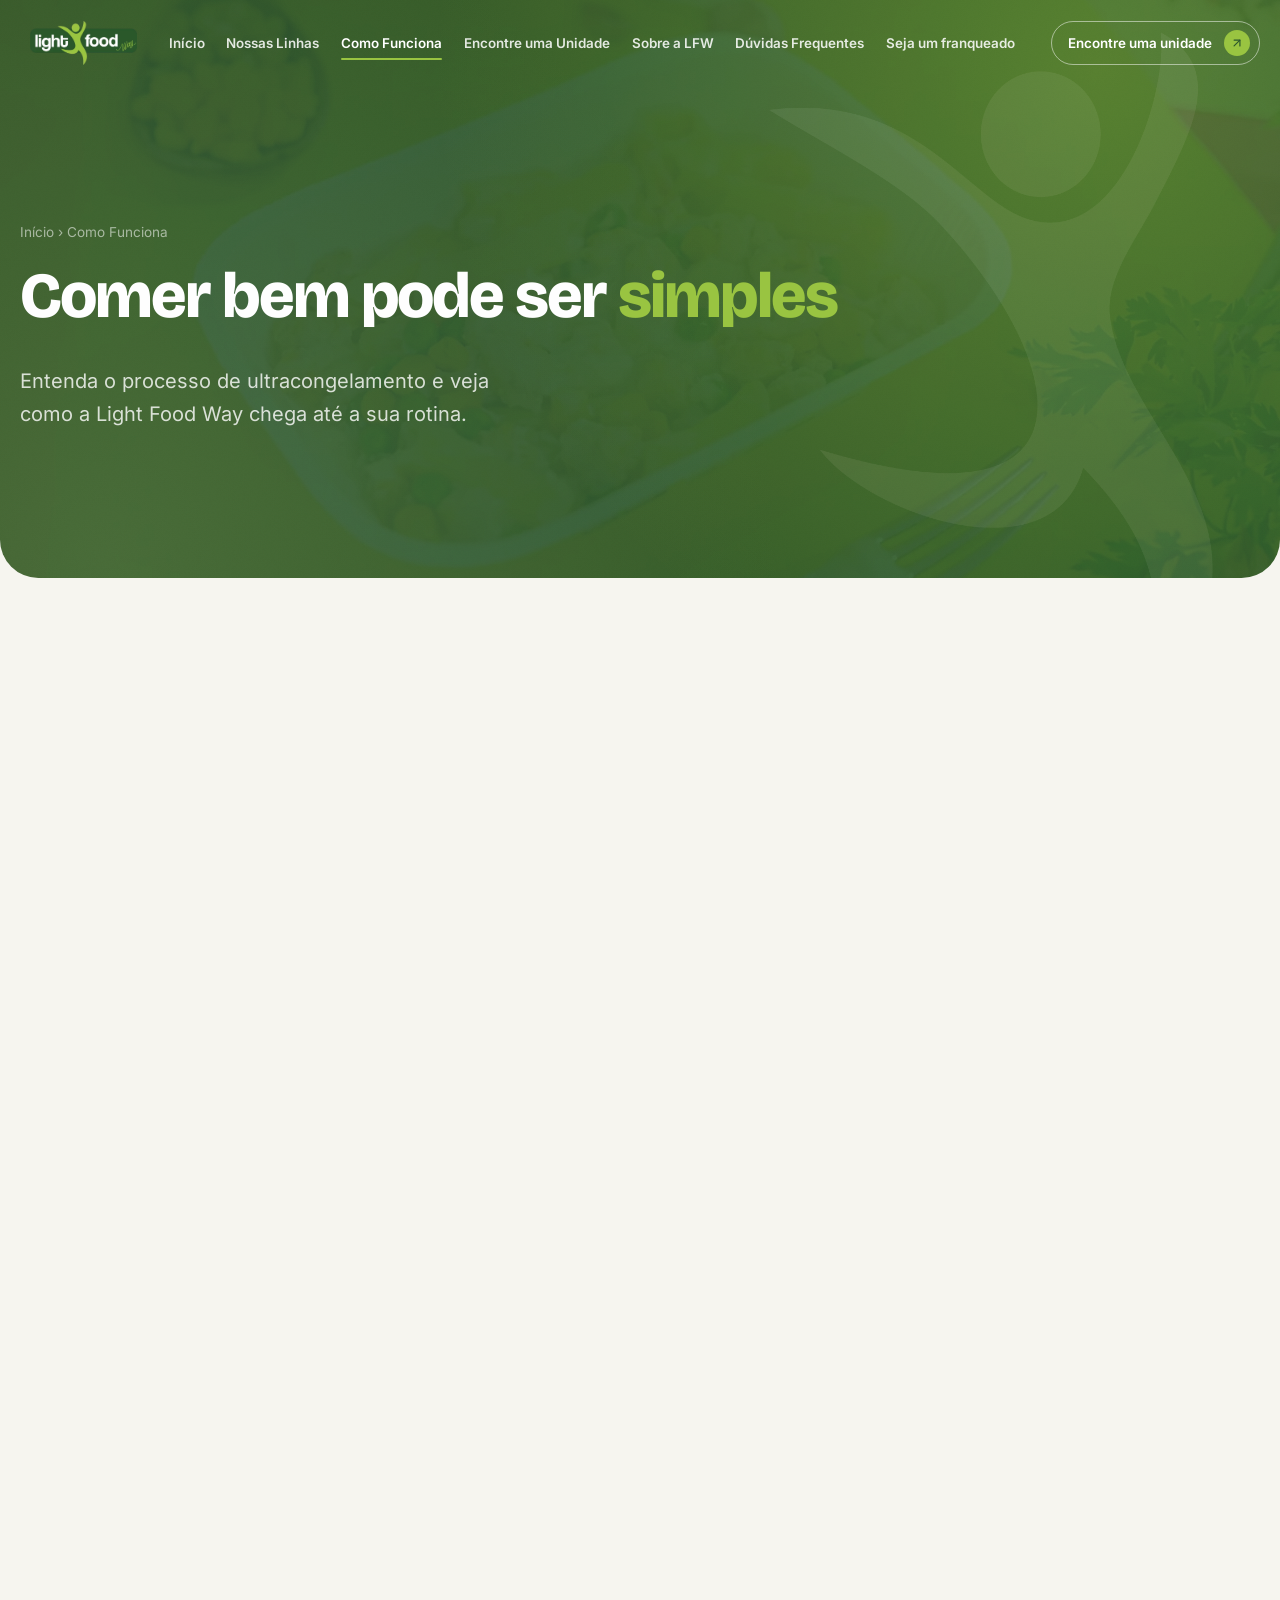
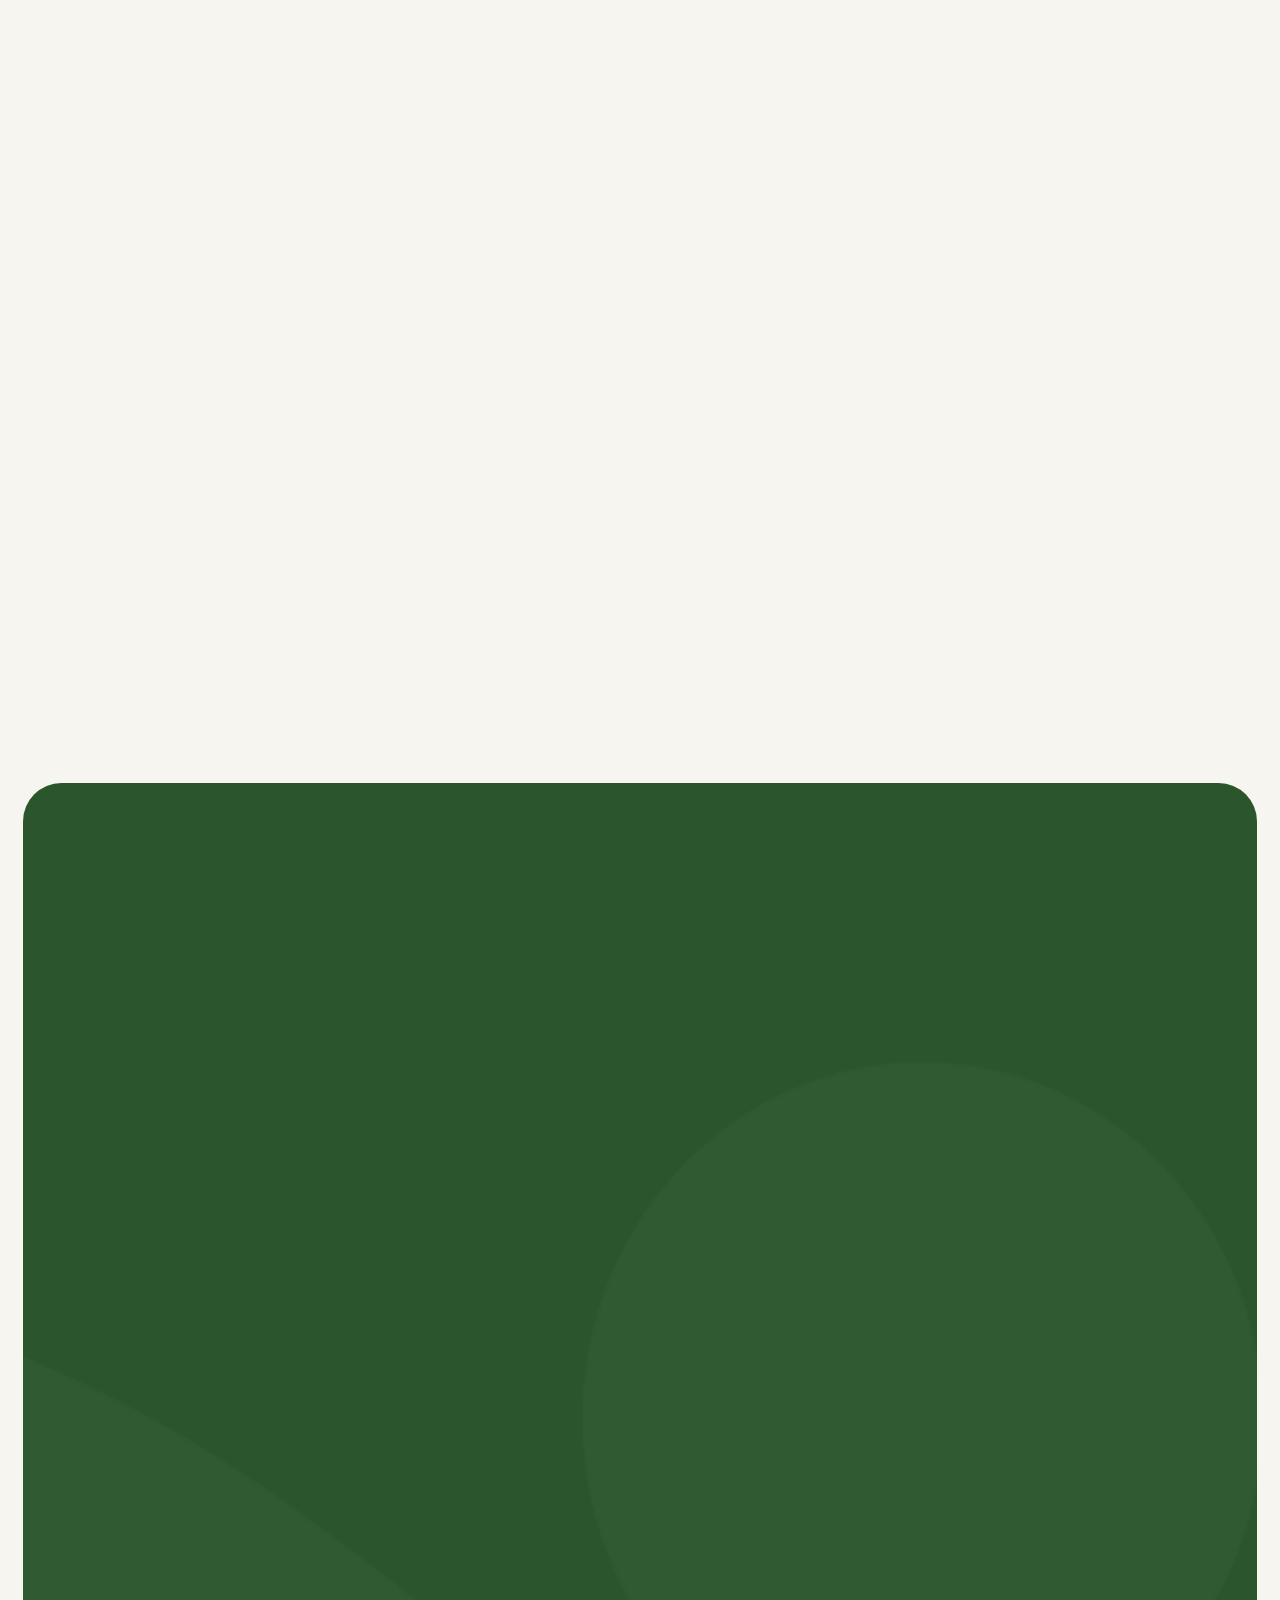
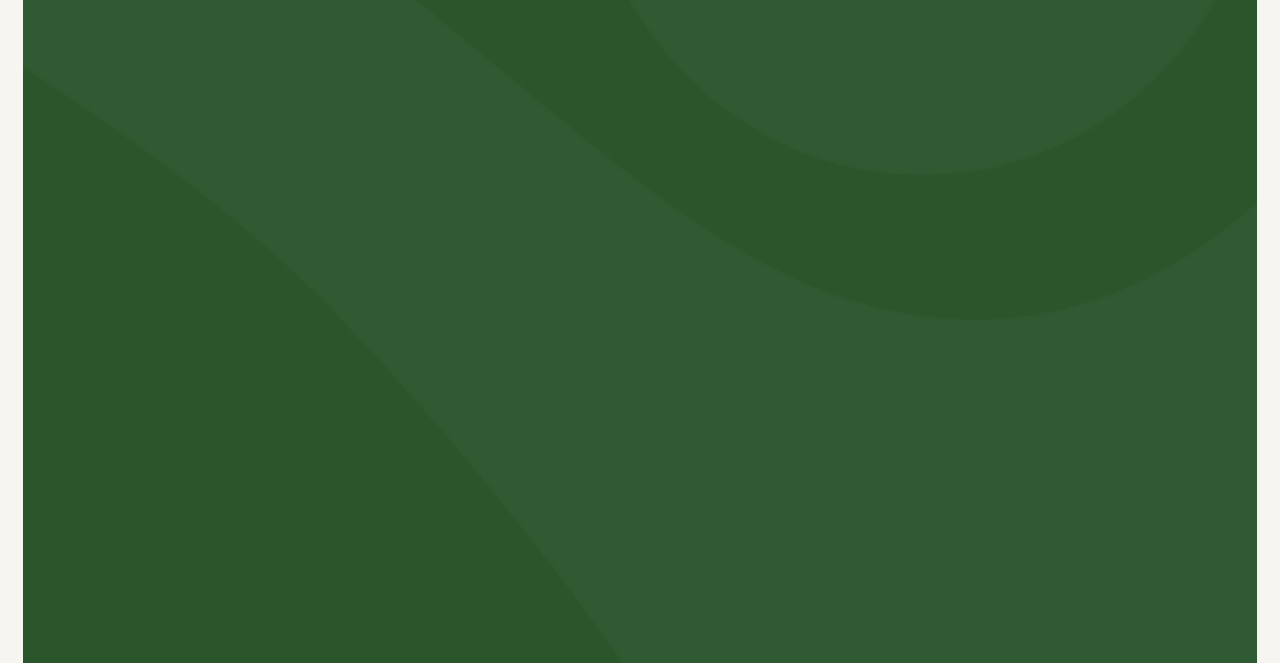
==== commit 1f8d8e2c: "Seja um franqueado no menu, formulário sem cidade/UF duplicados, selos eureciclo e ABF no rodapé Co-" ====
--- a/como-funciona.html
+++ b/como-funciona.html
@@ -27,7 +27,7 @@
 <link rel="apple-touch-icon" href="assets/img/apple-touch-icon.png?v=4">
 <link rel="preload" href="assets/fonts/inter-latin.woff2" as="font" type="font/woff2" crossorigin>
 <link rel="preload" href="assets/fonts/bricolage-grotesque-latin.woff2" as="font" type="font/woff2" crossorigin>
-<link rel="stylesheet" href="style.min.css?v=2026-10-14">
+<link rel="stylesheet" href="style.min.css?v=2026-10-15">
 <link rel="stylesheet" href="page-transitions.min.css?v=2026-09-22">
 <script type="speculationrules">{"prerender":[{"where":{"href_matches":"/*"},"eagerness":"moderate"}]}</script>
 </head>
@@ -47,7 +47,7 @@
       <a href="unidades.html">Encontre uma Unidade</a>
       <a href="sobre.html">Sobre a LFW</a>
       <a href="faq.html">Dúvidas Frequentes</a>
-      <a href="expansao.html">Expansão</a>
+      <a href="expansao.html">Seja um franqueado</a>
     </nav>
 
     <a class="contact-pill" href="unidades.html">Encontre uma unidade
@@ -68,7 +68,7 @@
       <li><a href="unidades.html"><span class="mobile-nav__n" aria-hidden="true">04</span><span class="mobile-nav__txt">Encontre uma Unidade</span><span class="mobile-nav__seta" aria-hidden="true"><svg viewBox="0 0 24 24" fill="none" stroke="currentColor" stroke-width="2" stroke-linecap="round" stroke-linejoin="round" aria-hidden="true" focusable="false"><path d="M7 7h10v10"/><path d="M7 17 17 7"/></svg></span></a></li>
       <li><a href="sobre.html"><span class="mobile-nav__n" aria-hidden="true">05</span><span class="mobile-nav__txt">Sobre a LFW</span><span class="mobile-nav__seta" aria-hidden="true"><svg viewBox="0 0 24 24" fill="none" stroke="currentColor" stroke-width="2" stroke-linecap="round" stroke-linejoin="round" aria-hidden="true" focusable="false"><path d="M7 7h10v10"/><path d="M7 17 17 7"/></svg></span></a></li>
       <li><a href="faq.html"><span class="mobile-nav__n" aria-hidden="true">06</span><span class="mobile-nav__txt">Dúvidas Frequentes</span><span class="mobile-nav__seta" aria-hidden="true"><svg viewBox="0 0 24 24" fill="none" stroke="currentColor" stroke-width="2" stroke-linecap="round" stroke-linejoin="round" aria-hidden="true" focusable="false"><path d="M7 7h10v10"/><path d="M7 17 17 7"/></svg></span></a></li>
-      <li><a href="expansao.html"><span class="mobile-nav__n" aria-hidden="true">07</span><span class="mobile-nav__txt">Expansão</span><span class="mobile-nav__seta" aria-hidden="true"><svg viewBox="0 0 24 24" fill="none" stroke="currentColor" stroke-width="2" stroke-linecap="round" stroke-linejoin="round" aria-hidden="true" focusable="false"><path d="M7 7h10v10"/><path d="M7 17 17 7"/></svg></span></a></li>
+      <li><a href="expansao.html"><span class="mobile-nav__n" aria-hidden="true">07</span><span class="mobile-nav__txt">Seja um franqueado</span><span class="mobile-nav__seta" aria-hidden="true"><svg viewBox="0 0 24 24" fill="none" stroke="currentColor" stroke-width="2" stroke-linecap="round" stroke-linejoin="round" aria-hidden="true" focusable="false"><path d="M7 7h10v10"/><path d="M7 17 17 7"/></svg></span></a></li>
     </ul>
     <div class="mobile-nav__base">
       <a class="btn btn--primario" href="unidades.html"><span class="btn-txt">Encontre uma unidade</span><span class="btn-fundo" aria-hidden="true"></span><span class="btn-txt btn-txt--fundo" aria-hidden="true">Encontre uma unidade</span><span class="btn-icone" aria-hidden="true"><svg class="btn-icone__sai" viewBox="0 0 24 24" fill="none" stroke="currentColor" stroke-width="2" stroke-linecap="round" stroke-linejoin="round" aria-hidden="true" focusable="false"><path d="M7 7h10v10"/><path d="M7 17 17 7"/></svg><svg class="btn-icone__entra" viewBox="0 0 24 24" fill="none" stroke="currentColor" stroke-width="2" stroke-linecap="round" stroke-linejoin="round" aria-hidden="true" focusable="false"><path d="M7 7h10v10"/><path d="M7 17 17 7"/></svg></span></a>
@@ -293,6 +293,11 @@
       <a class="link-seta link-seta--claro" href="expansao.html">Conhecer a oportunidade <svg class="icone" viewBox="0 0 24 24" fill="none" stroke="currentColor" stroke-width="1.6" stroke-linecap="round" stroke-linejoin="round" aria-hidden="true" focusable="false"><path d="M5 12h14"/><path d="m12 5 7 7-7 7"/></svg></a>
     </div>
 
+    <div class="rodape__selos">
+      <img src="assets/img/selo-eureciclo.webp" alt="Selo eureciclo" width="271" height="74" loading="lazy" decoding="async">
+      <img src="assets/img/selo-abf.webp" alt="ABF, Associação Brasileira de Franchising" width="502" height="96" loading="lazy" decoding="async">
+    </div>
+
     <div class="rodape__base">
       <p>© <span data-ano>2026</span> Light Food Way. Todos os direitos reservados.</p>
       <ul>
--- a/style.min.css
+++ b/style.min.css
@@ -4,4 +4,5 @@
 .cardapio-modal{width:min(900px,calc(100vw - 2rem));height:min(94vh,1200px);max-width:none;max-height:none;padding:0;overflow:hidden;border:0;border-radius:var(--r-lg);background:var(--creme);color:var(--verde-900);box-shadow:0 28px 80px #12241547}.cardapio-modal[open]{display:grid;grid-template-rows:auto minmax(0,1fr)}.cardapio-modal::backdrop{background:#0e1d11cc;backdrop-filter:blur(8px)}.cardapio-modal__topo{display:flex;flex-wrap:wrap;align-items:center;gap:.75rem 1rem;padding:1rem 1rem 1rem 1.5rem;background:#fff;border-bottom:1px solid var(--cinza-200)}.cardapio-modal__cabeca{flex:1;min-width:0}.cardapio-modal__rotulo{margin:0;font-size:.75rem;font-weight:700;letter-spacing:.08em;text-transform:uppercase;color:var(--cinza-600)}.cardapio-modal__cabeca h2{margin:0;font-size:clamp(1.3rem,1.1rem + .8vw,1.75rem);line-height:1.15}.cardapio-modal__baixar{display:inline-flex;align-items:center;gap:.5rem;padding:.75rem 1.1rem;border-radius:var(--r-pill);background:var(--verde-900);color:#fff;font-size:.88rem;font-weight:700;transition:background var(--t)}.cardapio-modal__baixar:hover{background:var(--verde-700)}.cardapio-modal__baixar svg{width:18px;height:18px;flex:none}.cardapio-modal__fechar{display:grid;place-items:center;width:2.75rem;height:2.75rem;flex:none;border:0;border-radius:50%;background:var(--lima-50);color:var(--verde-900);font-size:1.7rem;line-height:1;cursor:pointer;transition:background var(--t)}.cardapio-modal__fechar:hover{background:var(--lima-100)}.cardapio-modal__abas{display:flex;flex-basis:100%;gap:.5rem}.cardapio-modal__abas[hidden]{display:none}.cardapio-modal__abas button{padding:.55rem 1rem;border:1px solid var(--cinza-200);border-radius:var(--r-pill);background:#fff;color:var(--verde-900);font:inherit;font-size:.85rem;font-weight:700;cursor:pointer;transition:background var(--t),border-color var(--t),color var(--t)}.cardapio-modal__abas button[aria-selected=true]{background:var(--verde-900);border-color:var(--verde-900);color:#fff}.cardapio-modal__paginas{display:flex;flex-direction:column;align-items:center;gap:1rem;overflow-y:auto;overscroll-behavior:contain;padding:1.25rem}.cardapio-modal__paginas img{display:block;width:min(100%,640px);height:auto;border-radius:var(--r-sm);background:#fff;box-shadow:var(--sombra-sm)}.cardapio-modal a:focus-visible,.cardapio-modal button:focus-visible,.cardapio-modal__paginas:focus-visible{outline:3px solid var(--verde-500);outline-offset:3px}@media (max-width:640px){.cardapio-modal{width:100vw;height:100dvh;border-radius:0}.cardapio-modal__topo{padding:.75rem .75rem .75rem 1rem}.cardapio-modal__baixar{order:2;flex:1 1 100%;justify-content:center}.cardapio-modal__abas{order:3}.cardapio-modal__paginas{gap:.6rem;padding:.6rem}.cardapio-modal__paginas img{border-radius:var(--r-xs)}}
 /* GR Frames: telas grandes (1700+, 2200+) e telas deitadas baixas */
 @media (min-width:1700px){html{font-size:112.5%}:root{--container:1400px}.home-hero,.home-hero__content{min-height:clamp(600px,82svh,960px)}.home-hero:before{background-position:70% 18%}}@media (min-width:2200px){html{font-size:125%}:root{--container:1600px}.home-hero,.home-hero__content{min-height:clamp(600px,82svh,1100px)}}@media (max-height:520px) and (orientation:landscape){:root{--fs-hero:clamp(1.9rem,1.2rem + 2.4vw,2.5rem);--fs-d1:clamp(1.8rem,1.2rem + 2.2vw,2.4rem)}.home-hero,.home-hero__content{min-height:0}.home-hero__content{padding-block:calc(var(--header-h) + 1rem) 2rem}.home-hero h1{font-size:var(--fs-hero);min-height:3.2em;margin-bottom:.8rem}.home-hero p{font-size:.95rem;max-width:56ch}.home-hero .acoes,.home-hero__pontos{margin-top:1.1rem}.hero-pagina{min-height:0}.hero-pagina--capa h1{font-size:var(--fs-d1)}}
-@media (min-width:1280px){.filtro{padding-inline:1rem}}+@media (min-width:1280px){.filtro{padding-inline:1rem}}.rodape__selos{margin-top:1.75rem;display:flex;flex-wrap:wrap;align-items:center;gap:1.25rem 2.25rem}.rodape__selos img{height:30px;width:auto;opacity:.85}.rodape__selos img[src*=eureciclo]{height:32px}
+@media (max-width:980px){.rodape__selos{justify-content:center}}
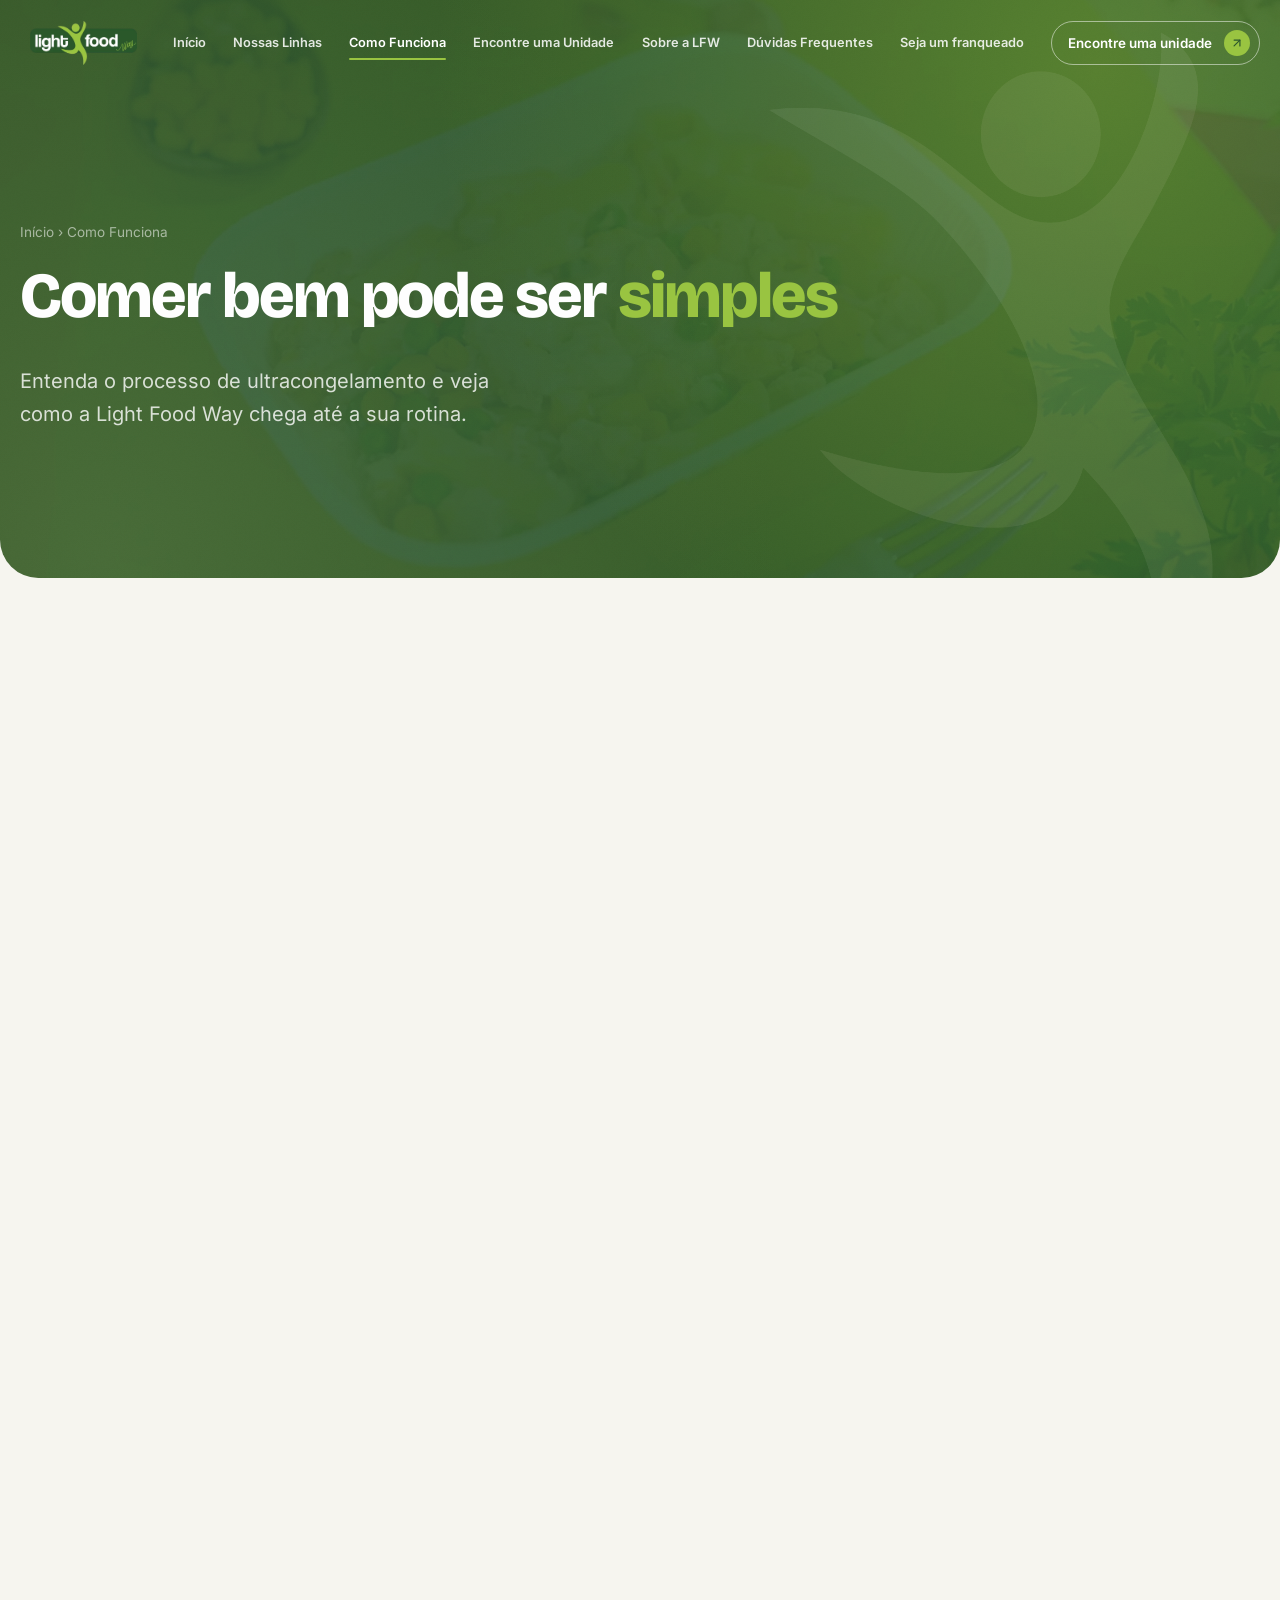
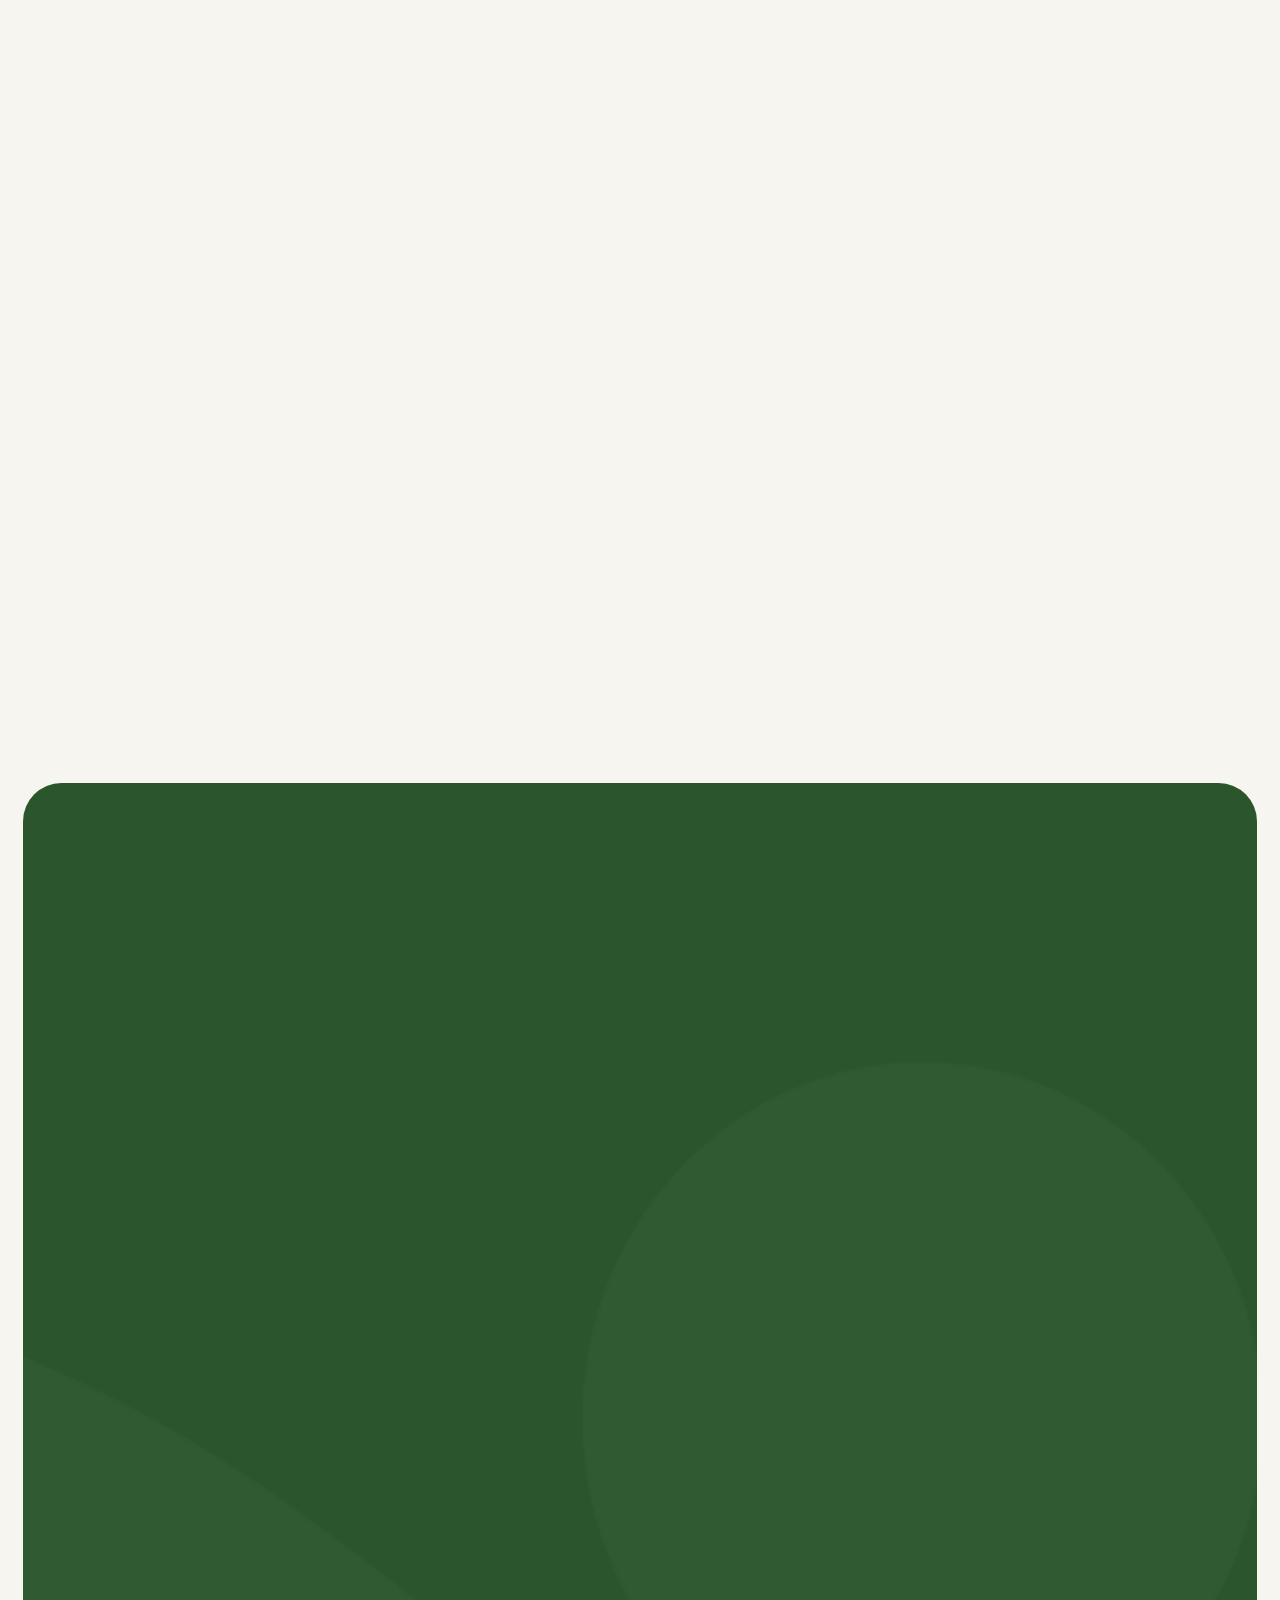
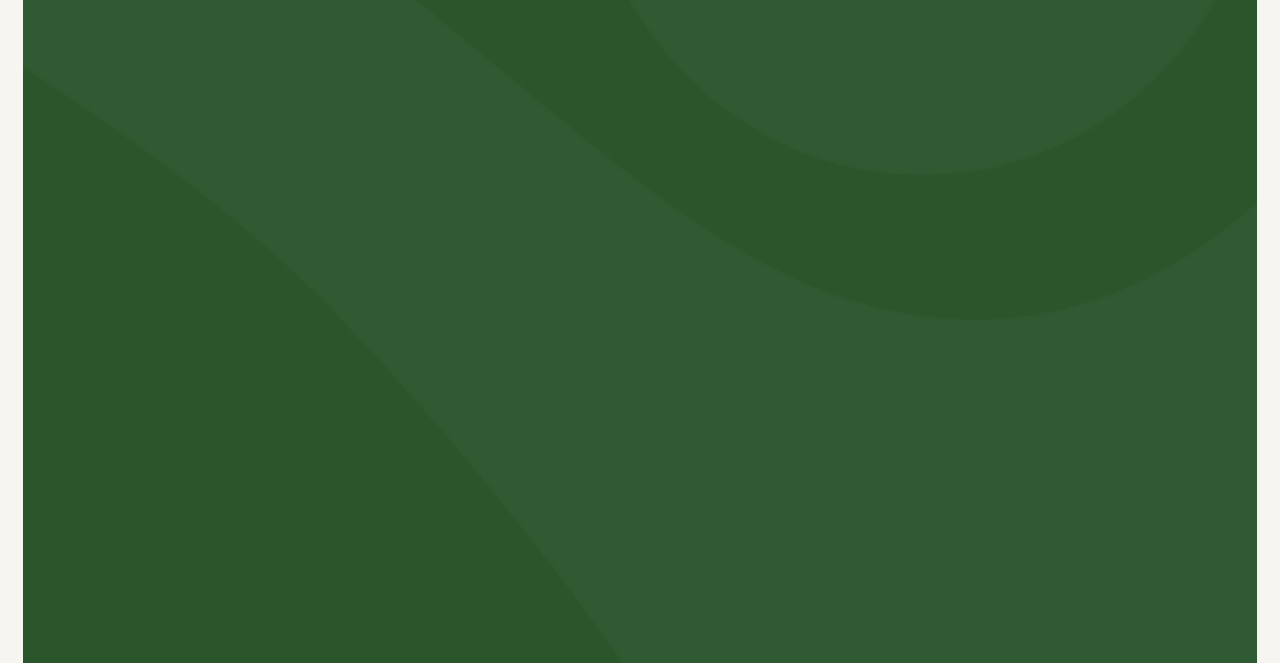
==== commit f7d90719: "Header: botão Encontre uma unidade não sai mais da barra; rodapé com Seja um franqueado Co-Authored-" ====
--- a/como-funciona.html
+++ b/como-funciona.html
@@ -27,7 +27,7 @@
 <link rel="apple-touch-icon" href="assets/img/apple-touch-icon.png?v=4">
 <link rel="preload" href="assets/fonts/inter-latin.woff2" as="font" type="font/woff2" crossorigin>
 <link rel="preload" href="assets/fonts/bricolage-grotesque-latin.woff2" as="font" type="font/woff2" crossorigin>
-<link rel="stylesheet" href="style.min.css?v=2026-10-15">
+<link rel="stylesheet" href="style.min.css?v=2026-10-15b">
 <link rel="stylesheet" href="page-transitions.min.css?v=2026-09-22">
 <script type="speculationrules">{"prerender":[{"where":{"href_matches":"/*"},"eagerness":"moderate"}]}</script>
 </head>
@@ -290,7 +290,7 @@
     <!-- Franquias: acesso secundário, apenas no rodapé (briefing, item 1) -->
     <div class="rodape__expansao">
       <span><strong>Quer empreender com a Light Food Way na sua cidade?</strong> Conheça nosso modelo de expansão e fale com nossa equipe.</span>
-      <a class="link-seta link-seta--claro" href="expansao.html">Conhecer a oportunidade <svg class="icone" viewBox="0 0 24 24" fill="none" stroke="currentColor" stroke-width="1.6" stroke-linecap="round" stroke-linejoin="round" aria-hidden="true" focusable="false"><path d="M5 12h14"/><path d="m12 5 7 7-7 7"/></svg></a>
+      <a class="link-seta link-seta--claro" href="expansao.html">Seja um franqueado <svg class="icone" viewBox="0 0 24 24" fill="none" stroke="currentColor" stroke-width="1.6" stroke-linecap="round" stroke-linejoin="round" aria-hidden="true" focusable="false"><path d="M5 12h14"/><path d="m12 5 7 7-7 7"/></svg></a>
     </div>
 
     <div class="rodape__selos">
--- a/style.min.css
+++ b/style.min.css
@@ -6,3 +6,4 @@
 @media (min-width:1700px){html{font-size:112.5%}:root{--container:1400px}.home-hero,.home-hero__content{min-height:clamp(600px,82svh,960px)}.home-hero:before{background-position:70% 18%}}@media (min-width:2200px){html{font-size:125%}:root{--container:1600px}.home-hero,.home-hero__content{min-height:clamp(600px,82svh,1100px)}}@media (max-height:520px) and (orientation:landscape){:root{--fs-hero:clamp(1.9rem,1.2rem + 2.4vw,2.5rem);--fs-d1:clamp(1.8rem,1.2rem + 2.2vw,2.4rem)}.home-hero,.home-hero__content{min-height:0}.home-hero__content{padding-block:calc(var(--header-h) + 1rem) 2rem}.home-hero h1{font-size:var(--fs-hero);min-height:3.2em;margin-bottom:.8rem}.home-hero p{font-size:.95rem;max-width:56ch}.home-hero .acoes,.home-hero__pontos{margin-top:1.1rem}.hero-pagina{min-height:0}.hero-pagina--capa h1{font-size:var(--fs-d1)}}
 @media (min-width:1280px){.filtro{padding-inline:1rem}}.rodape__selos{margin-top:1.75rem;display:flex;flex-wrap:wrap;align-items:center;gap:1.25rem 2.25rem}.rodape__selos img{height:30px;width:auto;opacity:.85}.rodape__selos img[src*=eureciclo]{height:32px}
 @media (max-width:980px){.rodape__selos{justify-content:center}}
+@media (min-width:1181px){.desktop-nav{flex:1 1 auto;min-width:0;justify-content:space-between;gap:.6rem;padding-inline:clamp(.75rem,-2rem + 3.5vw,3rem) clamp(.25rem,-1rem + 1.5vw,1.25rem)}.contact-pill{margin-left:0}}@media (min-width:1181px) and (max-width:1300px){.desktop-nav{font-size:.8rem}}
